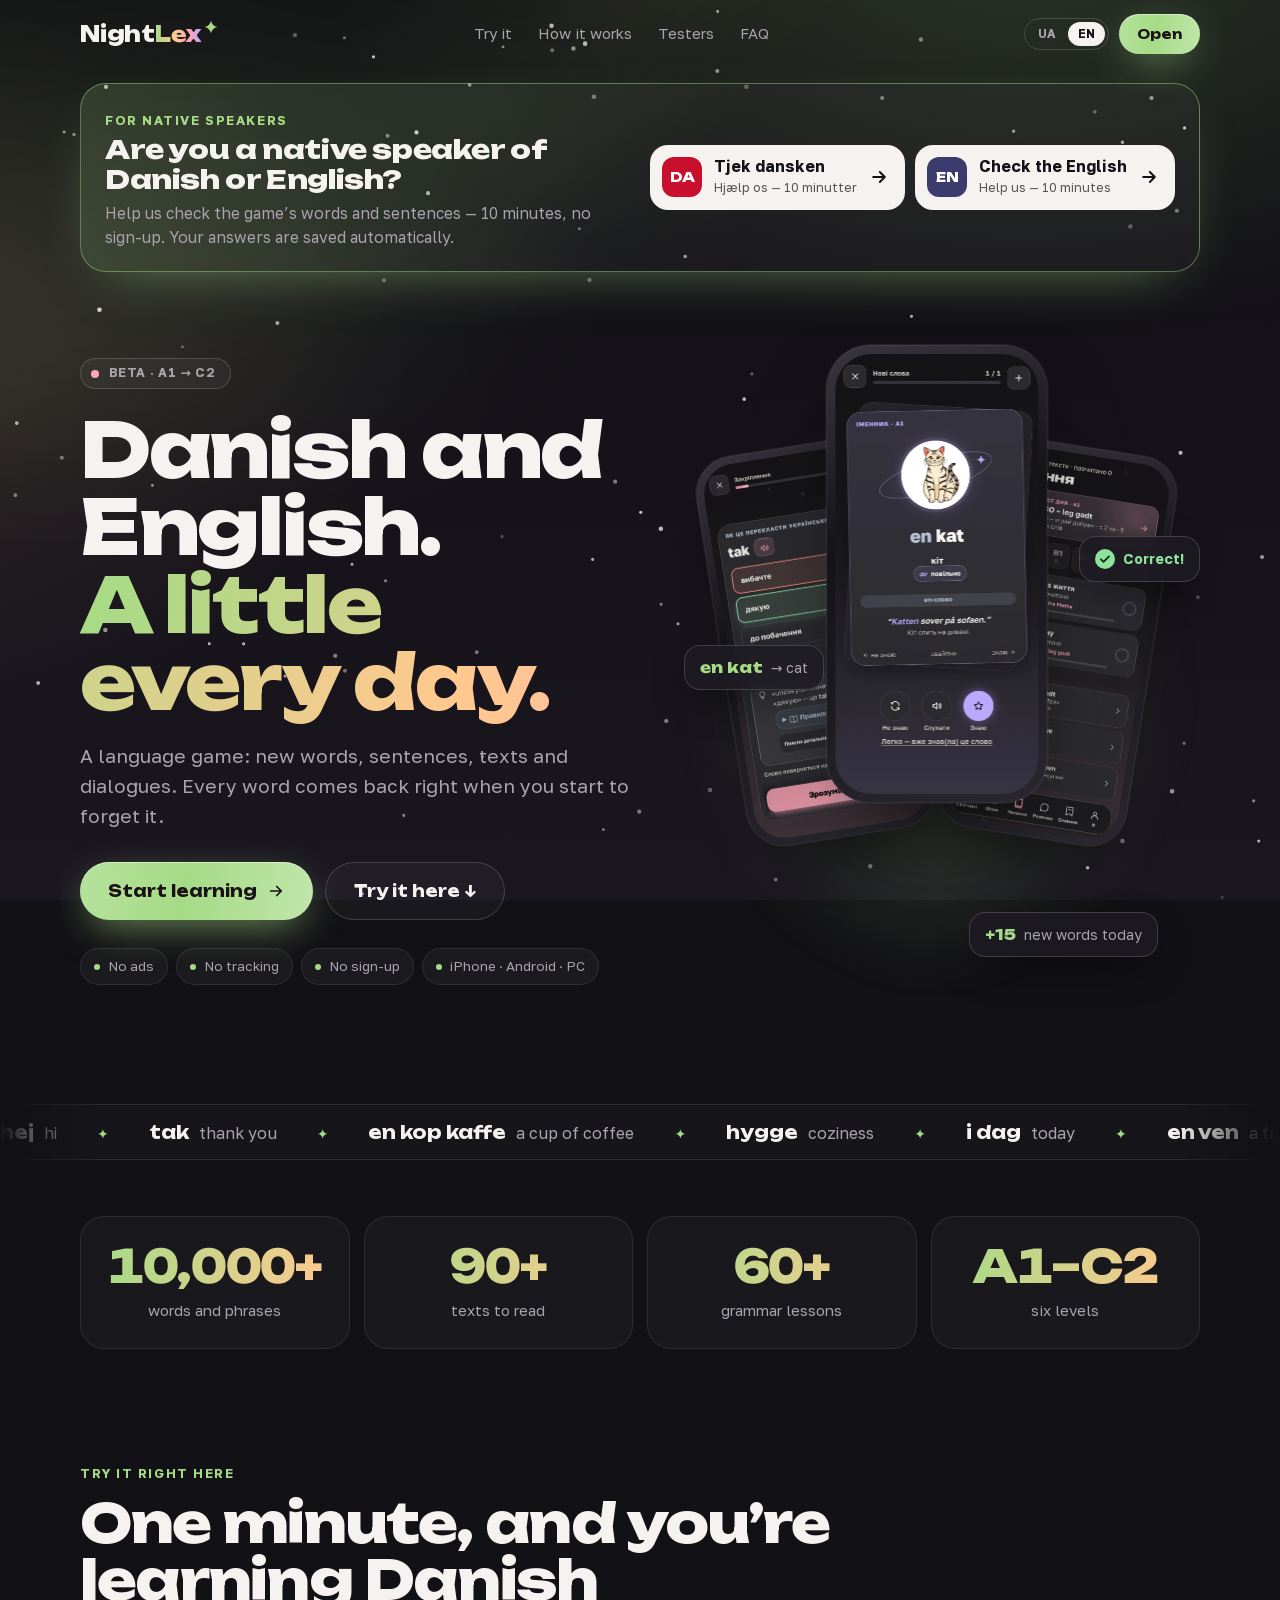
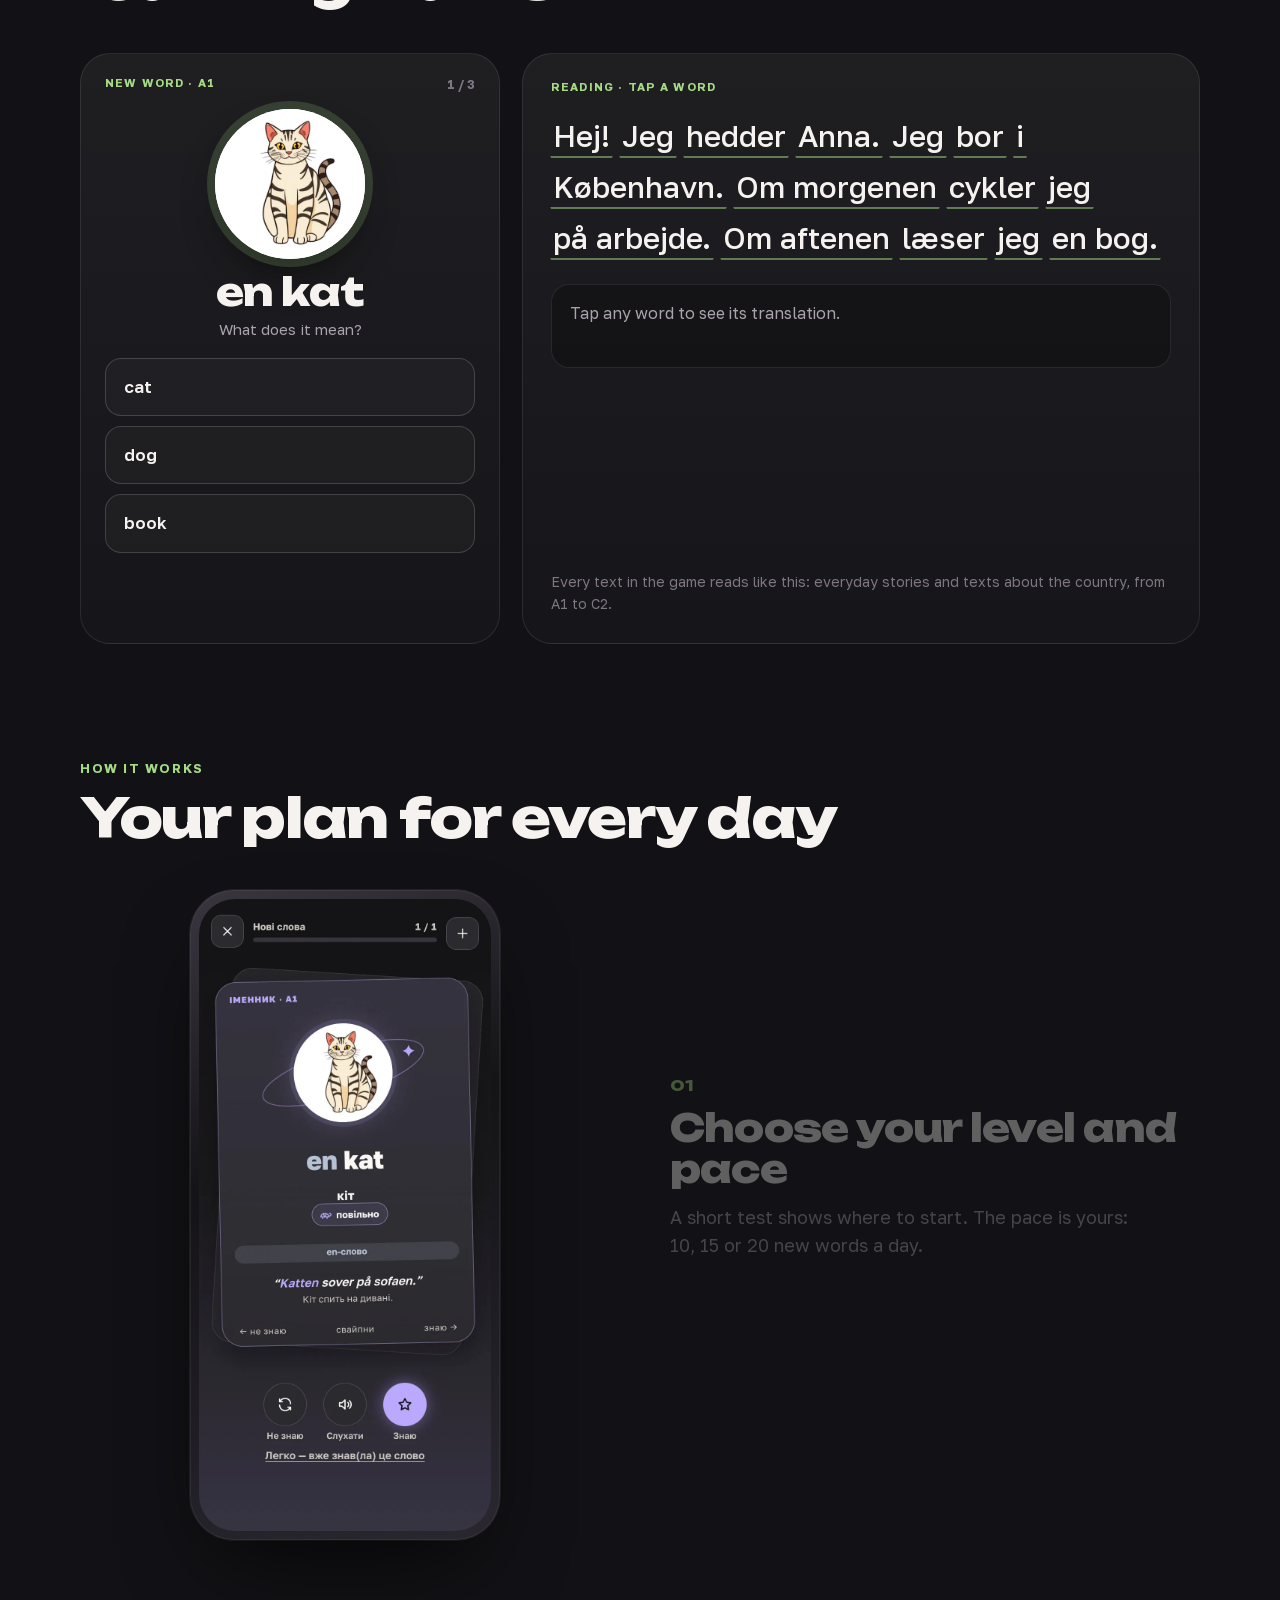
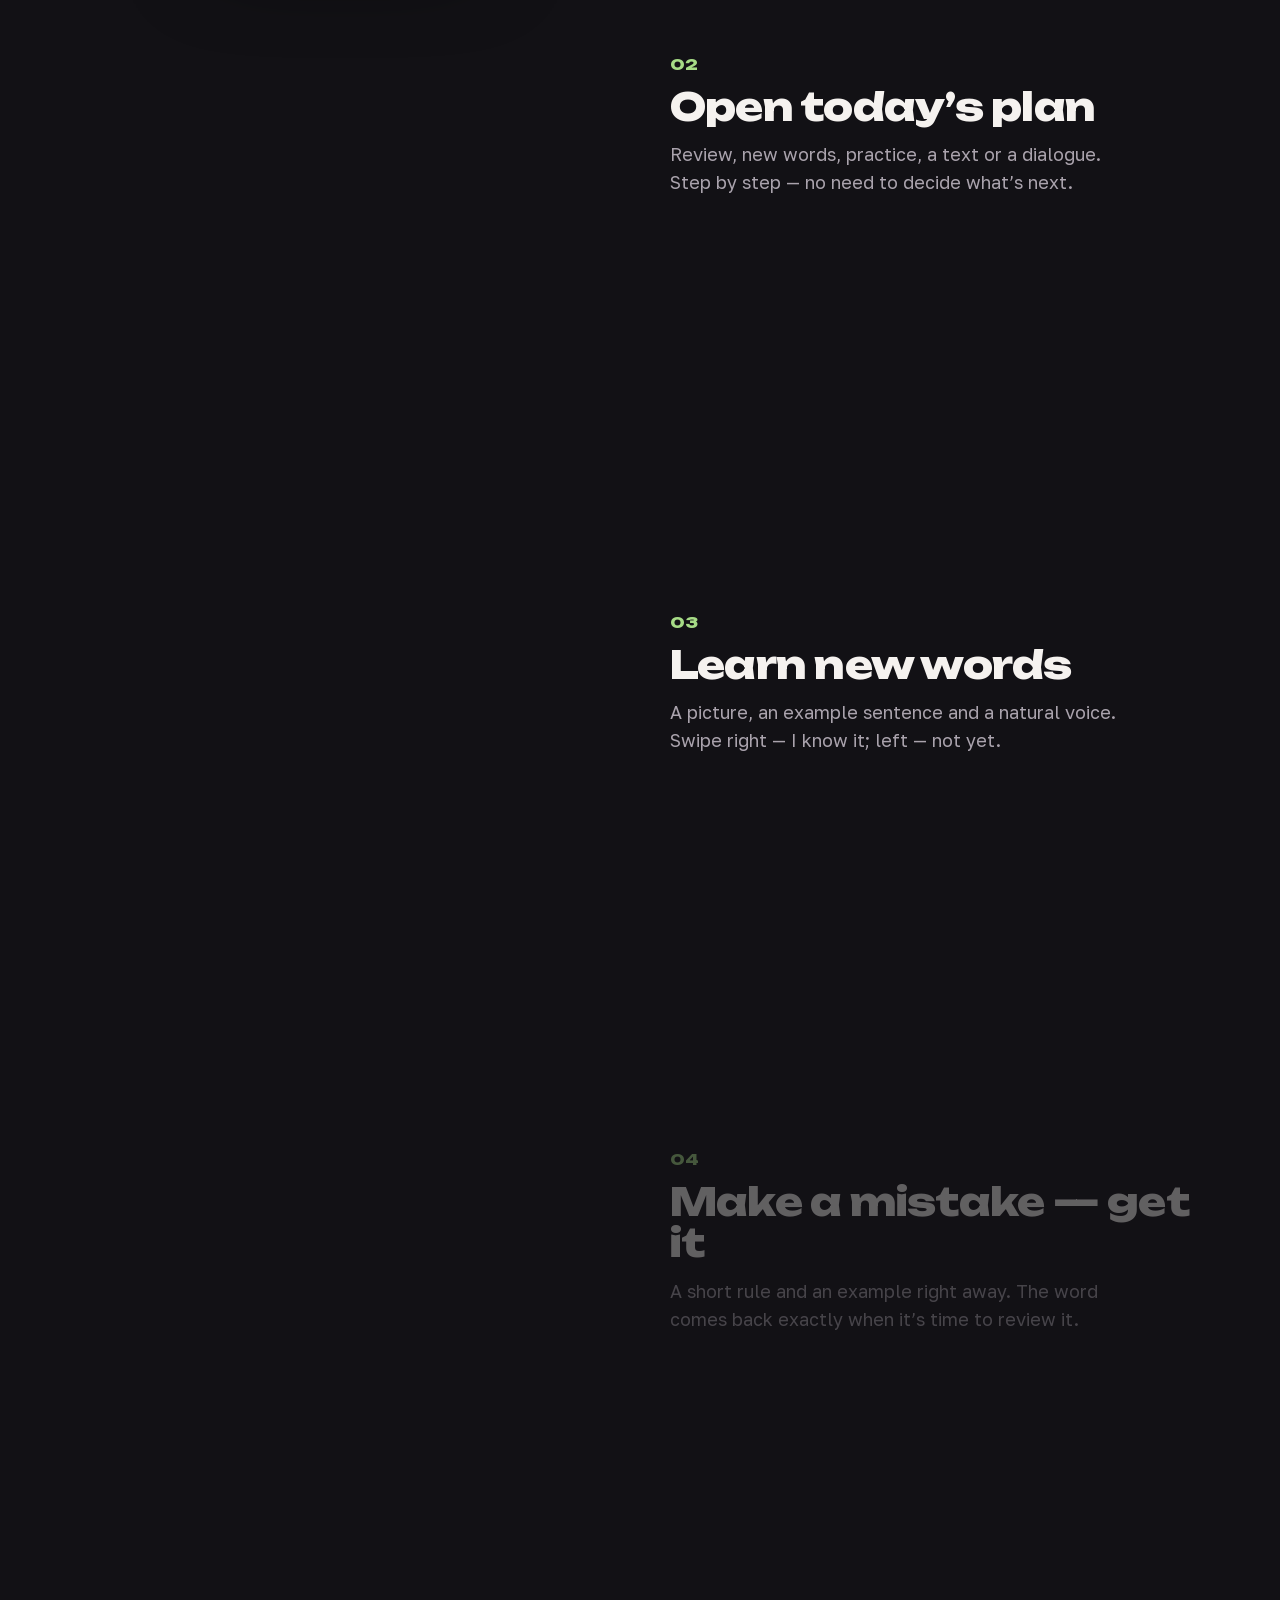
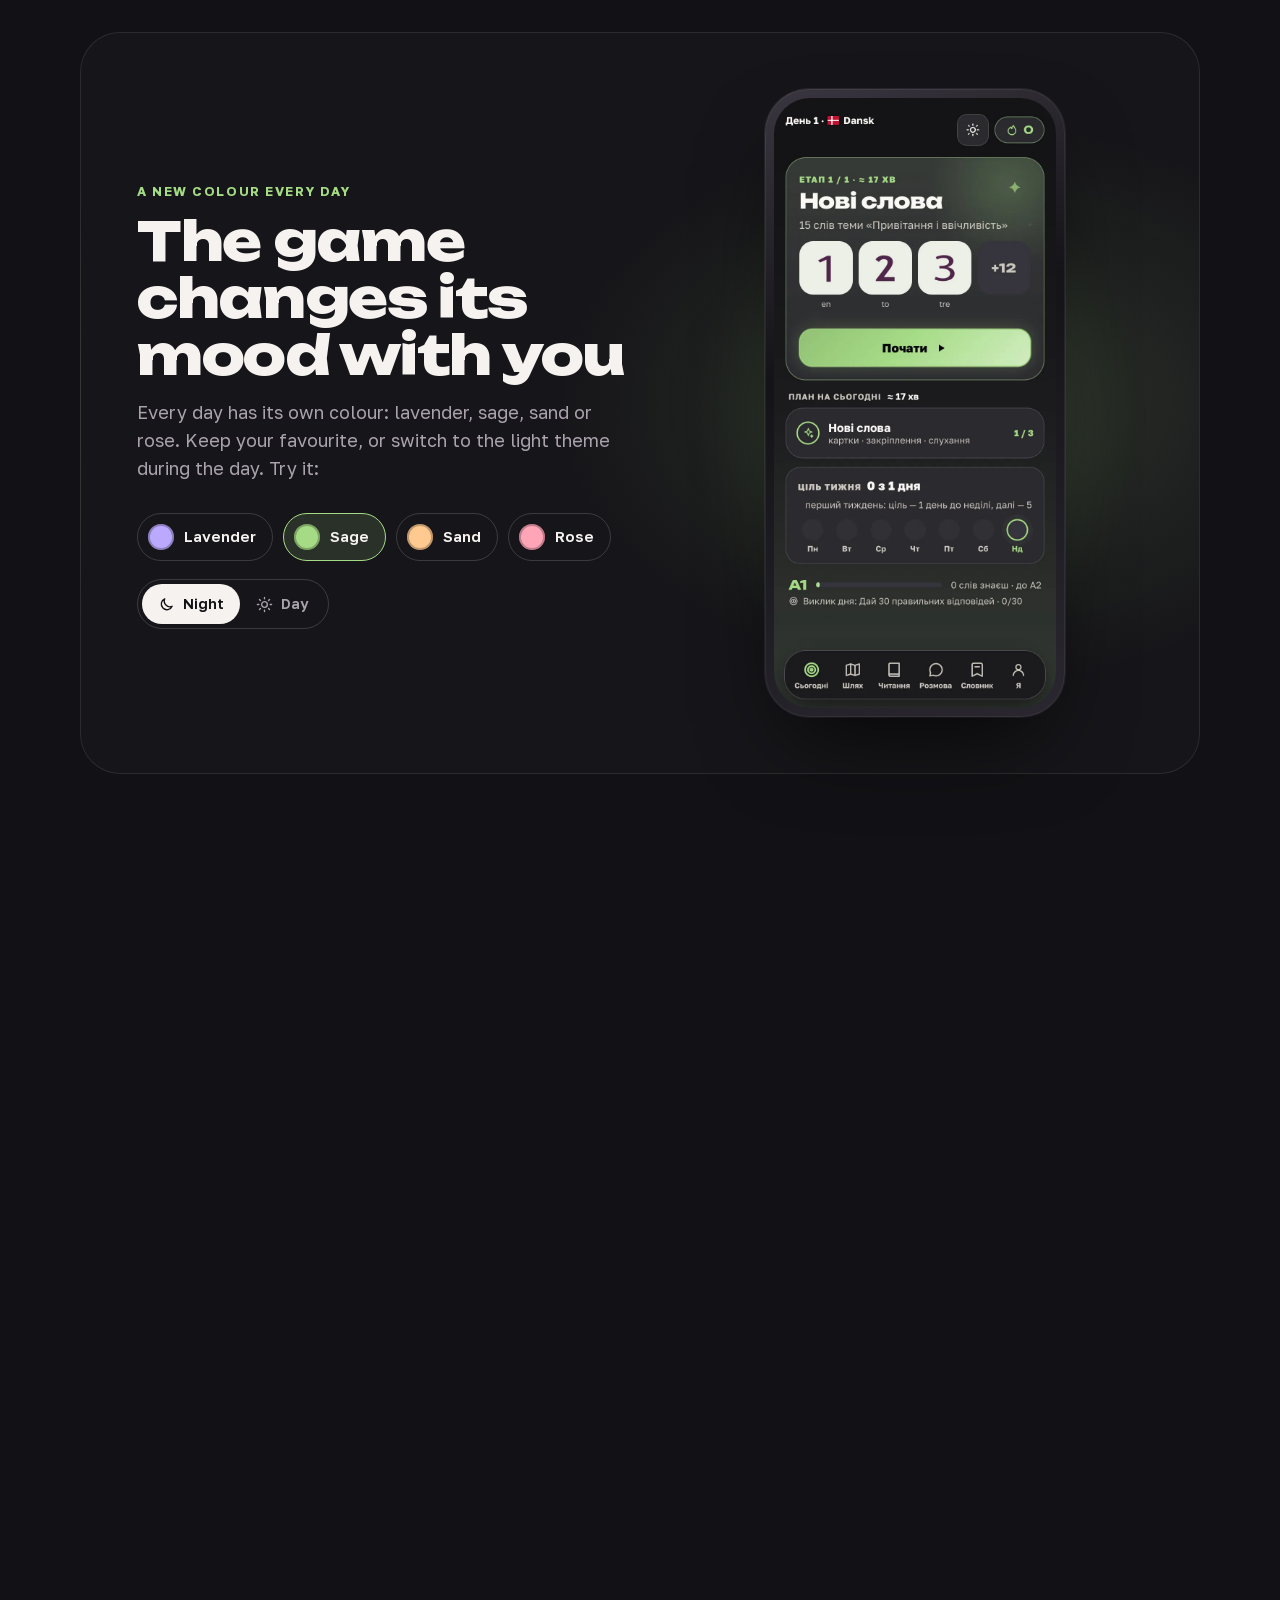
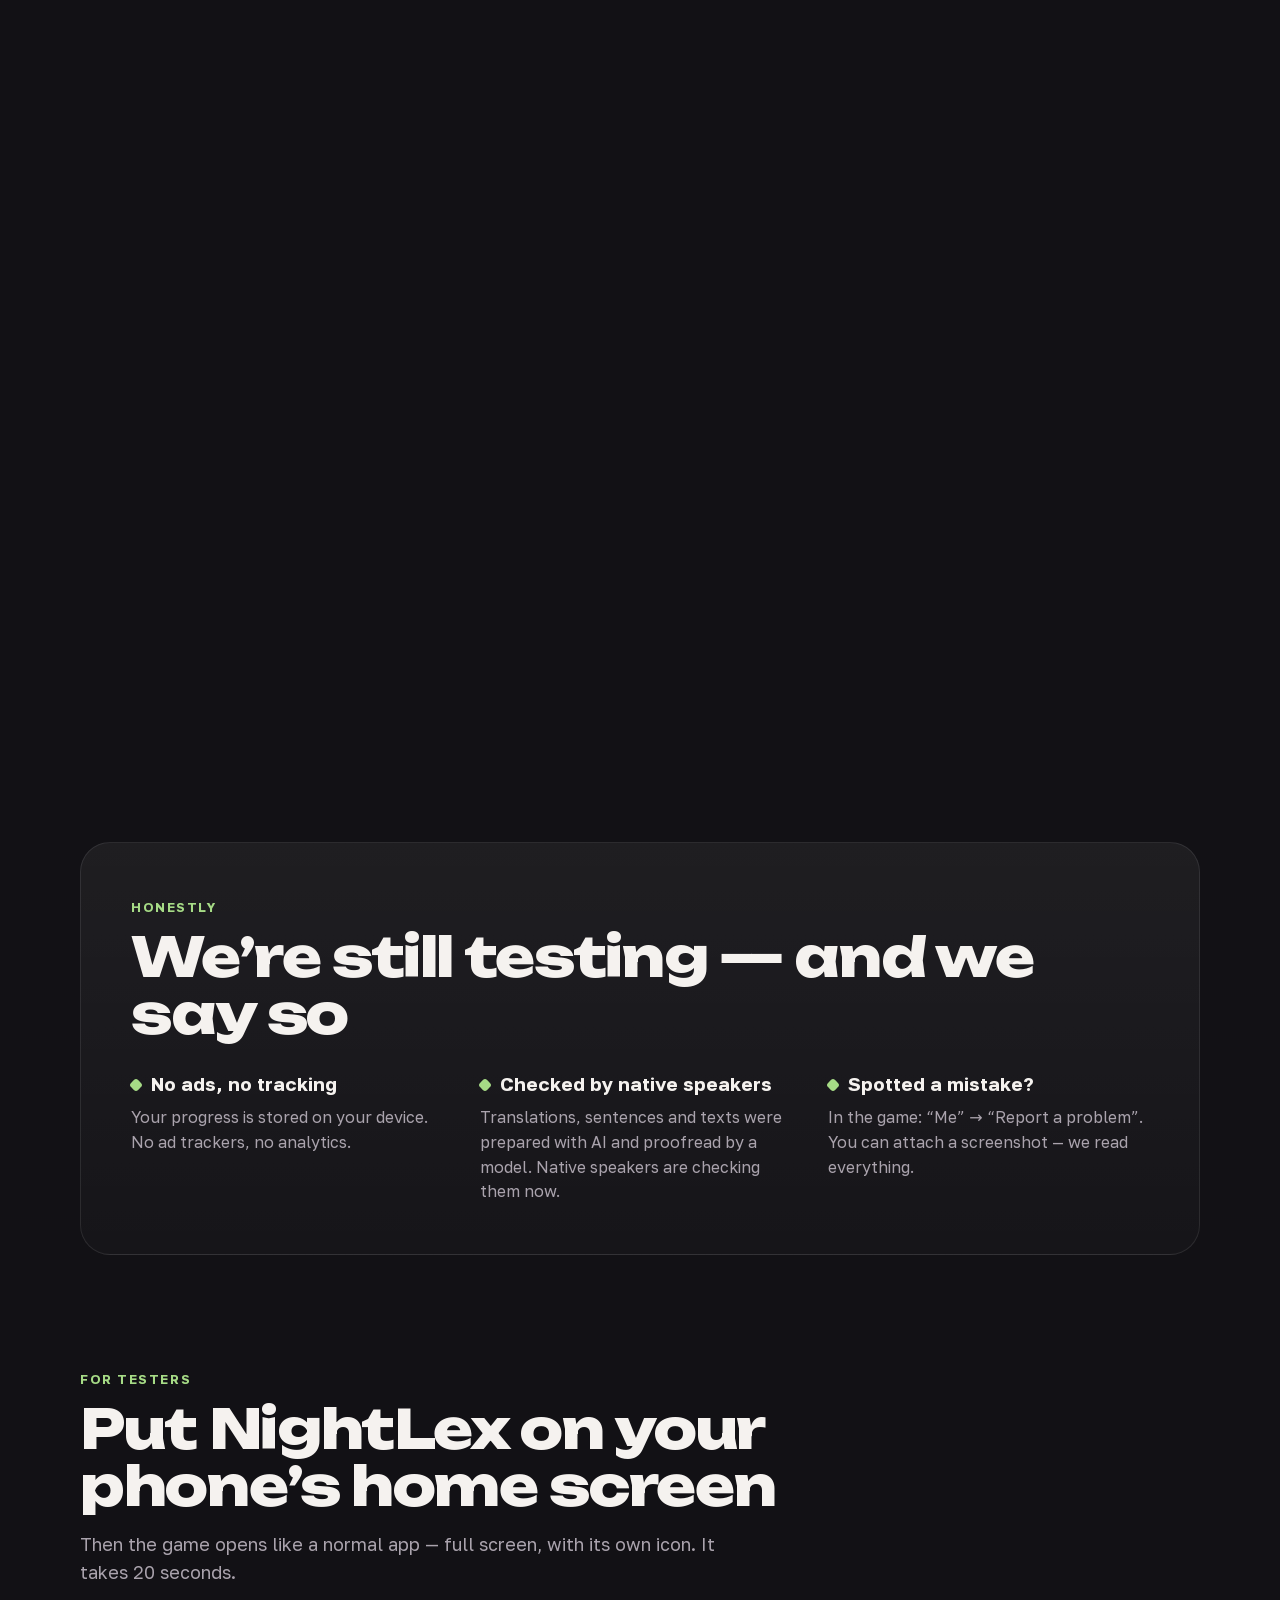
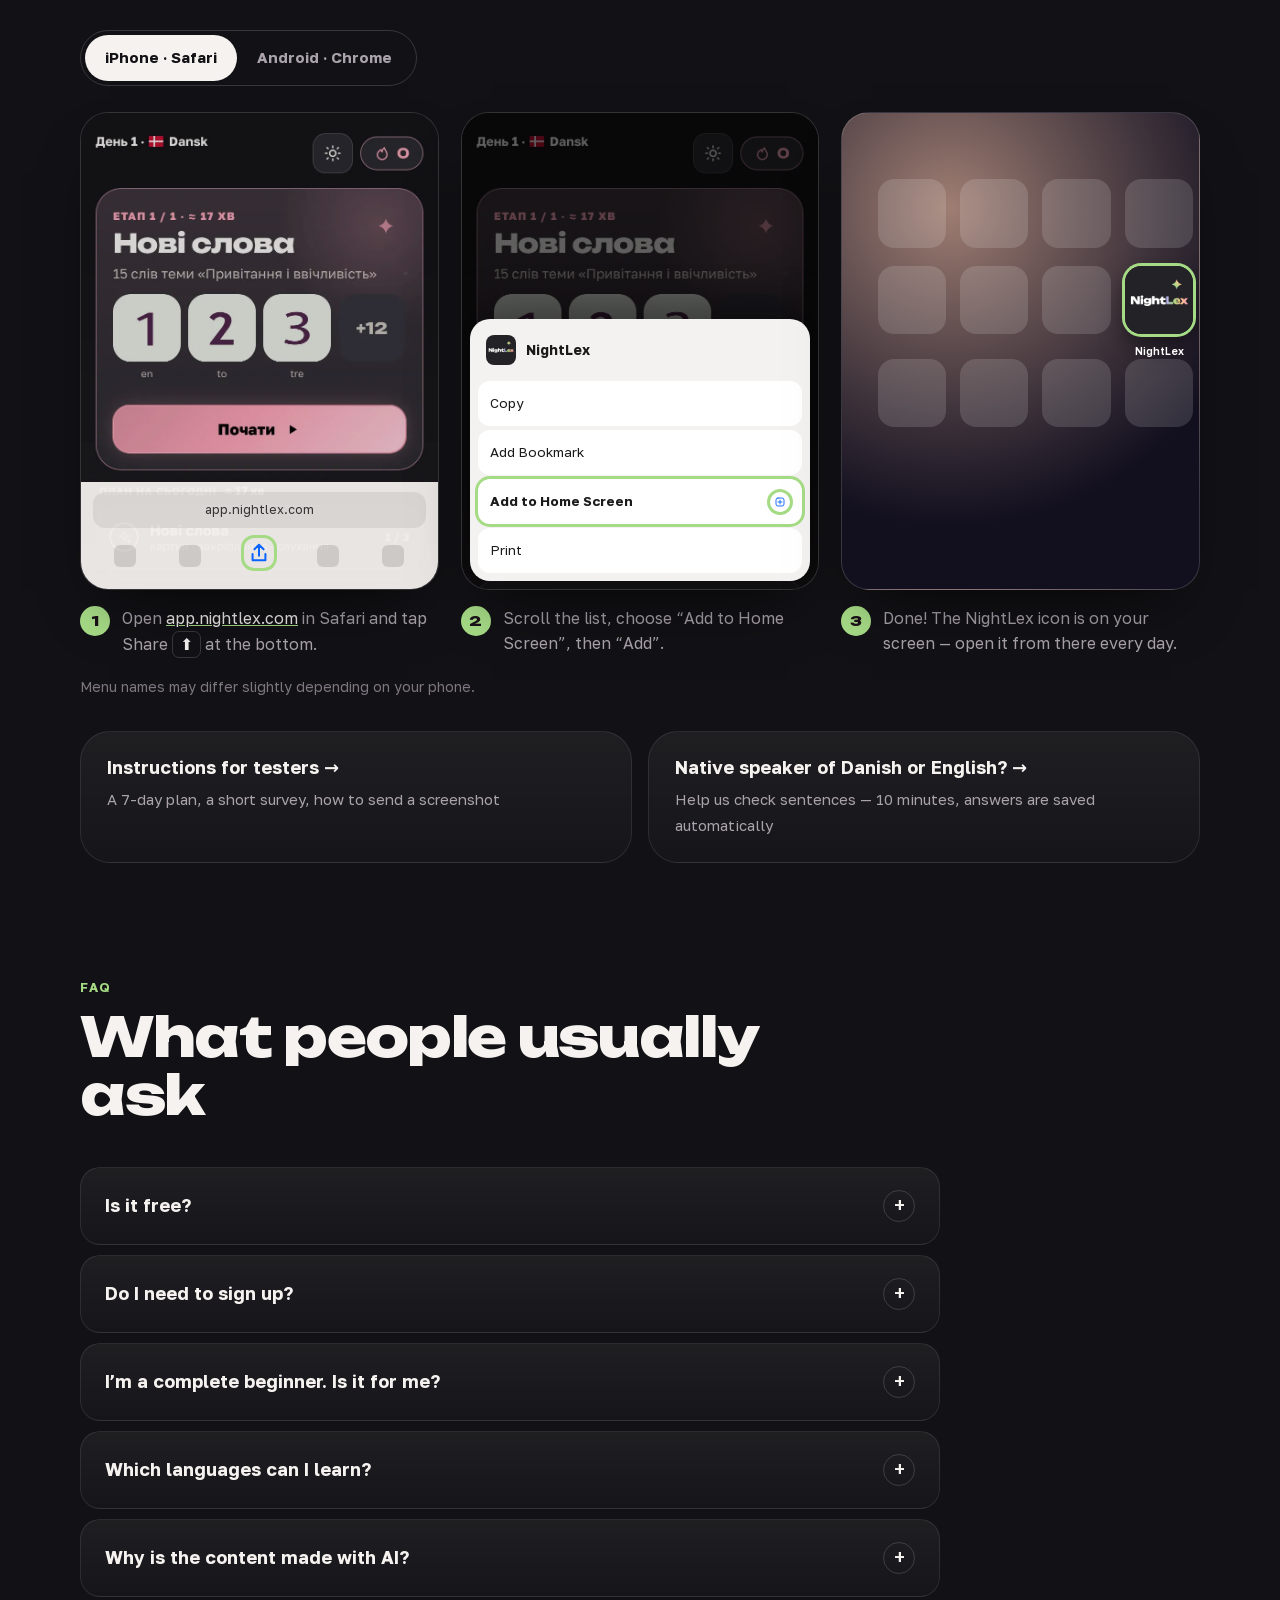
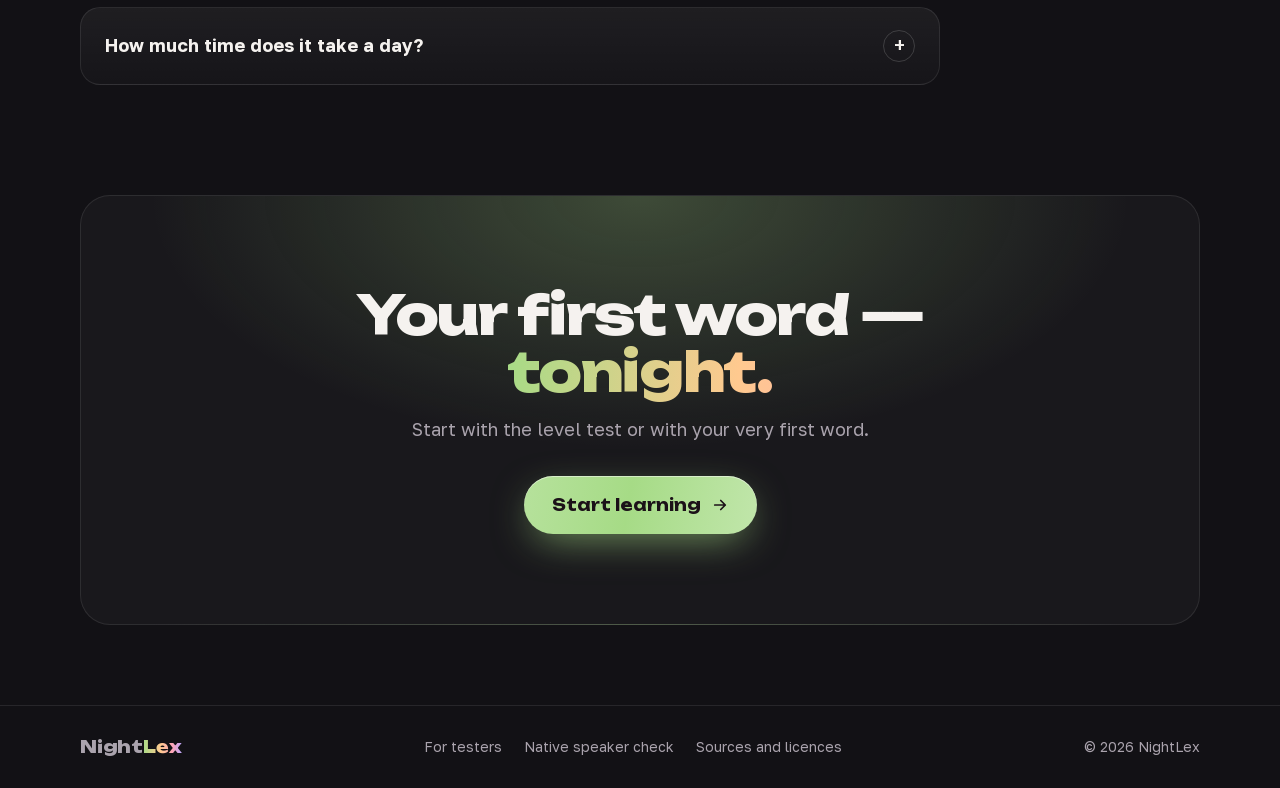
==== index.html @ 2cb2d903 "Лендінг Co-Authored-By: Claude Opus 5.5 <noreply@anthropic.com>" ====
<!doctype html>
<html lang="uk" data-accent="rose">
<head>
<meta charset="utf-8">
<meta name="viewport" content="width=device-width,initial-scale=1,viewport-fit=cover">
<meta http-equiv="Content-Security-Policy" content="default-src 'self'; img-src 'self' data:; style-src 'self' 'unsafe-inline'; font-src 'self'; script-src 'self'; connect-src 'none'; base-uri 'none'; form-action 'none'">
<title>NightLex — данська й англійська для українців</title>
<meta name="description" content="Гра для вивчення данської та англійської: нові слова, речення, читання й розмова — від A1 до C2, у своєму темпі. Без реклами й стеження.">
<meta name="theme-color" content="#121115">
<link rel="icon" href="icon-192.png">
<link rel="apple-touch-icon" href="icon-180.png">
<link rel="preload" href="fonts/unbounded-cyrillic.woff2" as="font" type="font/woff2" crossorigin>
<meta property="og:title" content="NightLex — данська й англійська для українців">
<meta property="og:description" content="Щодня потроху: слова, речення, тексти й діалоги. Від A1 до C2, у своєму темпі.">
<meta property="og:image" content="https://nightlex.com/img/card_pic.jpg">
<link rel="stylesheet" href="landing.css">
</head>
<body>
<div class="sky" aria-hidden="true"><svg id="stars" width="100%" height="100%"></svg><div class="aurora"></div></div>

<header class="nav" id="nav">
 <div class="wrap nav-in">
  <a class="logo" href="./" aria-label="NightLex"><span>Night</span><span class="lx">Lex</span><svg viewBox="-10 -10 20 20" aria-hidden="true"><path d="M0 -9Q1.62 -1.62 9 0Q1.62 1.62 0 9Q-1.62 1.62 -9 0Q-1.62 -1.62 0 -9Z"/></svg></a>
  <nav class="links" aria-label="Розділи"><a href="#try" data-t="n1">Спробувати</a><a href="#how" data-t="n2">Як це працює</a><a href="#testers" data-t="n3">Тестувальникам</a><a href="#faq" data-t="n4">Питання</a></nav>
  <div class="nav-r">
   <div class="lang" role="group" aria-label="Мова сторінки"><button data-set="uk" aria-pressed="true">UA</button><button data-set="en" aria-pressed="false">EN</button></div>
   <a class="btn sm main" href="https://app.nightlex.com/" data-t="open">Відкрити</a>
  </div>
 </div>
</header>

<main>
 <!-- НОСІЯМ МОВИ (22.11.2026, автор: «додай для носіїв блок зверху, щоб посилання одразу вело на перевірку слів») -->
 <section class="wrap natives-w">
  <div class="natives reveal">
   <div class="nt-txt">
    <span class="eyebrow" data-t="e_nat">Для носіїв мови</span>
    <h2 class="nt-h" data-t="h_nat">Ти носій данської чи англійської?</h2>
    <p data-t="p_nat">Допоможи перевірити слова й речення гри — 10 хвилин, без реєстрації. Відповіді зберігаються самі.</p>
   </div>
   <div class="nt-btns">
    <a class="nt-btn" href="https://app.nightlex.com/check.html?lang=da" lang="da"><b class="nt-code">DA</b><span><b>Tjek dansken</b><small>Hjælp os — 10 minutter</small></span><svg viewBox="0 0 24 24" aria-hidden="true"><path d="M5 12h14M13 6l6 6-6 6"/></svg></a>
    <a class="nt-btn en" href="https://app.nightlex.com/check.html?lang=en" lang="en"><b class="nt-code">EN</b><span><b>Check the English</b><small>Help us — 10 minutes</small></span><svg viewBox="0 0 24 24" aria-hidden="true"><path d="M5 12h14M13 6l6 6-6 6"/></svg></a>
   </div>
  </div>
 </section>

 <section class="hero wrap">
  <div class="hero-txt">
   <span class="kick reveal"><i></i><span data-t="kick">Тестова версія · A1 → C2</span></span>
   <h1 class="reveal" data-t="h1" data-html>Данська й англійська.<br><span class="grad">Щодня потроху.</span></h1>
   <p class="lead reveal" data-t="lead">Гра для українців: нові слова, речення, тексти й діалоги. Кожне слово повертається саме тоді, коли починаєш його забувати.</p>
   <div class="ctas reveal">
    <a class="btn main big" href="https://app.nightlex.com/"><span data-t="start">Почати вчити</span><svg viewBox="0 0 24 24" aria-hidden="true"><path d="M5 12h14M13 6l6 6-6 6"/></svg></a>
    <a class="btn ghost big" href="#try" data-t="tryit">Спробувати тут ↓</a>
   </div>
   <ul class="pills reveal" aria-label="Коротко">
    <li data-t="pl1">Без реклами</li><li data-t="pl2">Без стеження</li><li data-t="pl3">Без реєстрації</li><li data-t="pl4">iPhone · Android · ПК</li>
   </ul>
  </div>
  <div class="stage" id="stage" aria-hidden="true">
   <div class="glow"></div>
   <div class="ph ph-l"><img src="img/exercise.webp" alt="" width="390" height="844"></div>
   <div class="ph ph-r"><img src="img/read.webp" alt="" width="390" height="844"></div>
   <div class="ph ph-c"><img src="img/card_pic.webp" alt="" width="390" height="844"></div>
   <div class="chip c1"><b>en kat</b><span data-t="ch1">→ кіт</span></div>
   <div class="chip c2"><svg viewBox="0 0 24 24"><path d="M5 12.5l4.5 4.5L19 7.5"/></svg><span data-t="ch2">Правильно!</span></div>
   <div class="chip c3"><b>+15</b><span data-t="ch3">нових слів сьогодні</span></div>
  </div>
 </section>

 <div class="ticker" aria-hidden="true"><div class="tk-track" id="ticker"></div></div>

 <section class="wrap stats" aria-label="NightLex у цифрах">
  <div class="stat reveal"><b data-count="10000" data-suf="+">10 000+</b><span data-t="st1">слів і фраз</span></div>
  <div class="stat reveal"><b data-count="90" data-suf="+">90+</b><span data-t="st2">текстів для читання</span></div>
  <div class="stat reveal"><b data-count="60" data-suf="+">60+</b><span data-t="st3">уроків граматики</span></div>
  <div class="stat reveal"><b>A1–C2</b><span data-t="st4">шість рівнів</span></div>
 </section>

 <section class="wrap sec" id="try">
  <div class="sec-head reveal"><span class="eyebrow" data-t="e_try">Спробуй просто тут</span><h2 data-t="h_try">Одна хвилина — і ти вже вчиш данську</h2></div>
  <div class="try reveal">
   <div class="quiz" id="quiz">
    <div class="q-top"><span class="tag" data-t="q_tag">Нове слово · A1</span><span class="q-n" id="qN">1 / 3</span></div>
    <div class="q-pic"><img id="qPic" src="img/cat.webp" alt="" width="384" height="384"></div>
    <div class="q-word" id="qWord" lang="da">en kat</div>
    <p class="q-ask" data-t="q_ask">Що це означає?</p>
    <div class="q-opts" id="qOpts"></div>
    <div class="q-fb" id="qFb" aria-live="polite"></div>
   </div>
   <div class="reader">
    <span class="tag" data-t="r_tag">Читання · торкнись слова</span>
    <p class="rd-text" id="rdText" lang="da"></p>
    <div class="rd-tip" id="rdTip" aria-live="polite"><span data-t="r_hint">Натисни будь-яке слово — побачиш переклад.</span></div>
    <p class="rd-note" data-t="r_note">У грі так читаються всі тексти: історії з життя й тексти про країну, від A1 до C2.</p>
   </div>
  </div>
 </section>

 <section class="wrap sec" id="how">
  <div class="sec-head reveal"><span class="eyebrow" data-t="e_how">Як це працює</span><h2 data-t="h_how">Твій план на кожен день</h2></div>
  <div class="story">
   <div class="story-ph"><div class="ph sticky"><img id="storyShot" src="img/pace.webp" alt="" width="390" height="844"></div></div>
   <ol class="steps">
    <li class="step" data-shot="img/pace.webp"><span class="num">01</span><h3 data-t="s1">Обери рівень і темп</h3><p data-t="s1p">Короткий тест покаже, з чого почати. Темп — твій: 10, 15 або 20 нових слів на день.</p><img class="m-shot" src="img/pace.webp" alt="" loading="lazy" width="390" height="844"></li>
    <li class="step" data-shot="img/home.webp"><span class="num">02</span><h3 data-t="s2">Відкрий план дня</h3><p data-t="s2p">Повтор, нові слова, практика, текст або діалог. Крок за кроком — не треба думати, що робити далі.</p><img class="m-shot" src="img/home.webp" alt="" loading="lazy" width="390" height="844"></li>
    <li class="step" data-shot="img/card_pic.webp"><span class="num">03</span><h3 data-t="s3">Вчи нові слова</h3><p data-t="s3p">Картинка, приклад у реченні й живий голос. Свайп вправо — знаю, вліво — ще ні.</p><img class="m-shot" src="img/card_pic.webp" alt="" loading="lazy" width="390" height="844"></li>
    <li class="step" data-shot="img/exercise.webp"><span class="num">04</span><h3 data-t="s4">Помилився — зрозумів</h3><p data-t="s4p">Одразу коротке правило й приклад. Слово повернеться тоді, коли саме час його повторити.</p><img class="m-shot" src="img/exercise.webp" alt="" loading="lazy" width="390" height="844"></li>
   </ol>
  </div>
 </section>

 <section class="wrap sec" id="colors">
  <div class="colors reveal">
   <div class="col-txt">
    <span class="eyebrow" data-t="e_col">Щодня — новий колір</span>
    <h2 data-t="h_col">Гра змінює настрій разом із тобою</h2>
    <p class="sub" data-t="sub_col">Кожного дня — свій колір: лаванда, шавлія, пісок або троянда. Можна залишити улюблений, а вдень перемкнутися на світлу тему. Спробуй:</p>
    <div class="swatches" role="radiogroup" aria-label="Колір">
     <button class="sw" data-pal="lavender" role="radio" aria-checked="false"><i></i><span data-t="pal1">Лаванда</span></button>
     <button class="sw" data-pal="sage" role="radio" aria-checked="false"><i></i><span data-t="pal2">Шавлія</span></button>
     <button class="sw" data-pal="sand" role="radio" aria-checked="false"><i></i><span data-t="pal3">Пісок</span></button>
     <button class="sw" data-pal="rose" role="radio" aria-checked="true"><i></i><span data-t="pal4">Троянда</span></button>
    </div>
    <div class="daynight" role="group" aria-label="Тема"><button data-mode="dark" aria-pressed="true"><svg viewBox="0 0 24 24"><path d="M20 14.5A8 8 0 0 1 9.5 4a8 8 0 1 0 10.5 10.5z"/></svg><span data-t="m_dark">Ніч</span></button><button data-mode="light" aria-pressed="false"><svg viewBox="0 0 24 24"><circle cx="12" cy="12" r="4"/><path d="M12 2v2M12 20v2M4.9 4.9l1.4 1.4M17.7 17.7l1.4 1.4M2 12h2M20 12h2M4.9 19.1l1.4-1.4M17.7 6.3l1.4-1.4"/></svg><span data-t="m_light">День</span></button></div>
   </div>
   <div class="col-ph"><div class="glow"></div><div class="ph"><img id="palShot" src="img/pal_rose.webp" alt="" width="390" height="844"></div></div>
  </div>
 </section>

 <section class="wrap sec">
  <div class="sec-head reveal"><span class="eyebrow" data-t="e_feat">Що всередині</span><h2 data-t="h_feat">Усе, щоб заговорити</h2></div>
  <div class="bento">
   <div class="tile t-voice reveal"><div class="ic"><svg viewBox="0 0 24 24"><path d="M4 10v4M8 7v10M12 4v16M16 8v8M20 11v2"/></svg></div><h3 data-t="f1">Живі голоси</h3><p data-t="f1p">Данські слова, речення й тексти озвучені природними голосами. Можна сповільнити.</p><div class="wave" aria-hidden="true"><i></i><i></i><i></i><i></i><i></i><i></i><i></i><i></i><i></i><i></i><i></i><i></i><i></i><i></i><i></i><i></i><i></i><i></i></div></div>
   <div class="tile t-fsrs reveal"><div class="ic"><svg viewBox="0 0 24 24"><path d="M4 12a8 8 0 0 1 14-5.3M20 12a8 8 0 0 1-14 5.3"/><path d="M18 3v4h-4M6 21v-4h4"/></svg></div><h3 data-t="f2">Розумне повторення</h3><p data-t="f2p">Алгоритм FSRS рахує, коли повернути кожне слово, — щоб воно запам’ятовувалось надовго.</p><div class="curve" aria-hidden="true"><svg viewBox="0 0 300 70" preserveAspectRatio="none"><path class="cv" d="M0 6 C25 40 40 50 70 56 L70 10 C100 36 120 44 150 48 L150 8 C185 28 210 34 240 38 L240 6 C265 18 285 22 300 24"/><circle cx="70" cy="10" r="4"/><circle cx="150" cy="8" r="4"/><circle cx="240" cy="6" r="4"/></svg><small data-t="f2c">повтор — і пам’ять знову повна</small></div></div>
   <div class="tile t-read reveal"><div class="ic"><svg viewBox="0 0 24 24"><path d="M4 6h7a2 2 0 0 1 2 2v11a2 2 0 0 0-2-2H4zM20 6h-7v11h7z"/></svg></div><h3 data-t="f3">Справжні тексти</h3><p data-t="f3p">Історії з життя й тексти про країну за рівнями — з перекладом під пальцем.</p></div>
   <div class="tile t-dlg reveal"><div class="ic"><svg viewBox="0 0 24 24"><path d="M4 5h16v10H9l-5 4z"/></svg></div><h3 data-t="f4">Діалоги з життя</h3><p data-t="f4p">Магазин, лікар, комуна, робота. Відповідаєш сам — і дізнаєшся, чому саме так.</p></div>
   <div class="tile t-mist reveal"><div class="ic"><svg viewBox="0 0 24 24"><path d="M9 18h6M10 21h4M12 3a6 6 0 0 0-4 10.5c.6.6 1 1.4 1 2.5h6c0-1.1.4-1.9 1-2.5A6 6 0 0 0 12 3z"/></svg></div><h3 data-t="f5">Пояснення помилок</h3><p data-t="f5p">Коротке правило одразу після помилки. Слова з помилками — у «Мої помилки».</p></div>
   <div class="tile t-lv reveal"><div class="ic"><svg viewBox="0 0 24 24"><path d="M4 20V14M10 20V9M16 20V5M22 20H2"/></svg></div><h3 data-t="f6">Від A1 до C2</h3><p data-t="f6p">Тисячі слів за темами життя, граматика й тексти на кожен рівень.</p><div class="lvls" aria-hidden="true"><b>A1</b><b>A2</b><b>B1</b><b>B2</b><b>C1</b><b>C2</b></div></div>
  </div>
 </section>

 <section class="wrap sec" id="pace">
  <div class="pace-box reveal">
   <div>
    <span class="eyebrow" data-t="e_pace">Темп обираєш сам</span>
    <h2 data-t="h_pace">Скільки слів на день?</h2>
    <div class="seg" role="radiogroup" aria-label="Темп">
     <button data-n="10" role="radio" aria-checked="false"><svg viewBox="0 0 24 24"><path d="M5 19c0-8 5-14 15-15-1 10-7 15-15 15z"/><path d="M5 19c3-4 6-7 10-9"/></svg><span data-t="p1">Спокійно</span></button>
     <button data-n="15" role="radio" aria-checked="true"><svg viewBox="0 0 24 24"><path d="M13 3L5 13h6l-1 8 8-10h-6z"/></svg><span data-t="p2">Швидко</span></button>
     <button data-n="20" role="radio" aria-checked="false"><svg viewBox="0 0 24 24"><path d="M12 21a7 7 0 0 0 7-7c0-4-3-6.5-4-10-2 2-3 3.5-3 6-1-1-1.5-2-1.7-3.3C7.5 8.6 5 11 5 14a7 7 0 0 0 7 7z"/></svg><span data-t="p3">Інтенсивно</span></button>
    </div>
    <p class="sub small" data-t="pace_note">Змінити можна будь-коли в налаштуваннях гри.</p>
   </div>
   <div class="pace-out" aria-live="polite">
    <div class="po"><b id="pN">15</b><span data-t="po1">нових слів на день</span></div>
    <div class="po"><b id="pT">≈ 30</b><span data-t="po2">хвилин на день</span></div>
    <div class="po"><b id="pM">≈ 3</b><span data-t="po3">місяці на рівень A1</span></div>
   </div>
  </div>
 </section>

 <section class="wrap sec">
  <div class="honest reveal">
   <span class="eyebrow" data-t="e_hon">Чесно</span>
   <h2 data-t="h_hon">Ми ще тестуємо — і кажемо про це прямо</h2>
   <div class="hon-grid">
    <div><h3 data-t="h1c">Без реклами й стеження</h3><p data-t="h1cp">Прогрес зберігається на твоєму пристрої. Жодних рекламних трекерів і аналітики.</p></div>
    <div><h3 data-t="h2c">Перевірка носіями</h3><p data-t="h2cp">Переклади, речення й тексти підготовлено за допомогою ШІ і вичитано моделлю. Зараз їх перевіряють носії мови.</p></div>
    <div><h3 data-t="h3c">Помітив помилку?</h3><p data-t="h3cp">У грі: «Я» → «Повідомити про проблему». Можна додати знімок екрана — ми все читаємо.</p></div>
   </div>
  </div>
 </section>

 <section class="wrap sec" id="testers">
  <div class="sec-head reveal"><span class="eyebrow" data-t="e_tst">Тестувальникам</span><h2 data-t="h_tst">Постав NightLex на екран телефона</h2><p class="sub" data-t="sub_tst">Тоді гра відкривається як звичайний застосунок — на весь екран, з іконкою. Це займає 20 секунд.</p></div>
  <div class="os-tabs reveal" role="tablist">
   <button role="tab" id="tab-ios" aria-selected="true" aria-controls="pane-ios">iPhone · Safari</button>
   <button role="tab" id="tab-and" aria-selected="false" aria-controls="pane-and">Android · Chrome</button>
  </div>
  <div class="os-pane" id="pane-ios" role="tabpanel" aria-labelledby="tab-ios">
   <div class="inst">
    <figure><div class="mini">
      <div class="m-body m-app"><img src="img/home.webp" alt=""></div>
      <div class="m-tool"><span class="m-url">app.nightlex.com</span><div class="m-icons"><i></i><i></i><i class="hl"><svg viewBox="0 0 24 24"><path d="M12 3v12M7 8l5-5 5 5M5 13v7h14v-7"/></svg></i><i></i><i></i></div></div>
     </div><figcaption><b>1</b><span data-t="i1" data-html>Відкрий <u>app.nightlex.com</u> у Safari і натисни «Поділитися» <span class="kbd">⬆︎</span> внизу.</span></figcaption></figure>
    <figure><div class="mini">
      <div class="m-body m-app m-dim"><img src="img/home.webp" alt=""></div>
      <div class="m-sheet"><div class="ms-head"><img src="icon-180.png" alt=""><span>NightLex</span></div><div class="ms-row"><span data-t="ms1">Копіювати</span></div><div class="ms-row"><span data-t="ms2">Додати закладку</span></div><div class="ms-row hl"><span data-t="ms3">На екран «Додому»</span><svg viewBox="0 0 24 24"><rect x="4" y="4" width="16" height="16" rx="4"/><path d="M12 8v8M8 12h8"/></svg></div><div class="ms-row"><span data-t="ms4">Друкувати</span></div></div>
     </div><figcaption><b>2</b><span data-t="i2">Прогорни список, обери «На екран "Додому"», потім «Додати».</span></figcaption></figure>
    <figure><div class="mini m-home">
      <div class="hs"><i></i><i></i><i></i><i></i><i></i><i></i><i></i><i class="nx"><img src="icon-180.png" alt=""><span>NightLex</span></i><i></i><i></i><i></i><i></i></div>
     </div><figcaption><b>3</b><span data-t="i3">Готово! Іконка NightLex на екрані — відкривай звідти щодня.</span></figcaption></figure>
   </div>
  </div>
  <div class="os-pane" id="pane-and" role="tabpanel" aria-labelledby="tab-and" hidden>
   <div class="inst">
    <figure><div class="mini">
      <div class="m-chrome"><span class="m-url">app.nightlex.com</span><i class="hl dots"><svg viewBox="0 0 24 24"><circle cx="12" cy="5" r="1.8"/><circle cx="12" cy="12" r="1.8"/><circle cx="12" cy="19" r="1.8"/></svg></i></div>
      <div class="m-body m-app"><img src="img/home.webp" alt=""></div>
     </div><figcaption><b>1</b><span data-t="a1" data-html>Відкрий <u>app.nightlex.com</u> у Chrome і натисни меню <span class="kbd">⋮</span> угорі праворуч.</span></figcaption></figure>
    <figure><div class="mini">
      <div class="m-chrome"><span class="m-url">app.nightlex.com</span><i class="dots"><svg viewBox="0 0 24 24"><circle cx="12" cy="5" r="1.8"/><circle cx="12" cy="12" r="1.8"/><circle cx="12" cy="19" r="1.8"/></svg></i></div>
      <div class="m-body m-app m-dim"><img src="img/home.webp" alt=""></div>
      <div class="m-menu"><div class="ms-row"><span data-t="am1">Нова вкладка</span></div><div class="ms-row"><span data-t="am2">Історія</span></div><div class="ms-row hl"><span data-t="am3">Додати на головний екран</span></div><div class="ms-row"><span data-t="am4">Налаштування</span></div></div>
     </div><figcaption><b>2</b><span data-t="a2">Обери «Додати на головний екран» (або «Установити застосунок»), потім «Додати».</span></figcaption></figure>
    <figure><div class="mini m-home">
      <div class="hs"><i></i><i></i><i></i><i></i><i></i><i></i><i></i><i class="nx"><img src="icon-180.png" alt=""><span>NightLex</span></i><i></i><i></i><i></i><i></i></div>
     </div><figcaption><b>3</b><span data-t="a3">Готово! Відкривай NightLex з головного екрана.</span></figcaption></figure>
   </div>
  </div>
  <p class="note-c" data-t="inst_note">Назви пунктів можуть трохи відрізнятися залежно від версії телефона.</p>
  <div class="tst-links reveal">
   <a class="tl" href="https://app.nightlex.com/test.html"><b data-t="tl1">Інструкція для тестувальників →</b><span data-t="tl1p">План на 7 днів, анкета, як надіслати знімок екрана</span></a>
   <a class="tl" href="https://app.nightlex.com/check.html"><b data-t="tl2">Ти носій данської чи англійської? →</b><span data-t="tl2p">Допоможи перевірити речення — 10 хвилин, відповіді зберігаються самі</span></a>
  </div>
 </section>

 <section class="wrap sec" id="faq">
  <div class="sec-head reveal"><span class="eyebrow" data-t="e_faq">Питання</span><h2 data-t="h_faq">Що зазвичай питають</h2></div>
  <div class="faq reveal">
   <details><summary data-t="q1">Це безкоштовно?</summary><p data-t="a1x">Так, під час тестування все безкоштовно і без реклами.</p></details>
   <details><summary data-t="q2">Потрібна реєстрація?</summary><p data-t="a2x">Ні. Відкриваєш і вчишся — прогрес зберігається на твоєму пристрої.</p></details>
   <details><summary data-t="q3">Я зовсім новачок. Мені підійде?</summary><p data-t="a3x">Так. Обери «Я зовсім новачок» — і почнеш з першого слова. Якщо вже щось знаєш, тест рівня зарахує знайомі слова.</p></details>
   <details><summary data-t="q4">Які мови можна вчити?</summary><p data-t="a4x">Данську та американську англійську — з українським інтерфейсом. Данську також можна вчити з англійським інтерфейсом.</p></details>
   <details><summary data-t="q5">Чому тексти зроблено за допомогою ШІ?</summary><p data-t="a5x">Так ми змогли підготувати тисячі слів, речень і текстів для всіх рівнів. Усе вичитано моделлю, а зараз носії мови перевіряють рядок за рядком — помилки виправляємо.</p></details>
   <details><summary data-t="q6">Скільки часу треба на день?</summary><p data-t="a6x">Приблизно 30 хвилин у темпах «Спокійно» і «Швидко», близько години — в «Інтенсивно». Темп можна змінити будь-коли.</p></details>
  </div>
 </section>

 <section class="wrap">
  <div class="final reveal">
   <h2 data-t="h_final" data-html>Перше слово —<br><span class="grad">сьогодні ввечері.</span></h2>
   <p class="sub" data-t="sub_final">Почни з тесту рівня або з першого слова.</p>
   <a class="btn main big" href="https://app.nightlex.com/"><span data-t="start">Почати вчити</span><svg viewBox="0 0 24 24" aria-hidden="true"><path d="M5 12h14M13 6l6 6-6 6"/></svg></a>
  </div>
 </section>
</main>

<footer>
 <div class="wrap foot">
  <a class="logo sm" href="./" aria-label="NightLex"><span>Night</span><span class="lx">Lex</span></a>
  <nav><a href="https://app.nightlex.com/test.html" data-t="ft1">Для тестувальників</a><a href="https://app.nightlex.com/check.html" data-t="ft2">Перевірка носіями</a><a href="credits.html" data-t="ft3">Джерела й ліцензії</a></nav>
  <span class="copy">© 2026 NightLex</span>
 </div>
</footer>
<a class="m-cta btn main" id="mCta" href="https://app.nightlex.com/"><span data-t="start">Почати вчити</span><svg viewBox="0 0 24 24" aria-hidden="true"><path d="M5 12h14M13 6l6 6-6 6"/></svg></a>
<script src="landing.js"></script>
</body>
</html>
---- landing.css ----
@font-face{font-family:'Golos Text';font-weight:400 800;font-display:swap;src:url(fonts/golos-text-cyrillic.woff2) format('woff2');unicode-range:U+0301,U+0400-045F,U+0490-0491,U+04B0-04B1,U+2116}
@font-face{font-family:'Golos Text';font-weight:400 800;font-display:swap;src:url(fonts/golos-text-latin-ext.woff2) format('woff2');unicode-range:U+0100-02BA,U+02BD-02C5,U+02C7-02CC,U+02CE-02D7,U+02DD-02FF,U+0304,U+0308,U+0329,U+1D00-1DBF,U+1E00-1E9F,U+1EF2-1EFF,U+2020,U+20A0-20AB,U+20AD-20C4,U+2113,U+2C60-2C7F,U+A720-A7FF}
@font-face{font-family:'Golos Text';font-weight:400 800;font-display:swap;src:url(fonts/golos-text-latin.woff2) format('woff2');unicode-range:U+0000-00FF,U+0131,U+0152-0153,U+02BB-02BC,U+02C6,U+02DA,U+02DC,U+0304,U+0308,U+0329,U+2000-206F,U+20AC,U+2122,U+2191,U+2193,U+2212,U+2215,U+FEFF,U+FFFD}
@font-face{font-family:'Unbounded';font-weight:600 800;font-display:swap;src:url(fonts/unbounded-cyrillic.woff2) format('woff2');unicode-range:U+0301,U+0400-045F,U+0490-0491,U+04B0-04B1,U+2116}
@font-face{font-family:'Unbounded';font-weight:600 800;font-display:swap;src:url(fonts/unbounded-latin-ext.woff2) format('woff2');unicode-range:U+0100-02BA,U+02BD-02C5,U+02C7-02CC,U+02CE-02D7,U+02DD-02FF,U+0304,U+0308,U+0329,U+1D00-1DBF,U+1E00-1E9F,U+1EF2-1EFF,U+2020,U+20A0-20AB,U+20AD-20C4,U+2113,U+2C60-2C7F,U+A720-A7FF}
@font-face{font-family:'Unbounded';font-weight:600 800;font-display:swap;src:url(fonts/unbounded-latin.woff2) format('woff2');unicode-range:U+0000-00FF,U+0131,U+0152-0153,U+02BB-02BC,U+02C6,U+02DA,U+02DC,U+0304,U+0308,U+0329,U+2000-206F,U+20AC,U+2122,U+2191,U+2193,U+2212,U+2215,U+FEFF,U+FFFD}

/* кольори дня — ті самі, що в грі; акцент сторінки змінюється щодня (landing.js) і в блоці «Щодня — новий колір» */
:root{--bg:#121115;--bg2:#19171d;--s1:#211f26;--s2:#2a2730;--line:rgba(255,255,255,.09);--line2:rgba(255,255,255,.16);--tx:#f5f2ef;--mut:#aaa3ad;--mut2:#7e7782;
 --a:#FFA5B8;--a2:#BBA8FF;--a3:#A6DB86;--a4:#FFC98F;--ok:#8EE29B;--bad:#FF8B8B;
 --disp:'Unbounded',system-ui,sans-serif;--body:'Golos Text',system-ui,-apple-system,'Segoe UI',sans-serif;color-scheme:dark}
:root[data-accent="lavender"]{--a:#BBA8FF;--a2:#A6DB86;--a3:#FFC98F;--a4:#FFA5B8}
:root[data-accent="sage"]{--a:#A6DB86;--a2:#FFC98F;--a3:#FFA5B8;--a4:#BBA8FF}
:root[data-accent="sand"]{--a:#FFC98F;--a2:#FFA5B8;--a3:#BBA8FF;--a4:#A6DB86}
:root[data-accent="rose"]{--a:#FFA5B8;--a2:#BBA8FF;--a3:#A6DB86;--a4:#FFC98F}
*{box-sizing:border-box}
html{-webkit-text-size-adjust:100%;scroll-behavior:smooth;scroll-padding-top:84px}
body{margin:0;background:var(--bg);color:var(--tx);font:17px/1.55 var(--body);overflow-x:hidden;-webkit-font-smoothing:antialiased}
a{color:inherit}
img{max-width:100%}
.wrap{max-width:1160px;margin:0 auto;padding:0 20px}
svg{fill:none;stroke:currentColor;stroke-width:1.9;stroke-linecap:round;stroke-linejoin:round}
:focus-visible{outline:2px solid var(--a);outline-offset:3px;border-radius:8px}

/* НІЧНЕ НЕБО ПОЗАДУ */
.sky{position:fixed;inset:0;z-index:-1;overflow:hidden;background:radial-gradient(1200px 700px at 80% -10%,color-mix(in srgb,var(--a) 20%,transparent),transparent 60%),radial-gradient(900px 600px at -10% 40%,color-mix(in srgb,var(--a2) 12%,transparent),transparent 60%),linear-gradient(180deg,#0f0e12,#16131a 60%,#1b1720);transition:background .8s}
#stars circle{fill:#fff;animation:tw var(--d,4s) ease-in-out infinite;animation-delay:var(--dl,0s)}
@keyframes tw{0%,100%{opacity:var(--o,.6)}50%{opacity:.12}}
.aurora{position:absolute;left:-20%;right:-20%;top:-30%;height:80%;background:conic-gradient(from 200deg at 50% 50%,transparent,color-mix(in srgb,var(--a) 16%,transparent),transparent 30%,color-mix(in srgb,var(--a2) 12%,transparent),transparent 60%);filter:blur(60px);opacity:.6;animation:aur 22s ease-in-out infinite alternate}
@keyframes aur{to{transform:translateX(8%) rotate(8deg)}}

/* НАВІГАЦІЯ */
.nav{position:sticky;top:0;z-index:20;transition:background .3s,border-color .3s;border-bottom:1px solid transparent;padding-top:env(safe-area-inset-top)}
.nav.solid{background:rgba(18,17,21,.78);-webkit-backdrop-filter:saturate(1.4) blur(14px);backdrop-filter:saturate(1.4) blur(14px);border-color:var(--line)}
.nav-in{display:flex;align-items:center;justify-content:space-between;gap:16px;height:68px}
.logo{display:inline-flex;align-items:center;font:800 21px/1 var(--disp);text-decoration:none;letter-spacing:-.01em}
.logo.sm{font-size:17px}
.lx{background:linear-gradient(90deg,var(--a),var(--a2) 45%,var(--a3) 75%,var(--a4));-webkit-background-clip:text;background-clip:text;color:transparent}
.logo svg{width:14px;height:14px;margin:-14px 0 0 3px;fill:var(--a);stroke:none}
.links{display:flex;gap:26px;font-size:15px;color:var(--mut)}
.links a{text-decoration:none}.links a:hover{color:var(--tx)}
.nav-r{display:flex;align-items:center;gap:10px}
.lang{display:flex;gap:2px;padding:3px;border:1px solid var(--line2);border-radius:999px}
.lang button{all:unset;cursor:pointer;padding:6px 10px;border-radius:999px;font:700 12px/1 var(--body);color:var(--mut)}
.lang button[aria-pressed="true"]{background:var(--tx);color:var(--bg)}

/* КНОПКИ */
.btn{display:inline-flex;align-items:center;justify-content:center;gap:10px;border-radius:999px;font:700 15px/1 var(--disp);text-decoration:none;white-space:nowrap;transition:transform .2s,box-shadow .2s,background .3s}
.btn.sm{height:40px;padding:0 18px;font-size:13px}
.btn.big{height:58px;padding:0 28px;font-size:16px}
.btn.main{background:linear-gradient(100deg,color-mix(in srgb,var(--a) 82%,#fff),var(--a) 45%,color-mix(in srgb,var(--a) 70%,#fff));color:#1b1118;box-shadow:0 12px 40px -10px color-mix(in srgb,var(--a) 70%,transparent),inset 0 1px 0 rgba(255,255,255,.5)}
.btn.main:hover{transform:translateY(-2px);box-shadow:0 18px 50px -10px color-mix(in srgb,var(--a) 80%,transparent),inset 0 1px 0 rgba(255,255,255,.5)}
.btn.ghost{border:1.5px solid var(--line2);color:var(--tx);background:rgba(255,255,255,.03)}
.btn.ghost:hover{background:rgba(255,255,255,.07)}
.btn svg{width:18px;height:18px;stroke-width:2.3}

/* ПЕРШИЙ ЕКРАН */
.hero{overflow-x:clip;display:grid;grid-template-columns:1.05fr 1fr;gap:40px;align-items:center;min-height:calc(100svh - 68px);padding-top:24px;padding-bottom:56px}
.kick{display:inline-flex;align-items:center;gap:10px;padding:8px 14px 8px 10px;border-radius:999px;border:1px solid var(--line2);background:rgba(255,255,255,.04);font:700 12.5px/1 var(--body);letter-spacing:.06em;text-transform:uppercase;color:var(--mut)}
.kick i{width:8px;height:8px;border-radius:50%;background:var(--a3);box-shadow:0 0 0 0 color-mix(in srgb,var(--a3) 60%,transparent);animation:pulse 2.4s infinite}
@keyframes pulse{70%{box-shadow:0 0 0 9px transparent}100%{box-shadow:0 0 0 0 transparent}}
h1{font:800 clamp(38px,6.2vw,76px)/1.02 var(--disp);letter-spacing:-.03em;margin:22px 0 20px}
.grad{background:linear-gradient(95deg,var(--a),var(--a2) 35%,var(--a3) 65%,var(--a4),var(--a));background-size:250% 100%;-webkit-background-clip:text;background-clip:text;color:transparent;animation:shine 9s linear infinite}
@keyframes shine{to{background-position:-250% 0}}
.lead{font-size:clamp(17px,1.5vw,20px);color:var(--mut);max-width:31em;margin:0 0 32px}
.ctas{display:flex;flex-wrap:wrap;gap:12px}
.pills{list-style:none;display:flex;flex-wrap:wrap;gap:8px;padding:0;margin:28px 0 0}
.pills li{display:inline-flex;align-items:center;gap:8px;padding:7px 13px;border-radius:999px;background:rgba(255,255,255,.04);border:1px solid var(--line);font-size:13.5px;color:var(--mut)}
.pills li::before{content:"";width:6px;height:6px;border-radius:50%;background:var(--a)}

/* телефони */
.ph{position:relative;aspect-ratio:390/844;border-radius:44px;padding:9px;background:linear-gradient(160deg,#3a3640,#141317 40%,#2a2730);box-shadow:0 40px 90px -30px rgba(0,0,0,.8),0 0 0 1px rgba(255,255,255,.08),inset 0 0 0 1px rgba(255,255,255,.06)}
.ph img{display:block;width:100%;height:100%;object-fit:cover;border-radius:36px;background:#141317}
.stage{position:relative;height:min(680px,80vh);perspective:1400px}
.stage .glow,.col-ph .glow{position:absolute;inset:10% 5% 5%;background:radial-gradient(closest-side,color-mix(in srgb,var(--a) 45%,transparent),transparent);filter:blur(30px);opacity:.75;transition:background .8s}
.stage .ph{position:absolute;width:min(290px,42%);will-change:transform;transition:transform .9s cubic-bezier(.2,.7,.2,1)}
.ph-c{left:50%;top:2%;transform:translateX(-50%) translateY(var(--py,0px));z-index:3}
.ph-l{left:6%;top:12%;transform:rotate(-9deg) translateY(var(--py2,0px)) scale(.86);z-index:2;opacity:.9}
.ph-r{right:6%;top:12%;transform:rotate(9deg) translateY(var(--py2,0px)) scale(.86);z-index:2;opacity:.9}
.chip{position:absolute;z-index:4;display:flex;align-items:center;gap:8px;padding:11px 15px;border-radius:16px;background:rgba(30,28,35,.82);-webkit-backdrop-filter:blur(12px);backdrop-filter:blur(12px);border:1px solid var(--line2);box-shadow:0 14px 40px -12px rgba(0,0,0,.7);font-size:14px;white-space:nowrap;animation:float 6s ease-in-out infinite}
.chip b{font:800 15px/1 var(--disp);color:var(--a)}
.chip span{color:var(--mut)}
.chip svg{width:20px;height:20px;padding:3px;border-radius:50%;background:var(--ok);color:#10240f;stroke-width:3}
.c1{left:2%;top:46%}.c2{right:0;top:30%;animation-delay:-2s}.c2 span{color:var(--ok);font-weight:700}.c3{right:8%;bottom:8%;animation-delay:-4s}
@keyframes float{50%{transform:translateY(-10px)}}

/* БІГУЧИЙ РЯДОК */
.ticker{overflow:hidden;border-block:1px solid var(--line);background:rgba(255,255,255,.02);-webkit-mask:linear-gradient(90deg,transparent,#000 8%,#000 92%,transparent);mask:linear-gradient(90deg,transparent,#000 8%,#000 92%,transparent)}
.tk-track{display:flex;gap:40px;width:max-content;padding:18px 0;animation:tick 60s linear infinite}
.tk-track span{font:700 18px/1 var(--disp);white-space:nowrap;color:var(--tx)}
.tk-track span em{font:400 16px/1 var(--body);font-style:normal;color:var(--mut);margin-left:10px}
.tk-track span::after{content:"✦";margin-left:40px;color:var(--a);font-size:14px}
@keyframes tick{to{transform:translateX(-50%)}}

/* РОЗДІЛИ */
.sec{padding:110px 20px 0}
.sec-head{max-width:760px;margin-bottom:44px}
.eyebrow{display:inline-block;font:700 13px/1 var(--body);letter-spacing:.12em;text-transform:uppercase;color:var(--a);margin-bottom:14px}
h2{font:800 clamp(30px,4.4vw,54px)/1.06 var(--disp);letter-spacing:-.025em;margin:0 0 16px}
h3{font:700 19px/1.3 var(--body);margin:0 0 8px}
.sub{color:var(--mut);font-size:18px;max-width:36em;margin:0}
.sub.small{font-size:14.5px;margin-top:18px}
.tag{display:inline-block;font:700 11.5px/1 var(--body);letter-spacing:.1em;text-transform:uppercase;color:var(--a)}

/* СПРОБУЙ */
.try{display:grid;grid-template-columns:420px 1fr;gap:22px}
.quiz,.reader,.tile,.honest,.pace-box,.final,.tl,.faq details{background:linear-gradient(180deg,rgba(255,255,255,.055),rgba(255,255,255,.02));border:1px solid var(--line);border-radius:30px}
.quiz{padding:24px;text-align:center}
.q-top{display:flex;justify-content:space-between;align-items:center}
.q-n{font:700 13px/1 var(--body);color:var(--mut2)}
.q-pic{width:150px;height:150px;margin:18px auto 12px;border-radius:50%;overflow:hidden;background:#fff;box-shadow:0 0 0 8px color-mix(in srgb,var(--a) 18%,transparent),0 20px 40px -12px rgba(0,0,0,.6);transition:transform .4s}
.q-pic img{width:100%;height:100%;object-fit:cover}
.q-pic.pop{animation:pop .45s}
@keyframes pop{40%{transform:scale(1.08)}}
.q-word{font:800 38px/1.1 var(--disp);letter-spacing:-.02em}
.q-ask{margin:6px 0 16px;color:var(--mut);font-size:15px}
.q-opts{display:grid;gap:10px}
.q-opts button{all:unset;cursor:pointer;display:flex;justify-content:space-between;align-items:center;padding:15px 18px;border-radius:16px;border:1.5px solid var(--line2);background:rgba(255,255,255,.03);font-weight:600;font-size:17px;transition:border-color .2s,background .2s,transform .15s;text-align:left}
.q-opts button:hover{border-color:color-mix(in srgb,var(--a) 60%,transparent)}
.q-opts button:active{transform:scale(.98)}
.q-opts button.ok{border-color:var(--ok);background:color-mix(in srgb,var(--ok) 14%,transparent)}
.q-opts button.bad{border-color:var(--bad);background:color-mix(in srgb,var(--bad) 12%,transparent);animation:shake .35s}
.q-opts button.ok::after{content:"✓";color:var(--ok);font-weight:800}
.q-opts button.bad::after{content:"✕";color:var(--bad);font-weight:800}
@keyframes shake{25%{transform:translateX(-5px)}75%{transform:translateX(5px)}}
.q-fb{min-height:52px;margin-top:14px;font-size:15px;color:var(--mut);text-align:left}
.q-fb b{color:var(--tx)}
.q-fb .next{all:unset;cursor:pointer;display:block;margin-top:12px;text-align:center;padding:13px;border-radius:999px;background:var(--tx);color:var(--bg);font:700 14px/1 var(--disp)}
.q-done{padding:30px 0 10px}
.q-done b{display:block;font:800 52px/1 var(--disp);color:var(--a);margin-bottom:8px}
.reader{padding:28px;display:flex;flex-direction:column}
.rd-text{font:500 clamp(22px,2.4vw,30px)/1.7 var(--body);margin:18px 0 20px}
.rd-text button{all:unset;cursor:pointer;border-radius:8px;padding:0 3px;margin:0 -1px;transition:background .2s,color .2s;background-image:linear-gradient(color-mix(in srgb,var(--a) 50%,transparent),color-mix(in srgb,var(--a) 50%,transparent));background-size:100% 2px;background-position:0 92%;background-repeat:no-repeat}
.rd-text button:hover{color:var(--a)}
.rd-text button.on{background:color-mix(in srgb,var(--a) 22%,transparent);color:var(--tx)}
.rd-tip{min-height:84px;padding:16px 18px;border-radius:18px;background:rgba(0,0,0,.25);border:1px solid var(--line);color:var(--mut);font-size:16px}
.rd-tip b{display:block;font:800 22px/1.2 var(--disp);color:var(--tx);margin-bottom:4px}
.rd-tip.flash{animation:flash .4s}
@keyframes flash{from{border-color:var(--a)}}
.rd-note{margin:auto 0 0;padding-top:18px;font-size:14px;color:var(--mut2)}

/* ЯК ЦЕ ПРАЦЮЄ */
.story{display:grid;grid-template-columns:1fr 1fr;gap:60px;align-items:start}
.story-ph{position:sticky;top:110px;display:flex;justify-content:center}
.story-ph .ph{width:310px}
.story-ph img{transition:opacity .35s}
.story-ph img.fade{opacity:0}
.steps{list-style:none;margin:0;padding:0}
.step{min-height:62vh;display:flex;flex-direction:column;justify-content:center;padding:20px 0;opacity:.35;transition:opacity .4s}
.step.on{opacity:1}
.step .num{font:800 15px/1 var(--disp);color:var(--a);margin-bottom:14px}
.step h3{font:800 clamp(26px,3vw,38px)/1.1 var(--disp);letter-spacing:-.02em;margin-bottom:14px}
.step p{color:var(--mut);font-size:18px;margin:0;max-width:26em}
.m-shot{display:none}

/* КОЛЬОРИ */
.colors{display:grid;grid-template-columns:1.1fr 1fr;gap:50px;align-items:center;padding:56px;border-radius:40px;border:1px solid var(--line);background:radial-gradient(600px 400px at 80% 50%,color-mix(in srgb,var(--a) 14%,transparent),transparent 70%),rgba(255,255,255,.02);transition:background .6s}
.swatches{display:flex;flex-wrap:wrap;gap:10px;margin:30px 0 18px}
.sw{all:unset;cursor:pointer;display:inline-flex;align-items:center;gap:10px;padding:10px 16px 10px 10px;border-radius:999px;border:1.5px solid var(--line2);font-weight:600;font-size:15px;transition:border-color .2s,background .2s}
.sw i{width:26px;height:26px;border-radius:50%;box-shadow:inset 0 0 0 2px rgba(0,0,0,.25)}
.sw[data-pal="lavender"] i{background:#BBA8FF}.sw[data-pal="sage"] i{background:#A6DB86}.sw[data-pal="sand"] i{background:#FFC98F}.sw[data-pal="rose"] i{background:#FFA5B8}
.sw[aria-checked="true"]{border-color:var(--a);background:color-mix(in srgb,var(--a) 14%,transparent)}
.daynight{display:inline-flex;padding:4px;border-radius:999px;border:1px solid var(--line2)}
.daynight button{all:unset;cursor:pointer;display:inline-flex;align-items:center;gap:8px;padding:9px 16px;border-radius:999px;font-weight:600;font-size:14.5px;color:var(--mut)}
.daynight button svg{width:17px;height:17px}
.daynight button[aria-pressed="true"]{background:var(--tx);color:var(--bg)}
.col-ph{position:relative;display:flex;justify-content:center}
.col-ph .ph{width:300px}
.col-ph img{transition:opacity .3s}.col-ph img.fade{opacity:.2}

/* МОЖЛИВОСТІ */
.bento{display:grid;grid-template-columns:repeat(6,1fr);gap:16px}
.tile{padding:28px;position:relative;overflow:hidden;transition:transform .3s,border-color .3s}
.tile:hover{border-color:var(--line2);transform:translateY(-3px)}
.tile p{color:var(--mut);margin:0;font-size:16px}
.t-voice,.t-fsrs{grid-column:span 3}.t-read,.t-dlg,.t-mist{grid-column:span 2}.t-lv{grid-column:span 6}
.ic{width:48px;height:48px;border-radius:15px;display:flex;align-items:center;justify-content:center;margin-bottom:18px;background:color-mix(in srgb,var(--a) 15%,transparent);color:var(--a)}
.ic svg{width:24px;height:24px}
.t-fsrs .ic,.t-mist .ic{background:color-mix(in srgb,var(--a2) 15%,transparent);color:var(--a2)}
.t-read .ic,.t-lv .ic{background:color-mix(in srgb,var(--a3) 15%,transparent);color:var(--a3)}
.wave{display:flex;align-items:center;gap:5px;height:54px;margin-top:22px}
.wave i{flex:1;max-width:8px;border-radius:9px;background:linear-gradient(var(--a),var(--a2));height:20%;animation:wave 1.4s ease-in-out infinite}
.wave i:nth-child(3n){animation-delay:-.3s}.wave i:nth-child(3n+1){animation-delay:-.7s}.wave i:nth-child(4n){animation-delay:-1s}.wave i:nth-child(5n){animation-delay:-.5s}
@keyframes wave{50%{height:100%}}
.curve{margin-top:18px}
.curve svg{width:100%;height:70px;overflow:visible}
.curve .cv{stroke:var(--a2);stroke-width:2.5;stroke-dasharray:600;stroke-dashoffset:600;transition:stroke-dashoffset 2.2s ease}
.tile.in .cv{stroke-dashoffset:0}
.curve circle{fill:var(--a2);stroke:none}
.curve small{display:block;margin-top:6px;color:var(--mut2);font-size:13px}
.t-lv{display:grid;grid-template-columns:auto 1fr;gap:0 24px;align-items:center}
.t-lv .ic{grid-row:span 2;margin:0}
.t-lv h3,.t-lv p{grid-column:2}
.lvls{grid-column:1/-1;display:flex;gap:8px;margin-top:22px}
.lvls b{flex:1;text-align:center;padding:14px 0;border-radius:14px;font:800 16px/1 var(--disp);background:rgba(255,255,255,.04);border:1px solid var(--line);transition:background .4s,color .4s}
.t-lv.in .lvls b{animation:lv .6s both}
.t-lv.in .lvls b:nth-child(1){animation-delay:.1s;background:color-mix(in srgb,var(--a) 30%,transparent)}
.t-lv.in .lvls b:nth-child(2){animation-delay:.2s;background:color-mix(in srgb,var(--a) 24%,transparent)}
.t-lv.in .lvls b:nth-child(3){animation-delay:.3s;background:color-mix(in srgb,var(--a) 18%,transparent)}
.t-lv.in .lvls b:nth-child(4){animation-delay:.4s;background:color-mix(in srgb,var(--a) 13%,transparent)}
.t-lv.in .lvls b:nth-child(5){animation-delay:.5s;background:color-mix(in srgb,var(--a) 9%,transparent)}
.t-lv.in .lvls b:nth-child(6){animation-delay:.6s;background:color-mix(in srgb,var(--a) 6%,transparent)}
@keyframes lv{from{transform:translateY(14px);opacity:0}}

/* ТЕМП */
.pace-box{display:grid;grid-template-columns:1fr 1fr;gap:40px;align-items:center;padding:50px}
.seg{display:flex;flex-wrap:wrap;gap:8px;margin-top:26px}
.seg button{all:unset;cursor:pointer;display:inline-flex;align-items:center;gap:9px;padding:13px 18px;border-radius:999px;border:1.5px solid var(--line2);font-weight:700;font-size:15.5px;transition:all .25s}
.seg button svg{width:19px;height:19px;color:var(--a)}
.seg button[aria-checked="true"]{background:var(--a);border-color:var(--a);color:#1b1118}
.seg button[aria-checked="true"] svg{color:#1b1118}
.pace-out{display:grid;grid-template-columns:repeat(3,1fr);gap:12px}
.po{padding:24px 16px;border-radius:22px;background:rgba(0,0,0,.22);border:1px solid var(--line);text-align:center}
.po b{display:block;font:800 clamp(30px,3.6vw,46px)/1 var(--disp);letter-spacing:-.03em;color:var(--a);transition:transform .3s}
.po b.bump{animation:pop .4s}
.po span{display:block;margin-top:10px;font-size:13.5px;color:var(--mut);line-height:1.35}

/* ЧЕСНО */
.honest{padding:50px}
.hon-grid{display:grid;grid-template-columns:repeat(3,1fr);gap:28px;margin-top:30px}
.hon-grid h3{display:flex;align-items:center;gap:10px}
.hon-grid h3::before{content:"";width:10px;height:10px;border-radius:3px;background:var(--a);transform:rotate(45deg);flex:none}
.hon-grid p{color:var(--mut);margin:0;font-size:16px}

/* ТЕСТУВАЛЬНИКАМ */
.os-tabs{display:inline-flex;padding:4px;border-radius:999px;border:1px solid var(--line2);margin-bottom:26px}
.os-tabs button{all:unset;cursor:pointer;padding:11px 20px;border-radius:999px;font-weight:700;font-size:15px;color:var(--mut)}
.os-tabs button[aria-selected="true"]{background:var(--tx);color:var(--bg)}
.inst{display:grid;grid-template-columns:repeat(3,1fr);gap:22px}
.inst figure{margin:0}
.inst figcaption{display:flex;gap:12px;margin-top:16px;font-size:16px;color:var(--mut)}
.inst figcaption b{flex:none;width:30px;height:30px;border-radius:50%;display:flex;align-items:center;justify-content:center;background:var(--a);color:#1b1118;font:800 14px/1 var(--disp)}
.inst u{color:var(--tx);text-decoration-color:var(--a)}
.kbd{display:inline-block;padding:0 7px;border-radius:7px;border:1px solid var(--line2);color:var(--tx)}
.mini{position:relative;aspect-ratio:9/12;border-radius:28px;overflow:hidden;border:1px solid var(--line2);background:#0d0c10;box-shadow:0 30px 60px -30px rgba(0,0,0,.8)}
.m-body{position:absolute;inset:0}
.m-app img{width:100%;height:100%;object-fit:cover;object-position:top;opacity:.85}
.m-dim::after{content:"";position:absolute;inset:0;background:rgba(0,0,0,.55)}
.m-tool{position:absolute;left:0;right:0;bottom:0;padding:10px 12px 14px;background:rgba(245,242,239,.94);color:#222}
.m-url{display:block;margin:0 auto 10px;padding:8px 12px;border-radius:12px;background:rgba(0,0,0,.07);font-size:12.5px;text-align:center;color:#333}
.m-icons{display:flex;justify-content:space-around;align-items:center}
.m-icons i{width:22px;height:22px;border-radius:6px;background:rgba(0,0,0,.12)}
.m-icons i.hl{background:none;width:auto;height:auto}
.hl svg{width:30px;height:30px;padding:4px;border-radius:10px;color:#0a64ff;stroke-width:2.2;box-shadow:0 0 0 3px var(--a);animation:ring 1.6s ease-in-out infinite}
@keyframes ring{50%{box-shadow:0 0 0 7px color-mix(in srgb,var(--a) 30%,transparent)}}
.m-sheet{position:absolute;left:8px;right:8px;bottom:8px;border-radius:20px;background:#f4f2f0;color:#1a1a1a;padding:8px;box-shadow:0 -10px 40px rgba(0,0,0,.4)}
.ms-head{display:flex;align-items:center;gap:10px;padding:8px 8px 12px;font-weight:700;font-size:14px}
.ms-head img{width:30px;height:30px;border-radius:8px}
.ms-row{display:flex;justify-content:space-between;align-items:center;padding:12px 12px;border-radius:12px;background:#fff;margin-top:4px;font-size:13.5px}
.ms-row svg{width:20px;height:20px;stroke-width:1.8}
.ms-row.hl{box-shadow:0 0 0 3px var(--a);font-weight:700;animation:ring 1.6s ease-in-out infinite}
.m-chrome{position:absolute;top:0;left:0;right:0;z-index:2;display:flex;align-items:center;gap:8px;padding:12px;background:#f1f3f4;color:#333}
.m-chrome .m-url{flex:1;margin:0;text-align:left;background:#fff}
.m-chrome .dots svg{width:26px;height:26px;fill:#333;stroke:none;padding:3px;border-radius:8px}
.m-chrome .hl svg{box-shadow:0 0 0 3px var(--a);animation:ring 1.6s ease-in-out infinite;color:#333}
.m-chrome+.m-body{top:52px}
.m-menu{position:absolute;right:8px;top:48px;z-index:3;width:72%;border-radius:12px;background:#fff;color:#222;padding:6px;box-shadow:0 10px 30px rgba(0,0,0,.45)}
.m-menu .ms-row{background:none;margin:0}
.m-home{background:radial-gradient(circle at 30% 20%,color-mix(in srgb,var(--a2) 55%,#2b2350),#120f1e 70%)}
.hs{position:absolute;inset:14% 10% 20%;display:grid;grid-template-columns:repeat(4,1fr);gap:18px 14px;align-content:start}
.hs i{aspect-ratio:1;border-radius:24%;background:rgba(255,255,255,.14)}
.hs i.nx{position:relative;background:none;animation:land 1.2s cubic-bezier(.2,1.4,.4,1) both}
.hs i.nx img{width:100%;border-radius:24%;box-shadow:0 0 0 3px var(--a),0 10px 24px rgba(0,0,0,.5)}
.hs i.nx span{position:absolute;left:50%;top:104%;transform:translateX(-50%);font:600 10.5px/1.2 var(--body);color:#fff;white-space:nowrap}
.os-pane:not([hidden]) .hs i.nx{animation:land 1.1s cubic-bezier(.2,1.4,.4,1) both}
@keyframes land{0%{transform:scale(.2);opacity:0}100%{transform:none;opacity:1}}
.note-c{margin:18px 0 0;font-size:14px;color:var(--mut2)}
.tst-links{display:grid;grid-template-columns:1fr 1fr;gap:16px;margin-top:34px}
.tl{display:block;padding:24px 26px;text-decoration:none;transition:border-color .25s,transform .25s}
.tl:hover{border-color:color-mix(in srgb,var(--a) 60%,transparent);transform:translateY(-2px)}
.tl b{display:block;font:700 18px/1.3 var(--body);margin-bottom:6px}
.tl span{color:var(--mut);font-size:15px}

/* FAQ */
.faq{display:grid;gap:10px;max-width:860px}
.faq details{border-radius:20px;padding:0 24px}
.faq summary{cursor:pointer;list-style:none;display:flex;justify-content:space-between;align-items:center;gap:16px;padding:22px 0;font-weight:700;font-size:18px}
.faq summary::-webkit-details-marker{display:none}
.faq summary::after{content:"+";flex:none;width:30px;height:30px;border-radius:50%;display:flex;align-items:center;justify-content:center;border:1px solid var(--line2);font-weight:500;font-size:20px;transition:transform .3s,background .3s}
.faq details[open] summary::after{transform:rotate(45deg);background:var(--a);color:#1b1118;border-color:var(--a)}
.faq details p{margin:0 0 22px;color:var(--mut);font-size:16.5px;max-width:44em}

/* ФІНАЛ */
.final{margin:110px 0 80px;padding:90px 30px;text-align:center;position:relative;overflow:hidden;background:radial-gradient(700px 360px at 50% 0,color-mix(in srgb,var(--a) 26%,transparent),transparent 70%),rgba(255,255,255,.03)}
.final .sub{margin:0 auto 32px}
footer{border-top:1px solid var(--line);padding:30px 0 calc(30px + env(safe-area-inset-bottom));color:var(--mut);font-size:14px}
.foot{display:flex;flex-wrap:wrap;align-items:center;gap:14px 28px;justify-content:space-between}
.foot nav{display:flex;flex-wrap:wrap;gap:10px 22px}
.foot nav a{color:var(--mut);text-decoration:none}.foot nav a:hover{color:var(--tx)}

/* ПОЯВА ПРИ ПРОКРУТЦІ */
.js .reveal{opacity:0;transform:translateY(22px);transition:opacity .8s ease,transform .8s cubic-bezier(.2,.7,.2,1)}
.js .reveal.in{opacity:1;transform:none}

/* ПЛАНШЕТ І ТЕЛЕФОН */
@media (max-width:980px){
 .links{display:none}
 .hero{grid-template-columns:1fr;min-height:0;padding-top:20px;gap:10px}
 .stage{height:560px;max-width:520px;width:100%;margin:10px auto 0}
 .stage .ph{width:min(240px,48%)}
 .ph-l{left:0}.ph-r{right:0}
 .try{grid-template-columns:1fr}
 .story{grid-template-columns:1fr}
 .story-ph{display:none}
 .step{min-height:0;opacity:1;padding:0 0 46px}
 .m-shot{display:block;width:min(230px,62%);height:auto;aspect-ratio:390/844;object-fit:cover;margin:26px auto 0;border-radius:30px;border:6px solid #26232b;background:#141317;box-shadow:0 0 0 1px rgba(255,255,255,.08),0 30px 60px -24px rgba(0,0,0,.8),0 0 70px -10px color-mix(in srgb,var(--a) 45%,transparent)}
 .colors{grid-template-columns:1fr;padding:30px 22px}
 .col-ph .ph{width:min(270px,76%)}
 .bento{grid-template-columns:1fr}
 .t-voice,.t-fsrs,.t-read,.t-dlg,.t-mist,.t-lv{grid-column:auto}
 .pace-box{grid-template-columns:1fr;padding:30px 22px}
 .honest{padding:30px 22px}
 .hon-grid{grid-template-columns:1fr;gap:20px}
 .inst{grid-template-columns:1fr;max-width:340px;margin:0 auto}
 .tst-links{grid-template-columns:1fr}
 .sec{padding-top:80px}
}
@media (max-width:560px){
 body{font-size:16px}
 .nav-in{height:60px}
 .btn.sm{display:none}
 .ctas .btn{flex:1 1 100%}
 .stage{height:470px}
 .stage .ph{width:min(205px,54%);border-radius:34px;padding:7px}
 .stage .ph img{border-radius:28px}
 .ph-l{left:-4%;top:14%}.ph-r{right:-4%;top:14%}
 .chip{font-size:12.5px;padding:9px 12px}.c1{left:0;top:54%}.c2{right:0;top:28%}.c3{right:2%;bottom:4%}
 .pace-out{gap:8px}.po{padding:18px 8px}
 .lvls{gap:5px}.lvls b{font-size:13px;padding:12px 0}
 .final{padding:60px 20px;margin-top:80px}
 .faq details{padding:0 18px}.faq summary{font-size:16.5px}
}
@media (prefers-reduced-motion:reduce){
 *,*::before,*::after{animation:none!important;transition:none!important;scroll-behavior:auto!important}
 .js .reveal{opacity:1;transform:none}
}

/* НОСІЯМ МОВИ — блок угорі */
.natives-w{padding-top:14px}
.natives{display:grid;grid-template-columns:1fr auto;gap:24px;align-items:center;padding:22px 24px;border-radius:26px;border:1px solid color-mix(in srgb,var(--a) 45%,transparent);background:linear-gradient(100deg,color-mix(in srgb,var(--a) 16%,transparent),rgba(255,255,255,.03) 60%);box-shadow:0 20px 60px -30px color-mix(in srgb,var(--a) 60%,transparent)}
.natives .eyebrow{margin-bottom:8px}
.nt-h{font:800 clamp(20px,2.2vw,26px)/1.15 var(--disp);letter-spacing:-.015em;margin:0 0 6px}
.natives p{margin:0;color:var(--mut);font-size:15.5px;max-width:34em}
.nt-btns{display:flex;gap:10px;flex-wrap:wrap}
.nt-btn{display:flex;align-items:center;gap:12px;padding:12px 16px 12px 12px;border-radius:18px;background:var(--tx);color:var(--bg);text-decoration:none;transition:transform .2s,box-shadow .2s;min-width:220px}
.nt-btn:hover{transform:translateY(-2px);box-shadow:0 14px 30px -12px rgba(0,0,0,.6)}
.nt-btn .nt-code{flex:none;width:40px;height:40px;border-radius:12px;display:flex;align-items:center;justify-content:center;font:800 13px/1 var(--disp);background:#C8102E;color:#fff}
.nt-btn.en .nt-code{background:#3C3B6E}
.nt-btn span{display:flex;flex-direction:column;gap:2px;flex:1}
.nt-btn span b{font:700 16px/1.2 var(--body)}
.nt-btn small{font-size:12.5px;opacity:.7}
.nt-btn svg{width:20px;height:20px;stroke-width:2.3}
@media (max-width:980px){.natives{grid-template-columns:1fr}.nt-btn{flex:1 1 220px}}
@media (max-width:560px){.natives{padding:18px}.nt-btn{min-width:0;flex:1 1 100%}}

/* точні пропорції знімків (без обрізання й розтягування) */
.ph{aspect-ratio:auto}.ph img{height:auto;aspect-ratio:390/844}
/* ЦИФРИ */
.stats{display:grid;grid-template-columns:repeat(4,1fr);gap:14px;padding-top:56px}
.stat{padding:26px 20px;border-radius:24px;border:1px solid var(--line);background:rgba(255,255,255,.03);text-align:center}
.stat b{display:block;font:800 clamp(30px,3.6vw,46px)/1 var(--disp);letter-spacing:-.03em;background:linear-gradient(95deg,var(--a),var(--a2));-webkit-background-clip:text;background-clip:text;color:transparent;font-variant-numeric:tabular-nums}
.stat span{display:block;margin-top:10px;color:var(--mut);font-size:15px}
@media (max-width:760px){.stats{grid-template-columns:1fr 1fr;gap:10px;padding-top:40px}.stat{padding:20px 12px}}
/* кнопка внизу на телефоні — з'являється після першого екрана */
.m-cta{display:none}
@media (max-width:760px){.m-cta{display:inline-flex;position:fixed;left:16px;right:16px;bottom:calc(14px + env(safe-area-inset-bottom));z-index:30;height:56px;font-size:16px;transform:translateY(140%);transition:transform .35s cubic-bezier(.2,.7,.2,1)}.m-cta.show{transform:none}footer{padding-bottom:calc(96px + env(safe-area-inset-bottom))}}

.m-shot{border:0!important;box-shadow:0 0 0 6px #26232b,0 0 0 7px rgba(255,255,255,.08),0 30px 60px -24px rgba(0,0,0,.8),0 0 70px -10px color-mix(in srgb,var(--a) 45%,transparent)!important;object-fit:contain!important}
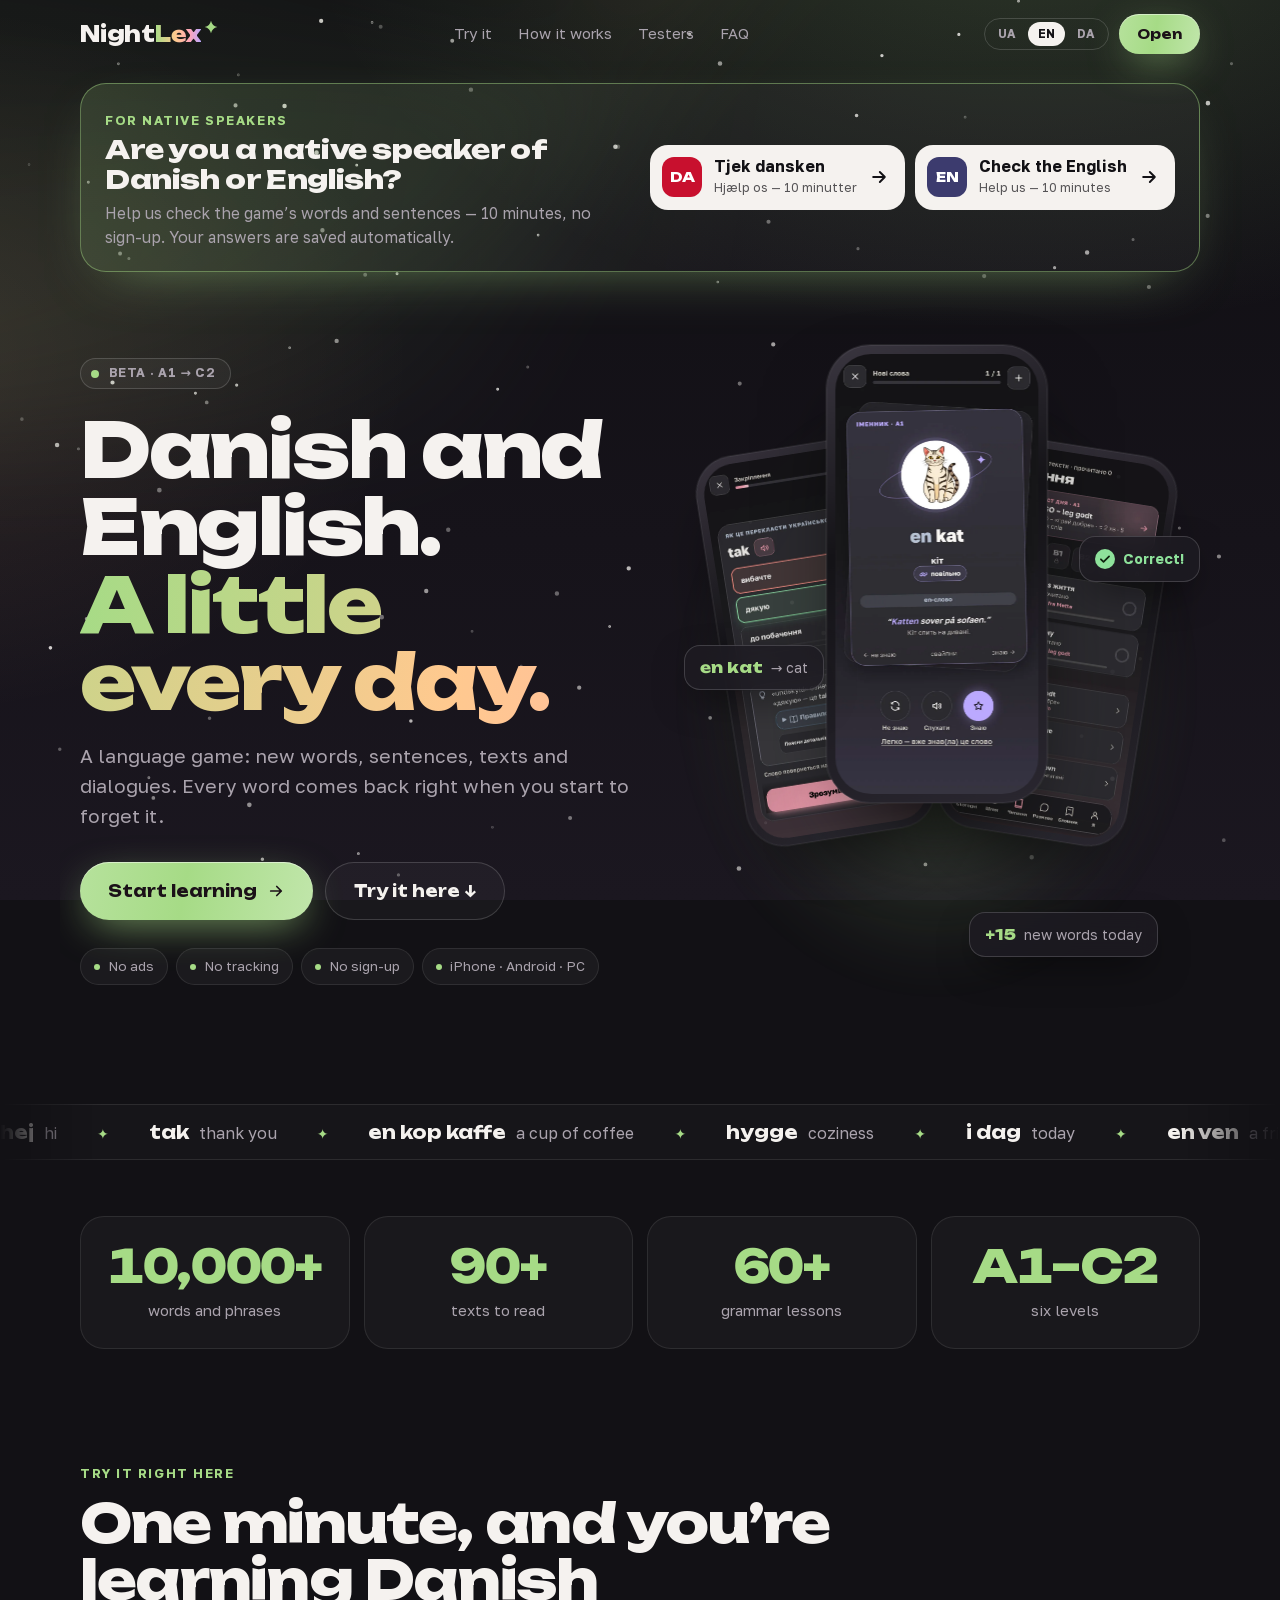
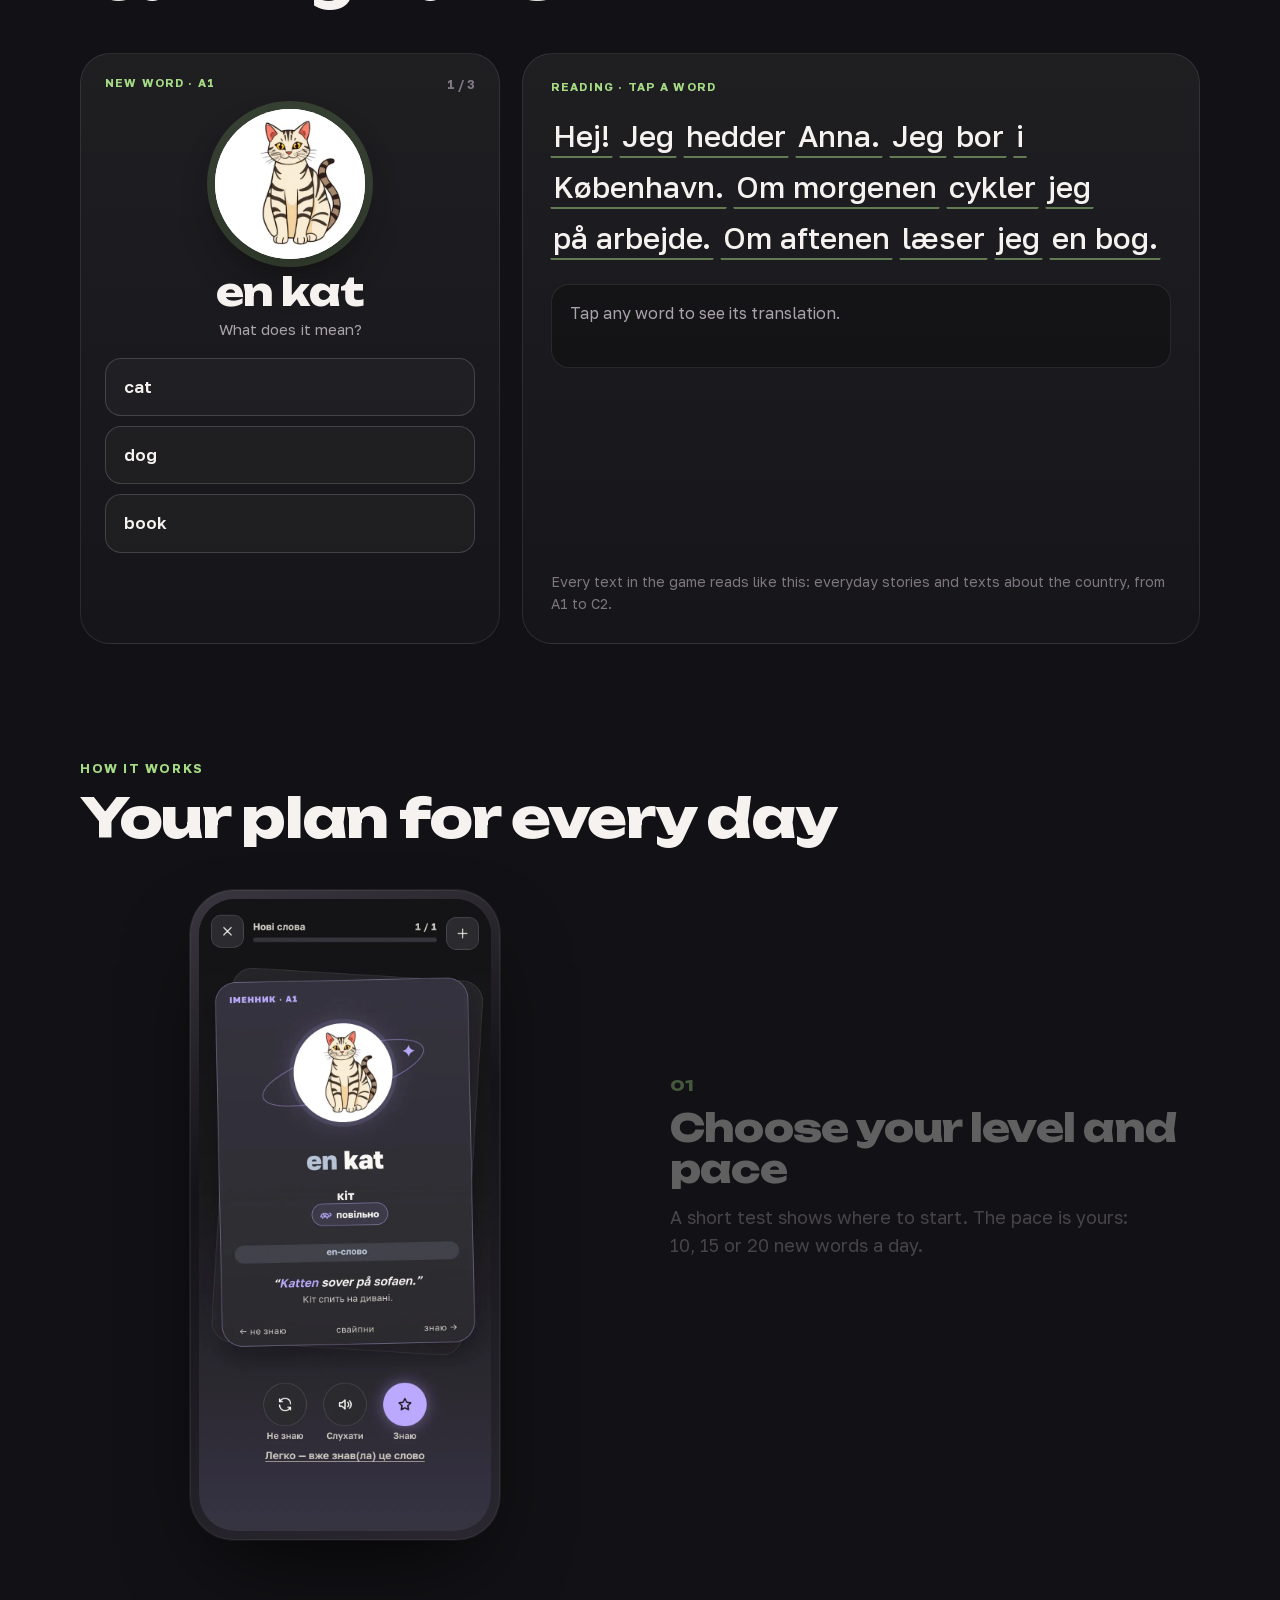
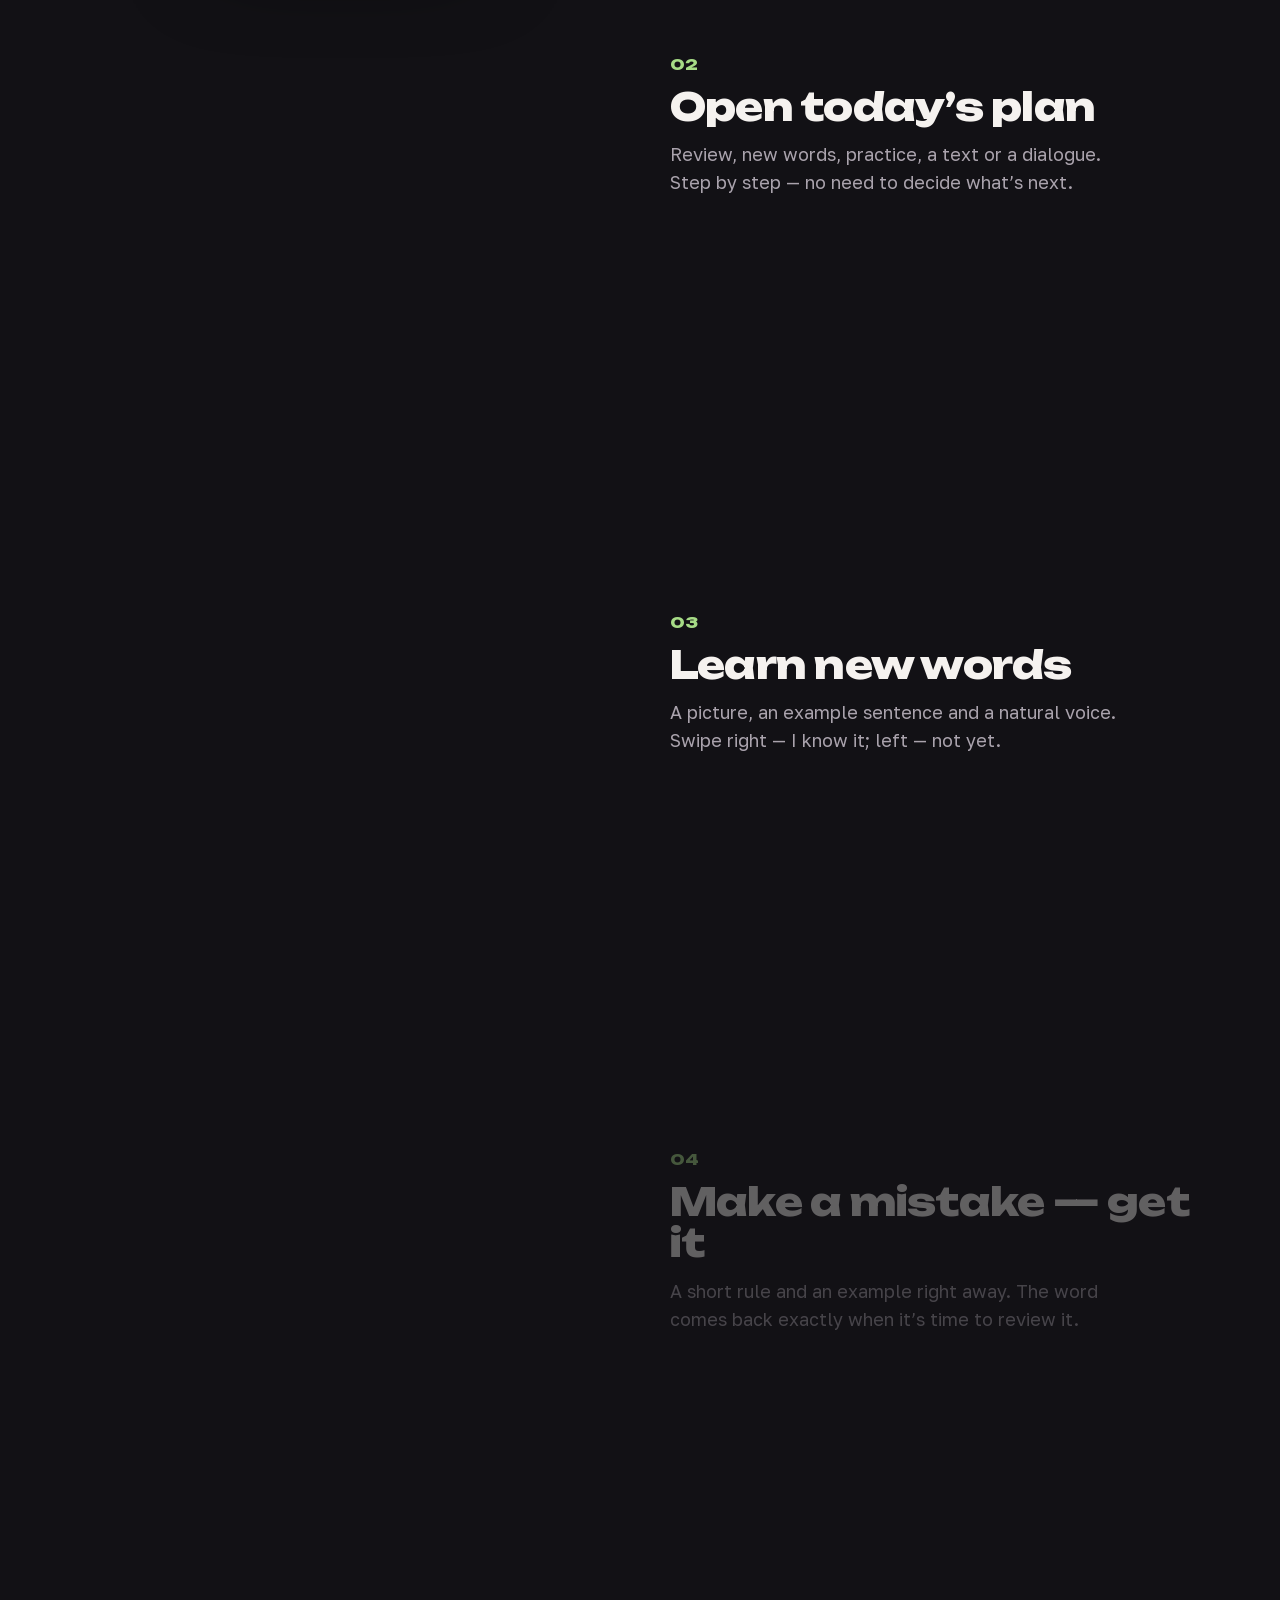
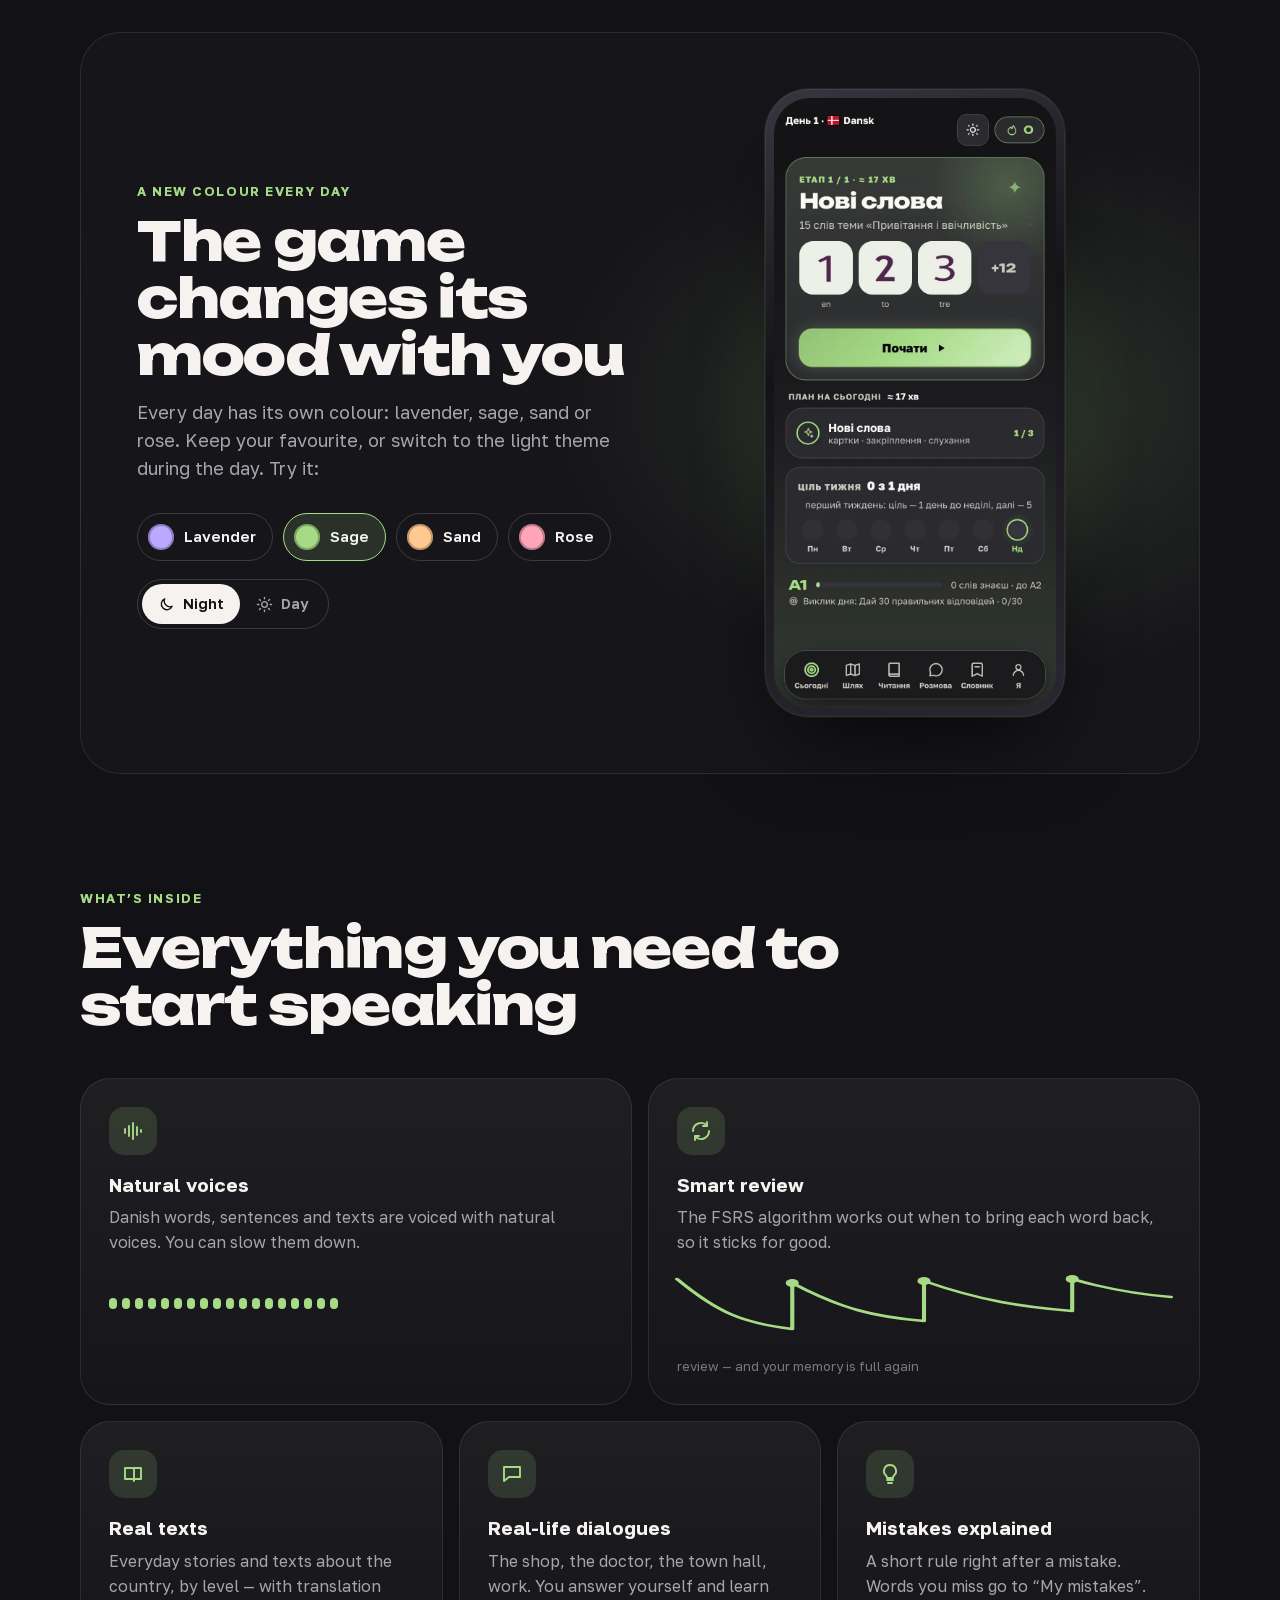
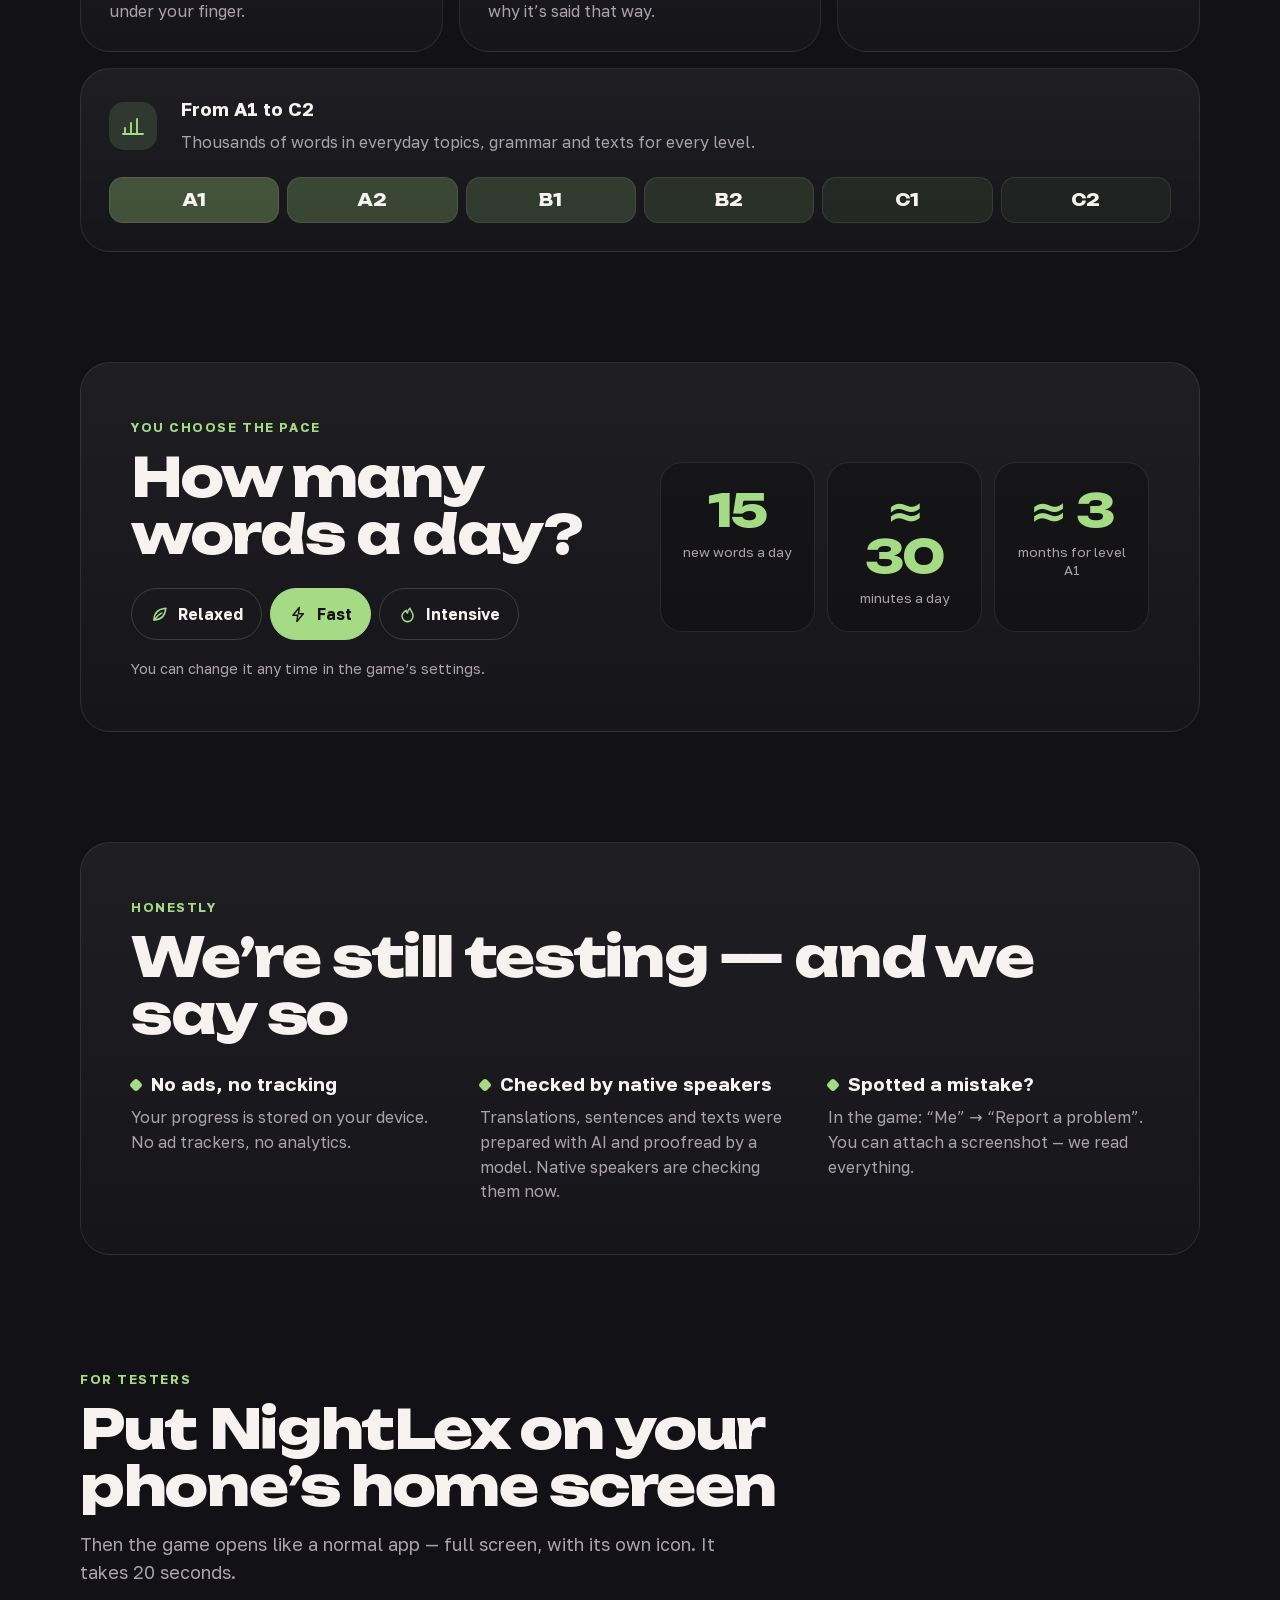
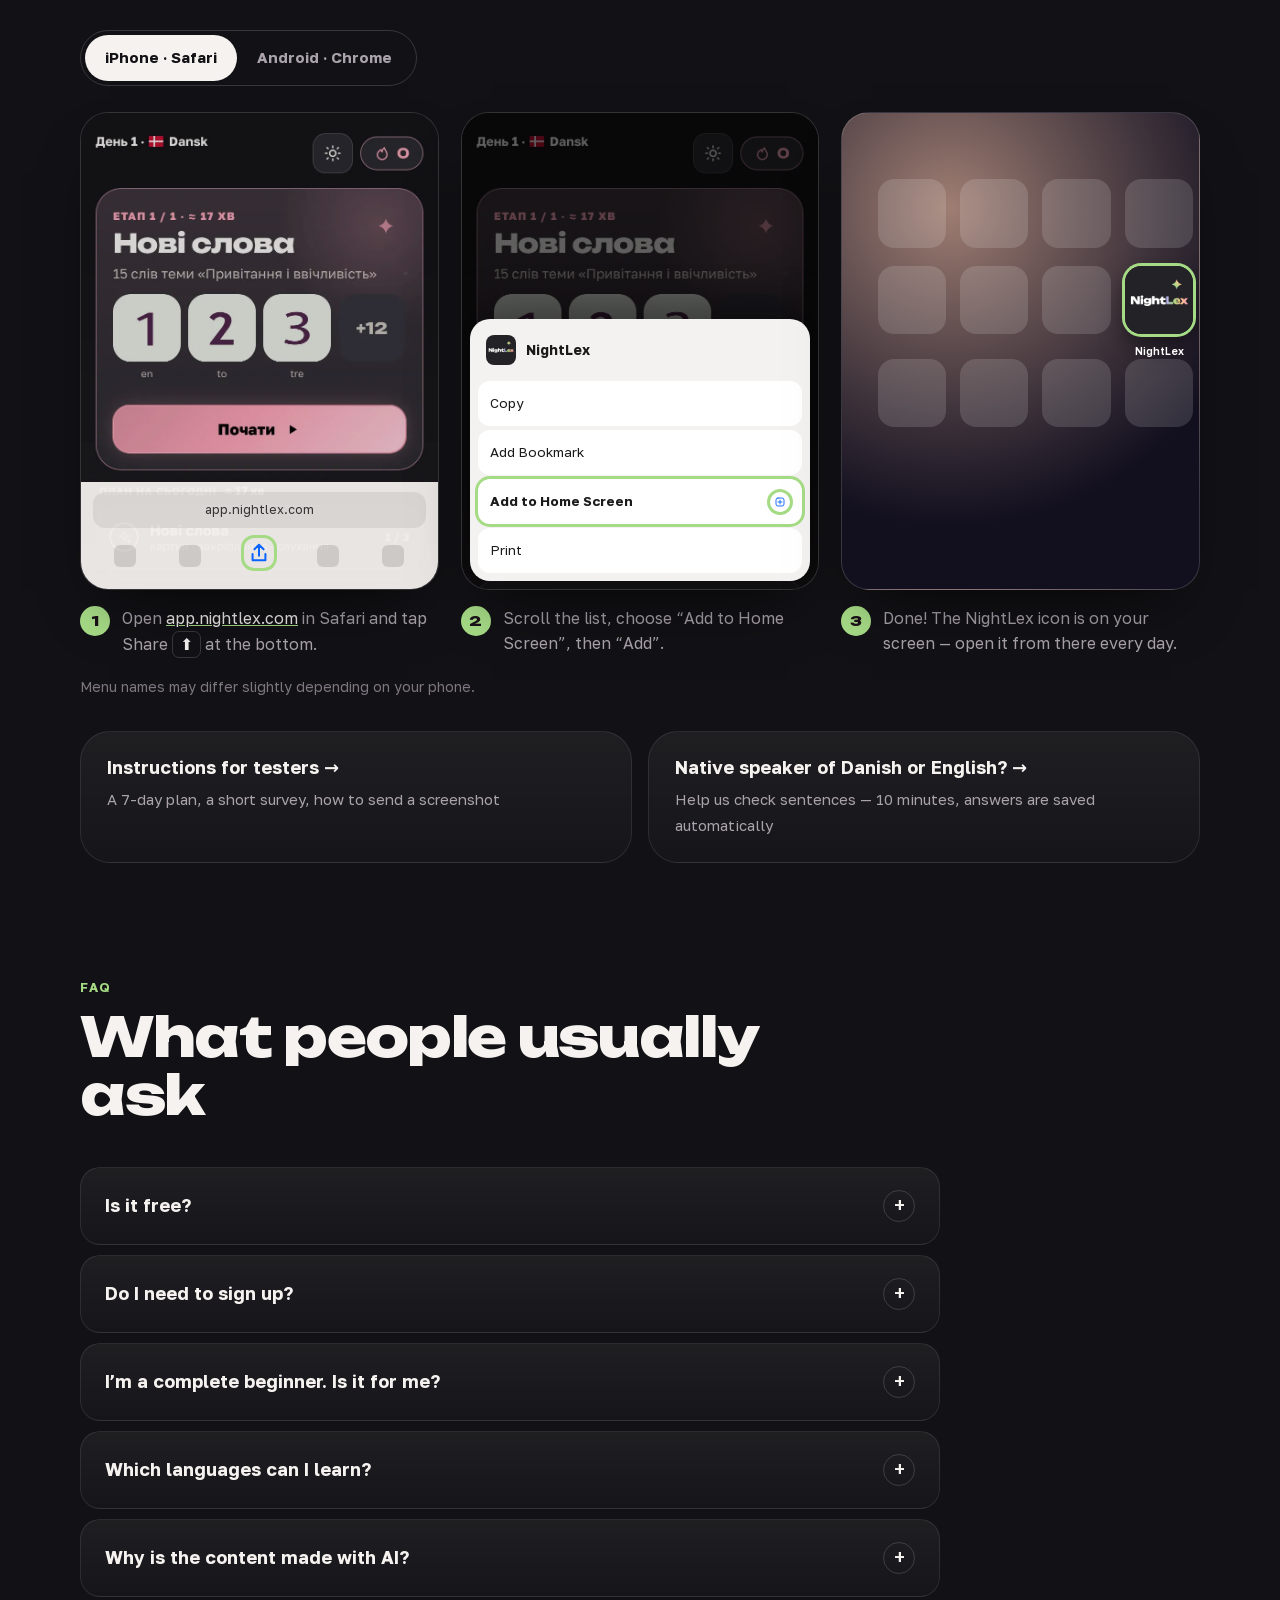
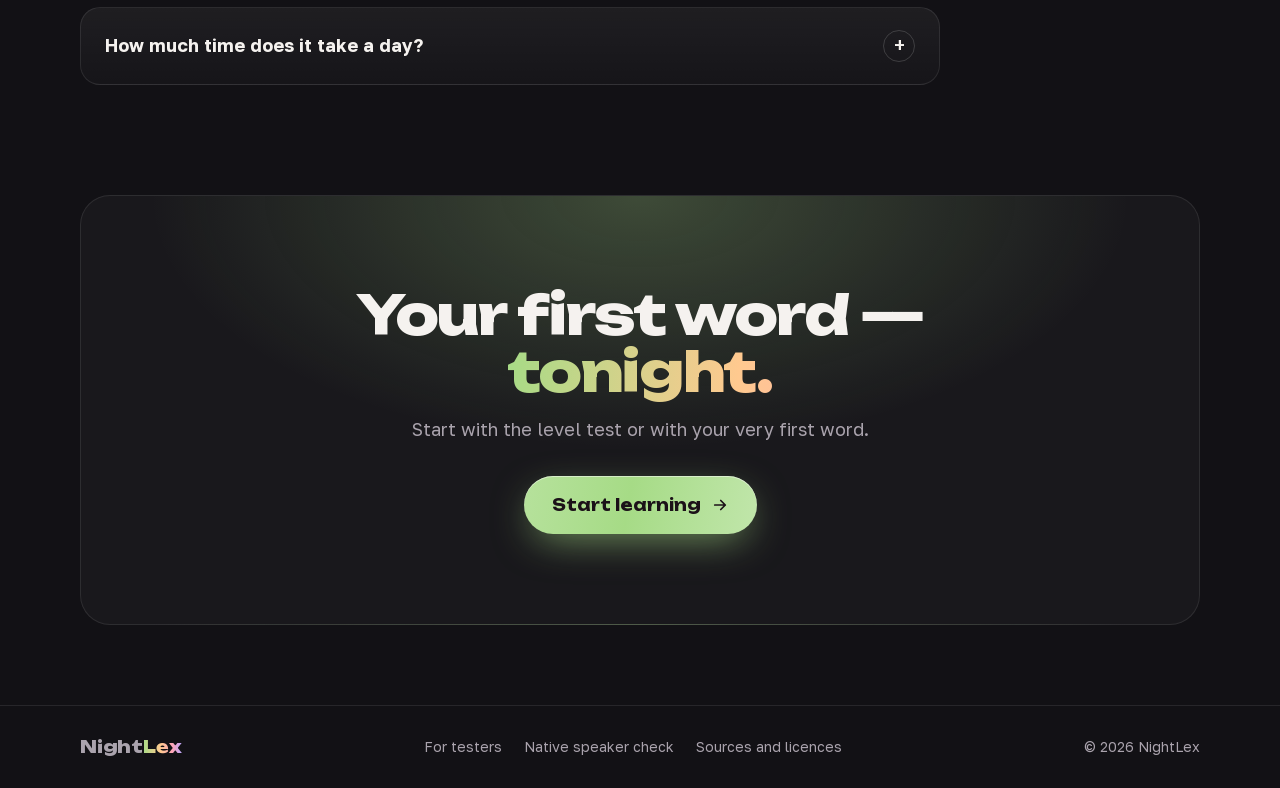
==== commit 19088f8c: "Лендінг Co-Authored-By: Claude Opus 5.5 <noreply@anthropic.com>" ====
--- a/index.html
+++ b/index.html
@@ -23,7 +23,7 @@
   <a class="logo" href="./" aria-label="NightLex"><span>Night</span><span class="lx">Lex</span><svg viewBox="-10 -10 20 20" aria-hidden="true"><path d="M0 -9Q1.62 -1.62 9 0Q1.62 1.62 0 9Q-1.62 1.62 -9 0Q-1.62 -1.62 0 -9Z"/></svg></a>
   <nav class="links" aria-label="Розділи"><a href="#try" data-t="n1">Спробувати</a><a href="#how" data-t="n2">Як це працює</a><a href="#testers" data-t="n3">Тестувальникам</a><a href="#faq" data-t="n4">Питання</a></nav>
   <div class="nav-r">
-   <div class="lang" role="group" aria-label="Мова сторінки"><button data-set="uk" aria-pressed="true">UA</button><button data-set="en" aria-pressed="false">EN</button></div>
+   <div class="lang" role="group" aria-label="Мова сторінки"><button data-set="uk" aria-pressed="true">UA</button><button data-set="en" aria-pressed="false">EN</button><button data-set="da" aria-pressed="false">DA</button></div>
    <a class="btn sm main" href="https://app.nightlex.com/" data-t="open">Відкрити</a>
   </div>
  </div>
--- a/landing.css
+++ b/landing.css
@@ -366,3 +366,10 @@
 @media (max-width:760px){.m-cta{display:inline-flex;position:fixed;left:16px;right:16px;bottom:calc(14px + env(safe-area-inset-bottom));z-index:30;height:56px;font-size:16px;transform:translateY(140%);transition:transform .35s cubic-bezier(.2,.7,.2,1)}.m-cta.show{transform:none}footer{padding-bottom:calc(96px + env(safe-area-inset-bottom))}}
 
 .m-shot{border:0!important;box-shadow:0 0 0 6px #26232b,0 0 0 7px rgba(255,255,255,.08),0 30px 60px -24px rgba(0,0,0,.8),0 0 70px -10px color-mix(in srgb,var(--a) 45%,transparent)!important;object-fit:contain!important}
+
+/* один колір — колір дня — для всіх значків і акцентів (22.11.2026, автор: «або залиш все одному кольорі») */
+.t-fsrs .ic,.t-mist .ic,.t-read .ic,.t-lv .ic{background:color-mix(in srgb,var(--a) 15%,transparent);color:var(--a)}
+.curve .cv{stroke:var(--a)}.curve circle{fill:var(--a)}
+.wave i{background:var(--a)}
+.stat b{background:none;-webkit-background-clip:initial;background-clip:initial;color:var(--a)}
+.kick i{background:var(--a);box-shadow:0 0 0 0 color-mix(in srgb,var(--a) 60%,transparent)}
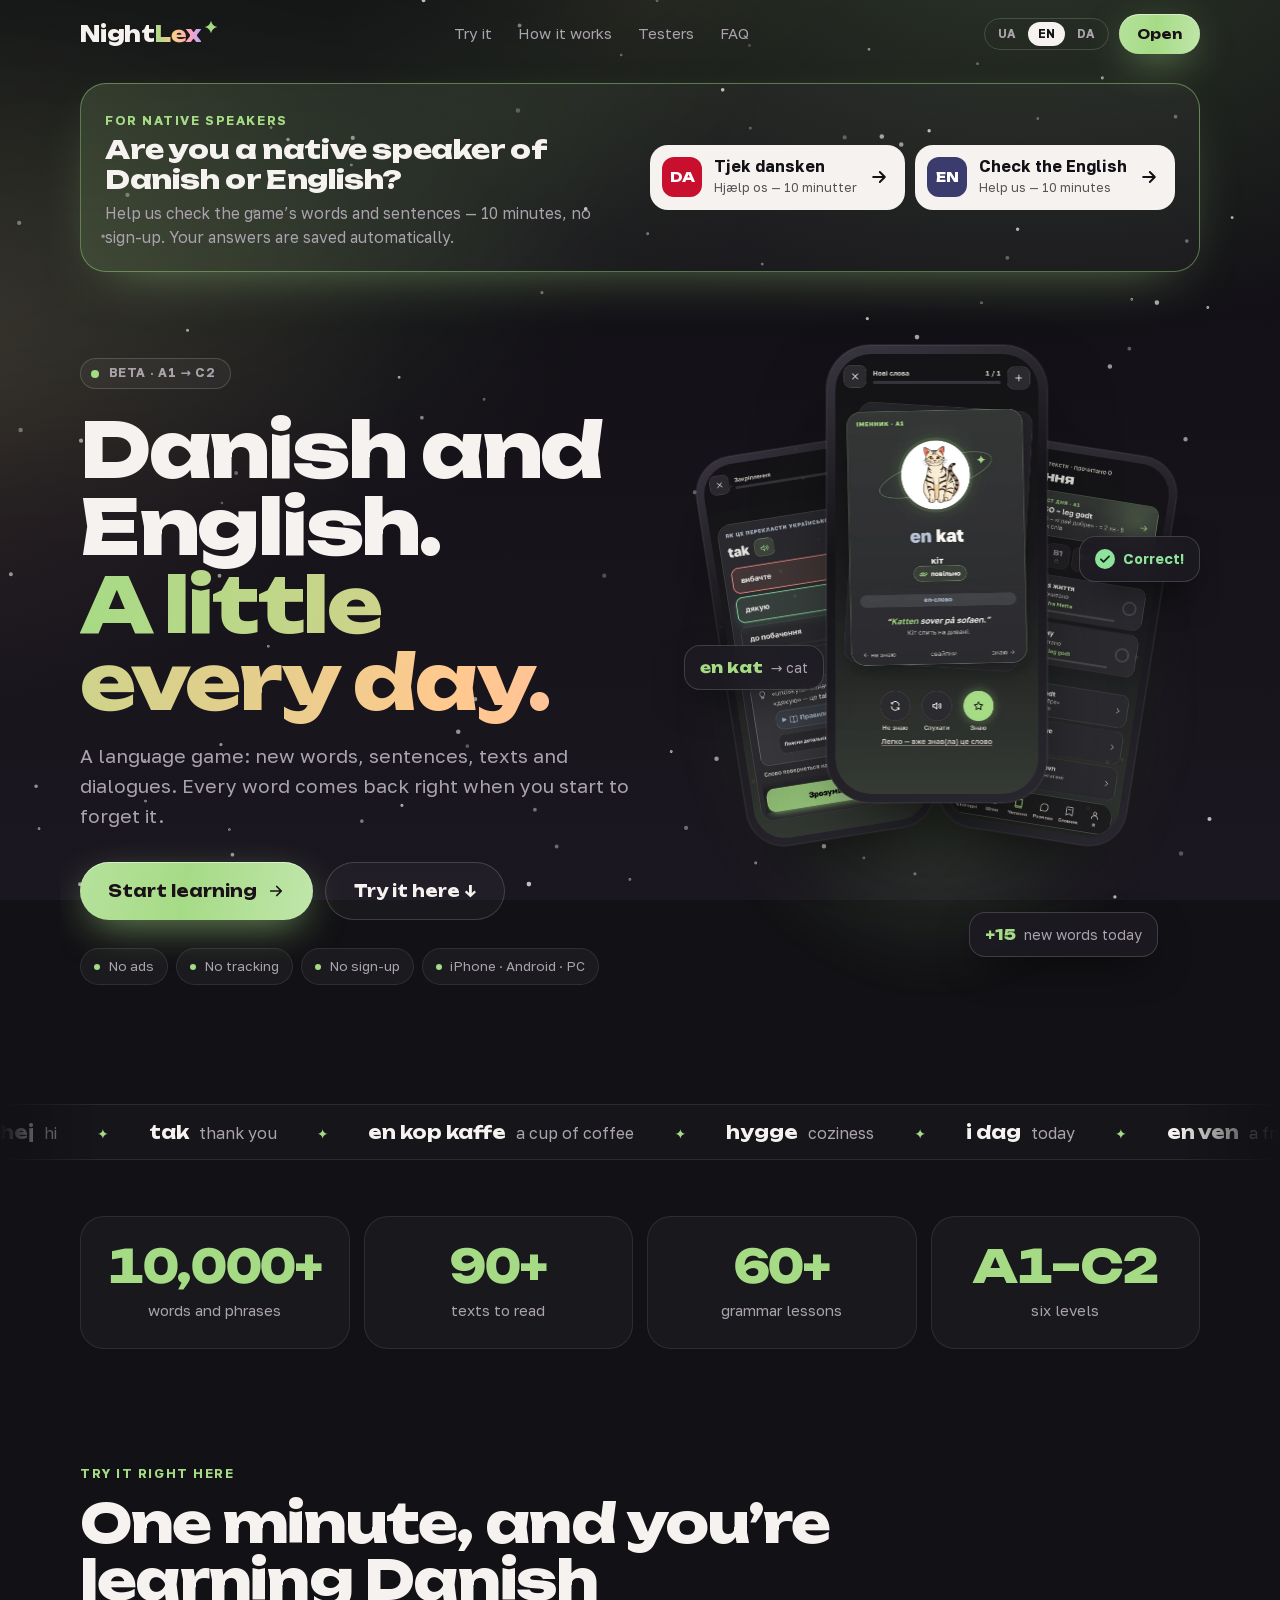
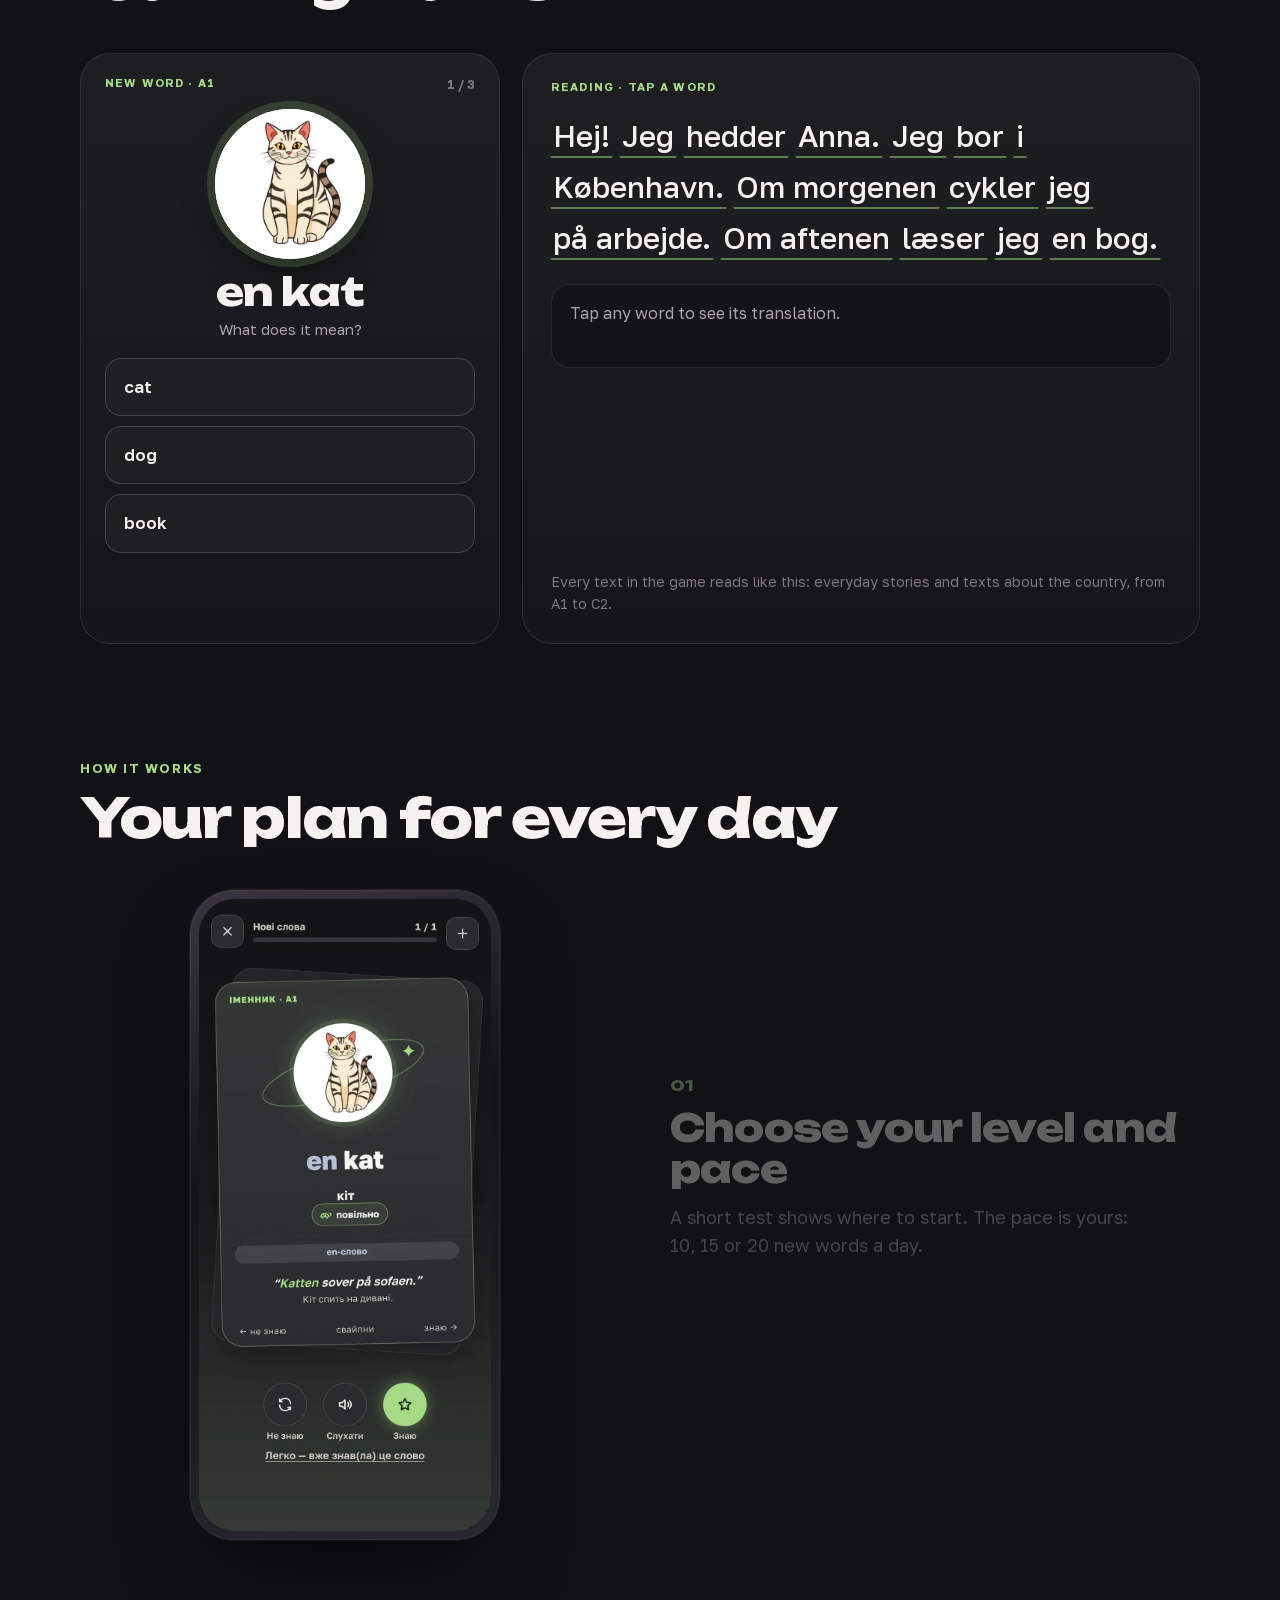
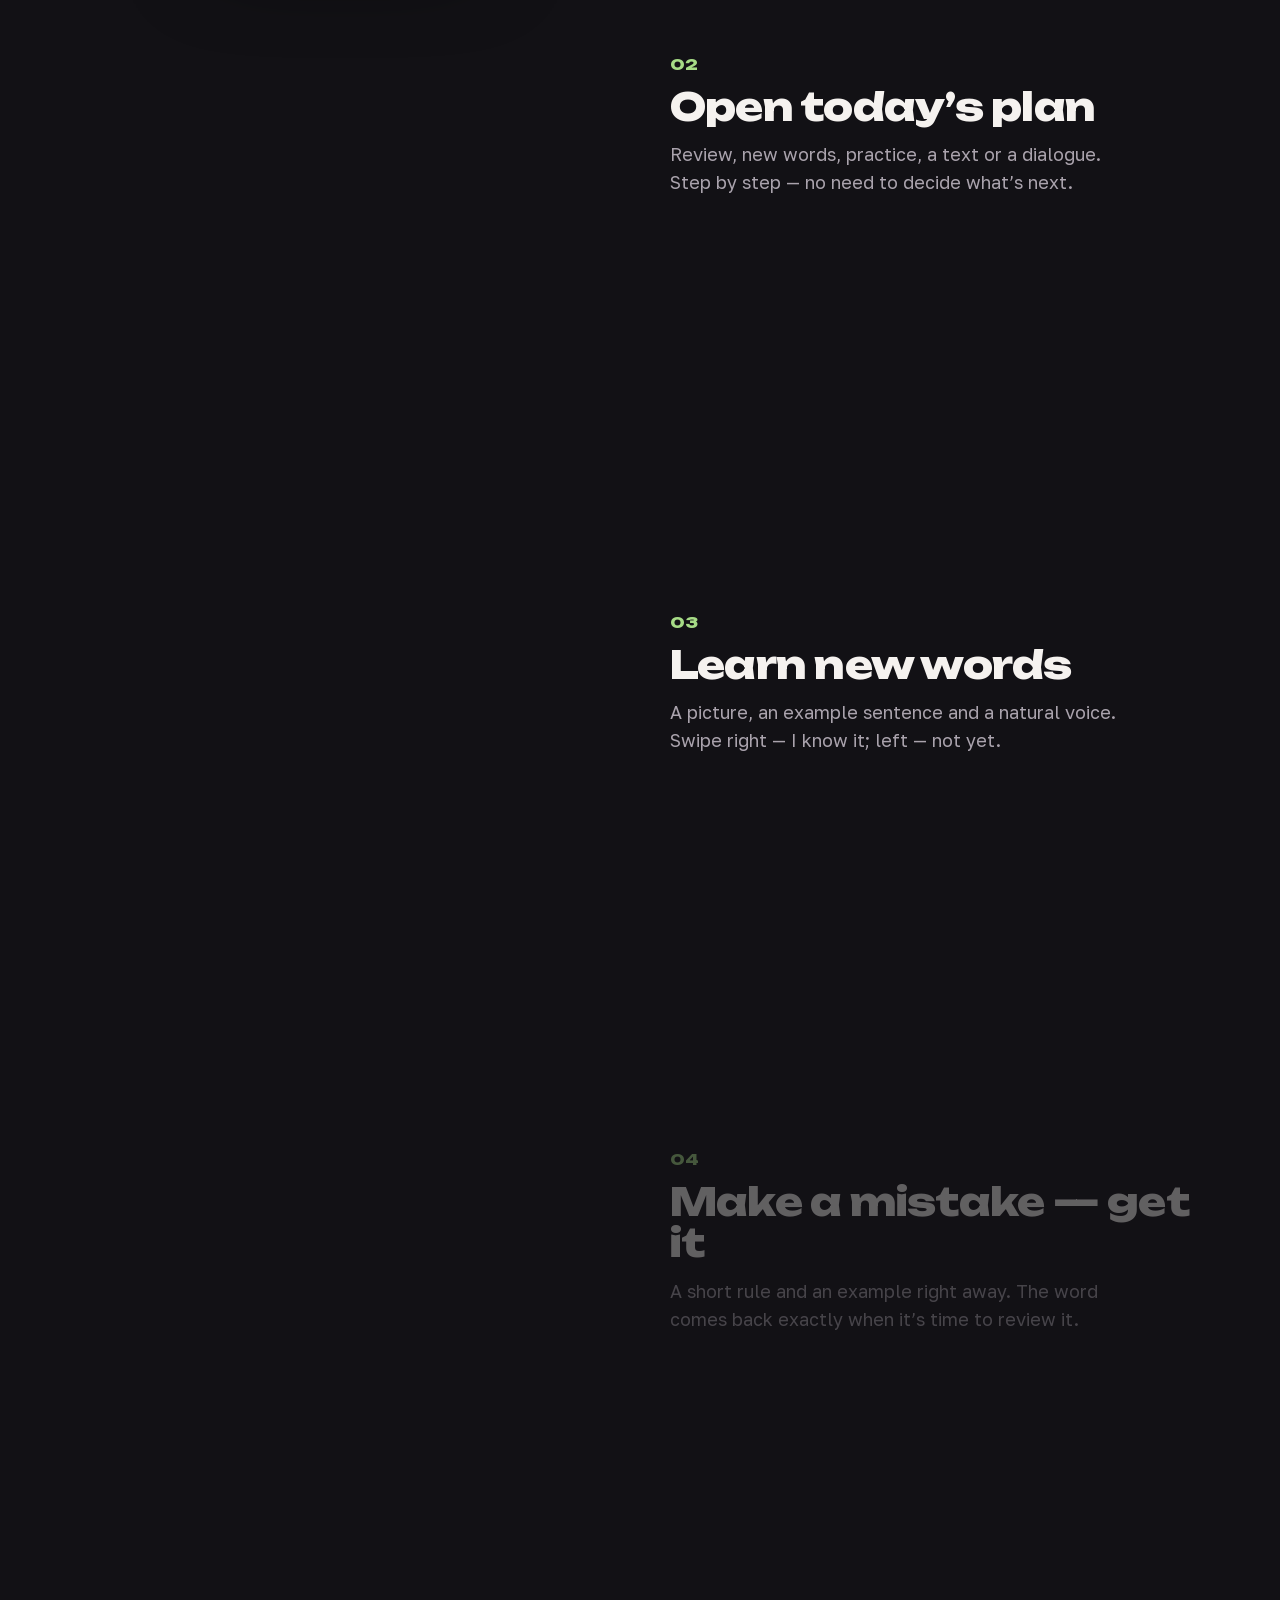
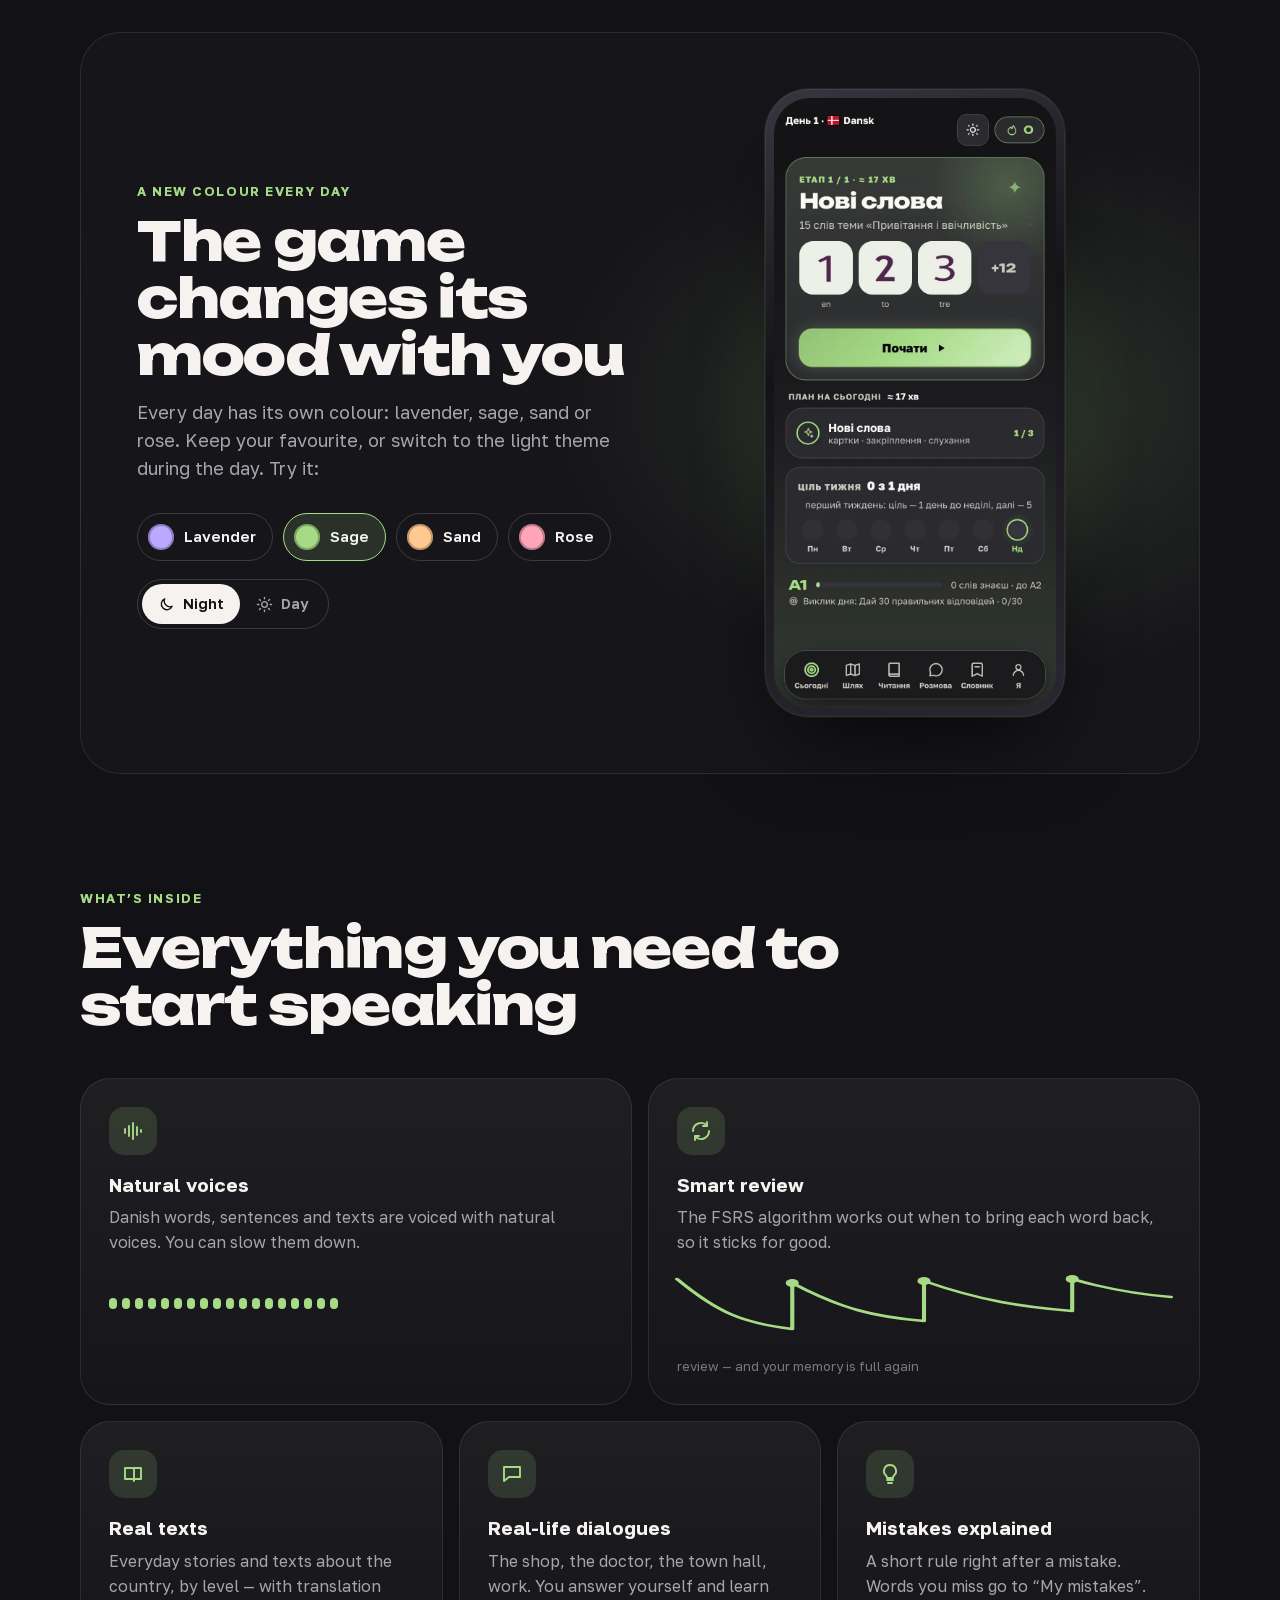
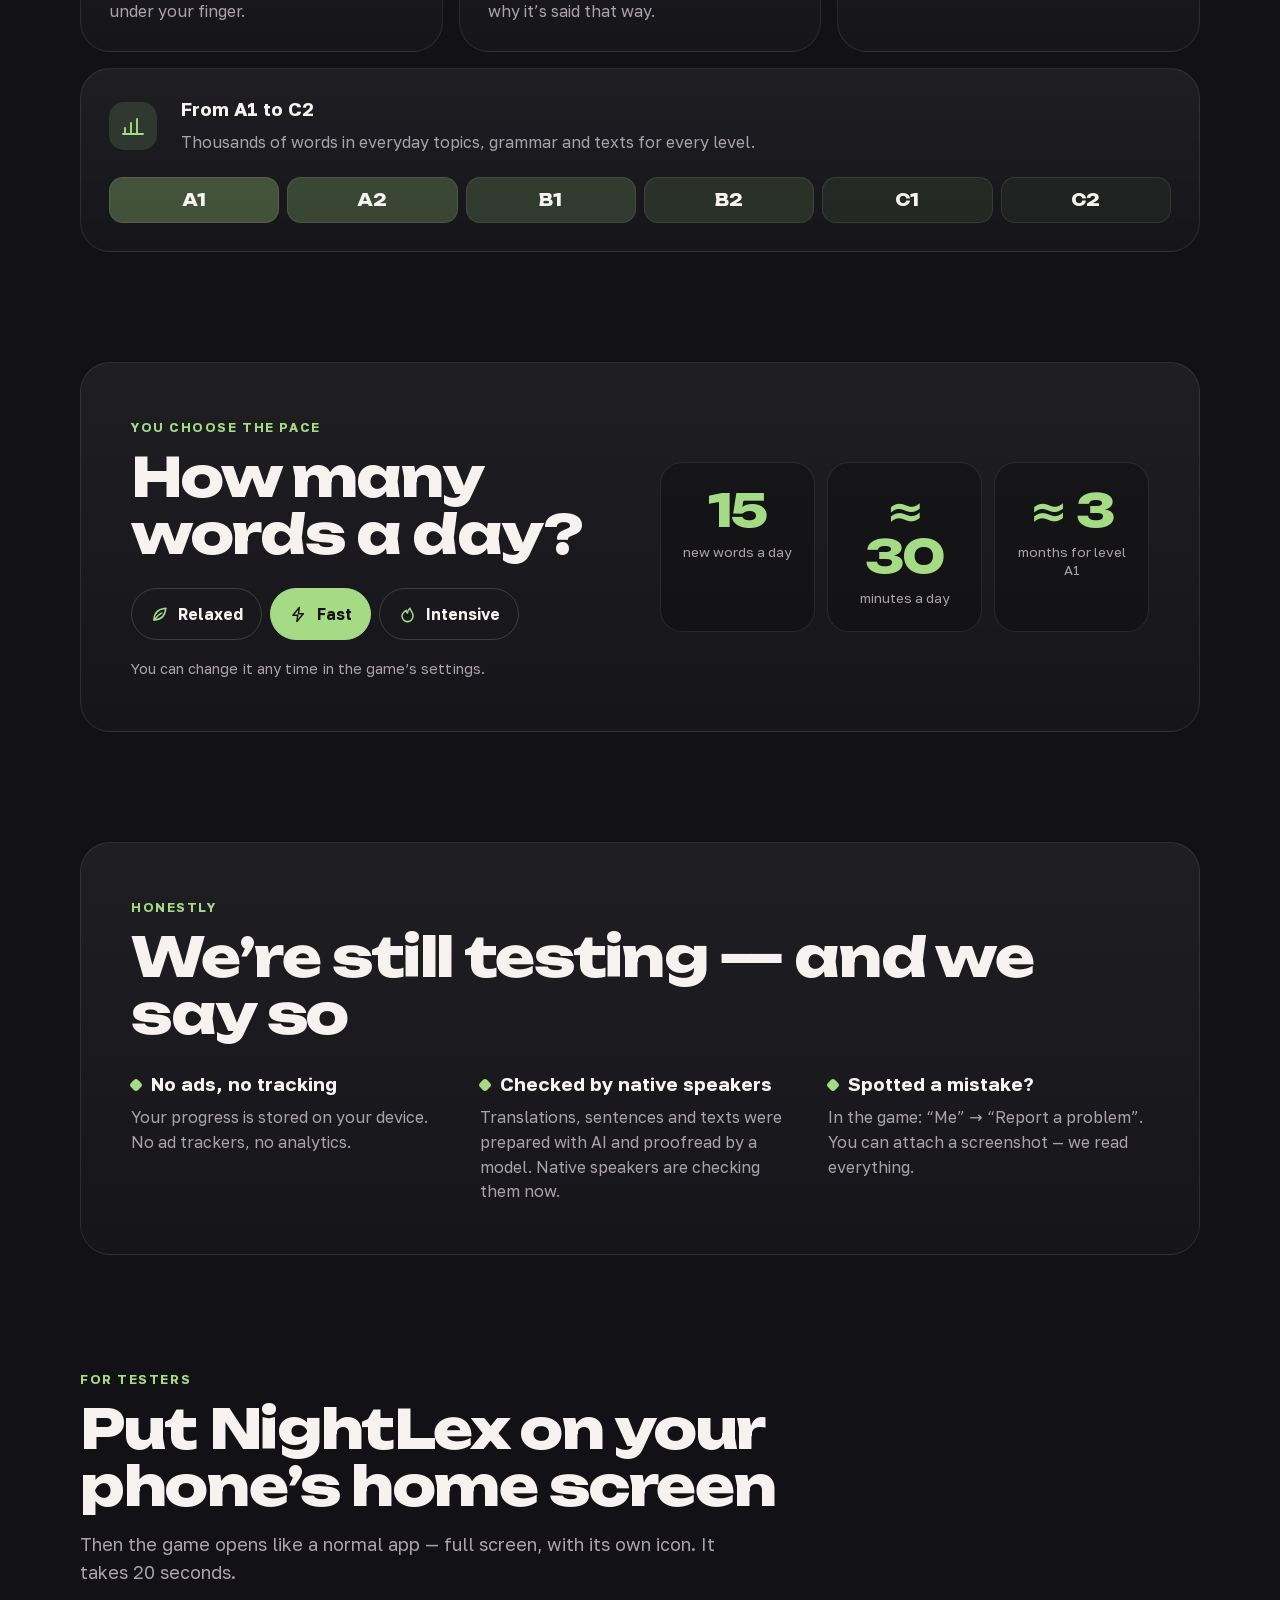
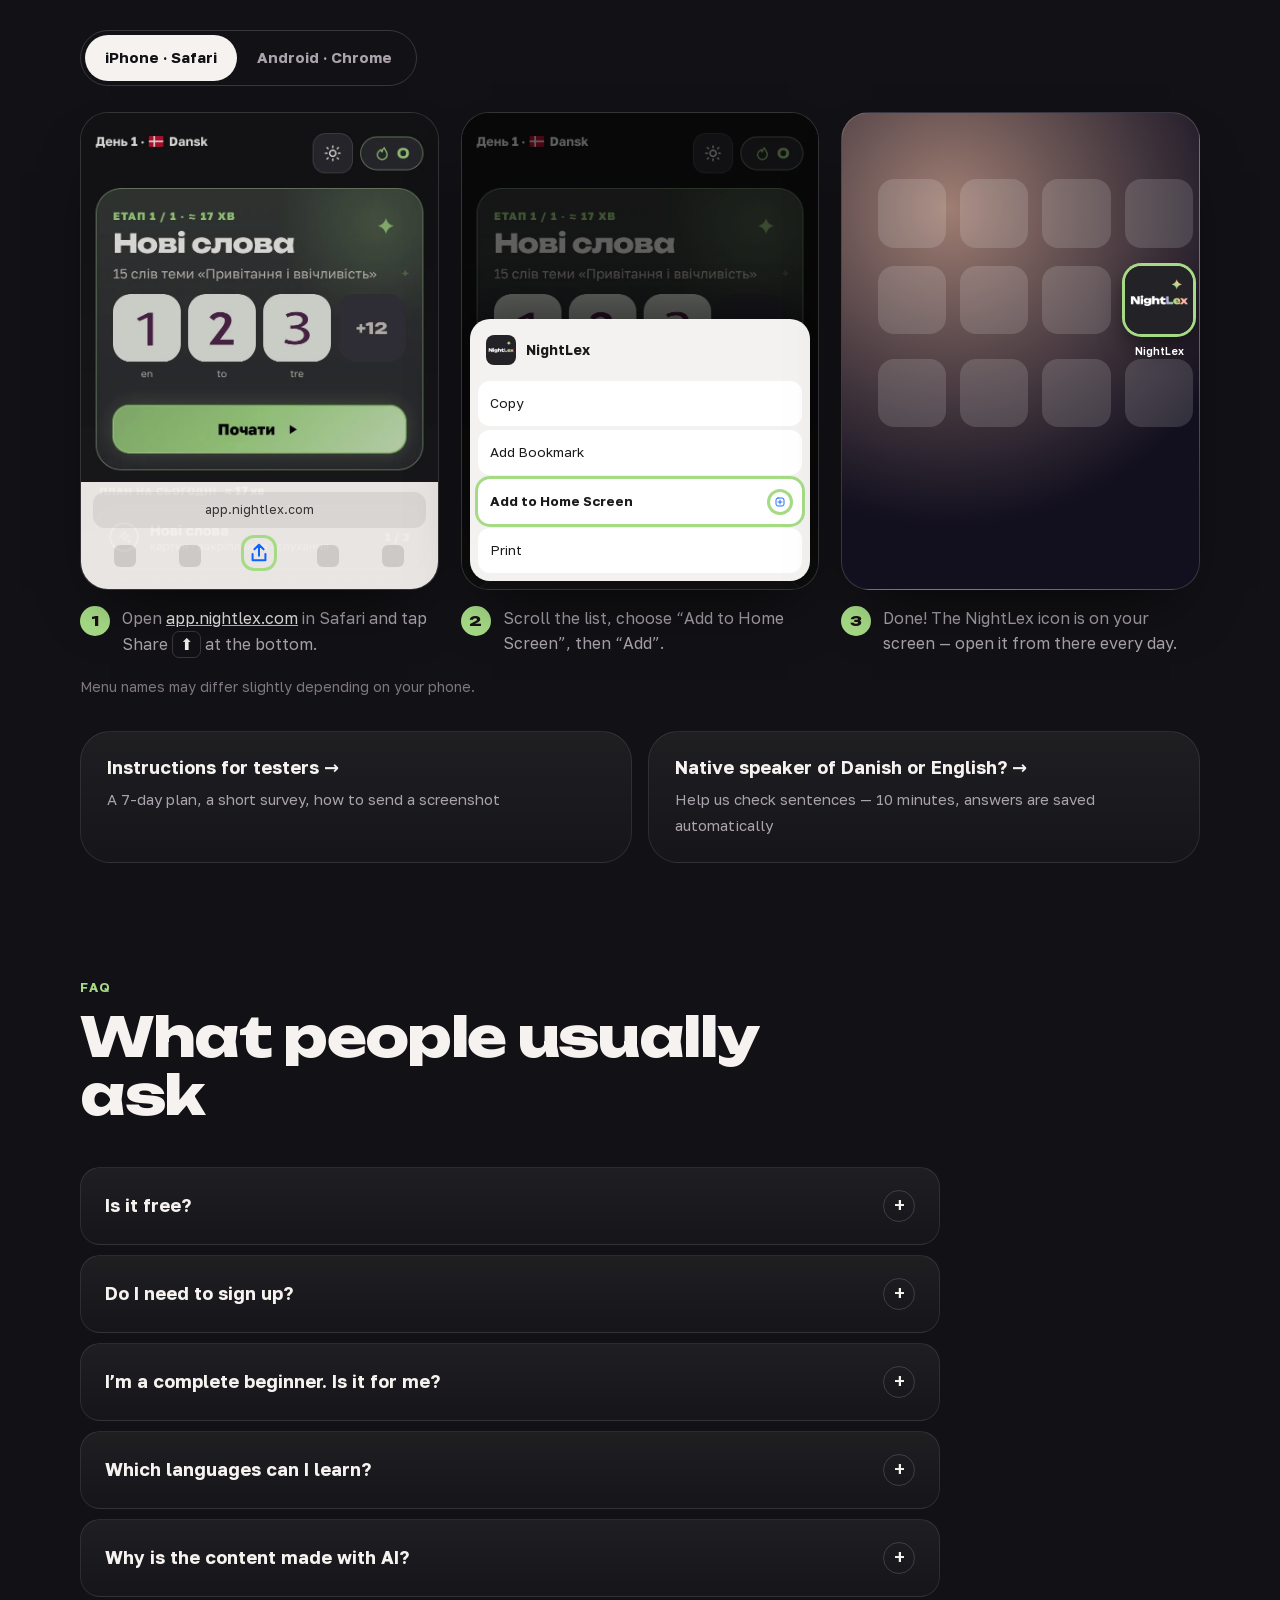
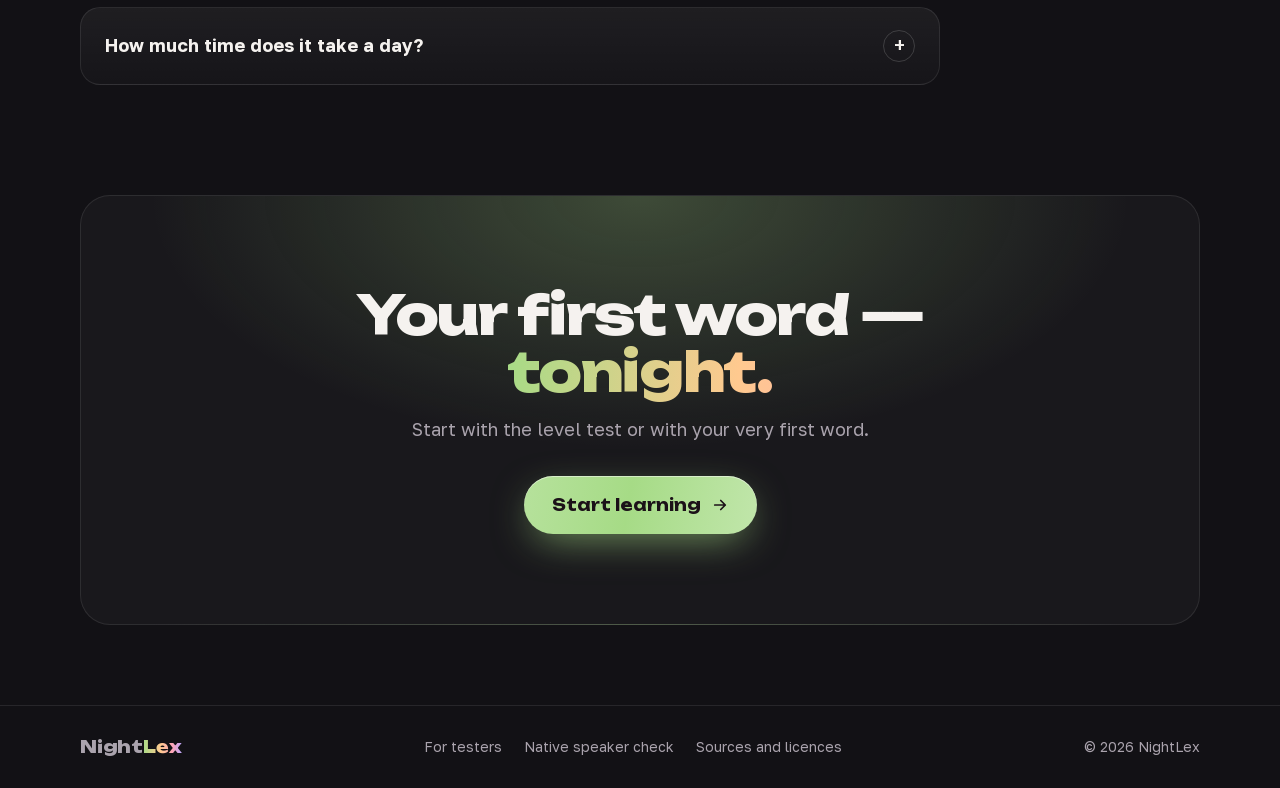
==== commit 4dcd22ab: "Лендінг Co-Authored-By: Claude Opus 5.5 <noreply@anthropic.com>" ====
--- a/index.html
+++ b/index.html
@@ -60,9 +60,9 @@
   </div>
   <div class="stage" id="stage" aria-hidden="true">
    <div class="glow"></div>
-   <div class="ph ph-l"><img src="img/exercise.webp" alt="" width="390" height="844"></div>
-   <div class="ph ph-r"><img src="img/read.webp" alt="" width="390" height="844"></div>
-   <div class="ph ph-c"><img src="img/card_pic.webp" alt="" width="390" height="844"></div>
+   <div class="ph ph-l"><img src="img/exercise_rose.webp" data-ps="exercise" alt="" width="390" height="844"></div>
+   <div class="ph ph-r"><img src="img/read_rose.webp" data-ps="read" alt="" width="390" height="844"></div>
+   <div class="ph ph-c"><img src="img/card_pic_rose.webp" data-ps="card_pic" alt="" width="390" height="844"></div>
    <div class="chip c1"><b>en kat</b><span data-t="ch1">→ кіт</span></div>
    <div class="chip c2"><svg viewBox="0 0 24 24"><path d="M5 12.5l4.5 4.5L19 7.5"/></svg><span data-t="ch2">Правильно!</span></div>
    <div class="chip c3"><b>+15</b><span data-t="ch3">нових слів сьогодні</span></div>
@@ -101,12 +101,12 @@
  <section class="wrap sec" id="how">
   <div class="sec-head reveal"><span class="eyebrow" data-t="e_how">Як це працює</span><h2 data-t="h_how">Твій план на кожен день</h2></div>
   <div class="story">
-   <div class="story-ph"><div class="ph sticky"><img id="storyShot" src="img/pace.webp" alt="" width="390" height="844"></div></div>
+   <div class="story-ph"><div class="ph sticky"><img id="storyShot" src="img/pace_rose.webp" alt="" width="390" height="844"></div></div>
    <ol class="steps">
-    <li class="step" data-shot="img/pace.webp"><span class="num">01</span><h3 data-t="s1">Обери рівень і темп</h3><p data-t="s1p">Короткий тест покаже, з чого почати. Темп — твій: 10, 15 або 20 нових слів на день.</p><img class="m-shot" src="img/pace.webp" alt="" loading="lazy" width="390" height="844"></li>
-    <li class="step" data-shot="img/home.webp"><span class="num">02</span><h3 data-t="s2">Відкрий план дня</h3><p data-t="s2p">Повтор, нові слова, практика, текст або діалог. Крок за кроком — не треба думати, що робити далі.</p><img class="m-shot" src="img/home.webp" alt="" loading="lazy" width="390" height="844"></li>
-    <li class="step" data-shot="img/card_pic.webp"><span class="num">03</span><h3 data-t="s3">Вчи нові слова</h3><p data-t="s3p">Картинка, приклад у реченні й живий голос. Свайп вправо — знаю, вліво — ще ні.</p><img class="m-shot" src="img/card_pic.webp" alt="" loading="lazy" width="390" height="844"></li>
-    <li class="step" data-shot="img/exercise.webp"><span class="num">04</span><h3 data-t="s4">Помилився — зрозумів</h3><p data-t="s4p">Одразу коротке правило й приклад. Слово повернеться тоді, коли саме час його повторити.</p><img class="m-shot" src="img/exercise.webp" alt="" loading="lazy" width="390" height="844"></li>
+    <li class="step" data-shot="pace"><span class="num">01</span><h3 data-t="s1">Обери рівень і темп</h3><p data-t="s1p">Короткий тест покаже, з чого почати. Темп — твій: 10, 15 або 20 нових слів на день.</p><img class="m-shot" src="img/pace_rose.webp" data-ps="pace" alt="" loading="lazy" width="390" height="844"></li>
+    <li class="step" data-shot="home"><span class="num">02</span><h3 data-t="s2">Відкрий план дня</h3><p data-t="s2p">Повтор, нові слова, практика, текст або діалог. Крок за кроком — не треба думати, що робити далі.</p><img class="m-shot" src="img/home_rose.webp" data-ps="home" alt="" loading="lazy" width="390" height="844"></li>
+    <li class="step" data-shot="card_pic"><span class="num">03</span><h3 data-t="s3">Вчи нові слова</h3><p data-t="s3p">Картинка, приклад у реченні й живий голос. Свайп вправо — знаю, вліво — ще ні.</p><img class="m-shot" src="img/card_pic_rose.webp" data-ps="card_pic" alt="" loading="lazy" width="390" height="844"></li>
+    <li class="step" data-shot="exercise"><span class="num">04</span><h3 data-t="s4">Помилився — зрозумів</h3><p data-t="s4p">Одразу коротке правило й приклад. Слово повернеться тоді, коли саме час його повторити.</p><img class="m-shot" src="img/exercise_rose.webp" data-ps="exercise" alt="" loading="lazy" width="390" height="844"></li>
    </ol>
   </div>
  </section>
@@ -182,11 +182,11 @@
   <div class="os-pane" id="pane-ios" role="tabpanel" aria-labelledby="tab-ios">
    <div class="inst">
     <figure><div class="mini">
-      <div class="m-body m-app"><img src="img/home.webp" alt=""></div>
+      <div class="m-body m-app"><img src="img/home_rose.webp" data-ps="home" alt=""></div>
       <div class="m-tool"><span class="m-url">app.nightlex.com</span><div class="m-icons"><i></i><i></i><i class="hl"><svg viewBox="0 0 24 24"><path d="M12 3v12M7 8l5-5 5 5M5 13v7h14v-7"/></svg></i><i></i><i></i></div></div>
      </div><figcaption><b>1</b><span data-t="i1" data-html>Відкрий <u>app.nightlex.com</u> у Safari і натисни «Поділитися» <span class="kbd">⬆︎</span> внизу.</span></figcaption></figure>
     <figure><div class="mini">
-      <div class="m-body m-app m-dim"><img src="img/home.webp" alt=""></div>
+      <div class="m-body m-app m-dim"><img src="img/home_rose.webp" data-ps="home" alt=""></div>
       <div class="m-sheet"><div class="ms-head"><img src="icon-180.png" alt=""><span>NightLex</span></div><div class="ms-row"><span data-t="ms1">Копіювати</span></div><div class="ms-row"><span data-t="ms2">Додати закладку</span></div><div class="ms-row hl"><span data-t="ms3">На екран «Додому»</span><svg viewBox="0 0 24 24"><rect x="4" y="4" width="16" height="16" rx="4"/><path d="M12 8v8M8 12h8"/></svg></div><div class="ms-row"><span data-t="ms4">Друкувати</span></div></div>
      </div><figcaption><b>2</b><span data-t="i2">Прогорни список, обери «На екран "Додому"», потім «Додати».</span></figcaption></figure>
     <figure><div class="mini m-home">
@@ -198,11 +198,11 @@
    <div class="inst">
     <figure><div class="mini">
       <div class="m-chrome"><span class="m-url">app.nightlex.com</span><i class="hl dots"><svg viewBox="0 0 24 24"><circle cx="12" cy="5" r="1.8"/><circle cx="12" cy="12" r="1.8"/><circle cx="12" cy="19" r="1.8"/></svg></i></div>
-      <div class="m-body m-app"><img src="img/home.webp" alt=""></div>
+      <div class="m-body m-app"><img src="img/home_rose.webp" data-ps="home" alt=""></div>
      </div><figcaption><b>1</b><span data-t="a1" data-html>Відкрий <u>app.nightlex.com</u> у Chrome і натисни меню <span class="kbd">⋮</span> угорі праворуч.</span></figcaption></figure>
     <figure><div class="mini">
       <div class="m-chrome"><span class="m-url">app.nightlex.com</span><i class="dots"><svg viewBox="0 0 24 24"><circle cx="12" cy="5" r="1.8"/><circle cx="12" cy="12" r="1.8"/><circle cx="12" cy="19" r="1.8"/></svg></i></div>
-      <div class="m-body m-app m-dim"><img src="img/home.webp" alt=""></div>
+      <div class="m-body m-app m-dim"><img src="img/home_rose.webp" data-ps="home" alt=""></div>
       <div class="m-menu"><div class="ms-row"><span data-t="am1">Нова вкладка</span></div><div class="ms-row"><span data-t="am2">Історія</span></div><div class="ms-row hl"><span data-t="am3">Додати на головний екран</span></div><div class="ms-row"><span data-t="am4">Налаштування</span></div></div>
      </div><figcaption><b>2</b><span data-t="a2">Обери «Додати на головний екран» (або «Установити застосунок»), потім «Додати».</span></figcaption></figure>
     <figure><div class="mini m-home">
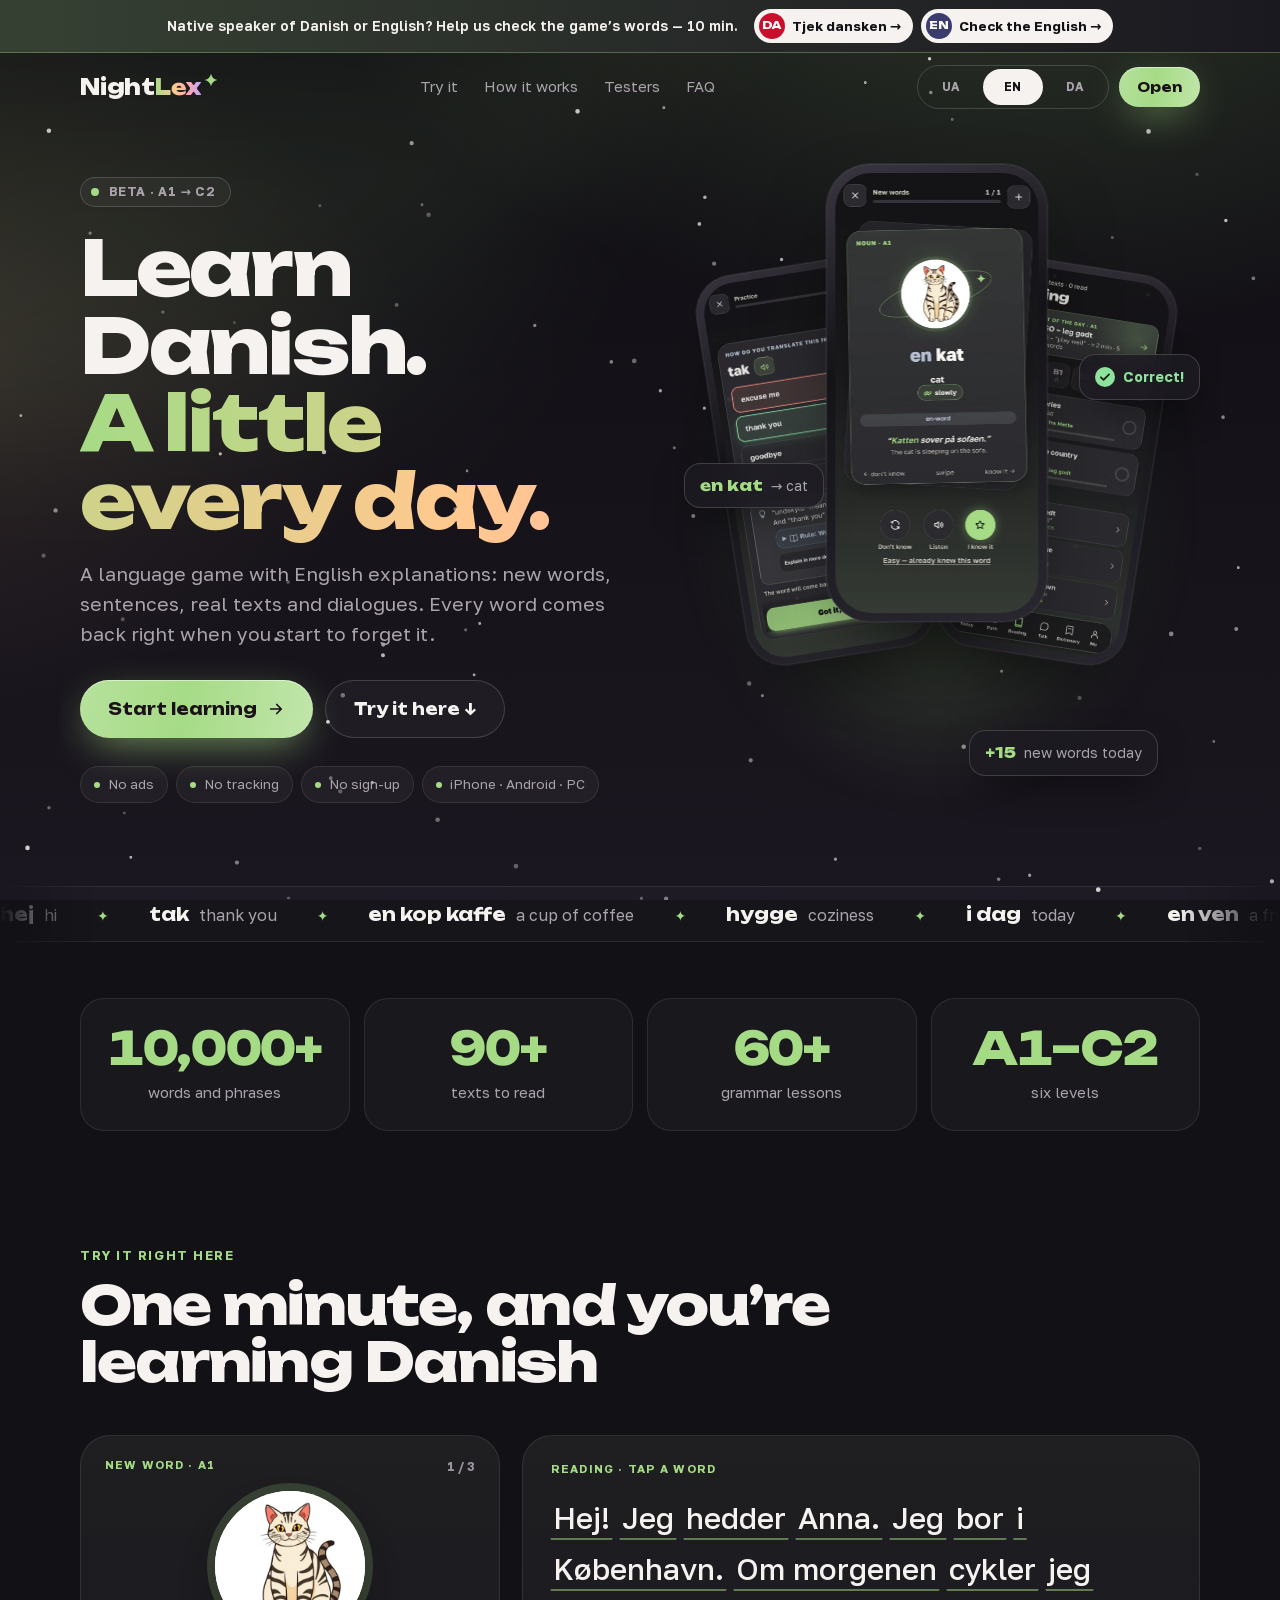
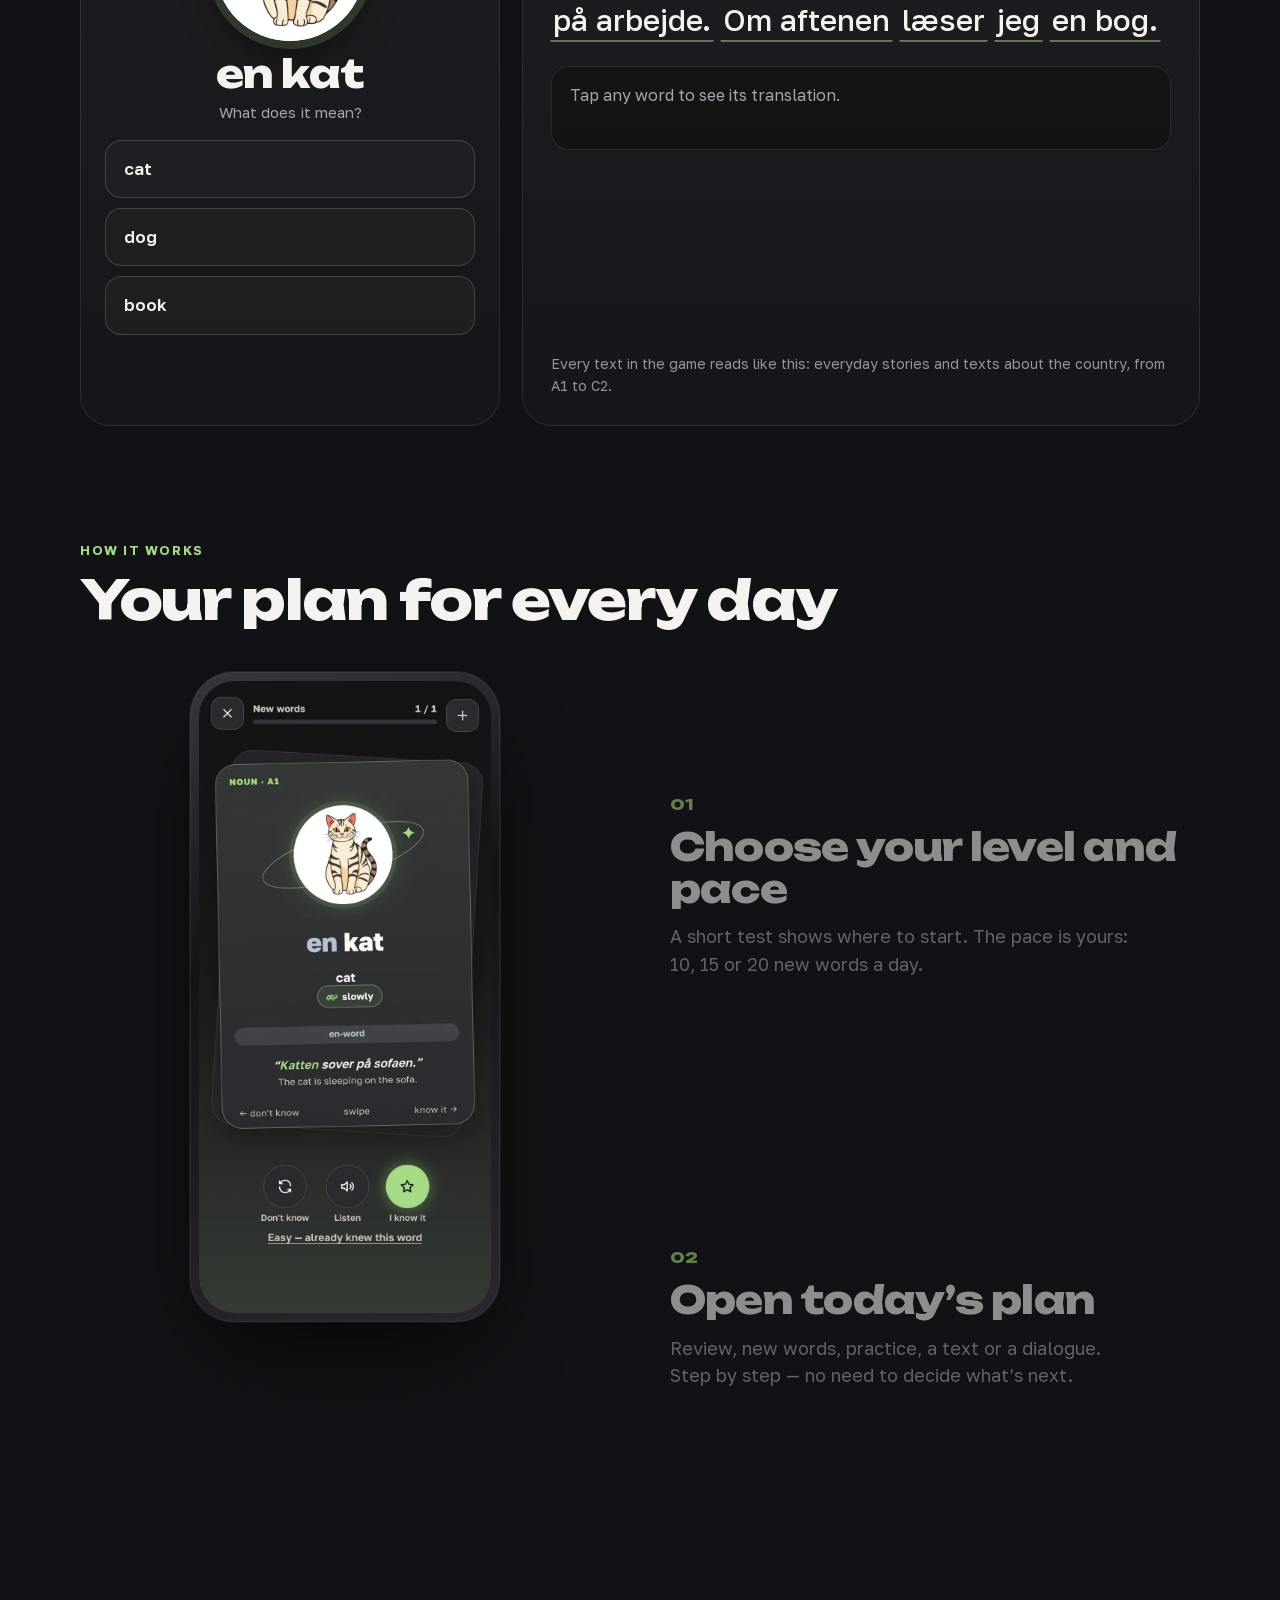
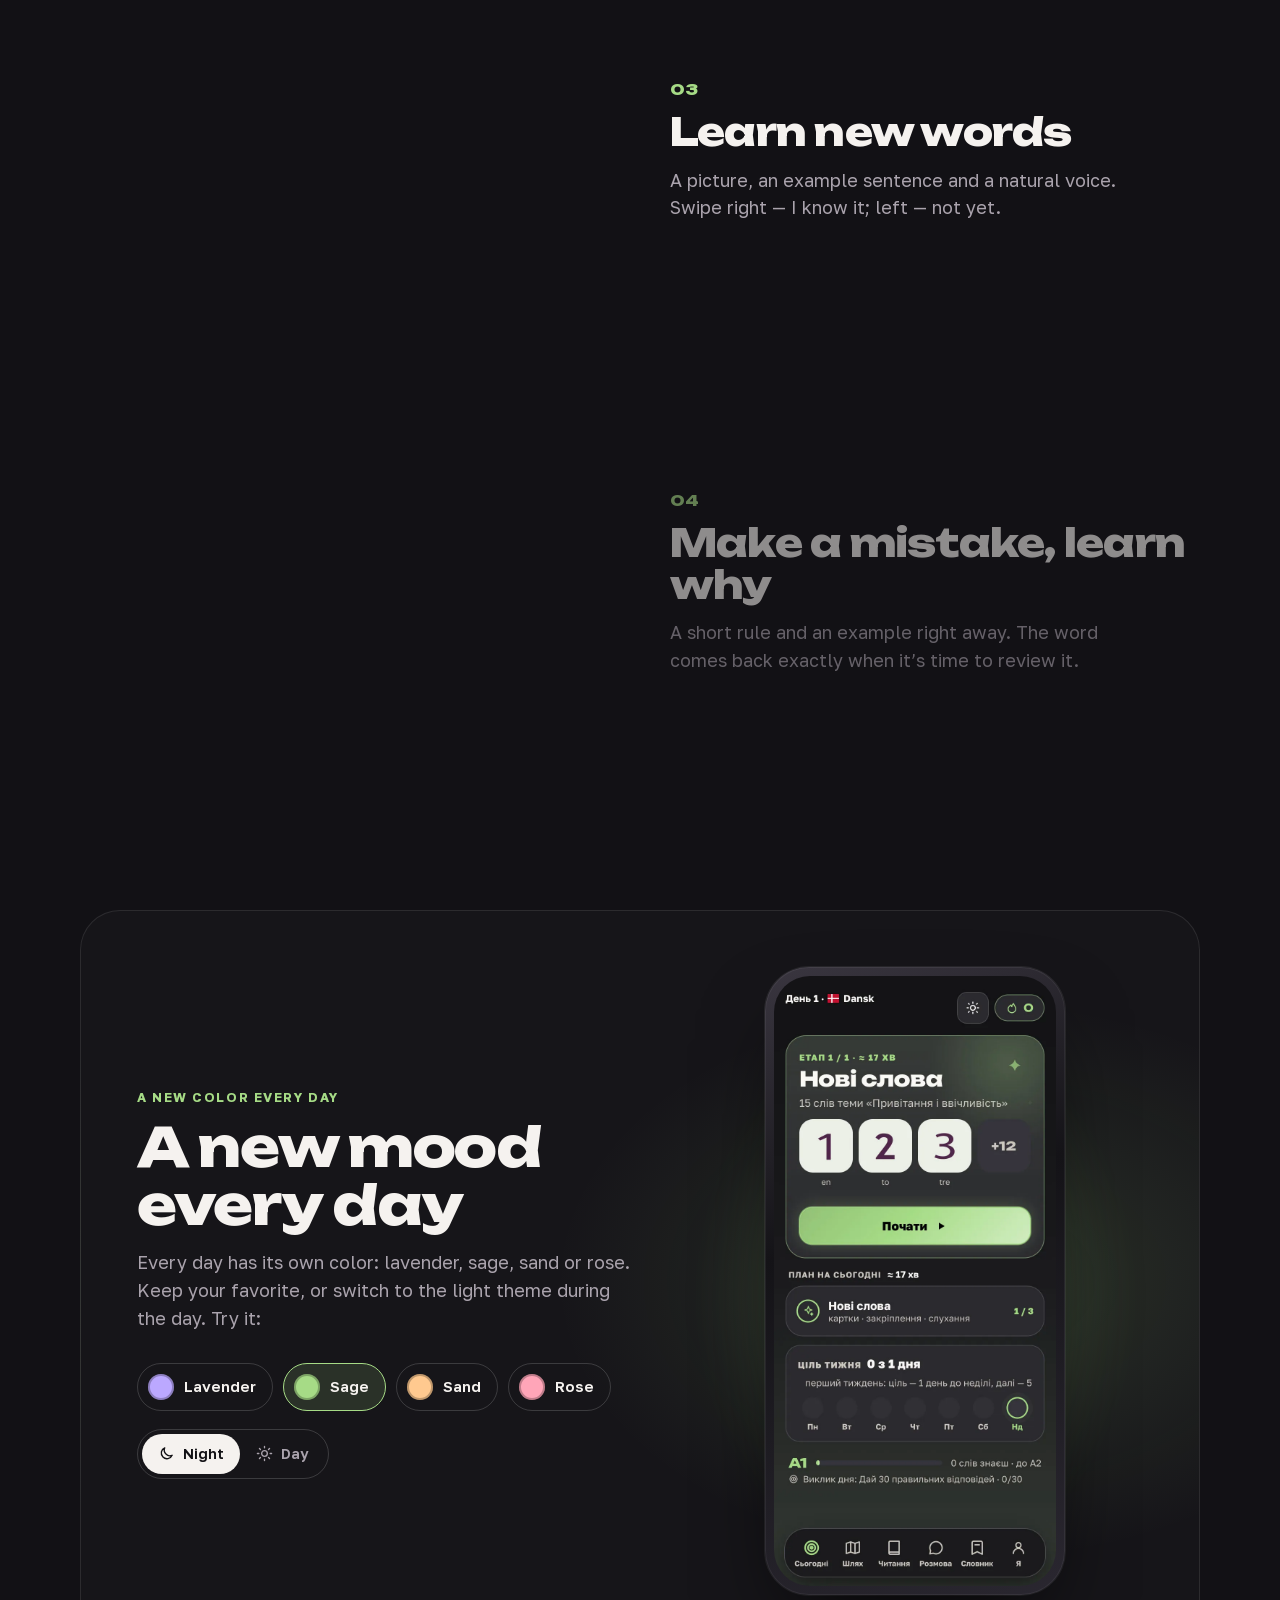
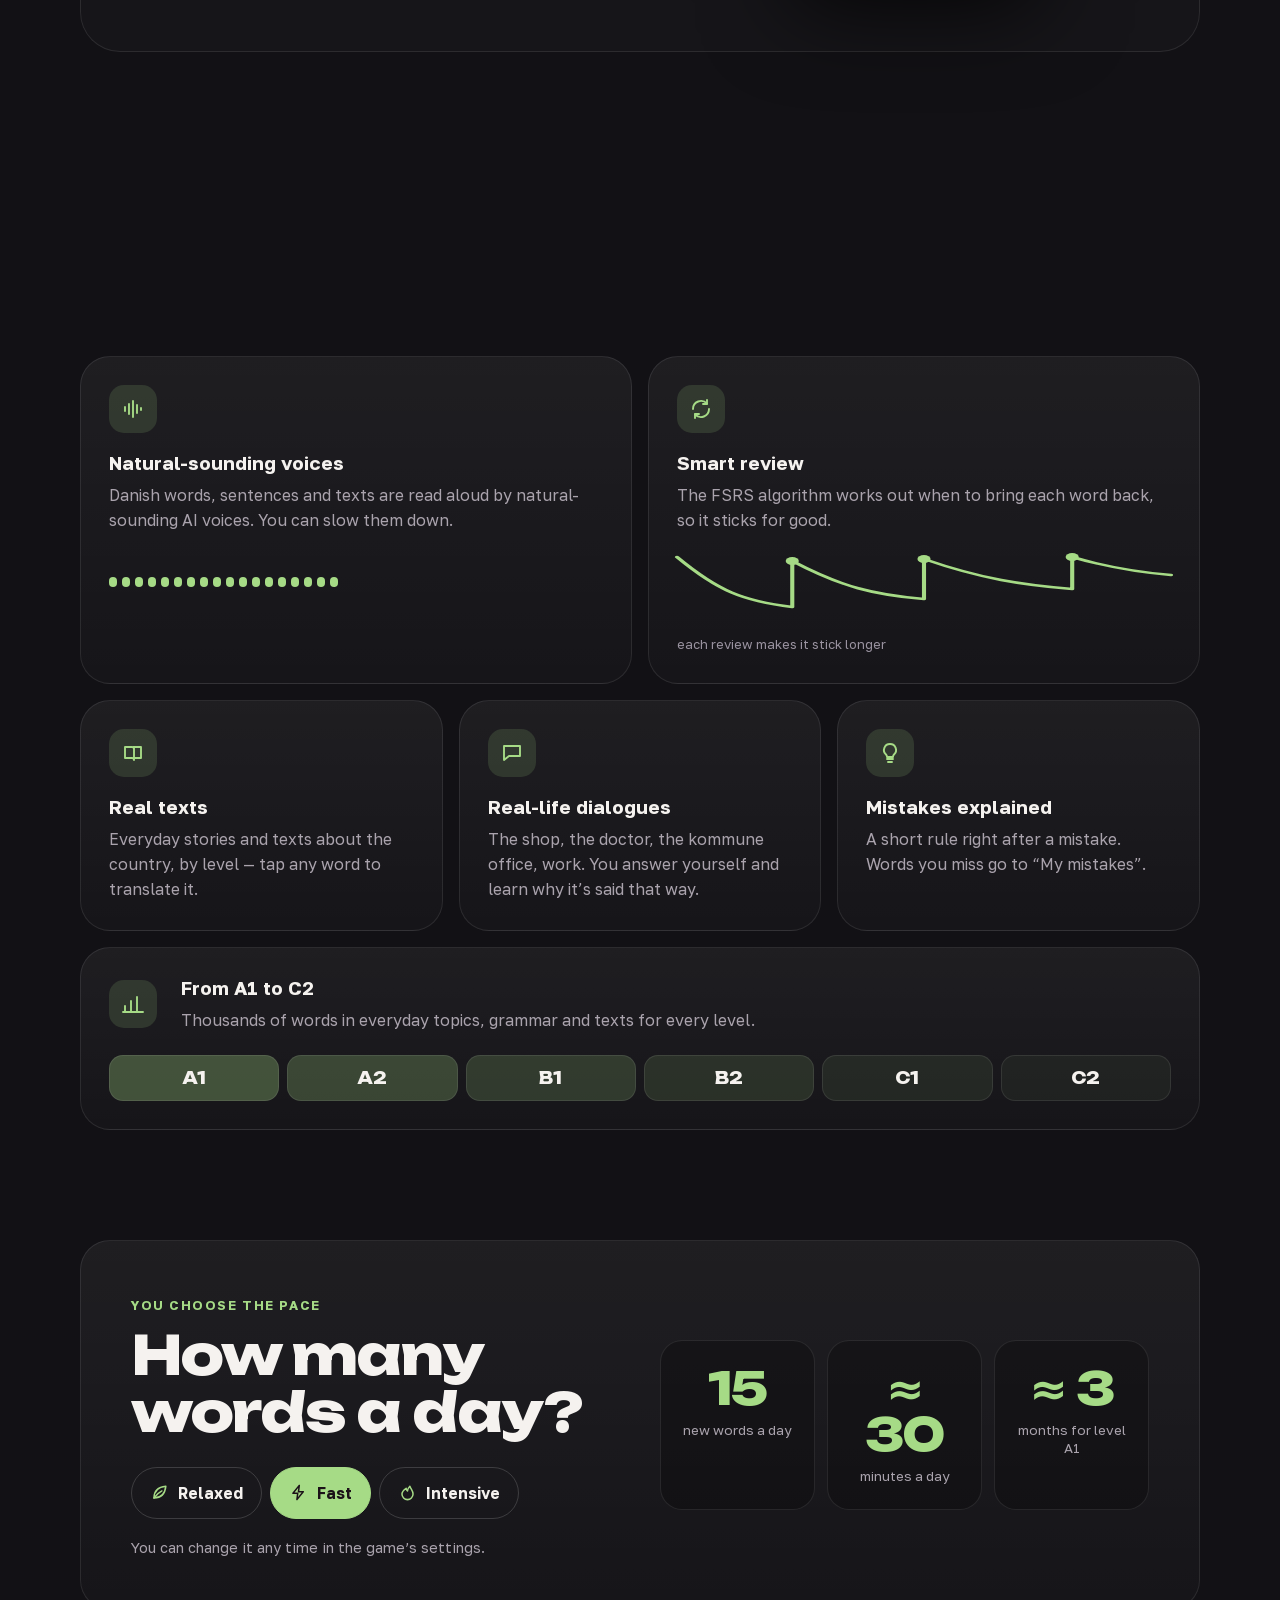
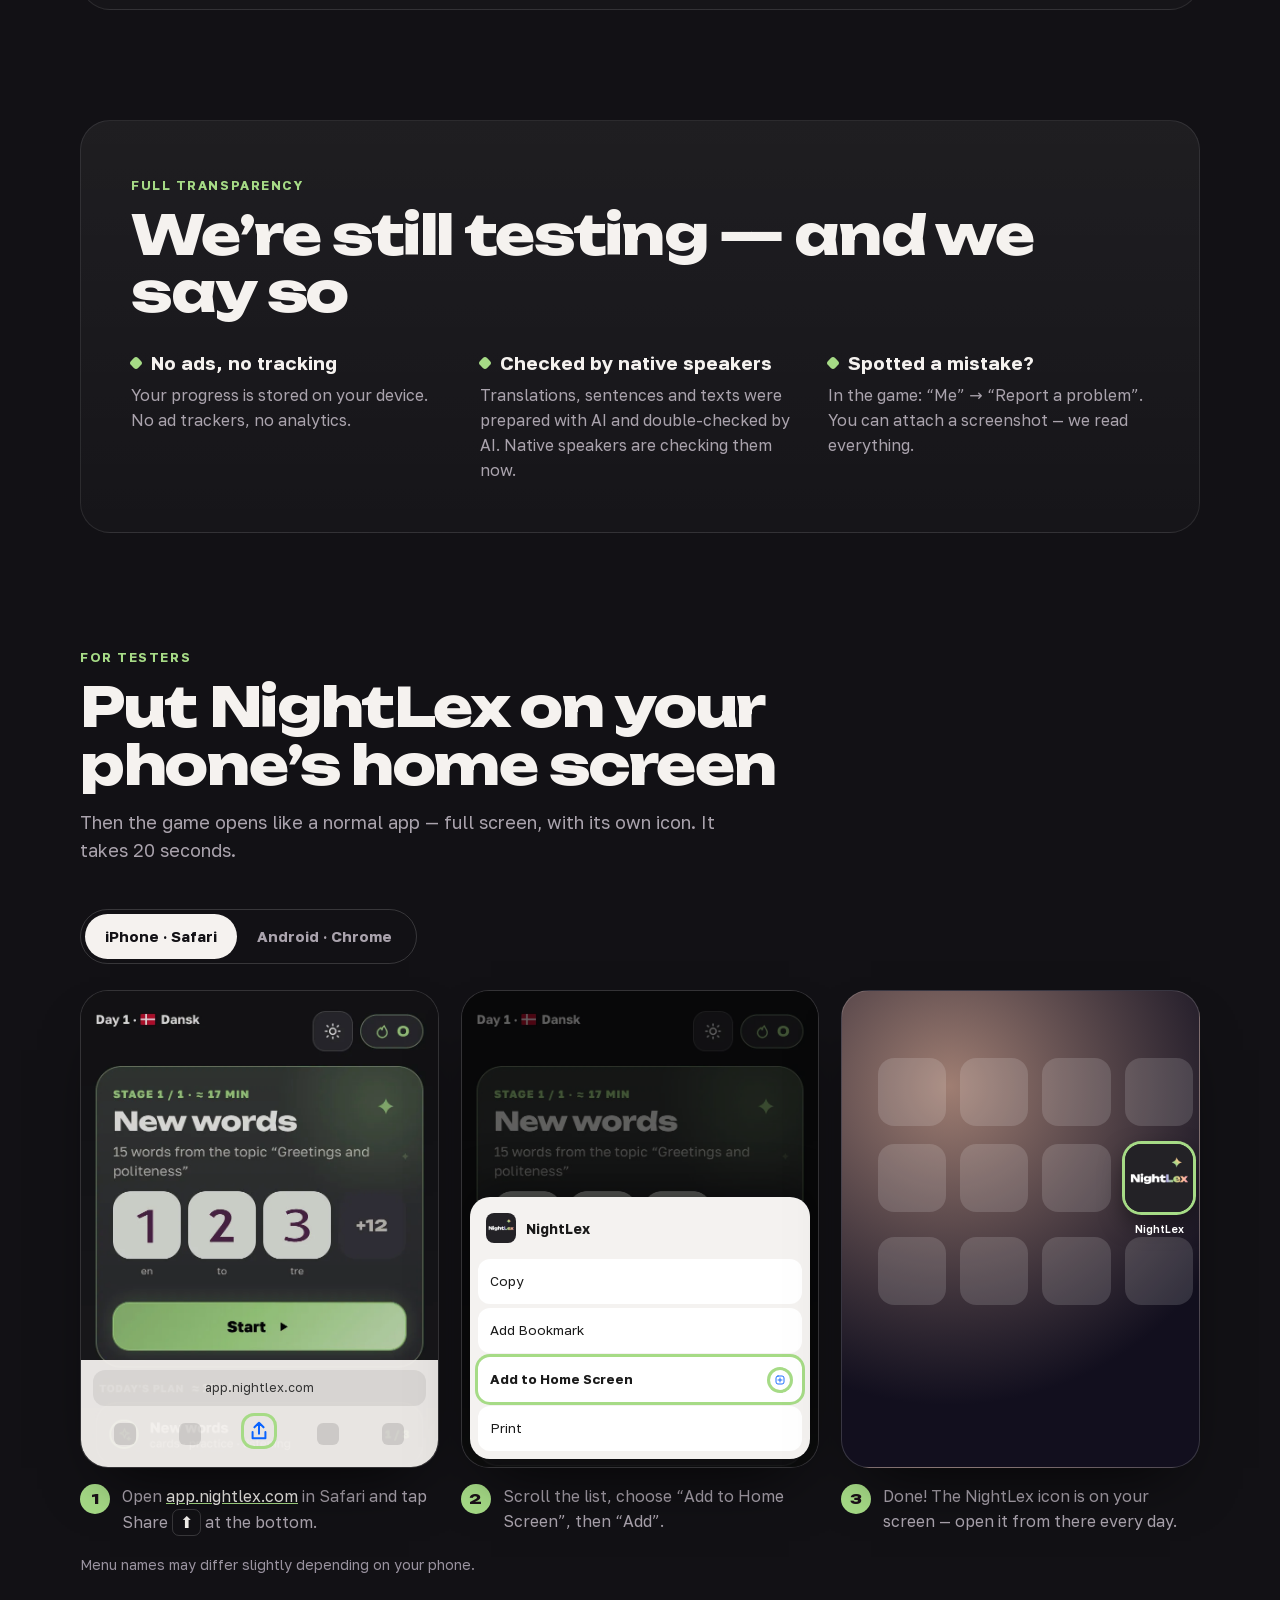
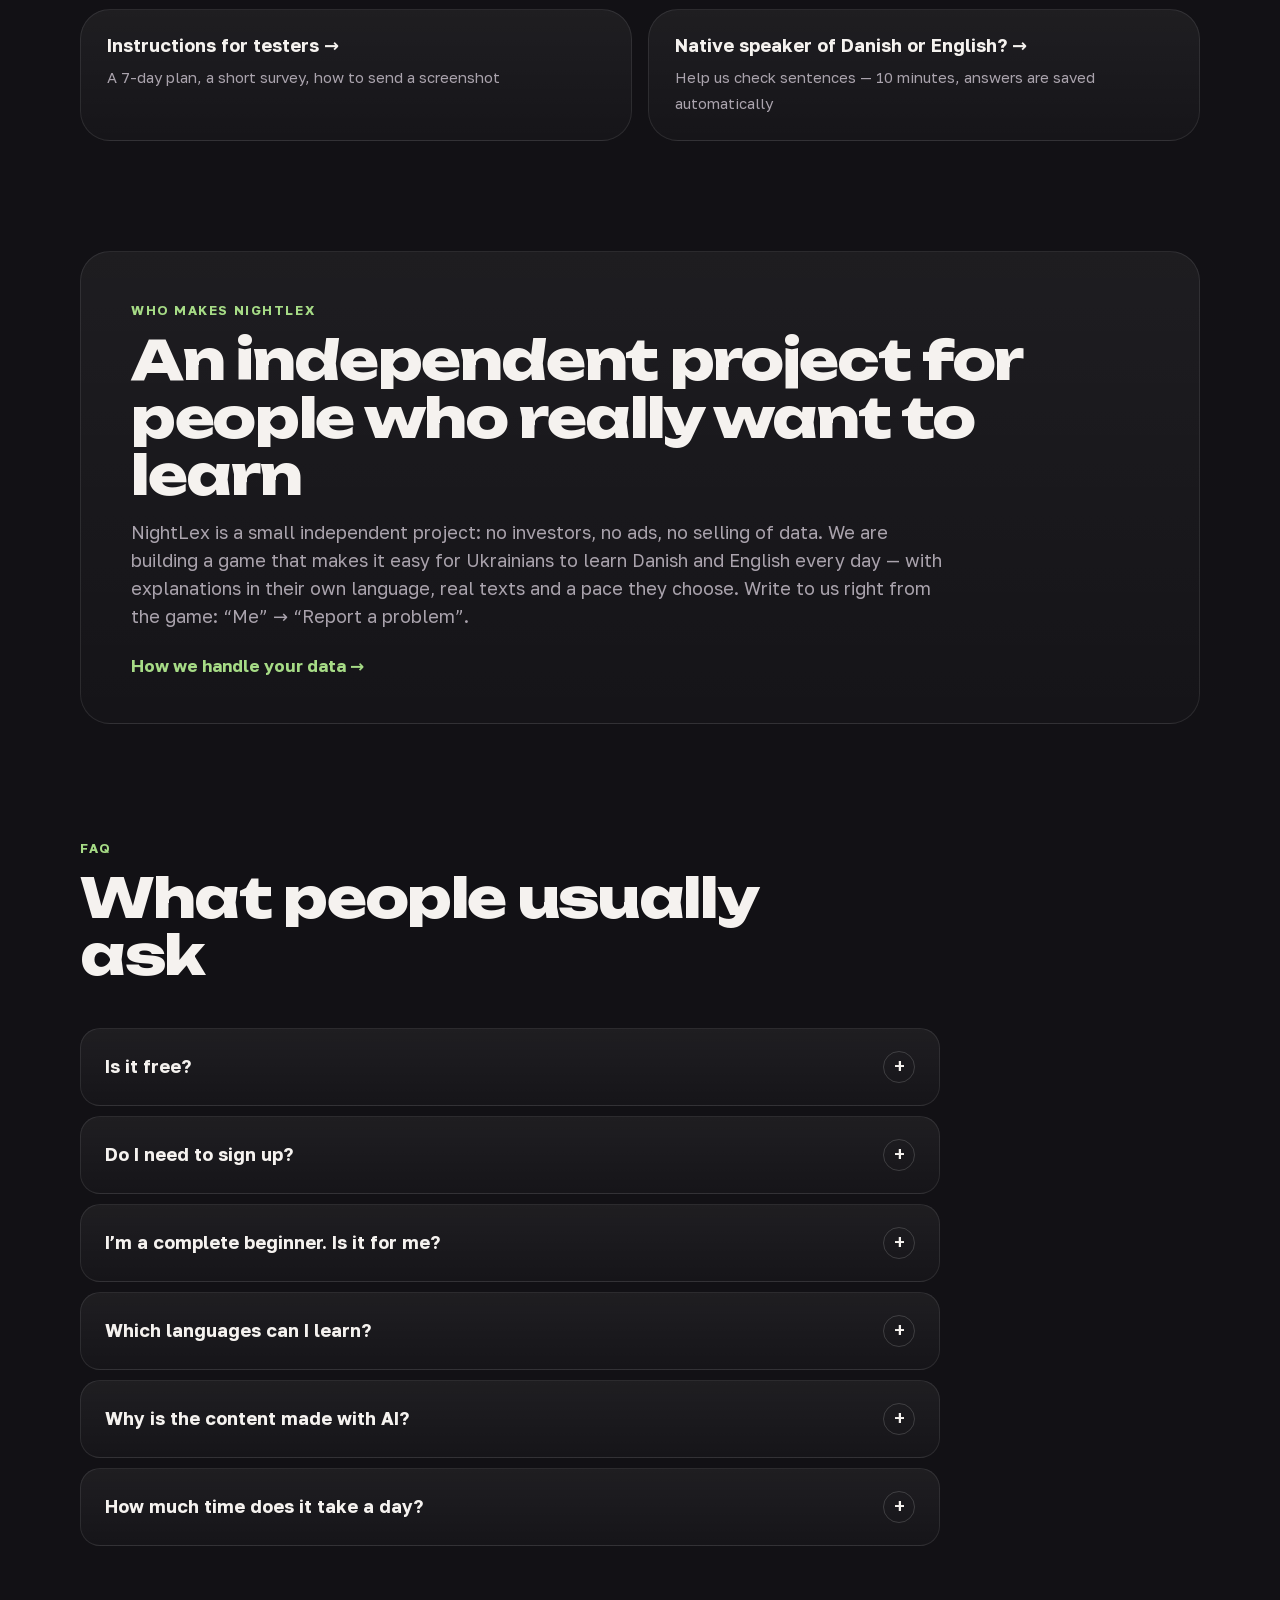
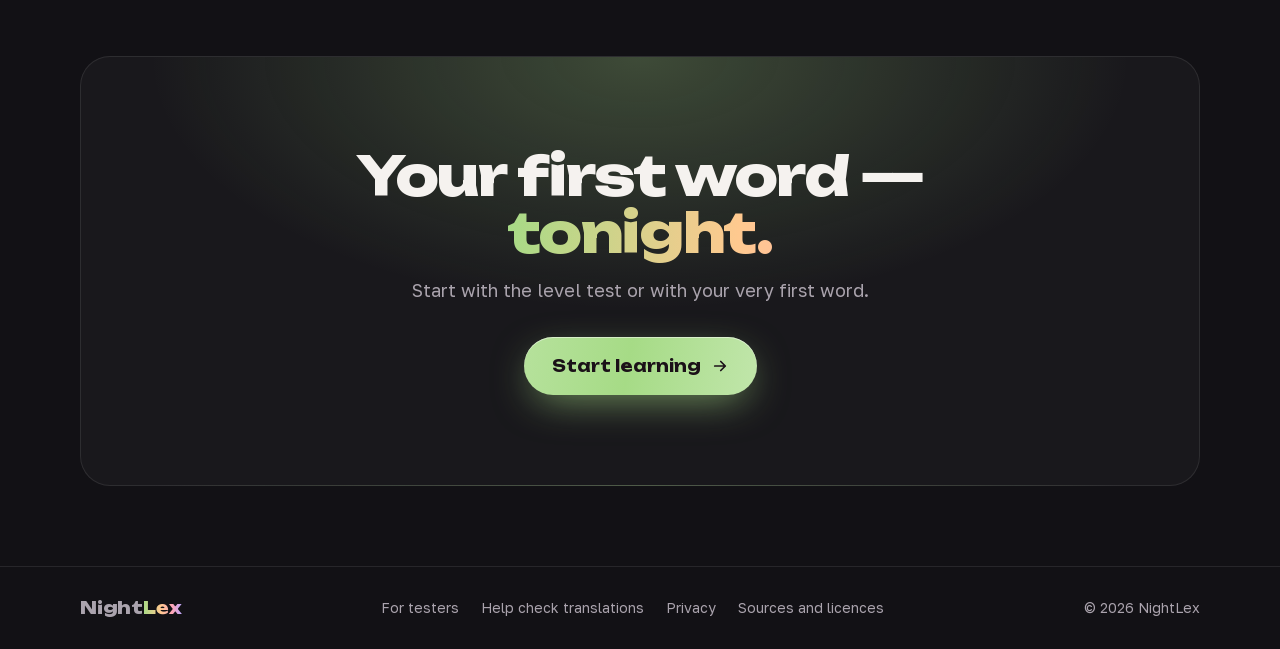
==== commit 7003345d: "Лендінг Co-Authored-By: Claude Opus 5.5 <noreply@anthropic.com>" ====
--- a/index.html
+++ b/index.html
@@ -10,13 +10,34 @@
 <link rel="icon" href="icon-192.png">
 <link rel="apple-touch-icon" href="icon-180.png">
 <link rel="preload" href="fonts/unbounded-cyrillic.woff2" as="font" type="font/woff2" crossorigin>
+<link rel="canonical" href="https://nightlex.com/">
+<link rel="alternate" hreflang="uk" href="https://nightlex.com/">
+<link rel="alternate" hreflang="en" href="https://nightlex.com/?lang=en">
+<link rel="alternate" hreflang="da" href="https://nightlex.com/?lang=da">
+<link rel="alternate" hreflang="x-default" href="https://nightlex.com/">
+<meta property="og:type" content="website">
+<meta property="og:url" content="https://nightlex.com/">
+<meta property="og:site_name" content="NightLex">
+<meta property="og:locale" content="uk_UA">
 <meta property="og:title" content="NightLex — данська й англійська для українців">
 <meta property="og:description" content="Щодня потроху: слова, речення, тексти й діалоги. Від A1 до C2, у своєму темпі.">
-<meta property="og:image" content="https://nightlex.com/img/card_pic.jpg">
+<meta property="og:image" content="https://nightlex.com/img/og.png">
+<meta property="og:image:width" content="1200">
+<meta property="og:image:height" content="630">
+<meta property="og:image:alt" content="NightLex — гра для вивчення данської та англійської">
+<meta name="twitter:card" content="summary_large_image">
+<script type="application/ld+json">[{"@context": "https://schema.org", "@type": "SoftwareApplication", "name": "NightLex", "url": "https://app.nightlex.com/", "applicationCategory": "EducationalApplication", "operatingSystem": "iOS, Android, Windows, macOS (браузер)", "inLanguage": ["uk", "en", "da"], "description": "Гра для вивчення данської та американської англійської від A1 до C2: нові слова, речення, тексти й діалоги, розумне повторення.", "offers": {"@type": "Offer", "price": "0", "priceCurrency": "EUR"}}, {"@context": "https://schema.org", "@type": "FAQPage", "mainEntity": [{"@type": "Question", "name": "Це безкоштовно?", "acceptedAnswer": {"@type": "Answer", "text": "Так, під час тестування все безкоштовно і без реклами."}}, {"@type": "Question", "name": "Потрібна реєстрація?", "acceptedAnswer": {"@type": "Answer", "text": "Ні. Відкриваєш і вчишся — прогрес зберігається на твоєму пристрої."}}, {"@type": "Question", "name": "Я зовсім новачок. Мені підійде?", "acceptedAnswer": {"@type": "Answer", "text": "Так. Обери «Я зовсім новачок» — і почнеш з першого слова. Якщо вже щось знаєш, тест рівня зарахує знайомі слова."}}, {"@type": "Question", "name": "Які мови можна вчити?", "acceptedAnswer": {"@type": "Answer", "text": "Данську та американську англійську — з українським інтерфейсом. Данську також можна вчити з англійським інтерфейсом."}}, {"@type": "Question", "name": "Чому тексти зроблено за допомогою ШІ?", "acceptedAnswer": {"@type": "Answer", "text": "Так ми змогли підготувати тисячі слів, речень і текстів для всіх рівнів. Усе перевірено ще раз ШІ, а зараз носії мови перевіряють рядок за рядком — помилки виправляємо."}}, {"@type": "Question", "name": "Скільки часу треба на день?", "acceptedAnswer": {"@type": "Answer", "text": "Приблизно 20 хвилин у темпі «Спокійно», 30 — у «Швидко» і близько години — в «Інтенсивно». Темп можна змінити будь-коли."}}]}]</script>
 <link rel="stylesheet" href="landing.css">
 </head>
 <body>
 <div class="sky" aria-hidden="true"><svg id="stars" width="100%" height="100%"></svg><div class="aurora"></div></div>
+
+<div class="nstrip" role="region" aria-label="Для носіїв мови">
+ <div class="wrap ns-in">
+  <span class="ns-t" data-t="ns_t">Носій данської чи англійської? Допоможи перевірити слова гри — 10 хв.</span>
+  <span class="ns-bs"><a class="ns-b" href="https://app.nightlex.com/check.html?lang=da" lang="da"><b>DA</b>Tjek dansken →</a><a class="ns-b en" href="https://app.nightlex.com/check.html?lang=en" lang="en"><b>EN</b>Check the English →</a></span>
+ </div>
+</div>
 
 <header class="nav" id="nav">
  <div class="wrap nav-in">
@@ -30,31 +51,16 @@
 </header>
 
 <main>
- <!-- НОСІЯМ МОВИ (22.11.2026, автор: «додай для носіїв блок зверху, щоб посилання одразу вело на перевірку слів») -->
- <section class="wrap natives-w">
-  <div class="natives reveal">
-   <div class="nt-txt">
-    <span class="eyebrow" data-t="e_nat">Для носіїв мови</span>
-    <h2 class="nt-h" data-t="h_nat">Ти носій данської чи англійської?</h2>
-    <p data-t="p_nat">Допоможи перевірити слова й речення гри — 10 хвилин, без реєстрації. Відповіді зберігаються самі.</p>
-   </div>
-   <div class="nt-btns">
-    <a class="nt-btn" href="https://app.nightlex.com/check.html?lang=da" lang="da"><b class="nt-code">DA</b><span><b>Tjek dansken</b><small>Hjælp os — 10 minutter</small></span><svg viewBox="0 0 24 24" aria-hidden="true"><path d="M5 12h14M13 6l6 6-6 6"/></svg></a>
-    <a class="nt-btn en" href="https://app.nightlex.com/check.html?lang=en" lang="en"><b class="nt-code">EN</b><span><b>Check the English</b><small>Help us — 10 minutes</small></span><svg viewBox="0 0 24 24" aria-hidden="true"><path d="M5 12h14M13 6l6 6-6 6"/></svg></a>
-   </div>
-  </div>
- </section>
-
  <section class="hero wrap">
   <div class="hero-txt">
-   <span class="kick reveal"><i></i><span data-t="kick">Тестова версія · A1 → C2</span></span>
-   <h1 class="reveal" data-t="h1" data-html>Данська й англійська.<br><span class="grad">Щодня потроху.</span></h1>
-   <p class="lead reveal" data-t="lead">Гра для українців: нові слова, речення, тексти й діалоги. Кожне слово повертається саме тоді, коли починаєш його забувати.</p>
-   <div class="ctas reveal">
+   <span class="kick"><i></i><span data-t="kick">Тестова версія · A1 → C2</span></span>
+   <h1 data-t="h1" data-html>Данська й англійська.<br><span class="grad">Щодня потроху.</span></h1>
+   <p class="lead" data-t="lead">Гра для українців: нові слова, речення, тексти й діалоги. Кожне слово повертається саме тоді, коли починаєш його забувати.</p>
+   <div class="ctas">
     <a class="btn main big" href="https://app.nightlex.com/"><span data-t="start">Почати вчити</span><svg viewBox="0 0 24 24" aria-hidden="true"><path d="M5 12h14M13 6l6 6-6 6"/></svg></a>
     <a class="btn ghost big" href="#try" data-t="tryit">Спробувати тут ↓</a>
    </div>
-   <ul class="pills reveal" aria-label="Коротко">
+   <ul class="pills" aria-label="Коротко">
     <li data-t="pl1">Без реклами</li><li data-t="pl2">Без стеження</li><li data-t="pl3">Без реєстрації</li><li data-t="pl4">iPhone · Android · ПК</li>
    </ul>
   </div>
@@ -103,12 +109,13 @@
   <div class="story">
    <div class="story-ph"><div class="ph sticky"><img id="storyShot" src="img/pace_rose.webp" alt="" width="390" height="844"></div></div>
    <ol class="steps">
-    <li class="step" data-shot="pace"><span class="num">01</span><h3 data-t="s1">Обери рівень і темп</h3><p data-t="s1p">Короткий тест покаже, з чого почати. Темп — твій: 10, 15 або 20 нових слів на день.</p><img class="m-shot" src="img/pace_rose.webp" data-ps="pace" alt="" loading="lazy" width="390" height="844"></li>
-    <li class="step" data-shot="home"><span class="num">02</span><h3 data-t="s2">Відкрий план дня</h3><p data-t="s2p">Повтор, нові слова, практика, текст або діалог. Крок за кроком — не треба думати, що робити далі.</p><img class="m-shot" src="img/home_rose.webp" data-ps="home" alt="" loading="lazy" width="390" height="844"></li>
-    <li class="step" data-shot="card_pic"><span class="num">03</span><h3 data-t="s3">Вчи нові слова</h3><p data-t="s3p">Картинка, приклад у реченні й живий голос. Свайп вправо — знаю, вліво — ще ні.</p><img class="m-shot" src="img/card_pic_rose.webp" data-ps="card_pic" alt="" loading="lazy" width="390" height="844"></li>
-    <li class="step" data-shot="exercise"><span class="num">04</span><h3 data-t="s4">Помилився — зрозумів</h3><p data-t="s4p">Одразу коротке правило й приклад. Слово повернеться тоді, коли саме час його повторити.</p><img class="m-shot" src="img/exercise_rose.webp" data-ps="exercise" alt="" loading="lazy" width="390" height="844"></li>
+    <li class="step" data-shot="pace"><span class="num">01</span><h3 data-t="s1">Обери рівень і темп</h3><p data-t="s1p">Короткий тест покаже, з чого почати. Темп — твій: 10, 15 або 20 нових слів на день.</p></li>
+    <li class="step" data-shot="home"><span class="num">02</span><h3 data-t="s2">Відкрий план дня</h3><p data-t="s2p">Повтор, нові слова, практика, текст або діалог. Крок за кроком — не треба думати, що робити далі.</p></li>
+    <li class="step" data-shot="card_pic"><span class="num">03</span><h3 data-t="s3">Вчи нові слова</h3><p data-t="s3p">Картинка, приклад у реченні й живий голос. Свайп вправо — знаю, вліво — ще ні.</p></li>
+    <li class="step" data-shot="exercise"><span class="num">04</span><h3 data-t="s4">Помилився — зрозумів</h3><p data-t="s4p">Одразу коротке правило й приклад. Слово повернеться тоді, коли саме час його повторити.</p></li>
    </ol>
   </div>
+  <div class="m-strip" aria-hidden="true"><img src="img/pace_rose.webp" data-ps="pace" alt="" loading="lazy" width="390" height="844"><img src="img/home_rose.webp" data-ps="home" alt="" loading="lazy" width="390" height="844"><img src="img/card_pic_rose.webp" data-ps="card_pic" alt="" loading="lazy" width="390" height="844"><img src="img/exercise_rose.webp" data-ps="exercise" alt="" loading="lazy" width="390" height="844"></div>
  </section>
 
  <section class="wrap sec" id="colors">
@@ -132,7 +139,7 @@
  <section class="wrap sec">
   <div class="sec-head reveal"><span class="eyebrow" data-t="e_feat">Що всередині</span><h2 data-t="h_feat">Усе, щоб заговорити</h2></div>
   <div class="bento">
-   <div class="tile t-voice reveal"><div class="ic"><svg viewBox="0 0 24 24"><path d="M4 10v4M8 7v10M12 4v16M16 8v8M20 11v2"/></svg></div><h3 data-t="f1">Живі голоси</h3><p data-t="f1p">Данські слова, речення й тексти озвучені природними голосами. Можна сповільнити.</p><div class="wave" aria-hidden="true"><i></i><i></i><i></i><i></i><i></i><i></i><i></i><i></i><i></i><i></i><i></i><i></i><i></i><i></i><i></i><i></i><i></i><i></i></div></div>
+   <div class="tile t-voice reveal"><div class="ic"><svg viewBox="0 0 24 24"><path d="M4 10v4M8 7v10M12 4v16M16 8v8M20 11v2"/></svg></div><h3 data-t="f1">Природні голоси</h3><p data-t="f1p">Данські слова, речення й тексти озвучені природними голосами ШІ (англійська — скоро). Можна сповільнити.</p><div class="wave" aria-hidden="true"><i></i><i></i><i></i><i></i><i></i><i></i><i></i><i></i><i></i><i></i><i></i><i></i><i></i><i></i><i></i><i></i><i></i><i></i></div></div>
    <div class="tile t-fsrs reveal"><div class="ic"><svg viewBox="0 0 24 24"><path d="M4 12a8 8 0 0 1 14-5.3M20 12a8 8 0 0 1-14 5.3"/><path d="M18 3v4h-4M6 21v-4h4"/></svg></div><h3 data-t="f2">Розумне повторення</h3><p data-t="f2p">Алгоритм FSRS рахує, коли повернути кожне слово, — щоб воно запам’ятовувалось надовго.</p><div class="curve" aria-hidden="true"><svg viewBox="0 0 300 70" preserveAspectRatio="none"><path class="cv" d="M0 6 C25 40 40 50 70 56 L70 10 C100 36 120 44 150 48 L150 8 C185 28 210 34 240 38 L240 6 C265 18 285 22 300 24"/><circle cx="70" cy="10" r="4"/><circle cx="150" cy="8" r="4"/><circle cx="240" cy="6" r="4"/></svg><small data-t="f2c">повтор — і пам’ять знову повна</small></div></div>
    <div class="tile t-read reveal"><div class="ic"><svg viewBox="0 0 24 24"><path d="M4 6h7a2 2 0 0 1 2 2v11a2 2 0 0 0-2-2H4zM20 6h-7v11h7z"/></svg></div><h3 data-t="f3">Справжні тексти</h3><p data-t="f3p">Історії з життя й тексти про країну за рівнями — з перекладом під пальцем.</p></div>
    <div class="tile t-dlg reveal"><div class="ic"><svg viewBox="0 0 24 24"><path d="M4 5h16v10H9l-5 4z"/></svg></div><h3 data-t="f4">Діалоги з життя</h3><p data-t="f4p">Магазин, лікар, комуна, робота. Відповідаєш сам — і дізнаєшся, чому саме так.</p></div>
@@ -167,7 +174,7 @@
    <h2 data-t="h_hon">Ми ще тестуємо — і кажемо про це прямо</h2>
    <div class="hon-grid">
     <div><h3 data-t="h1c">Без реклами й стеження</h3><p data-t="h1cp">Прогрес зберігається на твоєму пристрої. Жодних рекламних трекерів і аналітики.</p></div>
-    <div><h3 data-t="h2c">Перевірка носіями</h3><p data-t="h2cp">Переклади, речення й тексти підготовлено за допомогою ШІ і вичитано моделлю. Зараз їх перевіряють носії мови.</p></div>
+    <div><h3 data-t="h2c">Перевірка носіями</h3><p data-t="h2cp">Переклади, речення й тексти підготовлено за допомогою ШІ й перевірено ще раз ШІ. Зараз їх перевіряють носії мови.</p></div>
     <div><h3 data-t="h3c">Помітив помилку?</h3><p data-t="h3cp">У грі: «Я» → «Повідомити про проблему». Можна додати знімок екрана — ми все читаємо.</p></div>
    </div>
   </div>
@@ -217,6 +224,15 @@
   </div>
  </section>
 
+ <section class="wrap sec" id="about">
+  <div class="about reveal">
+   <span class="eyebrow" data-t="e_ab">Хто робить NightLex</span>
+   <h2 data-t="h_ab">Незалежний проєкт для тих, хто вчить мову по-справжньому</h2>
+   <p class="sub" data-t="p_ab">NightLex — невеликий незалежний проєкт: без інвесторів, реклами й продажу даних. Ми робимо гру, у якій українцям зручно вчити данську та англійську щодня — з поясненнями рідною мовою, справжніми текстами й темпом, який обираєш сам. Пиши нам прямо з гри: «Я» → «Повідомити про проблему».</p>
+   <a class="ab-link" href="privacy.html" data-t="ab_priv">Як ми поводимося з даними →</a>
+  </div>
+ </section>
+
  <section class="wrap sec" id="faq">
   <div class="sec-head reveal"><span class="eyebrow" data-t="e_faq">Питання</span><h2 data-t="h_faq">Що зазвичай питають</h2></div>
   <div class="faq reveal">
@@ -224,8 +240,8 @@
    <details><summary data-t="q2">Потрібна реєстрація?</summary><p data-t="a2x">Ні. Відкриваєш і вчишся — прогрес зберігається на твоєму пристрої.</p></details>
    <details><summary data-t="q3">Я зовсім новачок. Мені підійде?</summary><p data-t="a3x">Так. Обери «Я зовсім новачок» — і почнеш з першого слова. Якщо вже щось знаєш, тест рівня зарахує знайомі слова.</p></details>
    <details><summary data-t="q4">Які мови можна вчити?</summary><p data-t="a4x">Данську та американську англійську — з українським інтерфейсом. Данську також можна вчити з англійським інтерфейсом.</p></details>
-   <details><summary data-t="q5">Чому тексти зроблено за допомогою ШІ?</summary><p data-t="a5x">Так ми змогли підготувати тисячі слів, речень і текстів для всіх рівнів. Усе вичитано моделлю, а зараз носії мови перевіряють рядок за рядком — помилки виправляємо.</p></details>
-   <details><summary data-t="q6">Скільки часу треба на день?</summary><p data-t="a6x">Приблизно 30 хвилин у темпах «Спокійно» і «Швидко», близько години — в «Інтенсивно». Темп можна змінити будь-коли.</p></details>
+   <details><summary data-t="q5">Чому тексти зроблено за допомогою ШІ?</summary><p data-t="a5x">Так ми змогли підготувати тисячі слів, речень і текстів для всіх рівнів. Усе перевірено ще раз ШІ, а зараз носії мови перевіряють рядок за рядком — помилки виправляємо.</p></details>
+   <details><summary data-t="q6">Скільки часу треба на день?</summary><p data-t="a6x">Приблизно 20 хвилин у темпі «Спокійно», 30 — у «Швидко» і близько години — в «Інтенсивно». Темп можна змінити будь-коли.</p></details>
   </div>
  </section>
 
@@ -241,7 +257,7 @@
 <footer>
  <div class="wrap foot">
   <a class="logo sm" href="./" aria-label="NightLex"><span>Night</span><span class="lx">Lex</span></a>
-  <nav><a href="https://app.nightlex.com/test.html" data-t="ft1">Для тестувальників</a><a href="https://app.nightlex.com/check.html" data-t="ft2">Перевірка носіями</a><a href="credits.html" data-t="ft3">Джерела й ліцензії</a></nav>
+  <nav><a href="https://app.nightlex.com/test.html" data-t="ft1">Для тестувальників</a><a href="https://app.nightlex.com/check.html" data-t="ft2">Перевірка носіями</a><a href="privacy.html" data-t="ft4">Приватність</a><a href="credits.html" data-t="ft3">Джерела й ліцензії</a></nav>
   <span class="copy">© 2026 NightLex</span>
  </div>
 </footer>
--- a/landing.css
+++ b/landing.css
@@ -373,3 +373,46 @@
 .wave i{background:var(--a)}
 .stat b{background:none;-webkit-background-clip:initial;background-clip:initial;color:var(--a)}
 .kick i{background:var(--a);box-shadow:0 0 0 0 color-mix(in srgb,var(--a) 60%,transparent)}
+
+/* ===== 22.11.2026 «до 10»: смужка для носіїв, перший екран, доступність, коротше ===== */
+.nstrip{position:relative;z-index:21;background:linear-gradient(90deg,color-mix(in srgb,var(--a) 22%,#17151b),#1b1920);border-bottom:1px solid color-mix(in srgb,var(--a) 35%,transparent);font-size:14px;padding-top:env(safe-area-inset-top)}
+.ns-in{display:flex;align-items:center;justify-content:center;gap:10px 16px;flex-wrap:wrap;padding-top:9px;padding-bottom:9px}
+.ns-t{color:var(--tx);font-weight:600}
+.ns-bs{display:flex;gap:8px;flex-wrap:wrap}
+.ns-b{display:inline-flex;align-items:center;gap:7px;min-height:34px;padding:4px 12px 4px 5px;border-radius:999px;background:var(--tx);color:var(--bg);font-weight:700;font-size:13.5px;text-decoration:none}
+.ns-b b{display:inline-flex;align-items:center;justify-content:center;width:26px;height:26px;border-radius:999px;background:#C8102E;color:#fff;font:800 10.5px/1 var(--disp)}
+.ns-b.en b{background:#3C3B6E}
+.nav{padding-top:0}
+.nav.solid{background:rgba(18,17,21,.94)}
+/* перший екран: кнопка й значки видно одразу */
+.hero{min-height:0;padding-top:28px}
+.lang button{min-height:36px;min-width:40px;display:inline-flex;align-items:center;justify-content:center;padding:0 10px}
+:root{--mut2:#9a93a0}
+.rd-note,.curve small,.note-c{color:var(--mut2)}
+.step{opacity:.55}
+@media (min-width:981px){.step{min-height:48vh}.hero{min-height:calc(88svh - 110px)}}
+/* «Як це працює» на телефоні: замість 4 великих телефонів — один ряд знімків */
+.m-strip{display:none}
+@media (max-width:980px){
+ .m-strip{display:flex;gap:12px;overflow-x:auto;scroll-snap-type:x mandatory;padding:8px 20px 20px;margin:0 -20px;scrollbar-width:none}
+ .m-strip::-webkit-scrollbar{display:none}
+ .m-strip img{flex:0 0 auto;width:158px;height:auto;aspect-ratio:390/844;border-radius:22px;scroll-snap-align:center;box-shadow:0 0 0 5px #26232b,0 0 0 6px rgba(255,255,255,.08),0 20px 40px -20px rgba(0,0,0,.8)}
+ .step{padding:0 0 26px}
+ .inst{grid-template-columns:none;grid-auto-flow:column;grid-auto-columns:min(76%,300px);overflow-x:auto;scroll-snap-type:x mandatory;max-width:none;padding-bottom:10px;scrollbar-width:none}
+ .inst::-webkit-scrollbar{display:none}
+ .inst figure{scroll-snap-align:start}
+}
+@media (max-width:560px){
+ .btn.sm{display:inline-flex;height:36px;padding:0 14px;font-size:12px}
+ .nav-r{gap:6px}.lang button{min-width:34px;padding:0 7px}
+ .stage{margin-top:26px}
+ .ns-t{font-size:13px;text-align:center}
+}
+/* «Хто робить NightLex» */
+.about{padding:44px 50px;border-radius:30px;border:1px solid var(--line);background:linear-gradient(180deg,rgba(255,255,255,.05),rgba(255,255,255,.015))}
+.about .sub{max-width:46em}
+.ab-link{display:inline-block;margin-top:22px;color:var(--a);font-weight:700;text-decoration:none}
+.ab-link:hover{text-decoration:underline}
+@media (max-width:980px){.about{padding:28px 22px}}
+@media (max-width:560px){.logo{font-size:18px}.logo svg{width:11px;height:11px;margin-top:-12px}.nav-in{gap:8px}.lang{padding:2px}.lang button{min-width:30px;min-height:34px;padding:0 6px;font-size:11.5px}.btn.sm{padding:0 11px;height:34px}}
+@media (max-width:380px){.btn.sm{display:none}}
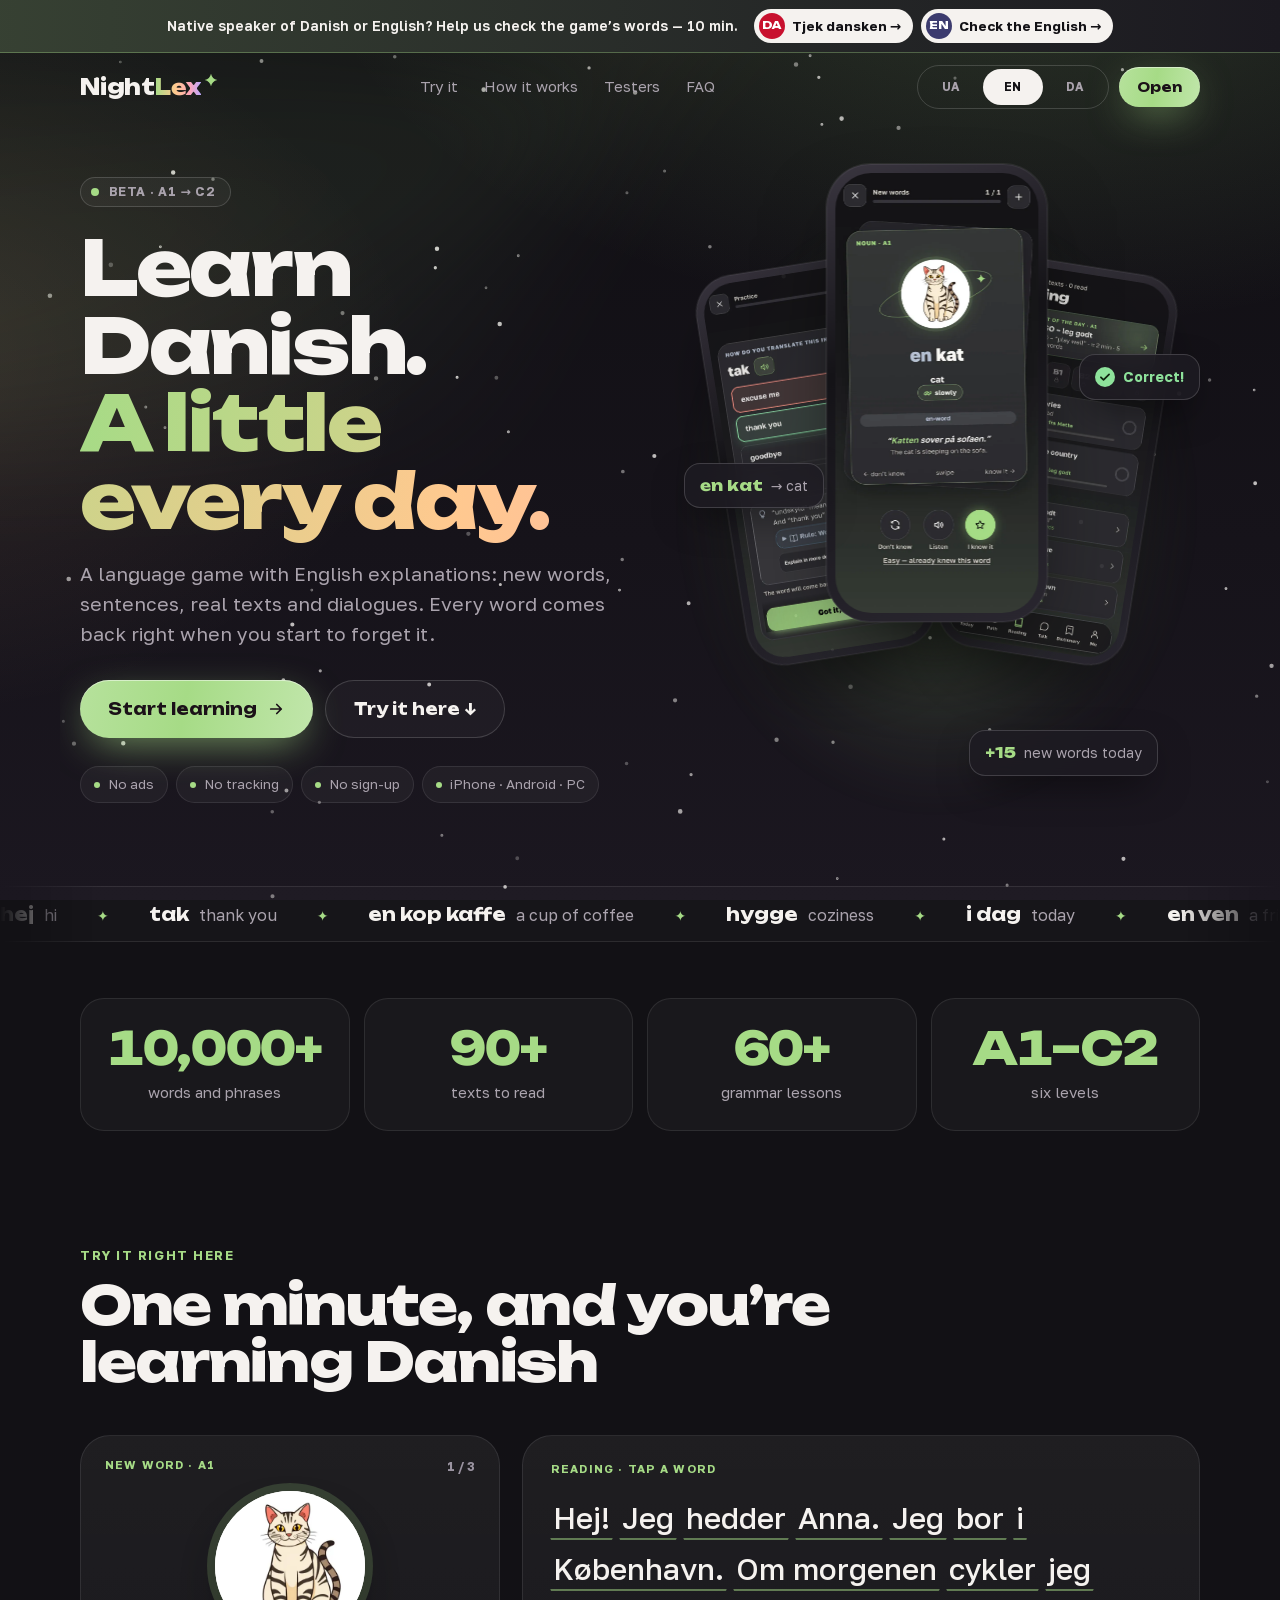
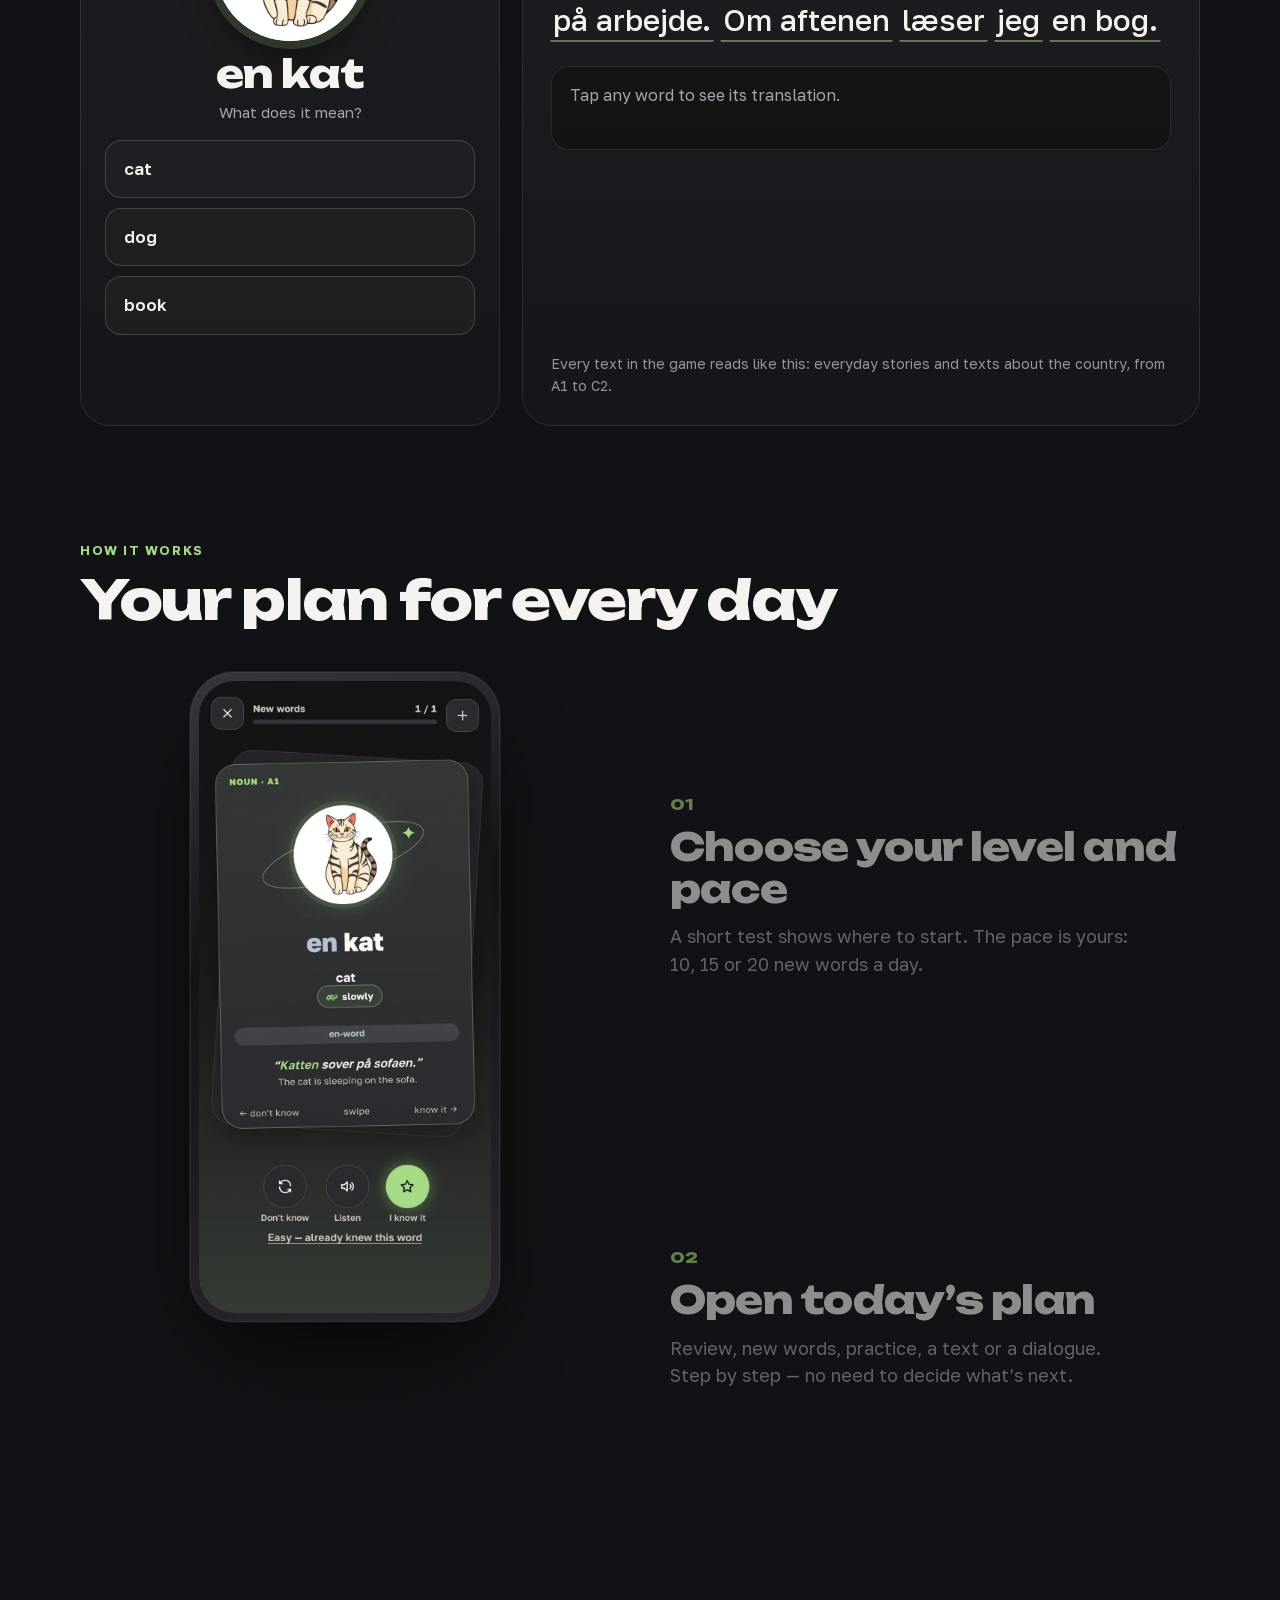
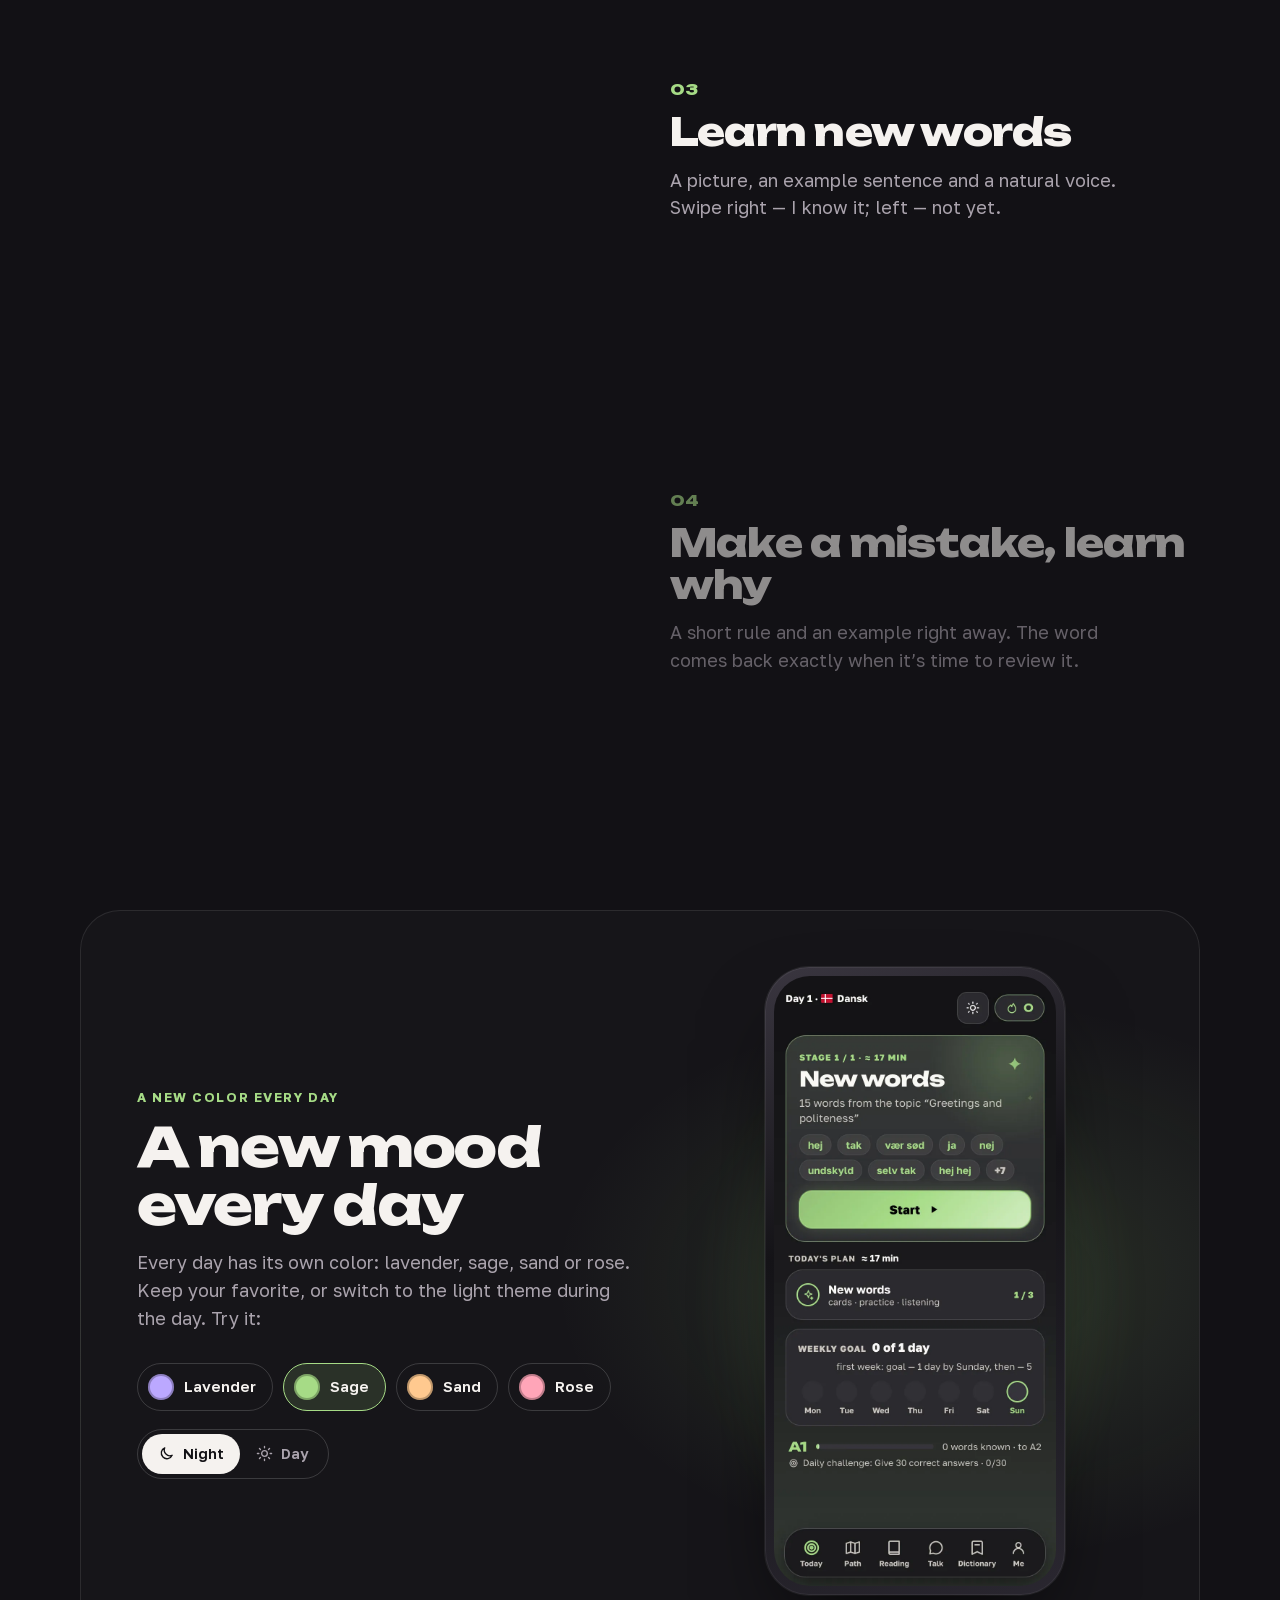
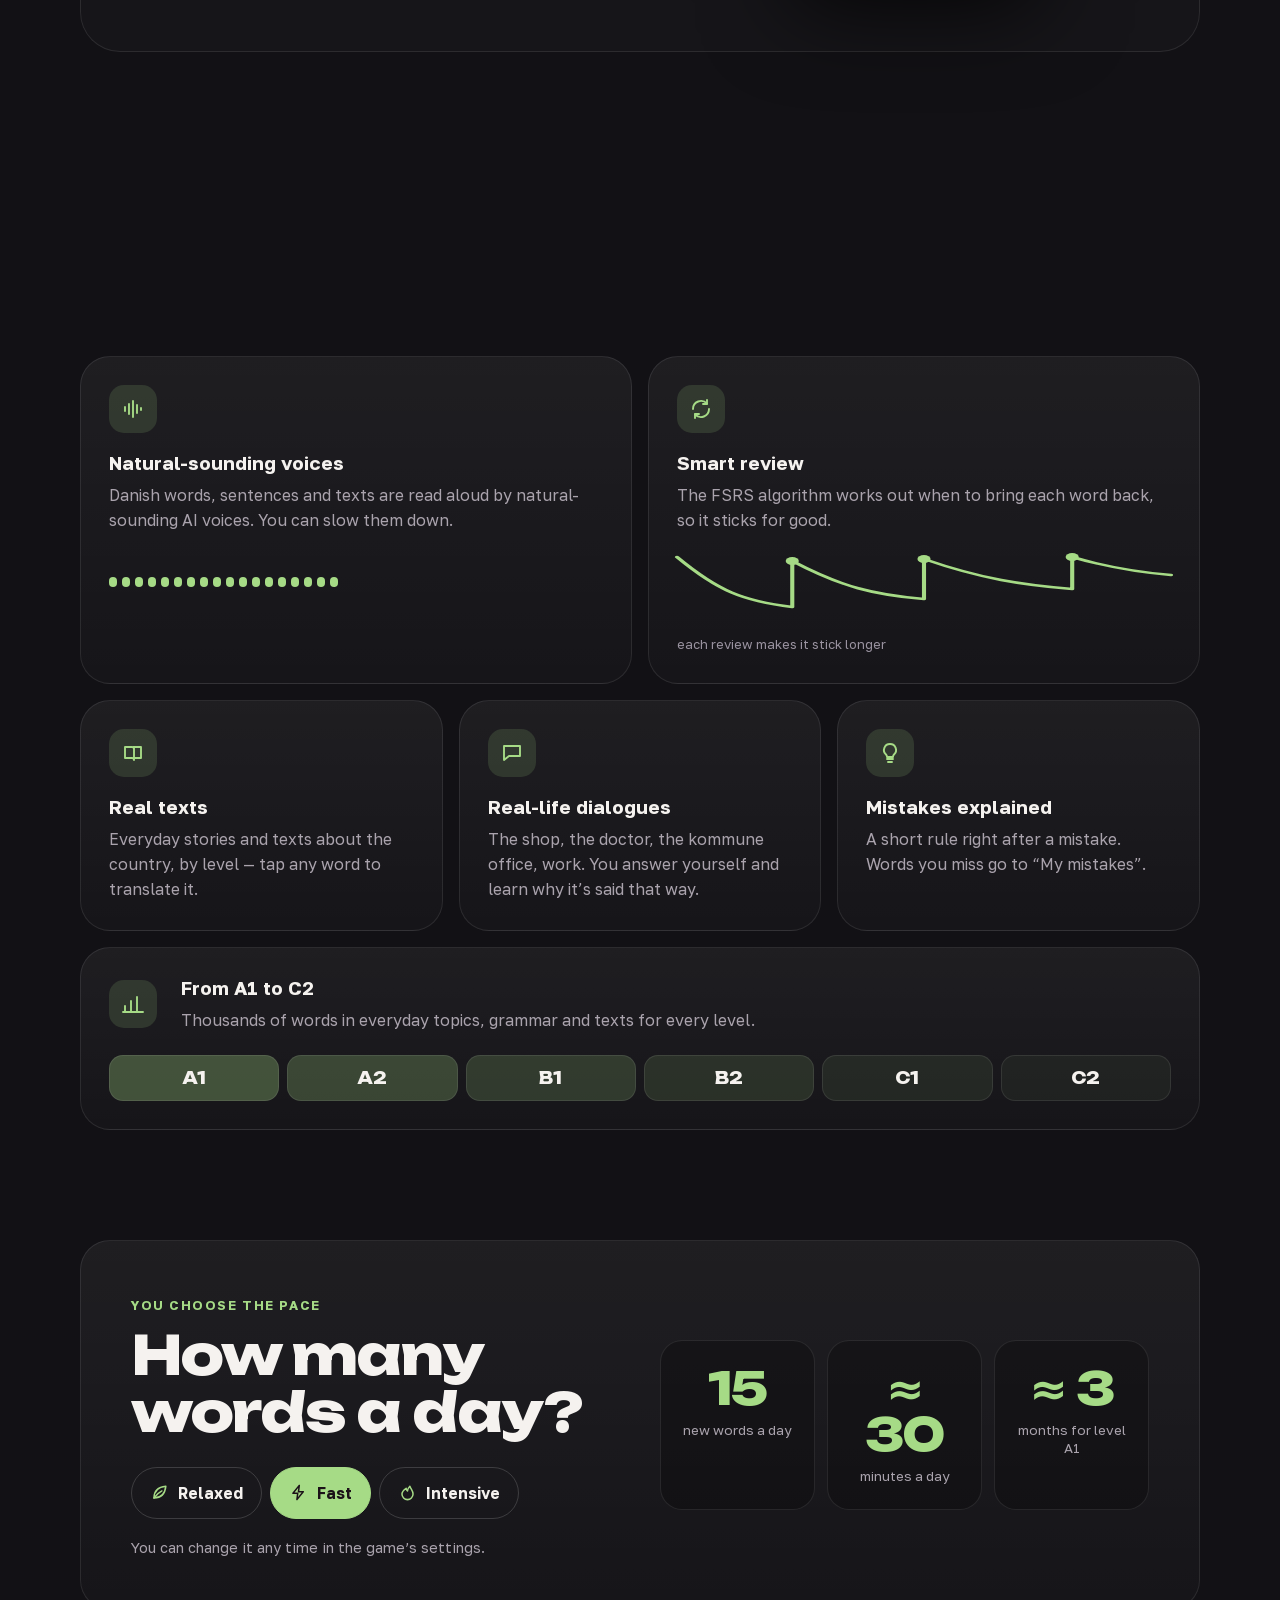
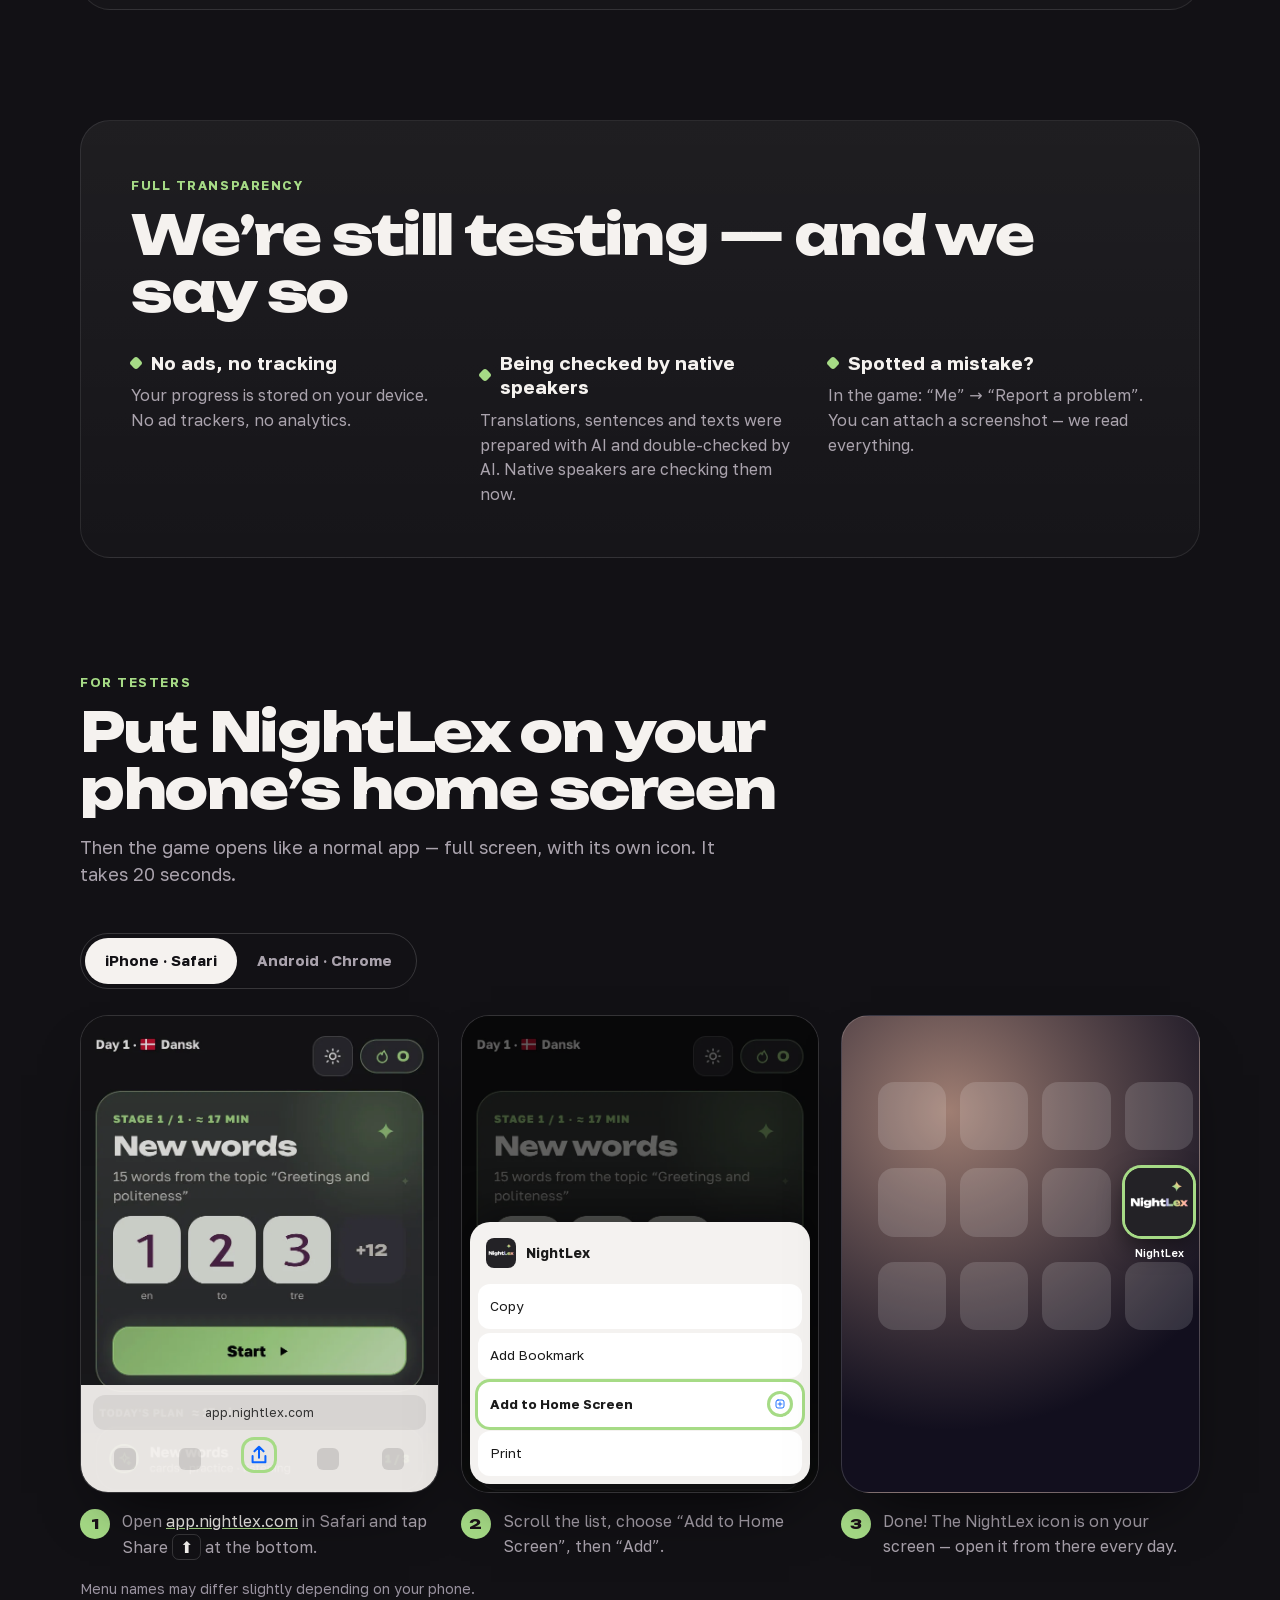
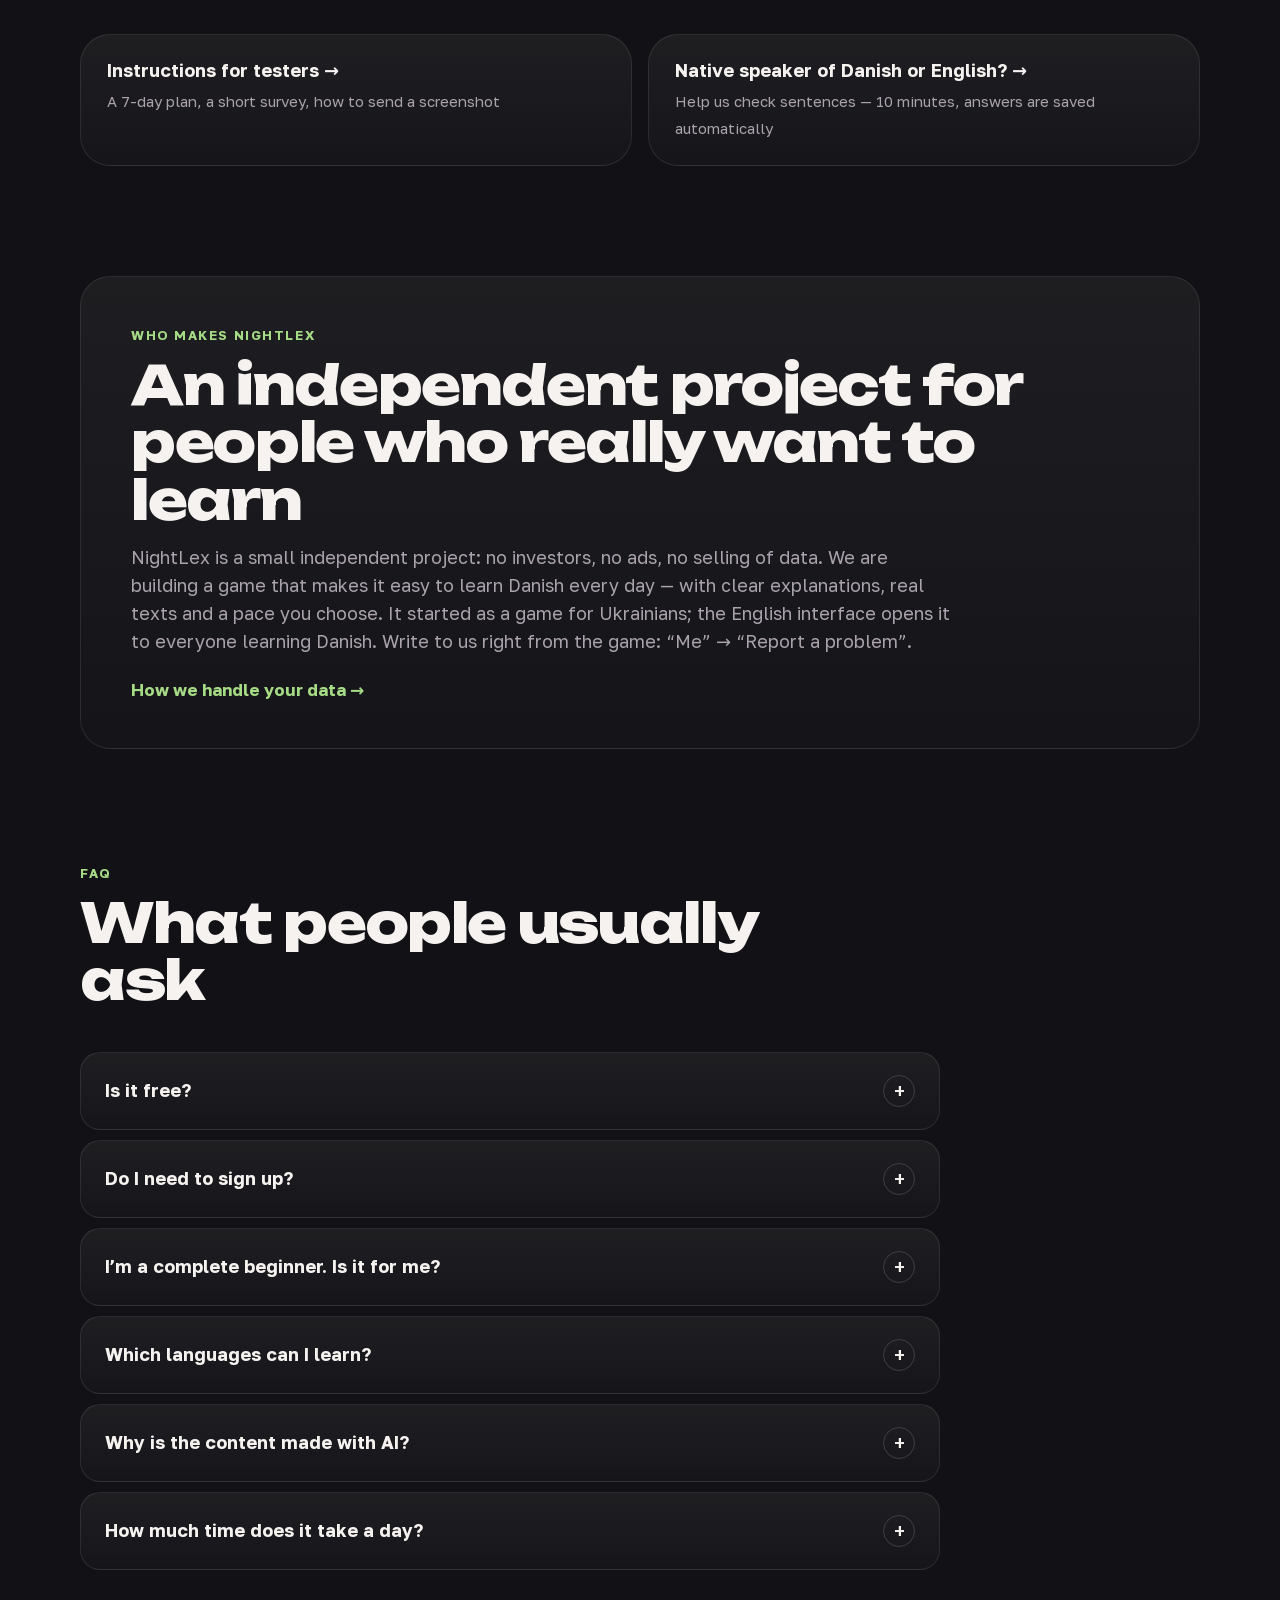
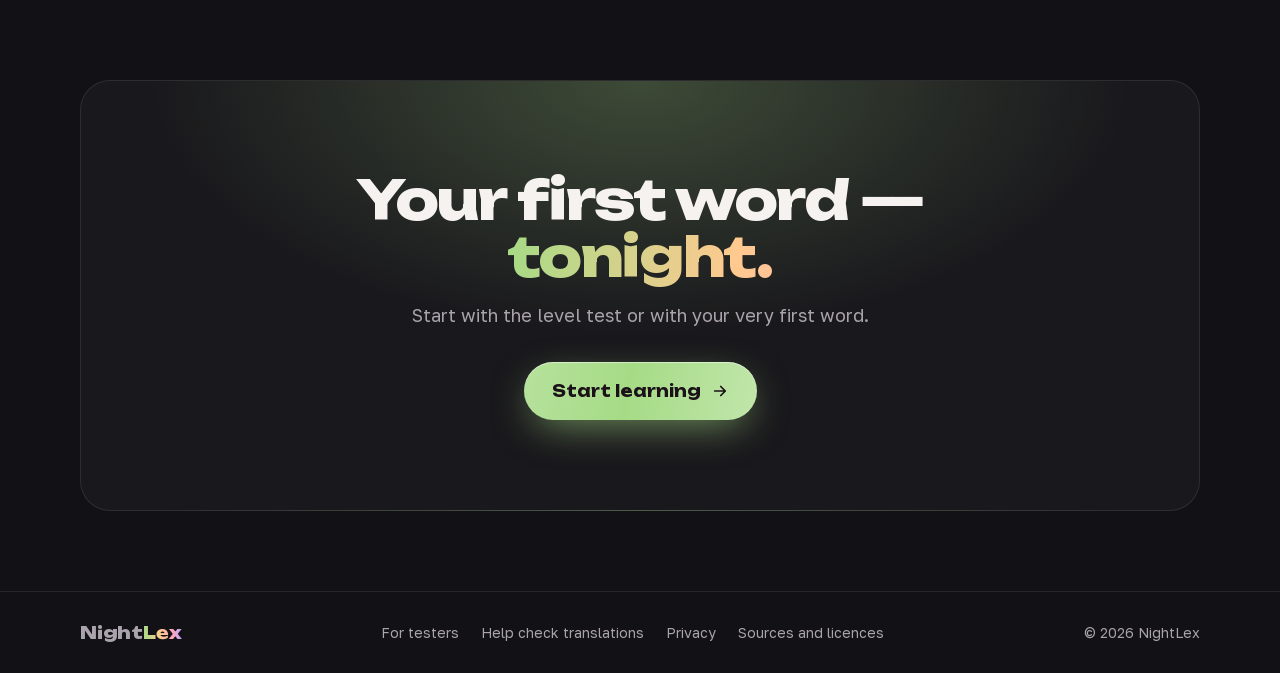
==== commit 297da27a: "Лендінг Co-Authored-By: Claude Opus 5.5 <noreply@anthropic.com>" ====
--- a/index.html
+++ b/index.html
@@ -7,13 +7,13 @@
 <title>NightLex — данська й англійська для українців</title>
 <meta name="description" content="Гра для вивчення данської та англійської: нові слова, речення, читання й розмова — від A1 до C2, у своєму темпі. Без реклами й стеження.">
 <meta name="theme-color" content="#121115">
-<link rel="icon" href="icon-192.png">
-<link rel="apple-touch-icon" href="icon-180.png">
-<link rel="preload" href="fonts/unbounded-cyrillic.woff2" as="font" type="font/woff2" crossorigin>
+<link rel="icon" href="/icon-192.png">
+<link rel="apple-touch-icon" href="/icon-180.png">
+<link rel="preload" href="/fonts/unbounded-cyrillic.woff2" as="font" type="font/woff2" crossorigin>
 <link rel="canonical" href="https://nightlex.com/">
 <link rel="alternate" hreflang="uk" href="https://nightlex.com/">
-<link rel="alternate" hreflang="en" href="https://nightlex.com/?lang=en">
-<link rel="alternate" hreflang="da" href="https://nightlex.com/?lang=da">
+<link rel="alternate" hreflang="en" href="https://nightlex.com/en/">
+<link rel="alternate" hreflang="da" href="https://nightlex.com/da/">
 <link rel="alternate" hreflang="x-default" href="https://nightlex.com/">
 <meta property="og:type" content="website">
 <meta property="og:url" content="https://nightlex.com/">
@@ -27,7 +27,7 @@
 <meta property="og:image:alt" content="NightLex — гра для вивчення данської та англійської">
 <meta name="twitter:card" content="summary_large_image">
 <script type="application/ld+json">[{"@context": "https://schema.org", "@type": "SoftwareApplication", "name": "NightLex", "url": "https://app.nightlex.com/", "applicationCategory": "EducationalApplication", "operatingSystem": "iOS, Android, Windows, macOS (браузер)", "inLanguage": ["uk", "en", "da"], "description": "Гра для вивчення данської та американської англійської від A1 до C2: нові слова, речення, тексти й діалоги, розумне повторення.", "offers": {"@type": "Offer", "price": "0", "priceCurrency": "EUR"}}, {"@context": "https://schema.org", "@type": "FAQPage", "mainEntity": [{"@type": "Question", "name": "Це безкоштовно?", "acceptedAnswer": {"@type": "Answer", "text": "Так, під час тестування все безкоштовно і без реклами."}}, {"@type": "Question", "name": "Потрібна реєстрація?", "acceptedAnswer": {"@type": "Answer", "text": "Ні. Відкриваєш і вчишся — прогрес зберігається на твоєму пристрої."}}, {"@type": "Question", "name": "Я зовсім новачок. Мені підійде?", "acceptedAnswer": {"@type": "Answer", "text": "Так. Обери «Я зовсім новачок» — і почнеш з першого слова. Якщо вже щось знаєш, тест рівня зарахує знайомі слова."}}, {"@type": "Question", "name": "Які мови можна вчити?", "acceptedAnswer": {"@type": "Answer", "text": "Данську та американську англійську — з українським інтерфейсом. Данську також можна вчити з англійським інтерфейсом."}}, {"@type": "Question", "name": "Чому тексти зроблено за допомогою ШІ?", "acceptedAnswer": {"@type": "Answer", "text": "Так ми змогли підготувати тисячі слів, речень і текстів для всіх рівнів. Усе перевірено ще раз ШІ, а зараз носії мови перевіряють рядок за рядком — помилки виправляємо."}}, {"@type": "Question", "name": "Скільки часу треба на день?", "acceptedAnswer": {"@type": "Answer", "text": "Приблизно 20 хвилин у темпі «Спокійно», 30 — у «Швидко» і близько години — в «Інтенсивно». Темп можна змінити будь-коли."}}]}]</script>
-<link rel="stylesheet" href="landing.css">
+<link rel="stylesheet" href="/landing.css">
 </head>
 <body>
 <div class="sky" aria-hidden="true"><svg id="stars" width="100%" height="100%"></svg><div class="aurora"></div></div>
@@ -41,7 +41,7 @@
 
 <header class="nav" id="nav">
  <div class="wrap nav-in">
-  <a class="logo" href="./" aria-label="NightLex"><span>Night</span><span class="lx">Lex</span><svg viewBox="-10 -10 20 20" aria-hidden="true"><path d="M0 -9Q1.62 -1.62 9 0Q1.62 1.62 0 9Q-1.62 1.62 -9 0Q-1.62 -1.62 0 -9Z"/></svg></a>
+  <a class="logo" href="/" aria-label="NightLex"><span>Night</span><span class="lx">Lex</span><svg viewBox="-10 -10 20 20" aria-hidden="true"><path d="M0 -9Q1.62 -1.62 9 0Q1.62 1.62 0 9Q-1.62 1.62 -9 0Q-1.62 -1.62 0 -9Z"/></svg></a>
   <nav class="links" aria-label="Розділи"><a href="#try" data-t="n1">Спробувати</a><a href="#how" data-t="n2">Як це працює</a><a href="#testers" data-t="n3">Тестувальникам</a><a href="#faq" data-t="n4">Питання</a></nav>
   <div class="nav-r">
    <div class="lang" role="group" aria-label="Мова сторінки"><button data-set="uk" aria-pressed="true">UA</button><button data-set="en" aria-pressed="false">EN</button><button data-set="da" aria-pressed="false">DA</button></div>
@@ -66,9 +66,9 @@
   </div>
   <div class="stage" id="stage" aria-hidden="true">
    <div class="glow"></div>
-   <div class="ph ph-l"><img src="img/exercise_rose.webp" data-ps="exercise" alt="" width="390" height="844"></div>
-   <div class="ph ph-r"><img src="img/read_rose.webp" data-ps="read" alt="" width="390" height="844"></div>
-   <div class="ph ph-c"><img src="img/card_pic_rose.webp" data-ps="card_pic" alt="" width="390" height="844"></div>
+   <div class="ph ph-l"><img src="/img/exercise_rose.webp" data-ps="exercise" alt="" width="390" height="844"></div>
+   <div class="ph ph-r"><img src="/img/read_rose.webp" data-ps="read" alt="" width="390" height="844"></div>
+   <div class="ph ph-c"><img src="/img/card_pic_rose.webp" data-ps="card_pic" alt="" width="390" height="844"></div>
    <div class="chip c1"><b>en kat</b><span data-t="ch1">→ кіт</span></div>
    <div class="chip c2"><svg viewBox="0 0 24 24"><path d="M5 12.5l4.5 4.5L19 7.5"/></svg><span data-t="ch2">Правильно!</span></div>
    <div class="chip c3"><b>+15</b><span data-t="ch3">нових слів сьогодні</span></div>
@@ -89,7 +89,7 @@
   <div class="try reveal">
    <div class="quiz" id="quiz">
     <div class="q-top"><span class="tag" data-t="q_tag">Нове слово · A1</span><span class="q-n" id="qN">1 / 3</span></div>
-    <div class="q-pic"><img id="qPic" src="img/cat.webp" alt="" width="384" height="384"></div>
+    <div class="q-pic"><img id="qPic" src="/img/cat.webp" alt="" width="384" height="384"></div>
     <div class="q-word" id="qWord" lang="da">en kat</div>
     <p class="q-ask" data-t="q_ask">Що це означає?</p>
     <div class="q-opts" id="qOpts"></div>
@@ -107,7 +107,7 @@
  <section class="wrap sec" id="how">
   <div class="sec-head reveal"><span class="eyebrow" data-t="e_how">Як це працює</span><h2 data-t="h_how">Твій план на кожен день</h2></div>
   <div class="story">
-   <div class="story-ph"><div class="ph sticky"><img id="storyShot" src="img/pace_rose.webp" alt="" width="390" height="844"></div></div>
+   <div class="story-ph"><div class="ph sticky"><img id="storyShot" src="/img/pace_rose.webp" alt="" width="390" height="844"></div></div>
    <ol class="steps">
     <li class="step" data-shot="pace"><span class="num">01</span><h3 data-t="s1">Обери рівень і темп</h3><p data-t="s1p">Короткий тест покаже, з чого почати. Темп — твій: 10, 15 або 20 нових слів на день.</p></li>
     <li class="step" data-shot="home"><span class="num">02</span><h3 data-t="s2">Відкрий план дня</h3><p data-t="s2p">Повтор, нові слова, практика, текст або діалог. Крок за кроком — не треба думати, що робити далі.</p></li>
@@ -115,7 +115,7 @@
     <li class="step" data-shot="exercise"><span class="num">04</span><h3 data-t="s4">Помилився — зрозумів</h3><p data-t="s4p">Одразу коротке правило й приклад. Слово повернеться тоді, коли саме час його повторити.</p></li>
    </ol>
   </div>
-  <div class="m-strip" aria-hidden="true"><img src="img/pace_rose.webp" data-ps="pace" alt="" loading="lazy" width="390" height="844"><img src="img/home_rose.webp" data-ps="home" alt="" loading="lazy" width="390" height="844"><img src="img/card_pic_rose.webp" data-ps="card_pic" alt="" loading="lazy" width="390" height="844"><img src="img/exercise_rose.webp" data-ps="exercise" alt="" loading="lazy" width="390" height="844"></div>
+  <div class="m-strip" aria-hidden="true"><img src="/img/pace_rose.webp" data-ps="pace" alt="" loading="lazy" width="390" height="844"><img src="/img/home_rose.webp" data-ps="home" alt="" loading="lazy" width="390" height="844"><img src="/img/card_pic_rose.webp" data-ps="card_pic" alt="" loading="lazy" width="390" height="844"><img src="/img/exercise_rose.webp" data-ps="exercise" alt="" loading="lazy" width="390" height="844"></div>
  </section>
 
  <section class="wrap sec" id="colors">
@@ -132,7 +132,7 @@
     </div>
     <div class="daynight" role="group" aria-label="Тема"><button data-mode="dark" aria-pressed="true"><svg viewBox="0 0 24 24"><path d="M20 14.5A8 8 0 0 1 9.5 4a8 8 0 1 0 10.5 10.5z"/></svg><span data-t="m_dark">Ніч</span></button><button data-mode="light" aria-pressed="false"><svg viewBox="0 0 24 24"><circle cx="12" cy="12" r="4"/><path d="M12 2v2M12 20v2M4.9 4.9l1.4 1.4M17.7 17.7l1.4 1.4M2 12h2M20 12h2M4.9 19.1l1.4-1.4M17.7 6.3l1.4-1.4"/></svg><span data-t="m_light">День</span></button></div>
    </div>
-   <div class="col-ph"><div class="glow"></div><div class="ph"><img id="palShot" src="img/pal_rose.webp" alt="" width="390" height="844"></div></div>
+   <div class="col-ph"><div class="glow"></div><div class="ph"><img id="palShot" src="/img/pal_rose.webp" alt="" width="390" height="844"></div></div>
   </div>
  </section>
 
@@ -174,7 +174,7 @@
    <h2 data-t="h_hon">Ми ще тестуємо — і кажемо про це прямо</h2>
    <div class="hon-grid">
     <div><h3 data-t="h1c">Без реклами й стеження</h3><p data-t="h1cp">Прогрес зберігається на твоєму пристрої. Жодних рекламних трекерів і аналітики.</p></div>
-    <div><h3 data-t="h2c">Перевірка носіями</h3><p data-t="h2cp">Переклади, речення й тексти підготовлено за допомогою ШІ й перевірено ще раз ШІ. Зараз їх перевіряють носії мови.</p></div>
+    <div><h3 data-t="h2c">Зараз перевіряють носії</h3><p data-t="h2cp">Переклади, речення й тексти підготовлено за допомогою ШІ й перевірено ще раз ШІ. Зараз їх перевіряють носії мови.</p></div>
     <div><h3 data-t="h3c">Помітив помилку?</h3><p data-t="h3cp">У грі: «Я» → «Повідомити про проблему». Можна додати знімок екрана — ми все читаємо.</p></div>
    </div>
   </div>
@@ -189,15 +189,15 @@
   <div class="os-pane" id="pane-ios" role="tabpanel" aria-labelledby="tab-ios">
    <div class="inst">
     <figure><div class="mini">
-      <div class="m-body m-app"><img src="img/home_rose.webp" data-ps="home" alt=""></div>
+      <div class="m-body m-app"><img src="/img/home_rose.webp" data-ps="home" alt=""></div>
       <div class="m-tool"><span class="m-url">app.nightlex.com</span><div class="m-icons"><i></i><i></i><i class="hl"><svg viewBox="0 0 24 24"><path d="M12 3v12M7 8l5-5 5 5M5 13v7h14v-7"/></svg></i><i></i><i></i></div></div>
      </div><figcaption><b>1</b><span data-t="i1" data-html>Відкрий <u>app.nightlex.com</u> у Safari і натисни «Поділитися» <span class="kbd">⬆︎</span> внизу.</span></figcaption></figure>
     <figure><div class="mini">
-      <div class="m-body m-app m-dim"><img src="img/home_rose.webp" data-ps="home" alt=""></div>
-      <div class="m-sheet"><div class="ms-head"><img src="icon-180.png" alt=""><span>NightLex</span></div><div class="ms-row"><span data-t="ms1">Копіювати</span></div><div class="ms-row"><span data-t="ms2">Додати закладку</span></div><div class="ms-row hl"><span data-t="ms3">На екран «Додому»</span><svg viewBox="0 0 24 24"><rect x="4" y="4" width="16" height="16" rx="4"/><path d="M12 8v8M8 12h8"/></svg></div><div class="ms-row"><span data-t="ms4">Друкувати</span></div></div>
+      <div class="m-body m-app m-dim"><img src="/img/home_rose.webp" data-ps="home" alt=""></div>
+      <div class="m-sheet"><div class="ms-head"><img src="/icon-180.png" alt=""><span>NightLex</span></div><div class="ms-row"><span data-t="ms1">Копіювати</span></div><div class="ms-row"><span data-t="ms2">Додати закладку</span></div><div class="ms-row hl"><span data-t="ms3">На екран «Додому»</span><svg viewBox="0 0 24 24"><rect x="4" y="4" width="16" height="16" rx="4"/><path d="M12 8v8M8 12h8"/></svg></div><div class="ms-row"><span data-t="ms4">Друкувати</span></div></div>
      </div><figcaption><b>2</b><span data-t="i2">Прогорни список, обери «На екран "Додому"», потім «Додати».</span></figcaption></figure>
     <figure><div class="mini m-home">
-      <div class="hs"><i></i><i></i><i></i><i></i><i></i><i></i><i></i><i class="nx"><img src="icon-180.png" alt=""><span>NightLex</span></i><i></i><i></i><i></i><i></i></div>
+      <div class="hs"><i></i><i></i><i></i><i></i><i></i><i></i><i></i><i class="nx"><img src="/icon-180.png" alt=""><span>NightLex</span></i><i></i><i></i><i></i><i></i></div>
      </div><figcaption><b>3</b><span data-t="i3">Готово! Іконка NightLex на екрані — відкривай звідти щодня.</span></figcaption></figure>
    </div>
   </div>
@@ -205,15 +205,15 @@
    <div class="inst">
     <figure><div class="mini">
       <div class="m-chrome"><span class="m-url">app.nightlex.com</span><i class="hl dots"><svg viewBox="0 0 24 24"><circle cx="12" cy="5" r="1.8"/><circle cx="12" cy="12" r="1.8"/><circle cx="12" cy="19" r="1.8"/></svg></i></div>
-      <div class="m-body m-app"><img src="img/home_rose.webp" data-ps="home" alt=""></div>
+      <div class="m-body m-app"><img src="/img/home_rose.webp" data-ps="home" alt=""></div>
      </div><figcaption><b>1</b><span data-t="a1" data-html>Відкрий <u>app.nightlex.com</u> у Chrome і натисни меню <span class="kbd">⋮</span> угорі праворуч.</span></figcaption></figure>
     <figure><div class="mini">
       <div class="m-chrome"><span class="m-url">app.nightlex.com</span><i class="dots"><svg viewBox="0 0 24 24"><circle cx="12" cy="5" r="1.8"/><circle cx="12" cy="12" r="1.8"/><circle cx="12" cy="19" r="1.8"/></svg></i></div>
-      <div class="m-body m-app m-dim"><img src="img/home_rose.webp" data-ps="home" alt=""></div>
+      <div class="m-body m-app m-dim"><img src="/img/home_rose.webp" data-ps="home" alt=""></div>
       <div class="m-menu"><div class="ms-row"><span data-t="am1">Нова вкладка</span></div><div class="ms-row"><span data-t="am2">Історія</span></div><div class="ms-row hl"><span data-t="am3">Додати на головний екран</span></div><div class="ms-row"><span data-t="am4">Налаштування</span></div></div>
      </div><figcaption><b>2</b><span data-t="a2">Обери «Додати на головний екран» (або «Установити застосунок»), потім «Додати».</span></figcaption></figure>
     <figure><div class="mini m-home">
-      <div class="hs"><i></i><i></i><i></i><i></i><i></i><i></i><i></i><i class="nx"><img src="icon-180.png" alt=""><span>NightLex</span></i><i></i><i></i><i></i><i></i></div>
+      <div class="hs"><i></i><i></i><i></i><i></i><i></i><i></i><i></i><i class="nx"><img src="/icon-180.png" alt=""><span>NightLex</span></i><i></i><i></i><i></i><i></i></div>
      </div><figcaption><b>3</b><span data-t="a3">Готово! Відкривай NightLex з головного екрана.</span></figcaption></figure>
    </div>
   </div>
@@ -229,7 +229,7 @@
    <span class="eyebrow" data-t="e_ab">Хто робить NightLex</span>
    <h2 data-t="h_ab">Незалежний проєкт для тих, хто вчить мову по-справжньому</h2>
    <p class="sub" data-t="p_ab">NightLex — невеликий незалежний проєкт: без інвесторів, реклами й продажу даних. Ми робимо гру, у якій українцям зручно вчити данську та англійську щодня — з поясненнями рідною мовою, справжніми текстами й темпом, який обираєш сам. Пиши нам прямо з гри: «Я» → «Повідомити про проблему».</p>
-   <a class="ab-link" href="privacy.html" data-t="ab_priv">Як ми поводимося з даними →</a>
+   <a class="ab-link" href="/privacy.html" data-t="ab_priv">Як ми поводимося з даними →</a>
   </div>
  </section>
 
@@ -256,12 +256,12 @@
 
 <footer>
  <div class="wrap foot">
-  <a class="logo sm" href="./" aria-label="NightLex"><span>Night</span><span class="lx">Lex</span></a>
-  <nav><a href="https://app.nightlex.com/test.html" data-t="ft1">Для тестувальників</a><a href="https://app.nightlex.com/check.html" data-t="ft2">Перевірка носіями</a><a href="privacy.html" data-t="ft4">Приватність</a><a href="credits.html" data-t="ft3">Джерела й ліцензії</a></nav>
+  <a class="logo sm" href="/" aria-label="NightLex"><span>Night</span><span class="lx">Lex</span></a>
+  <nav><a href="https://app.nightlex.com/test.html" data-t="ft1">Для тестувальників</a><a href="https://app.nightlex.com/check.html" data-t="ft2">Перевірка носіями</a><a href="/privacy.html" data-t="ft4">Приватність</a><a href="/credits.html" data-t="ft3">Джерела й ліцензії</a></nav>
   <span class="copy">© 2026 NightLex</span>
  </div>
 </footer>
 <a class="m-cta btn main" id="mCta" href="https://app.nightlex.com/"><span data-t="start">Почати вчити</span><svg viewBox="0 0 24 24" aria-hidden="true"><path d="M5 12h14M13 6l6 6-6 6"/></svg></a>
-<script src="landing.js"></script>
+<script src="/landing.js"></script>
 </body>
 </html>
--- a/landing.css
+++ b/landing.css
@@ -416,3 +416,6 @@
 @media (max-width:980px){.about{padding:28px 22px}}
 @media (max-width:560px){.logo{font-size:18px}.logo svg{width:11px;height:11px;margin-top:-12px}.nav-in{gap:8px}.lang{padding:2px}.lang button{min-width:30px;min-height:34px;padding:0 6px;font-size:11.5px}.btn.sm{padding:0 11px;height:34px}}
 @media (max-width:380px){.btn.sm{display:none}}
+
+/* телефон: кроки «Як це працює» не бліді; підписи 01–04 під знімками */
+@media (max-width:980px){.step{opacity:1}.m-strip{counter-reset:sh}.m-strip img{position:relative}}
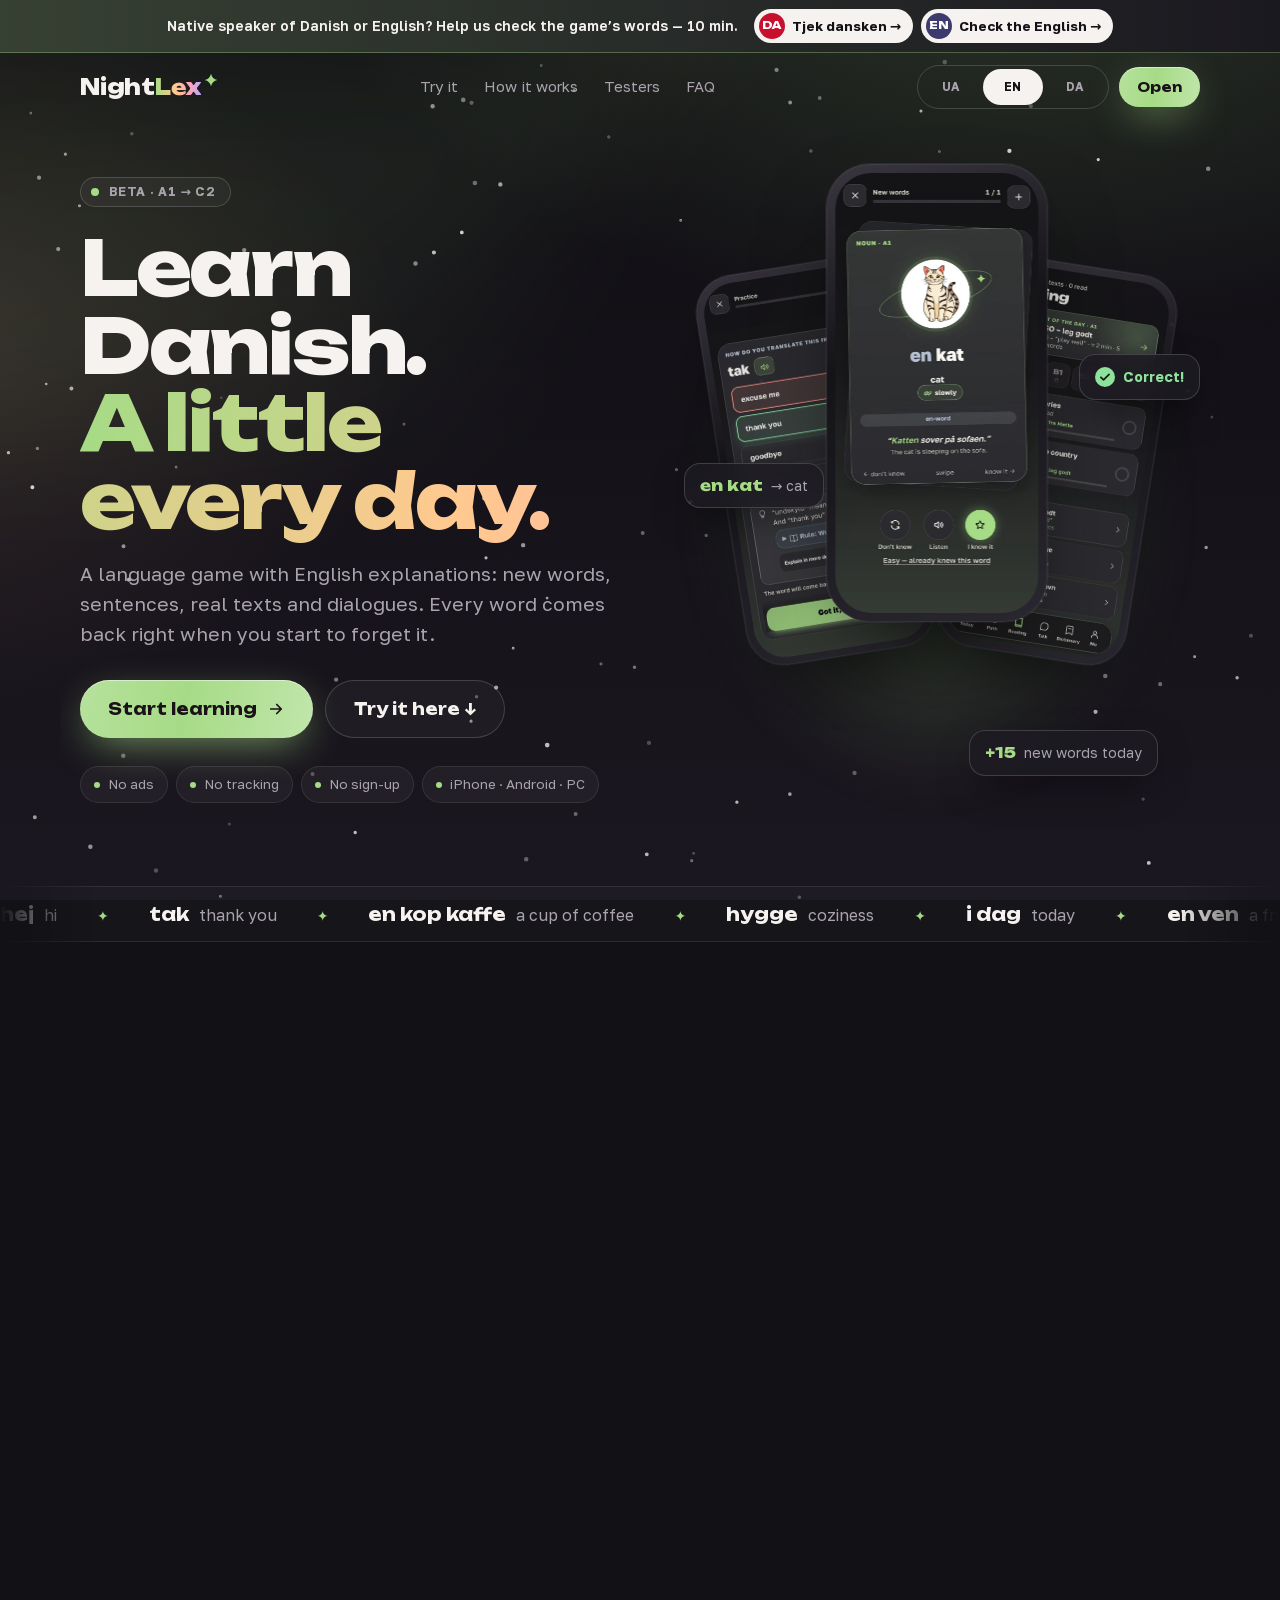
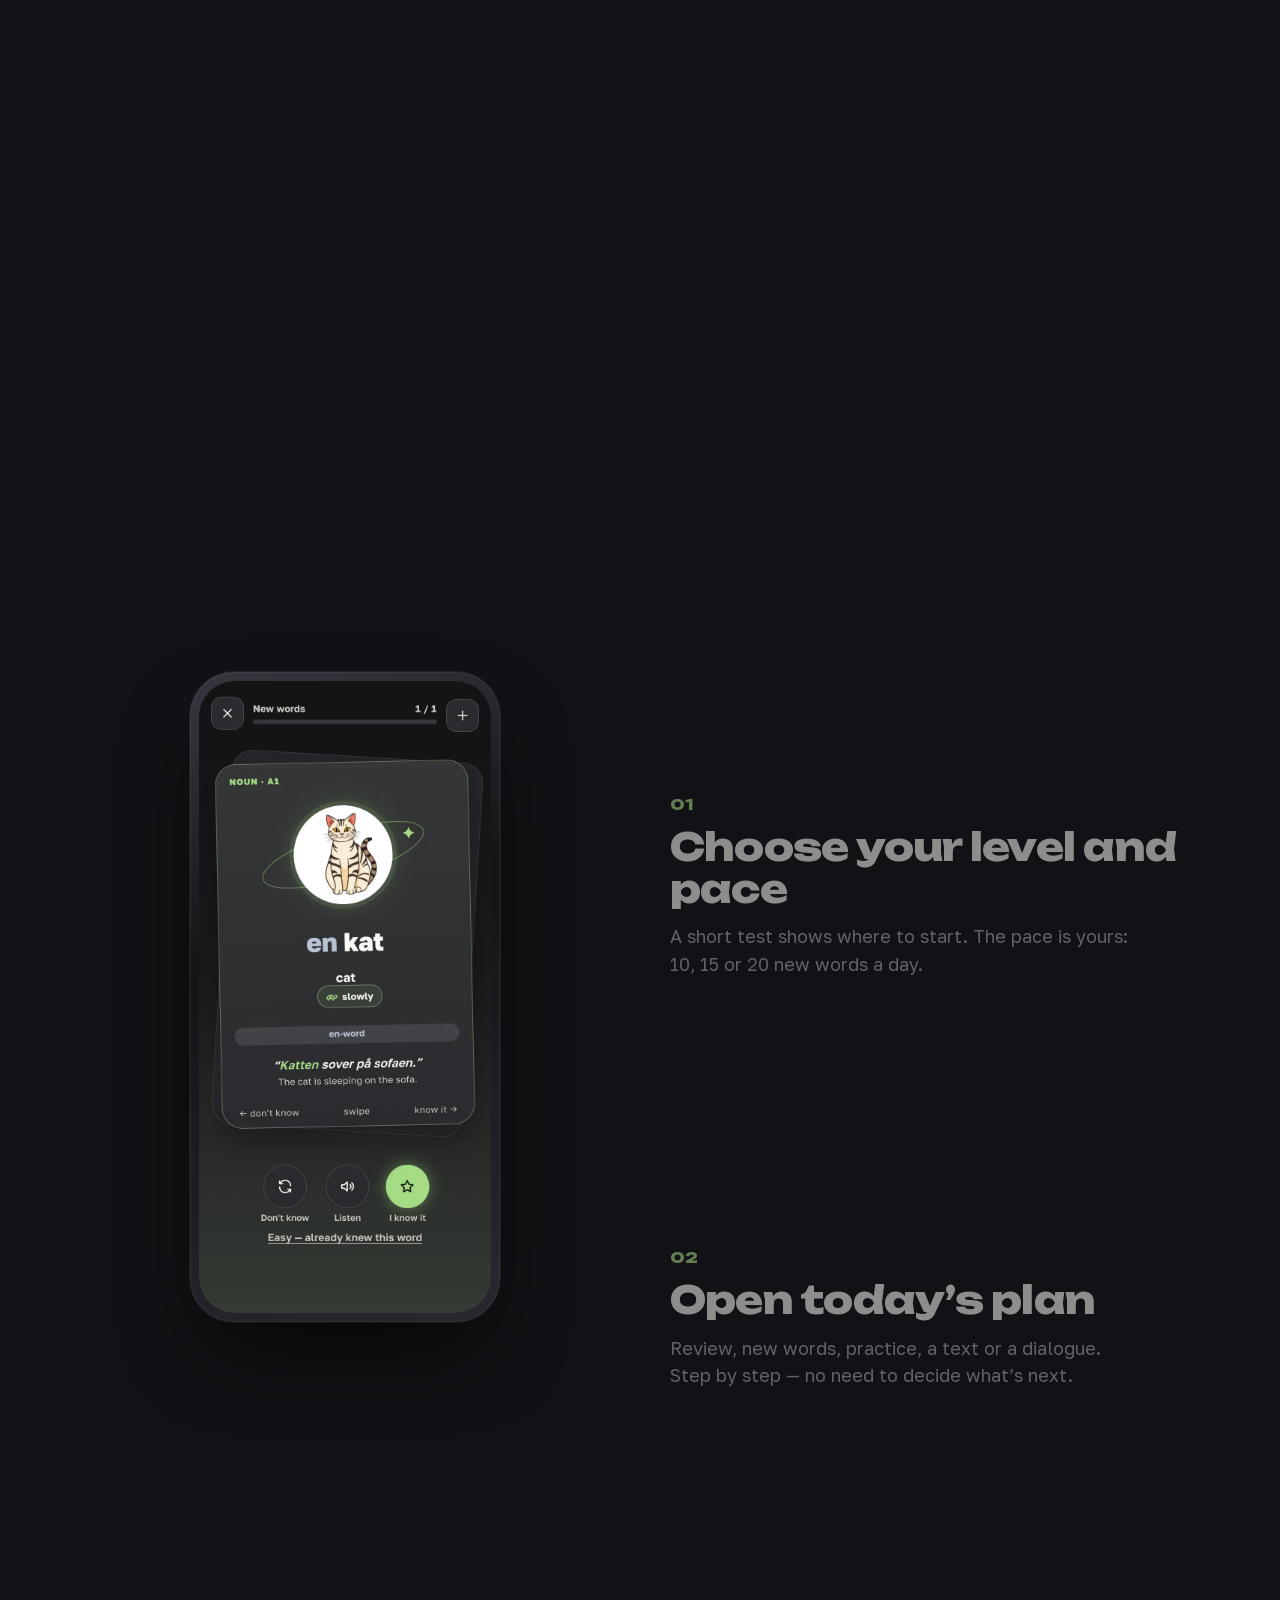
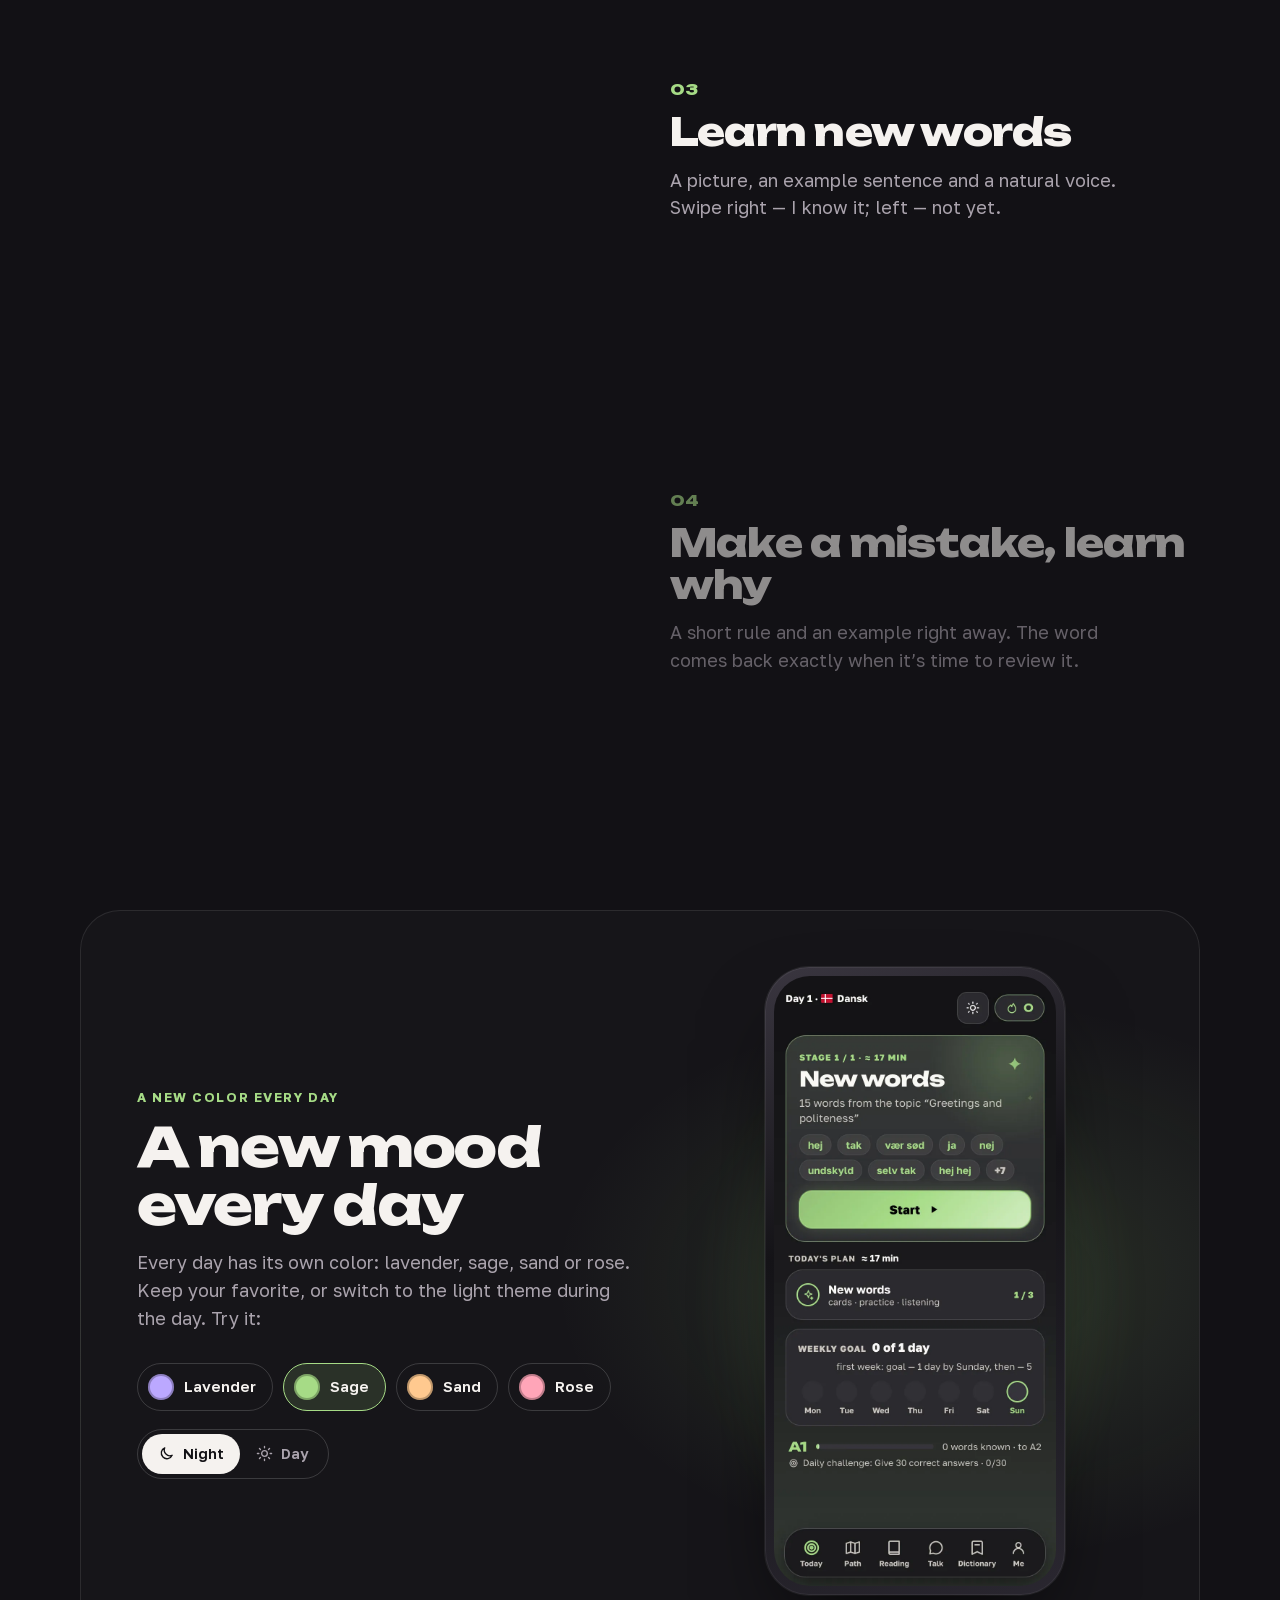
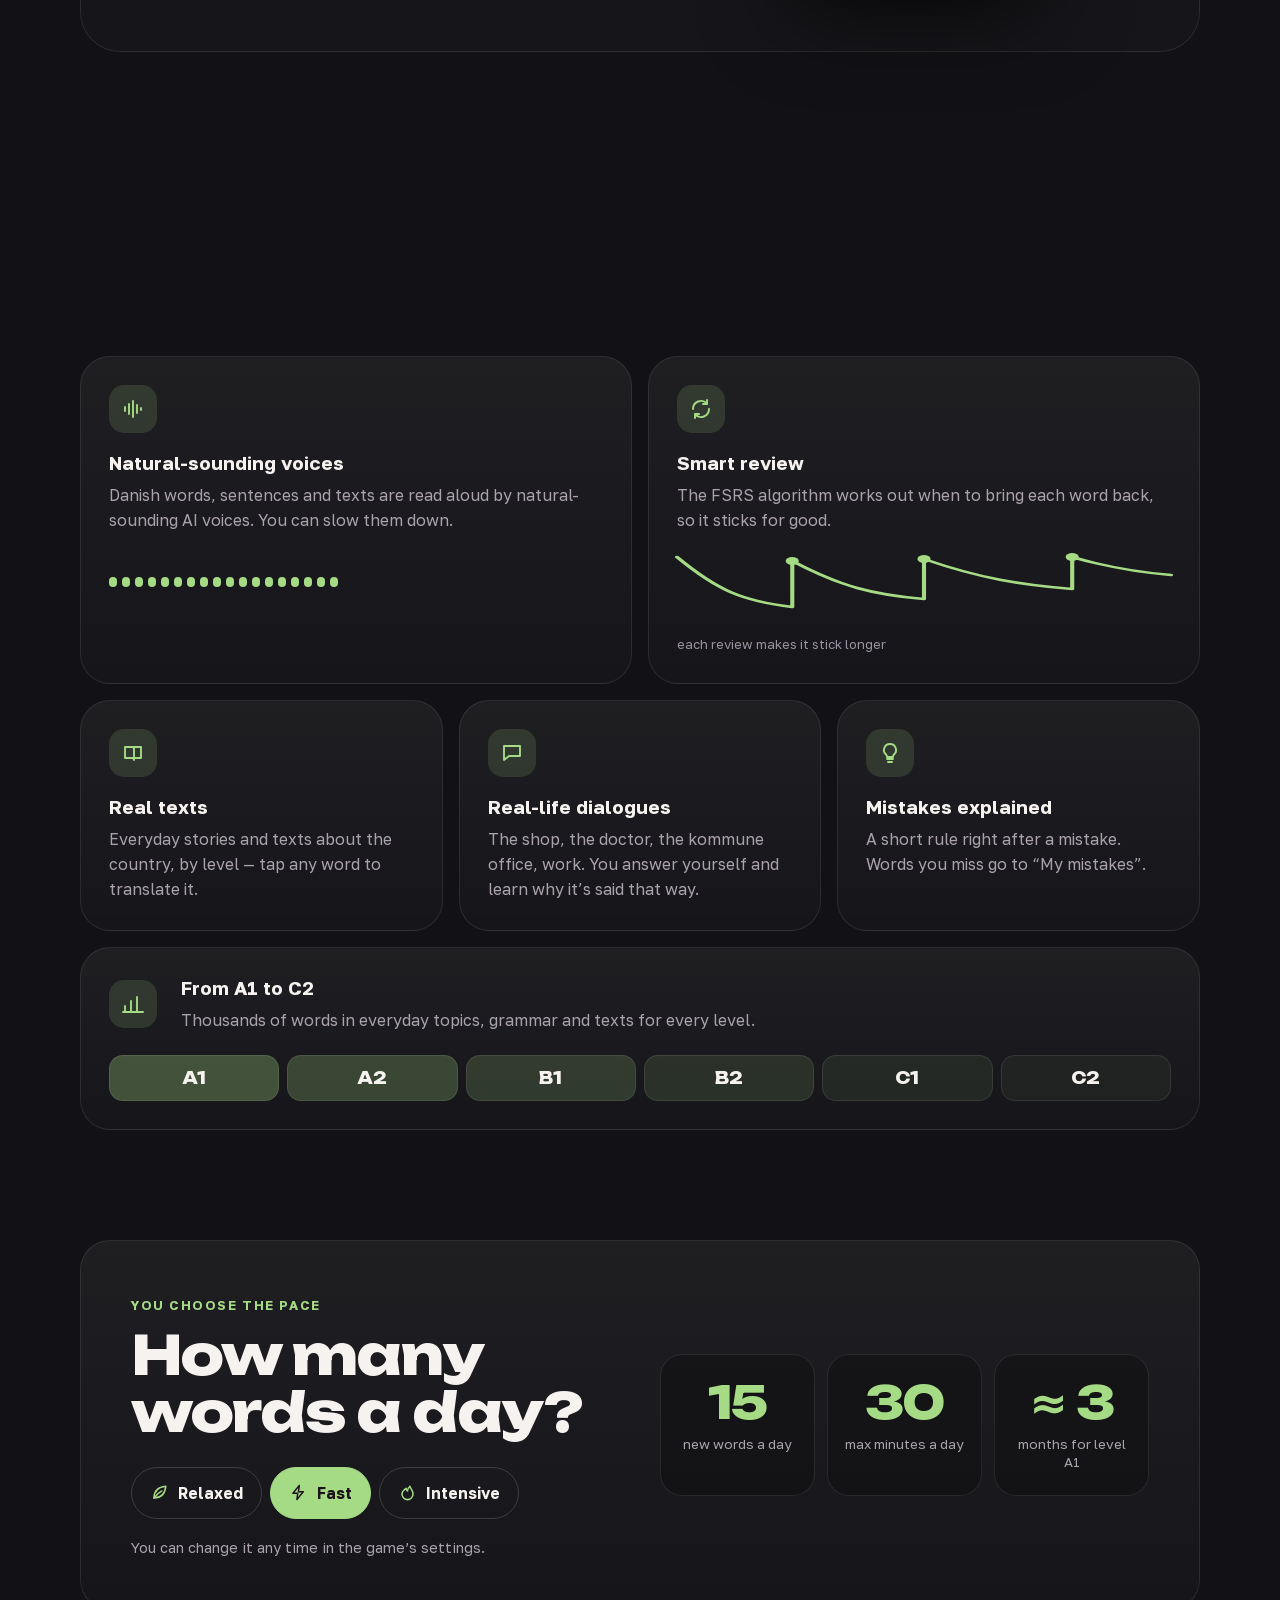
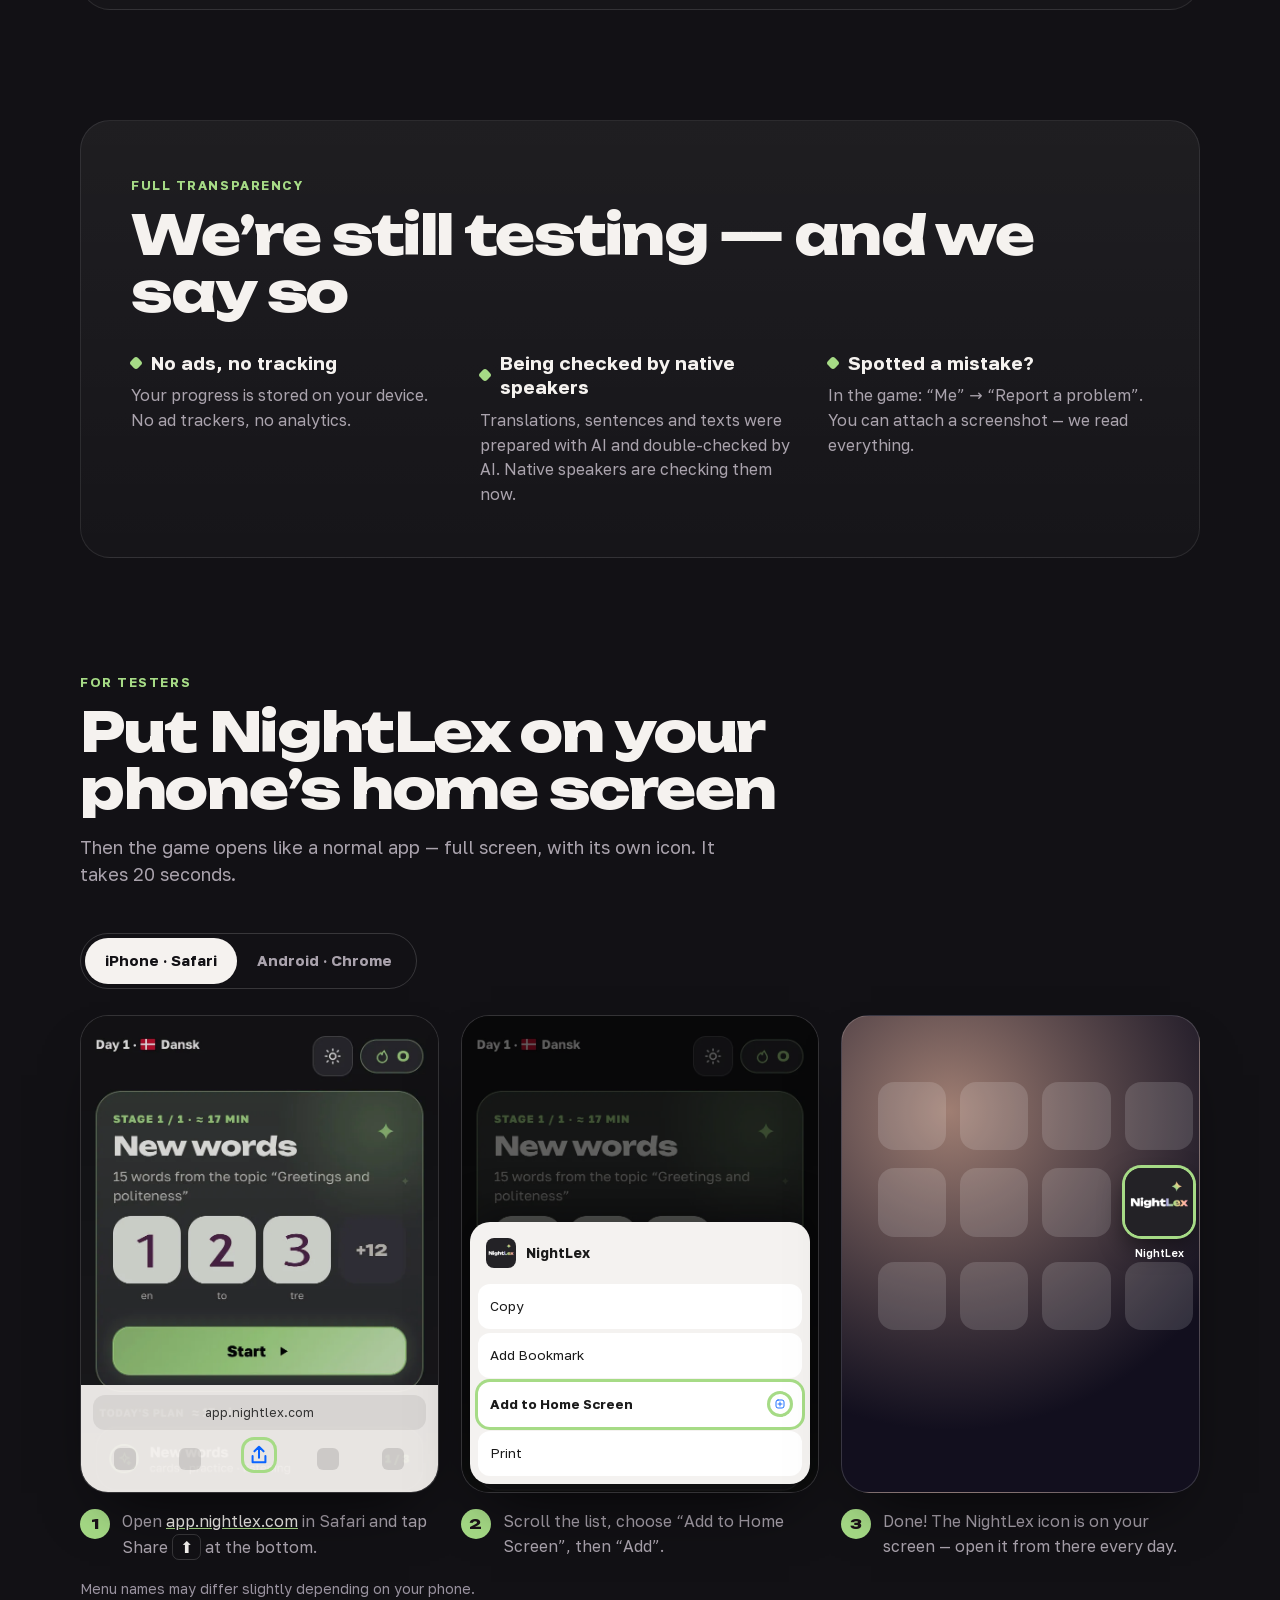
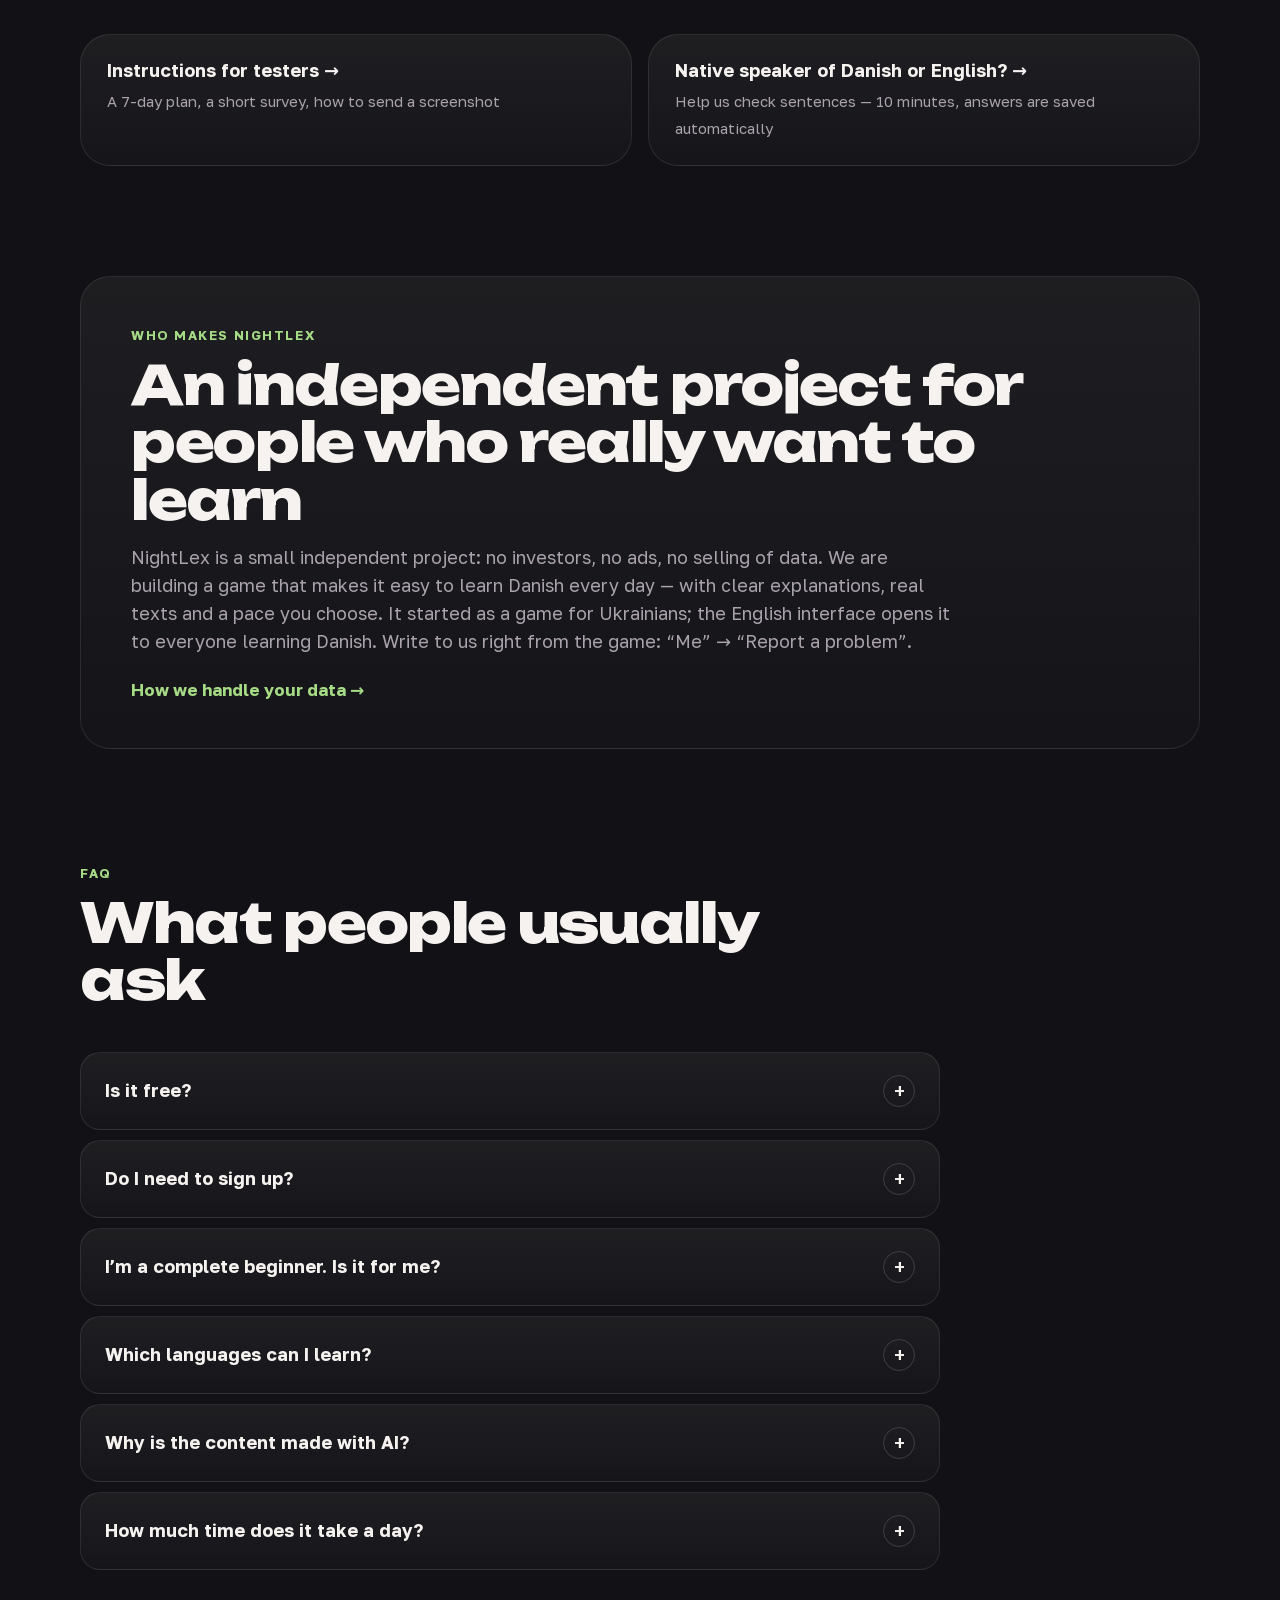
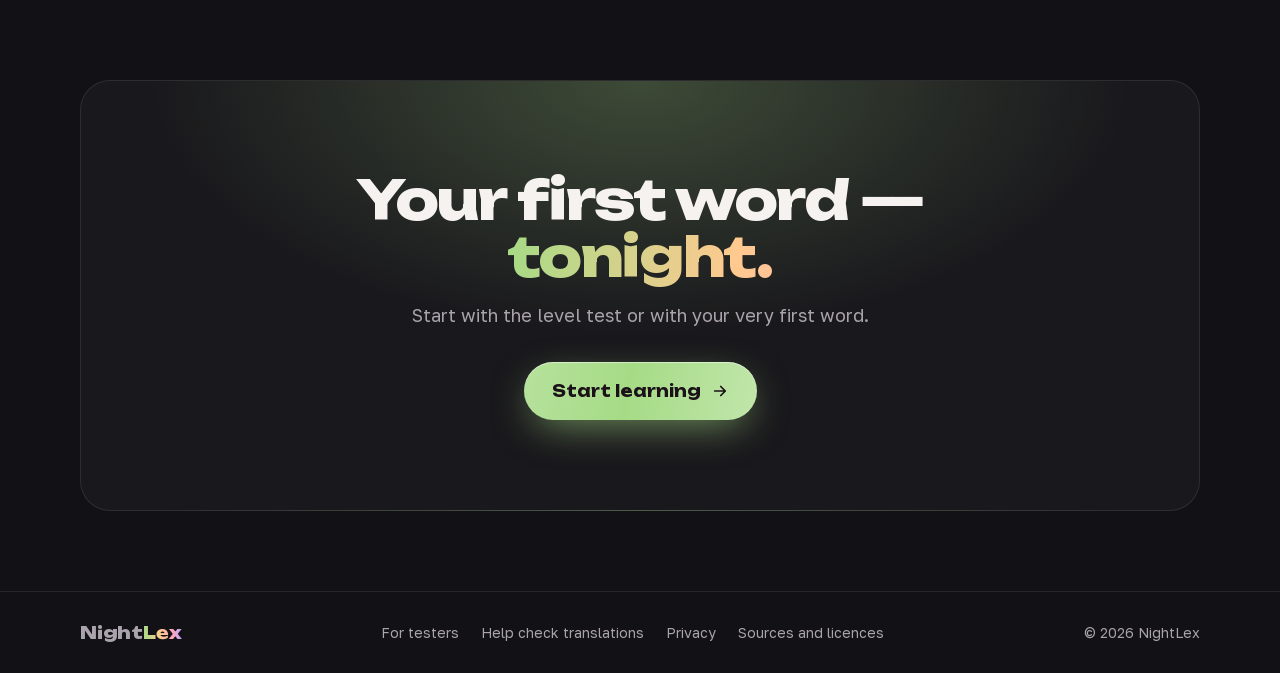
==== commit 05e25d1c: "Лендінг Co-Authored-By: Claude Opus 5.5 <noreply@anthropic.com>" ====
--- a/index.html
+++ b/index.html
@@ -162,7 +162,7 @@
    </div>
    <div class="pace-out" aria-live="polite">
     <div class="po"><b id="pN">15</b><span data-t="po1">нових слів на день</span></div>
-    <div class="po"><b id="pT">≈ 30</b><span data-t="po2">хвилин на день</span></div>
+    <div class="po"><b id="pT">30</b><span data-t="po2">хвилин на день, не більше</span></div>
     <div class="po"><b id="pM">≈ 3</b><span data-t="po3">місяці на рівень A1</span></div>
    </div>
   </div>
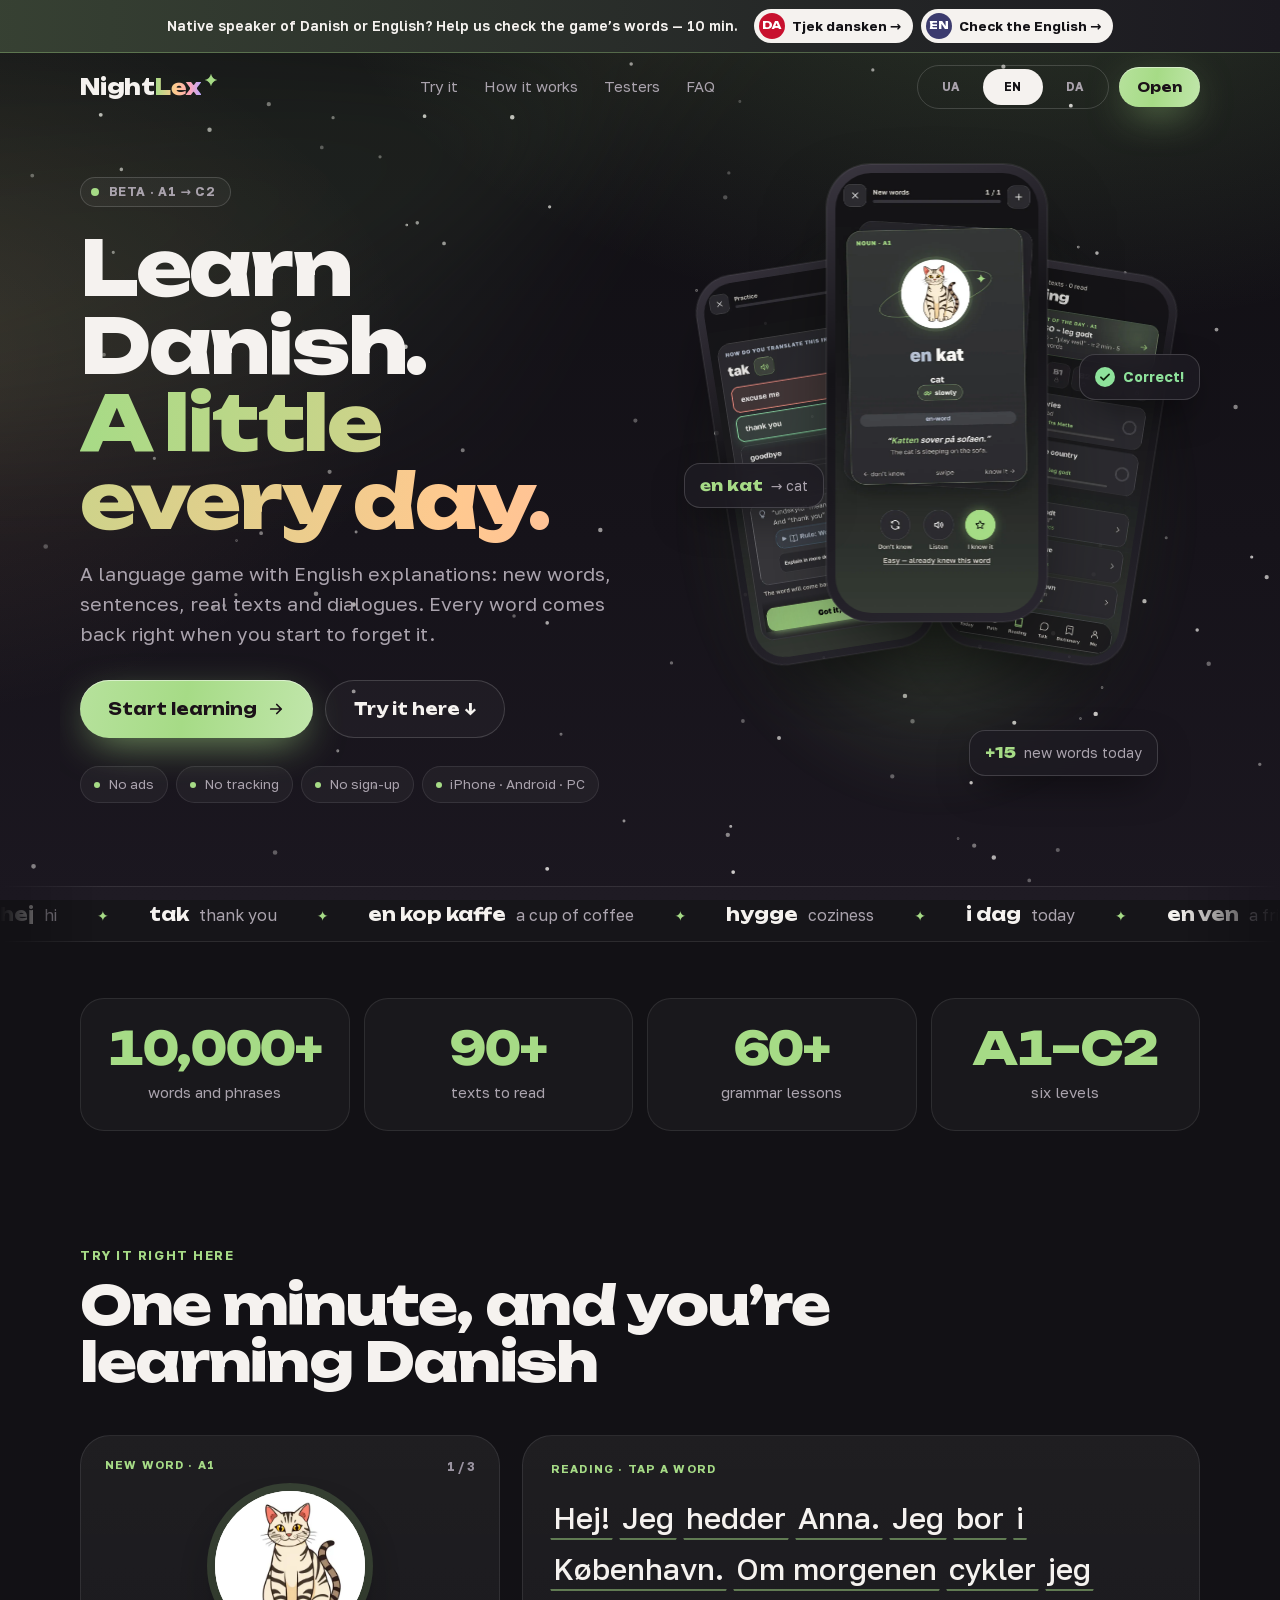
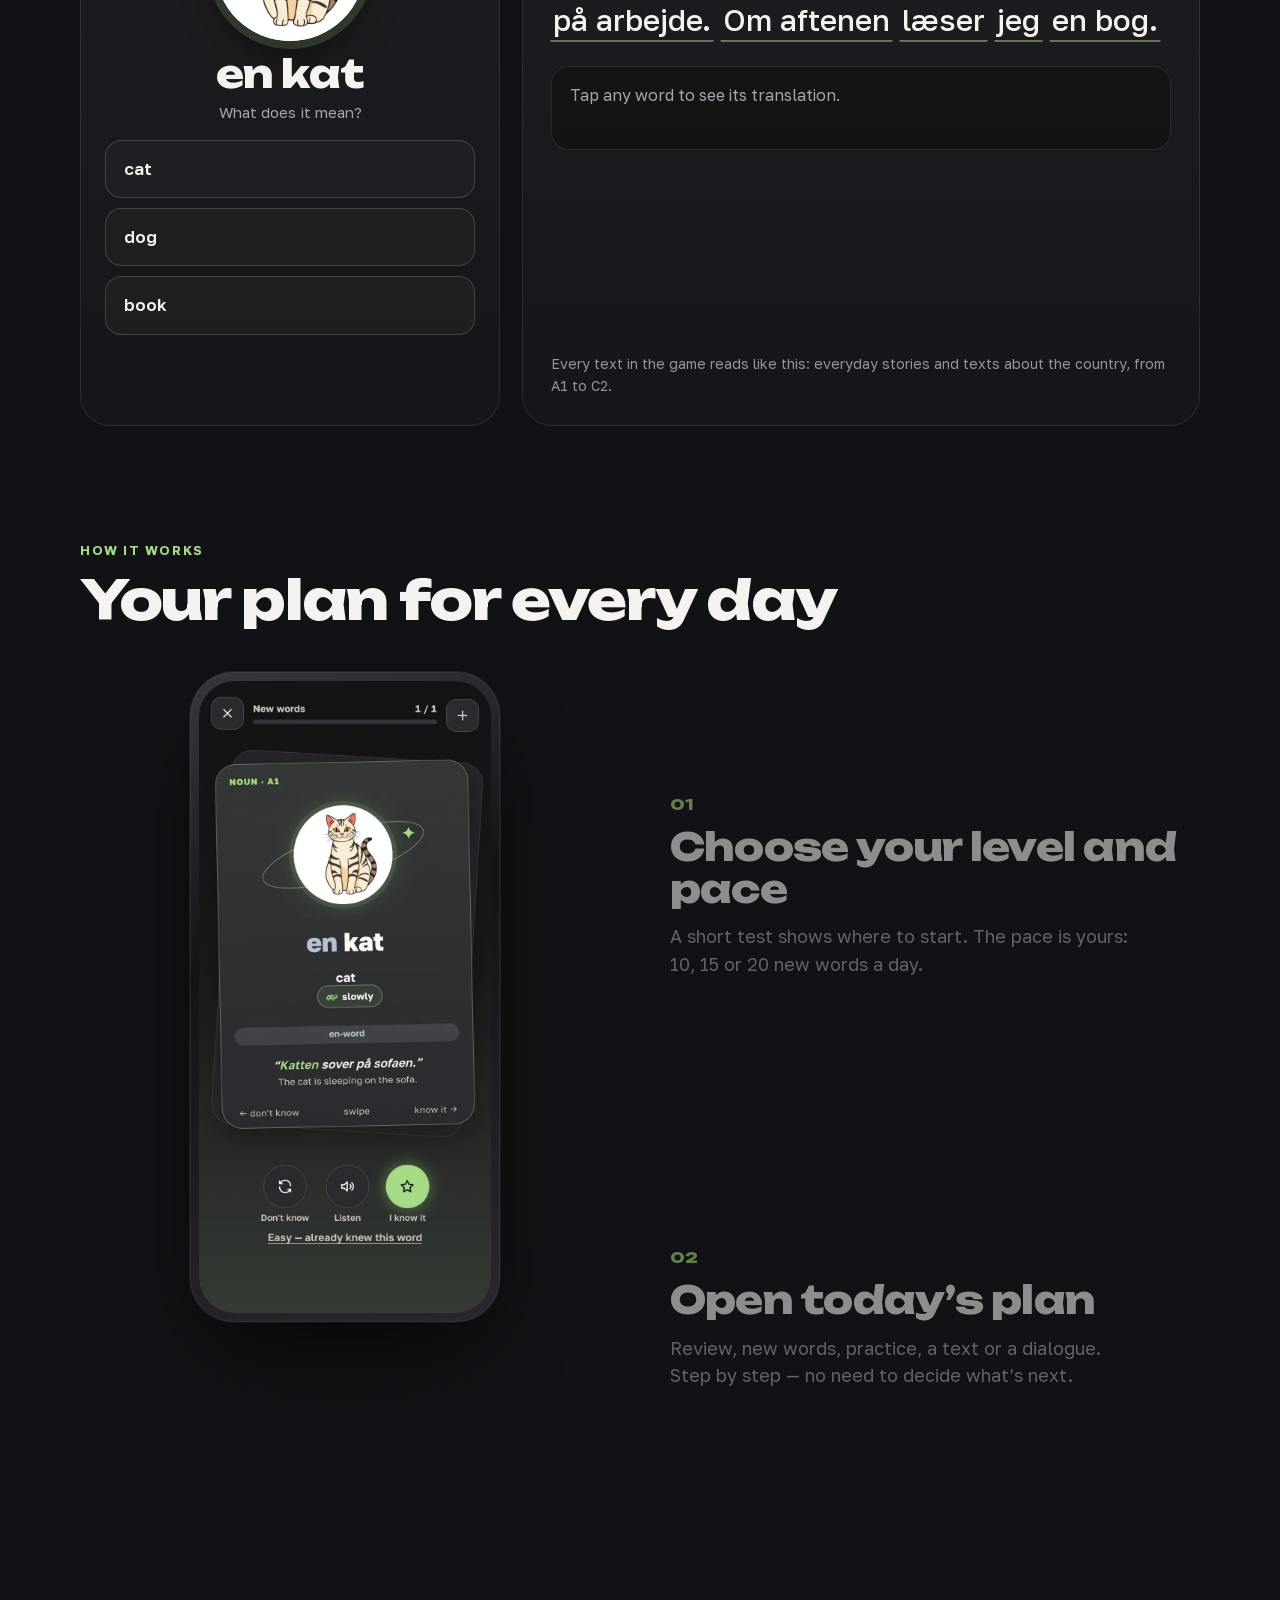
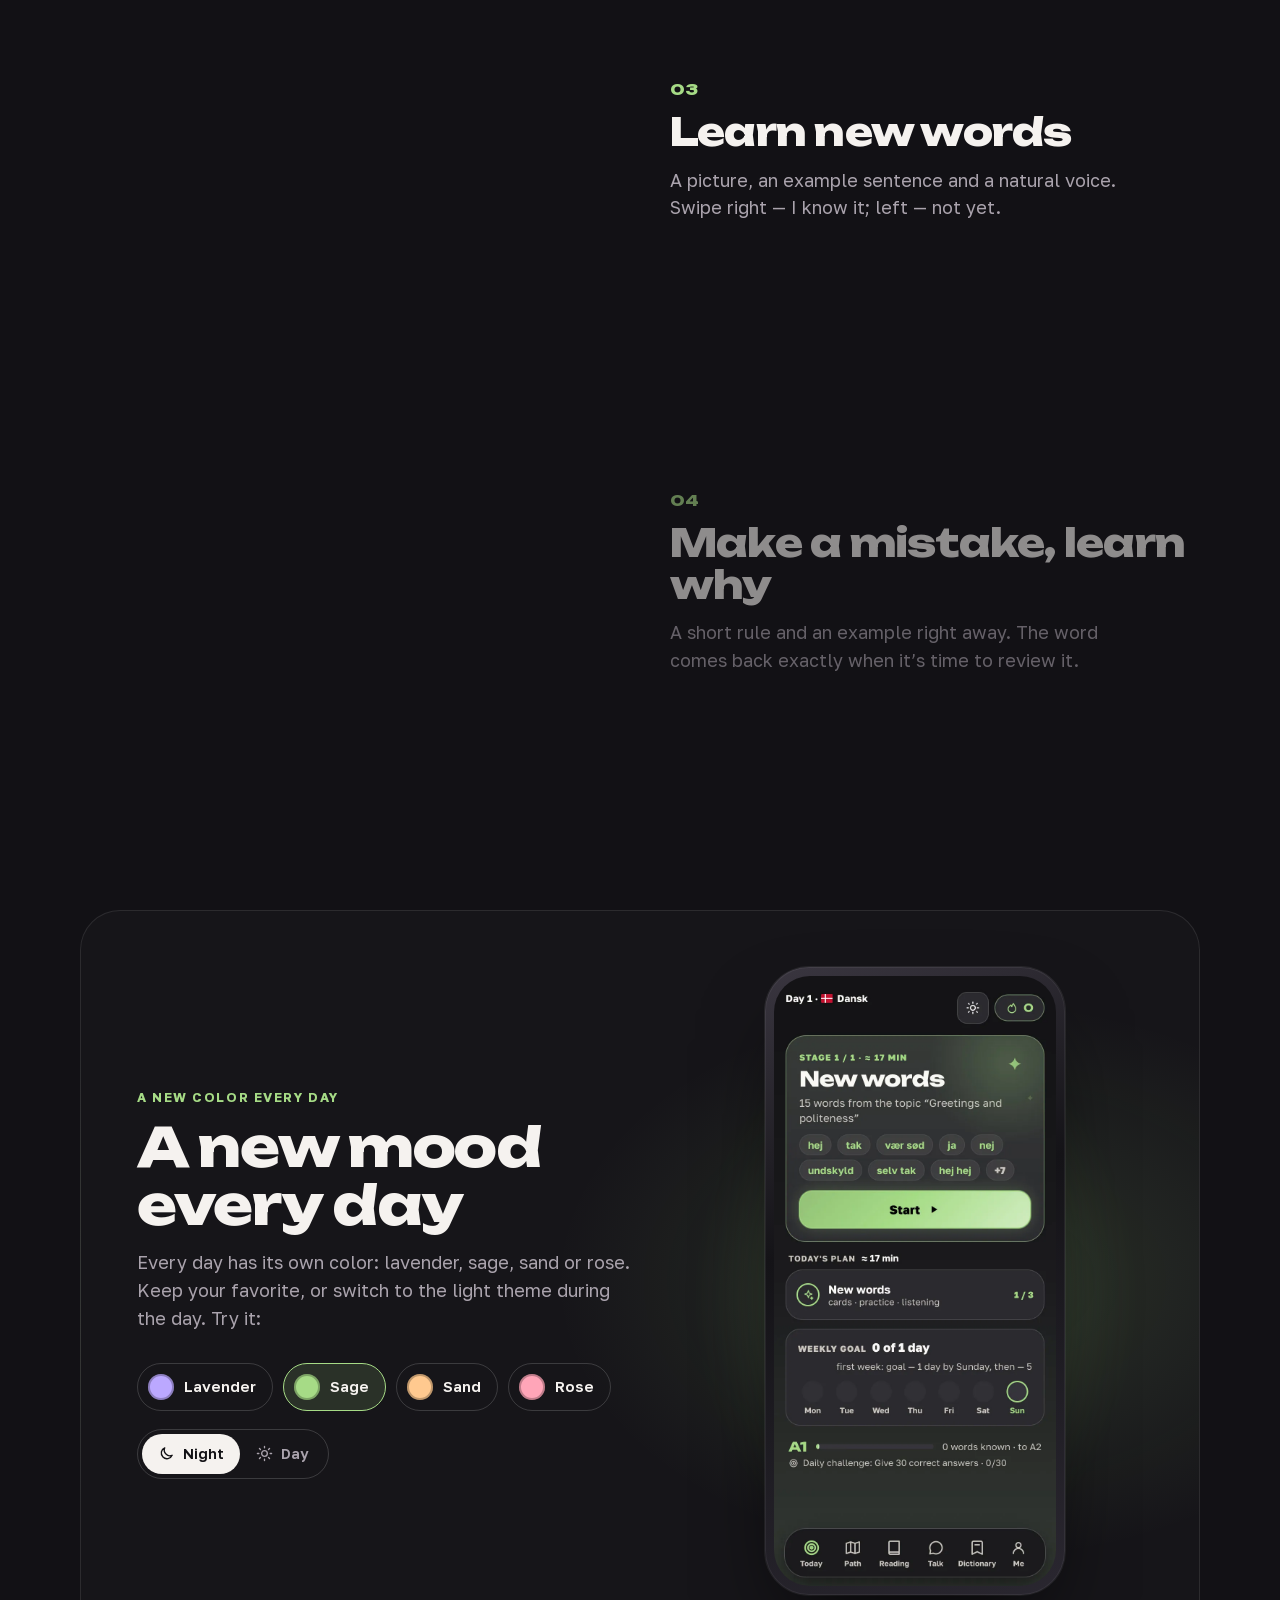
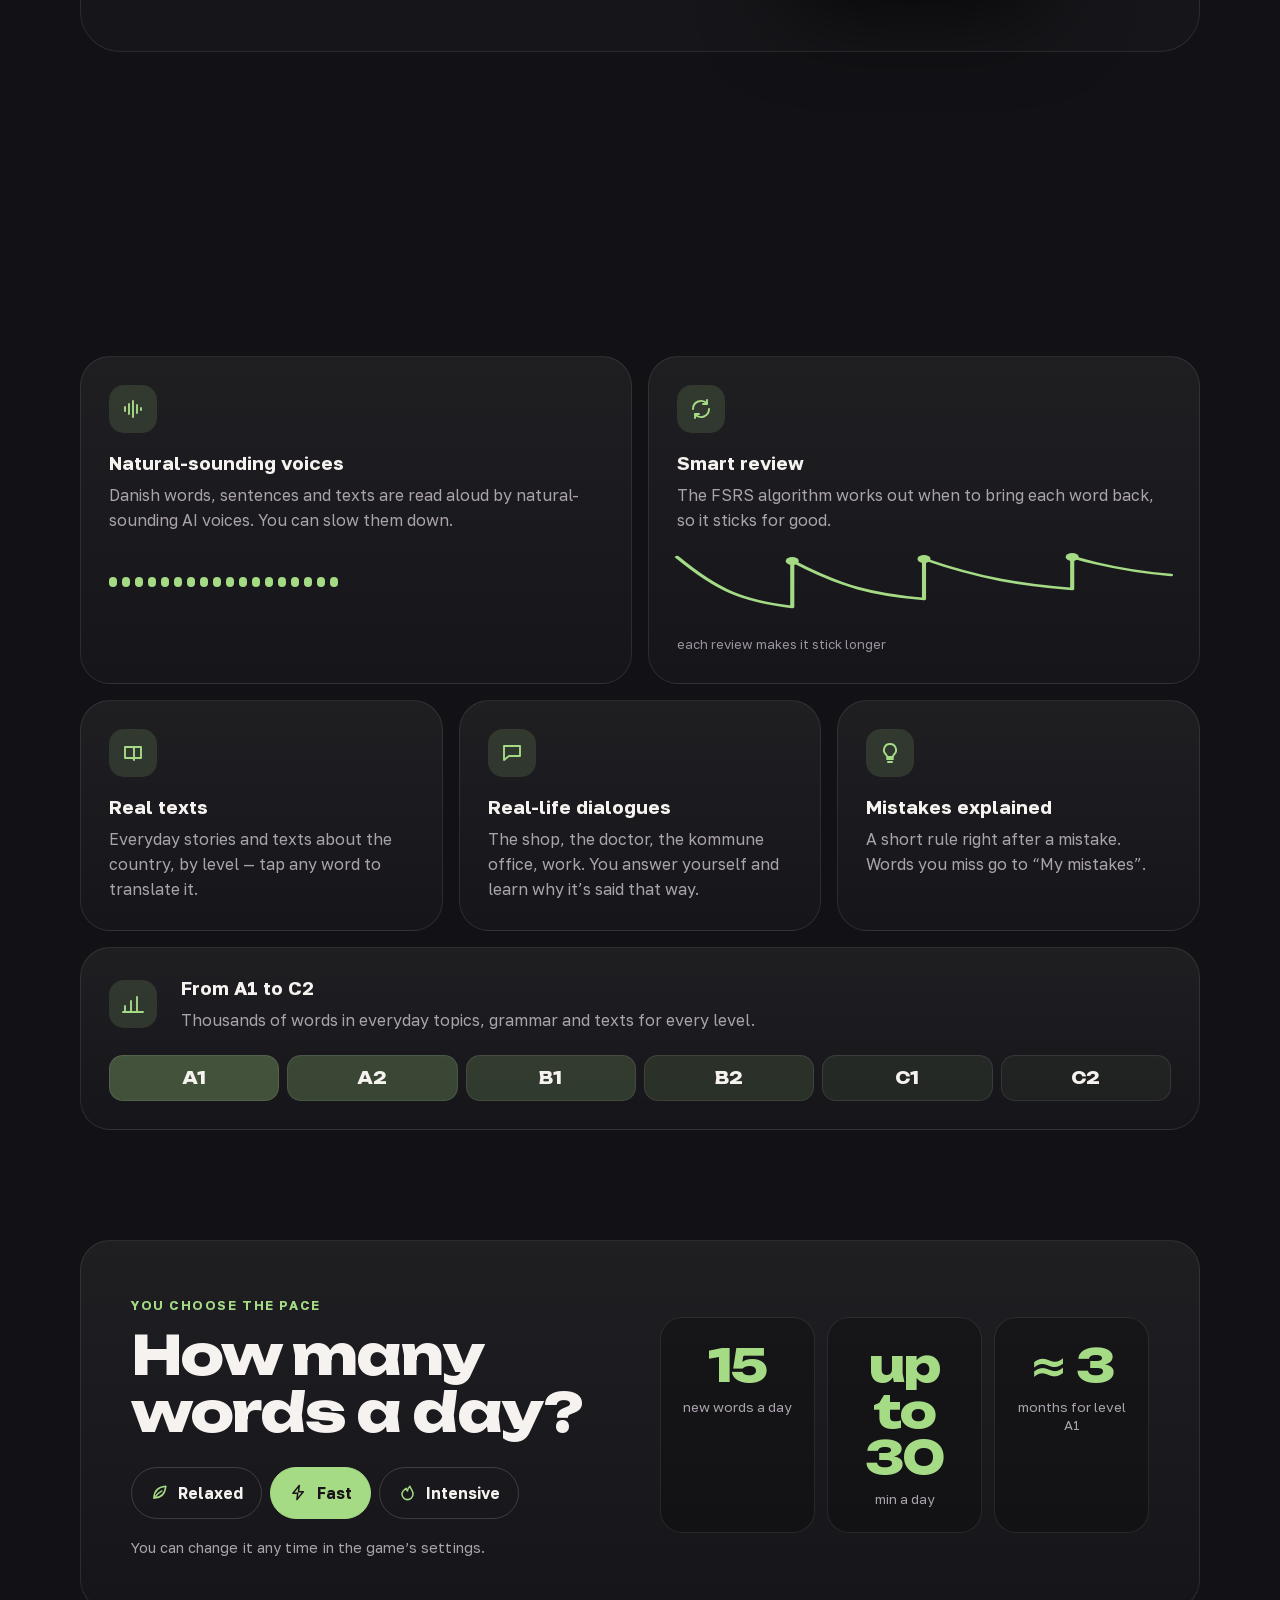
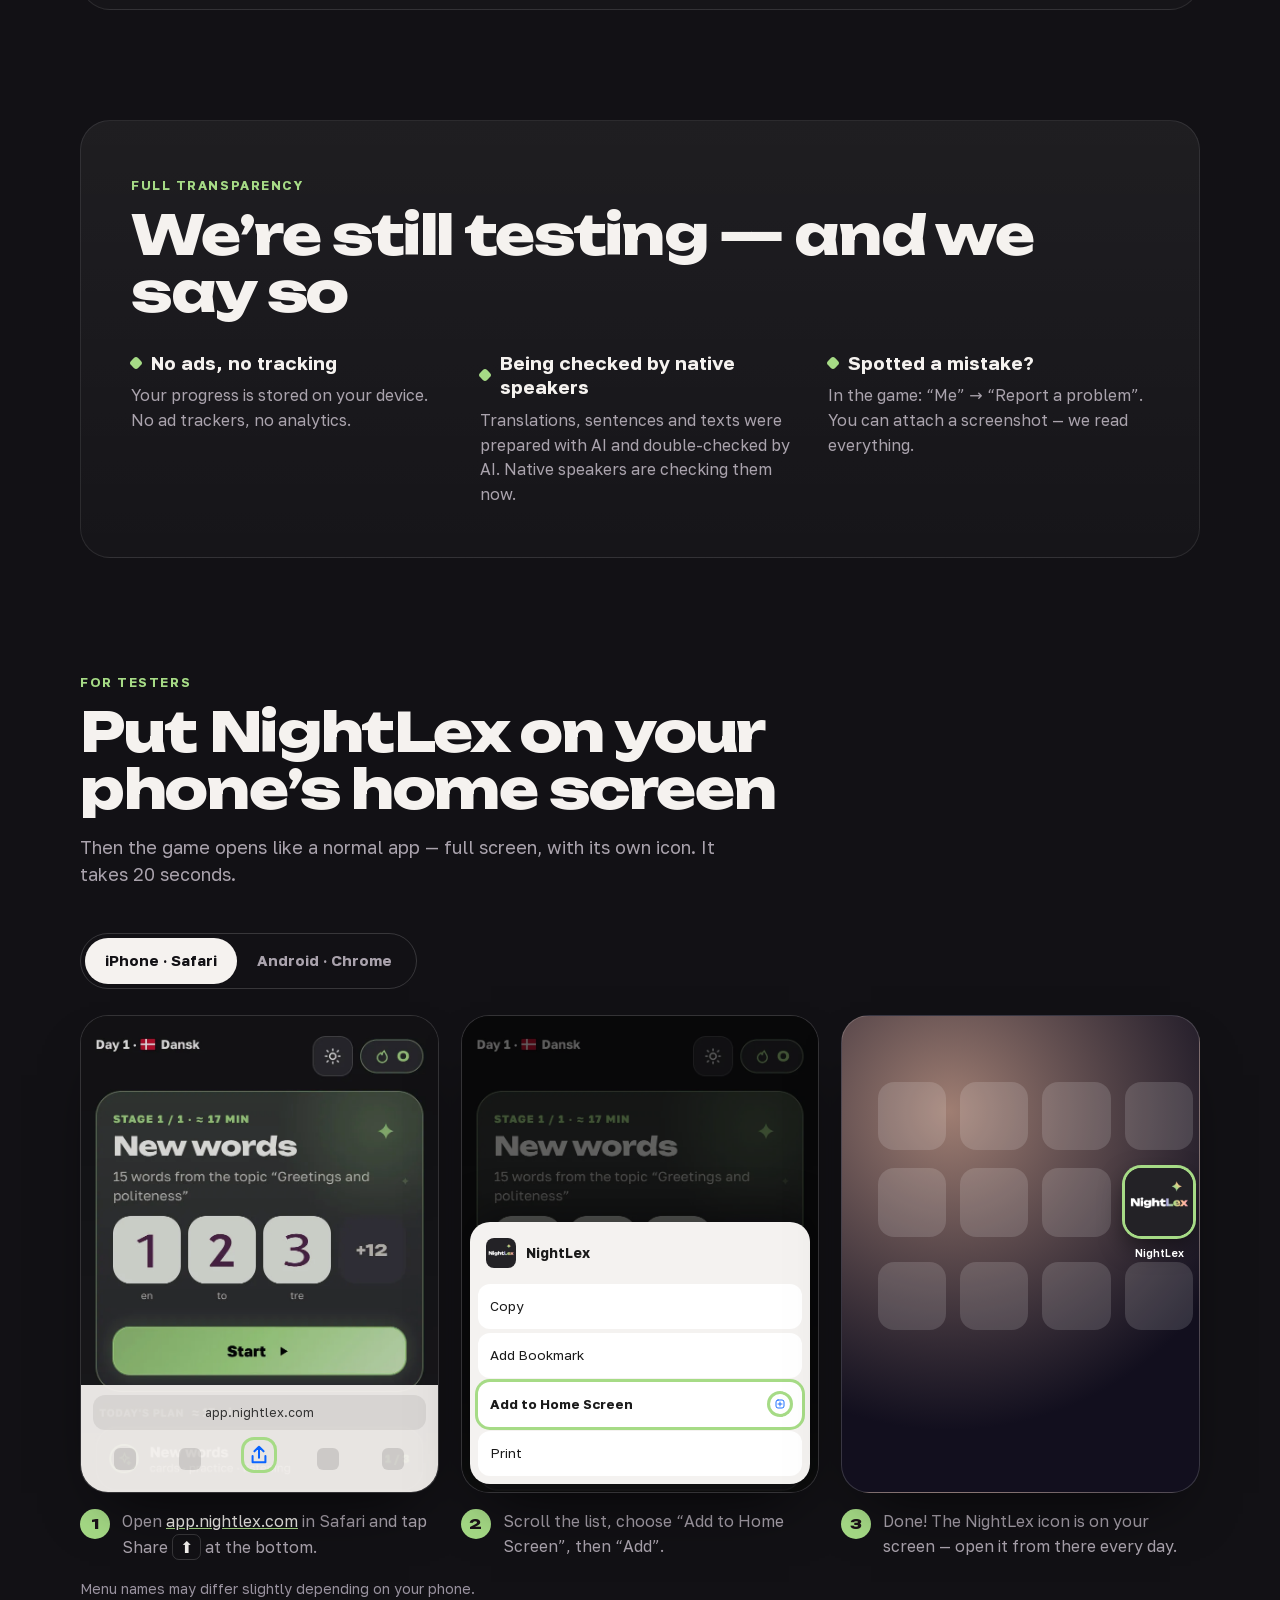
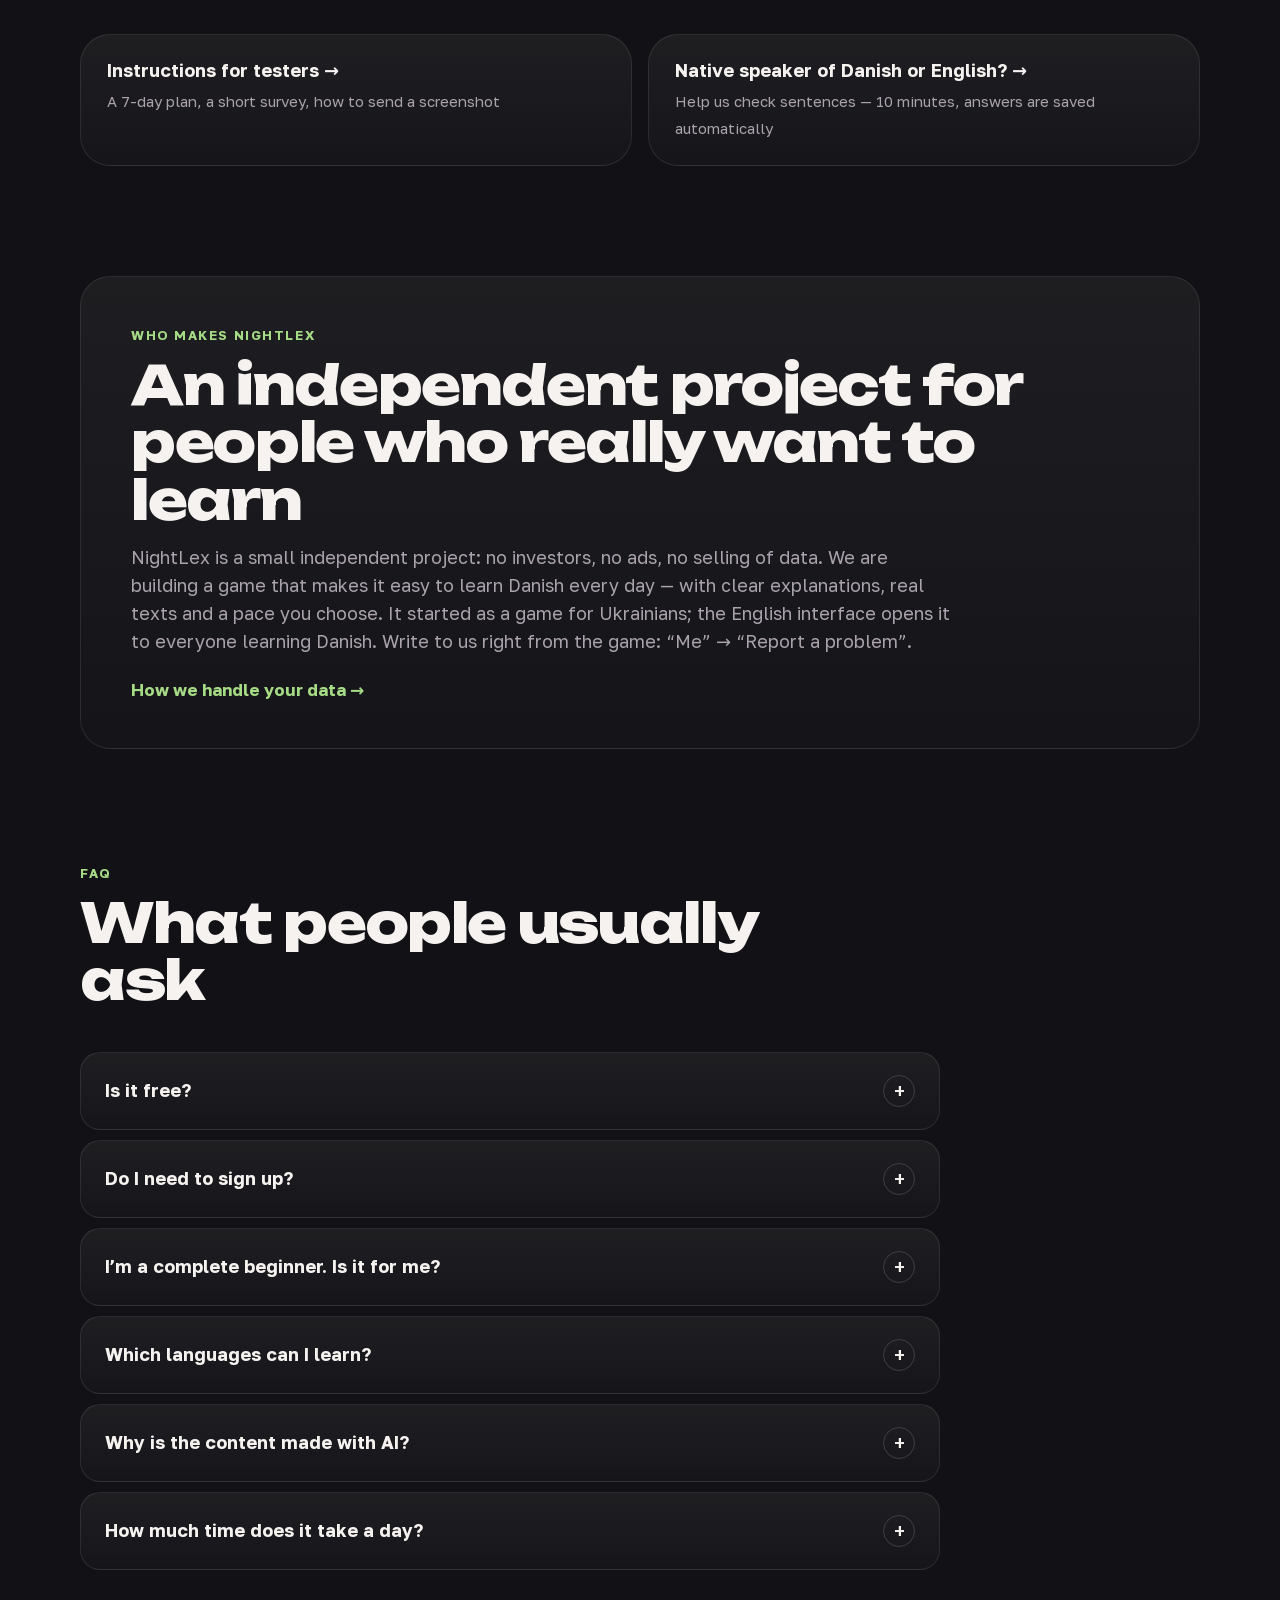
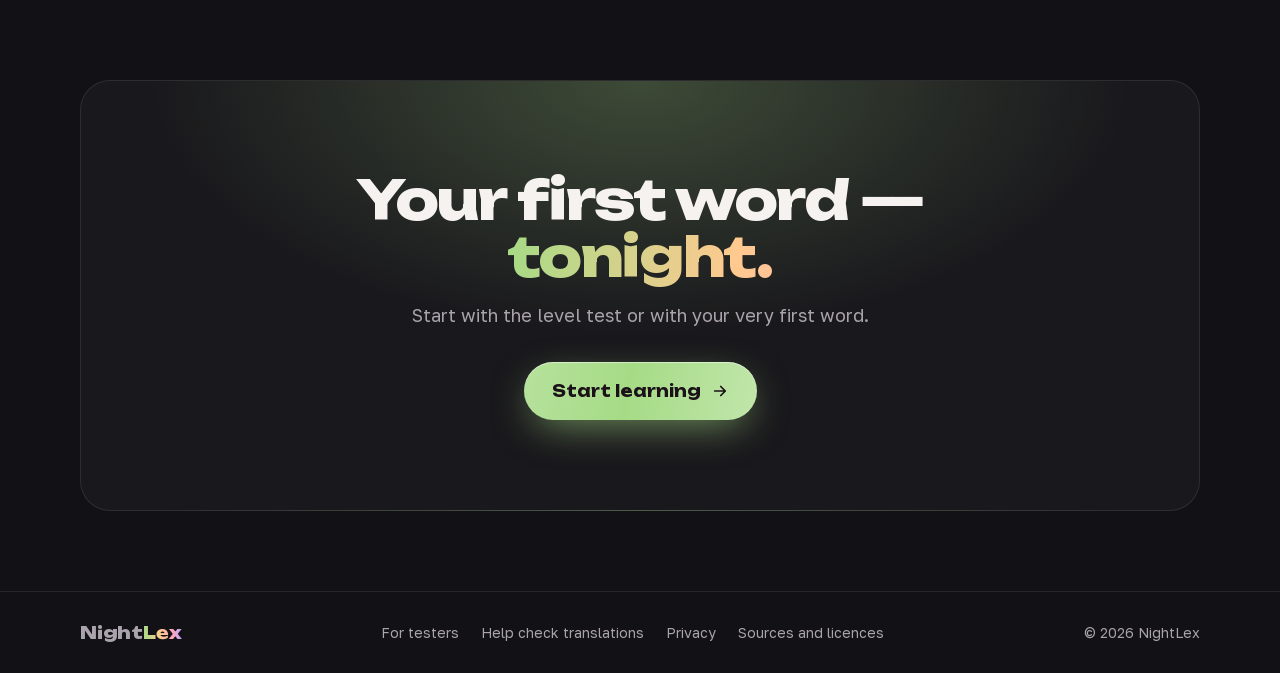
==== commit d0d4a467: "Лендінг Co-Authored-By: Claude Opus 5.5 <noreply@anthropic.com>" ====
--- a/index.html
+++ b/index.html
@@ -21,12 +21,12 @@
 <meta property="og:locale" content="uk_UA">
 <meta property="og:title" content="NightLex — данська й англійська для українців">
 <meta property="og:description" content="Щодня потроху: слова, речення, тексти й діалоги. Від A1 до C2, у своєму темпі.">
-<meta property="og:image" content="https://nightlex.com/img/og.png">
+<meta property="og:image" content="https://nightlex.com/img/og.jpg">
 <meta property="og:image:width" content="1200">
 <meta property="og:image:height" content="630">
 <meta property="og:image:alt" content="NightLex — гра для вивчення данської та англійської">
 <meta name="twitter:card" content="summary_large_image">
-<script type="application/ld+json">[{"@context": "https://schema.org", "@type": "SoftwareApplication", "name": "NightLex", "url": "https://app.nightlex.com/", "applicationCategory": "EducationalApplication", "operatingSystem": "iOS, Android, Windows, macOS (браузер)", "inLanguage": ["uk", "en", "da"], "description": "Гра для вивчення данської та американської англійської від A1 до C2: нові слова, речення, тексти й діалоги, розумне повторення.", "offers": {"@type": "Offer", "price": "0", "priceCurrency": "EUR"}}, {"@context": "https://schema.org", "@type": "FAQPage", "mainEntity": [{"@type": "Question", "name": "Це безкоштовно?", "acceptedAnswer": {"@type": "Answer", "text": "Так, під час тестування все безкоштовно і без реклами."}}, {"@type": "Question", "name": "Потрібна реєстрація?", "acceptedAnswer": {"@type": "Answer", "text": "Ні. Відкриваєш і вчишся — прогрес зберігається на твоєму пристрої."}}, {"@type": "Question", "name": "Я зовсім новачок. Мені підійде?", "acceptedAnswer": {"@type": "Answer", "text": "Так. Обери «Я зовсім новачок» — і почнеш з першого слова. Якщо вже щось знаєш, тест рівня зарахує знайомі слова."}}, {"@type": "Question", "name": "Які мови можна вчити?", "acceptedAnswer": {"@type": "Answer", "text": "Данську та американську англійську — з українським інтерфейсом. Данську також можна вчити з англійським інтерфейсом."}}, {"@type": "Question", "name": "Чому тексти зроблено за допомогою ШІ?", "acceptedAnswer": {"@type": "Answer", "text": "Так ми змогли підготувати тисячі слів, речень і текстів для всіх рівнів. Усе перевірено ще раз ШІ, а зараз носії мови перевіряють рядок за рядком — помилки виправляємо."}}, {"@type": "Question", "name": "Скільки часу треба на день?", "acceptedAnswer": {"@type": "Answer", "text": "Приблизно 20 хвилин у темпі «Спокійно», 30 — у «Швидко» і близько години — в «Інтенсивно». Темп можна змінити будь-коли."}}]}]</script>
+<script type="application/ld+json">[{"@context": "https://schema.org", "@type": "SoftwareApplication", "name": "NightLex", "url": "https://app.nightlex.com/", "applicationCategory": "EducationalApplication", "operatingSystem": "iOS, Android, Windows, macOS (браузер)", "inLanguage": ["uk", "en", "da"], "description": "Гра для вивчення данської та американської англійської від A1 до C2: нові слова, речення, тексти й діалоги, розумне повторення.", "offers": {"@type": "Offer", "price": "0", "priceCurrency": "EUR"}}, {"@context": "https://schema.org", "@type": "FAQPage", "mainEntity": [{"@type": "Question", "name": "Це безкоштовно?", "acceptedAnswer": {"@type": "Answer", "text": "Так, під час тестування все безкоштовно і без реклами."}}, {"@type": "Question", "name": "Потрібна реєстрація?", "acceptedAnswer": {"@type": "Answer", "text": "Ні. Відкриваєш і вчишся — прогрес зберігається на твоєму пристрої."}}, {"@type": "Question", "name": "Я зовсім новачок. Мені підійде?", "acceptedAnswer": {"@type": "Answer", "text": "Так. Обери «Я зовсім новачок» — і почнеш з першого слова. Якщо вже щось знаєш, тест рівня зарахує знайомі слова."}}, {"@type": "Question", "name": "Які мови можна вчити?", "acceptedAnswer": {"@type": "Answer", "text": "Данську та американську англійську — з українським інтерфейсом. Данську також можна вчити з англійським інтерфейсом."}}, {"@type": "Question", "name": "Чому тексти зроблено за допомогою ШІ?", "acceptedAnswer": {"@type": "Answer", "text": "Так ми змогли підготувати тисячі слів, речень і текстів для всіх рівнів. Усе перевірено ще раз ШІ, а зараз носії мови перевіряють рядок за рядком — помилки виправляємо."}}, {"@type": "Question", "name": "Скільки часу треба на день?", "acceptedAnswer": {"@type": "Answer", "text": "До 20 хвилин у темпі «Спокійно», до 30 — у «Швидко» і до години — в «Інтенсивно». Темп можна змінити будь-коли."}}]}]</script>
 <link rel="stylesheet" href="/landing.css">
 </head>
 <body>
@@ -162,7 +162,7 @@
    </div>
    <div class="pace-out" aria-live="polite">
     <div class="po"><b id="pN">15</b><span data-t="po1">нових слів на день</span></div>
-    <div class="po"><b id="pT">30</b><span data-t="po2">хвилин на день, не більше</span></div>
+    <div class="po"><b id="pT">до 30</b><span data-t="po2">хв на день</span></div>
     <div class="po"><b id="pM">≈ 3</b><span data-t="po3">місяці на рівень A1</span></div>
    </div>
   </div>
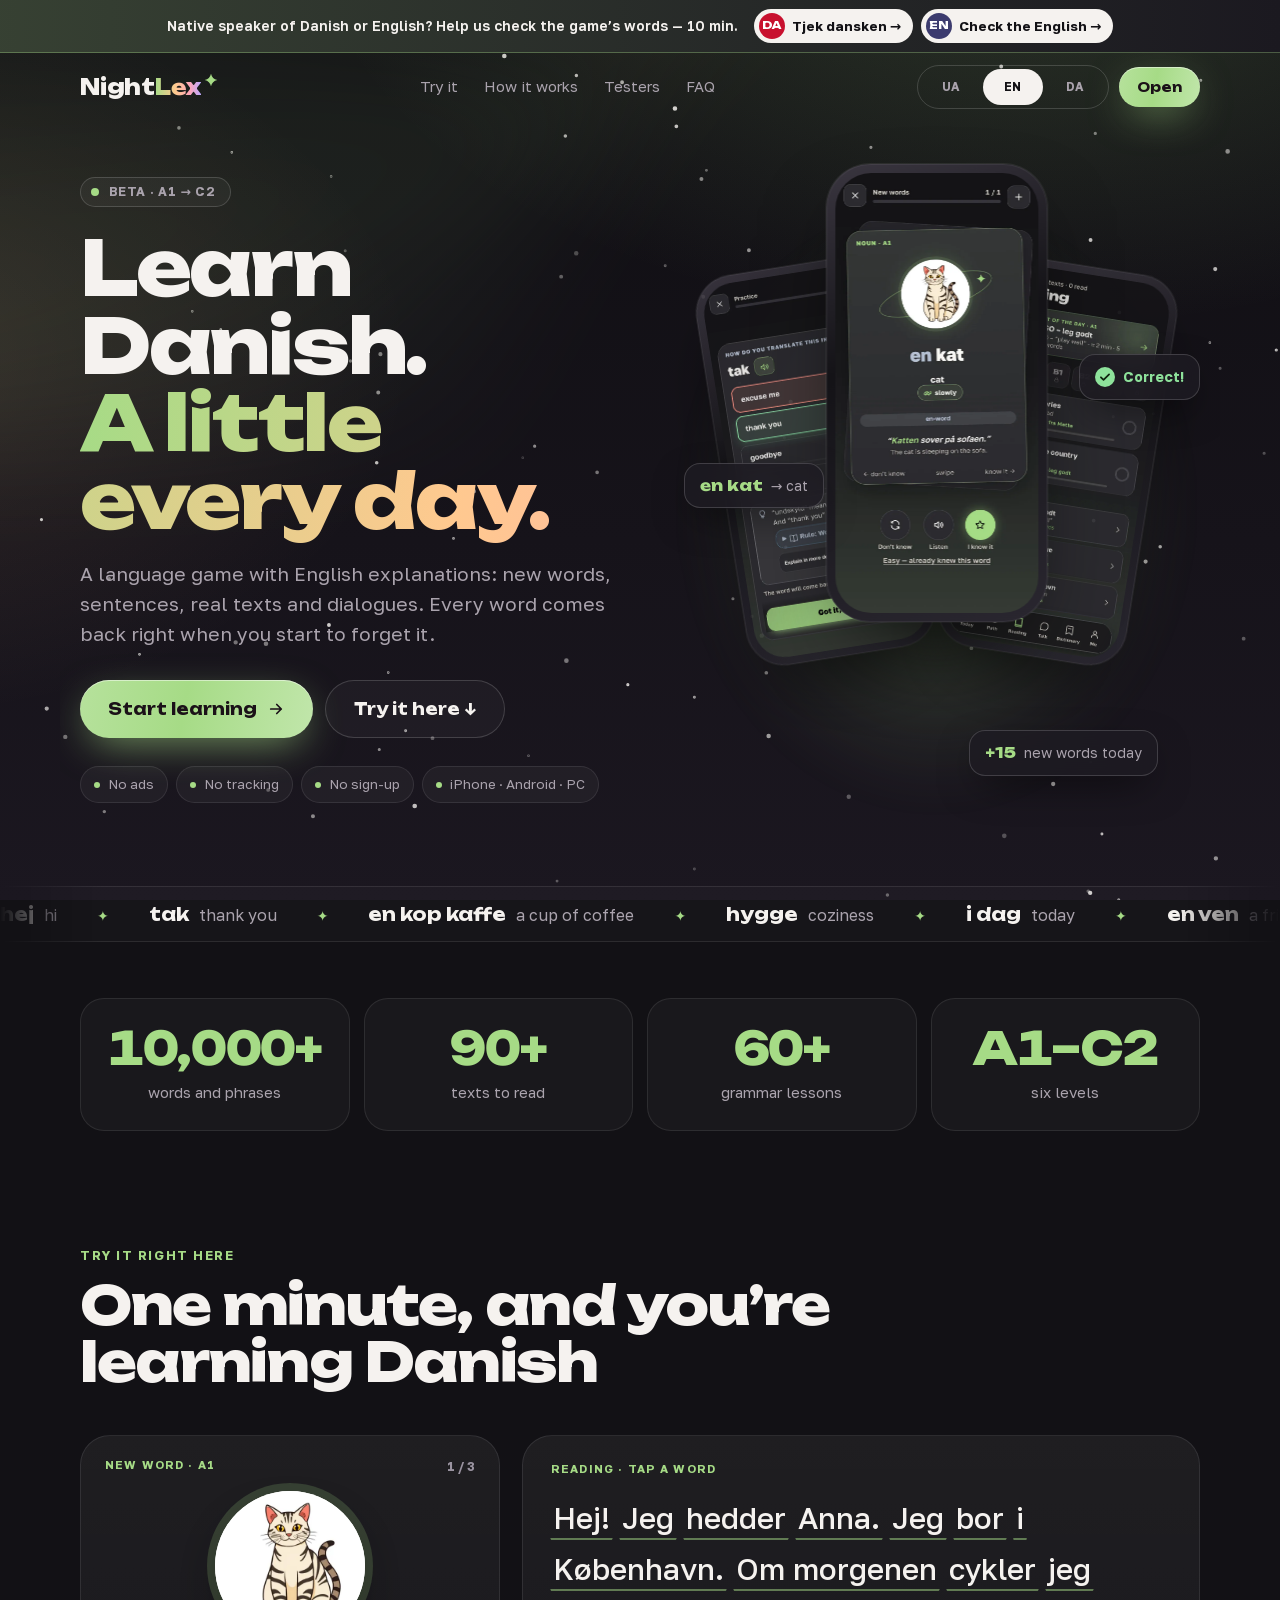
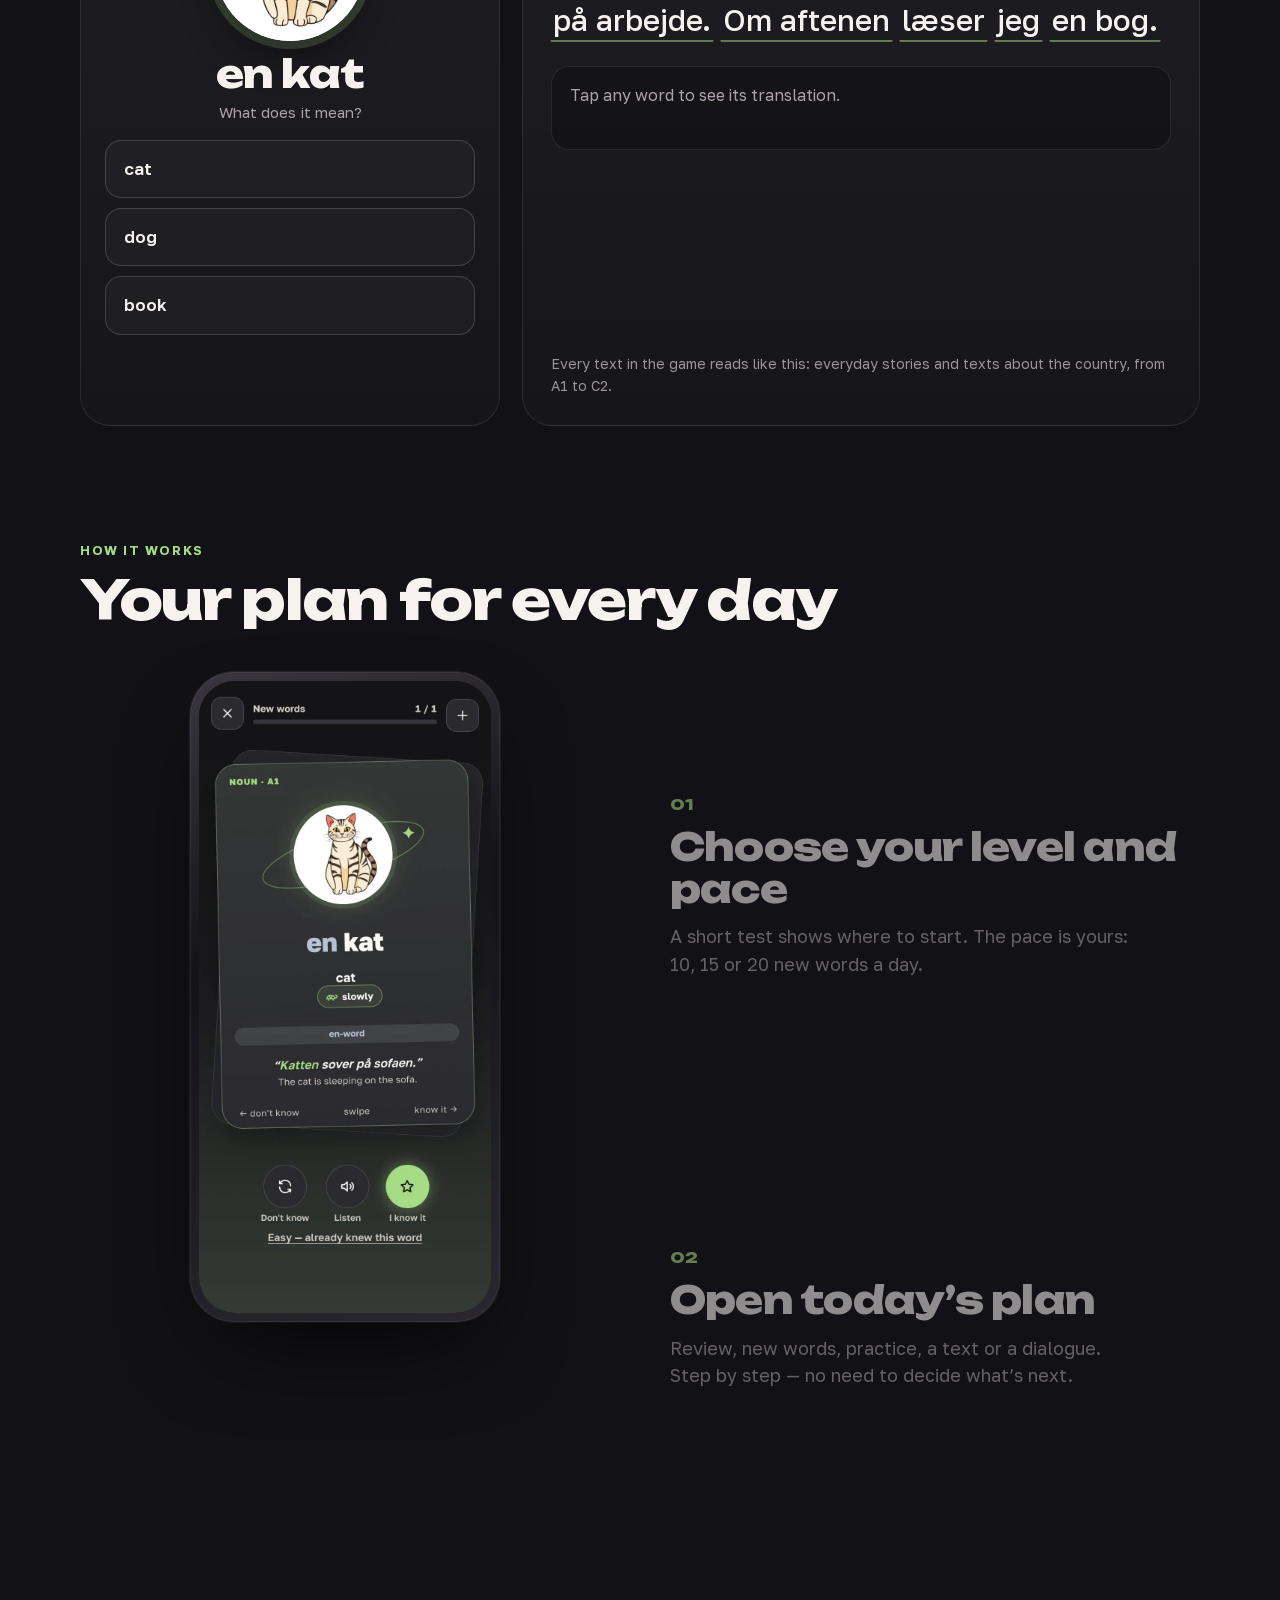
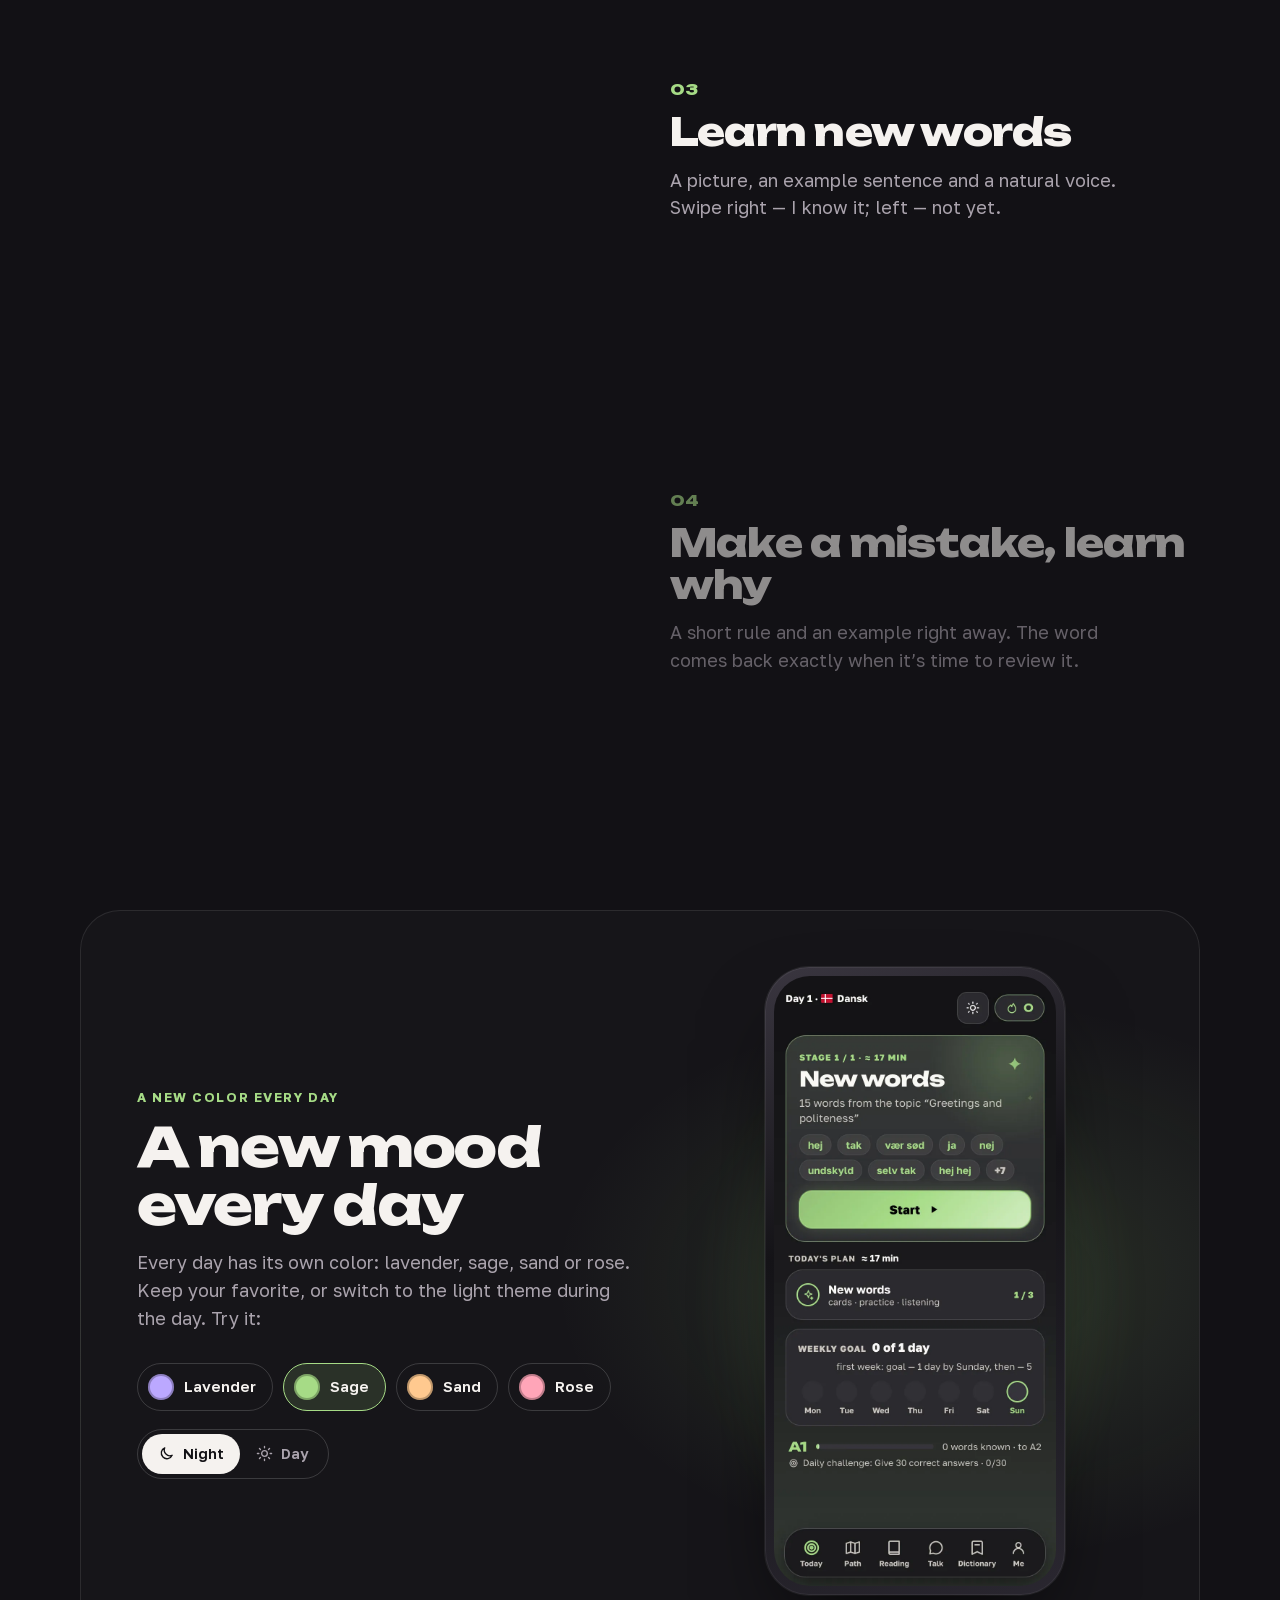
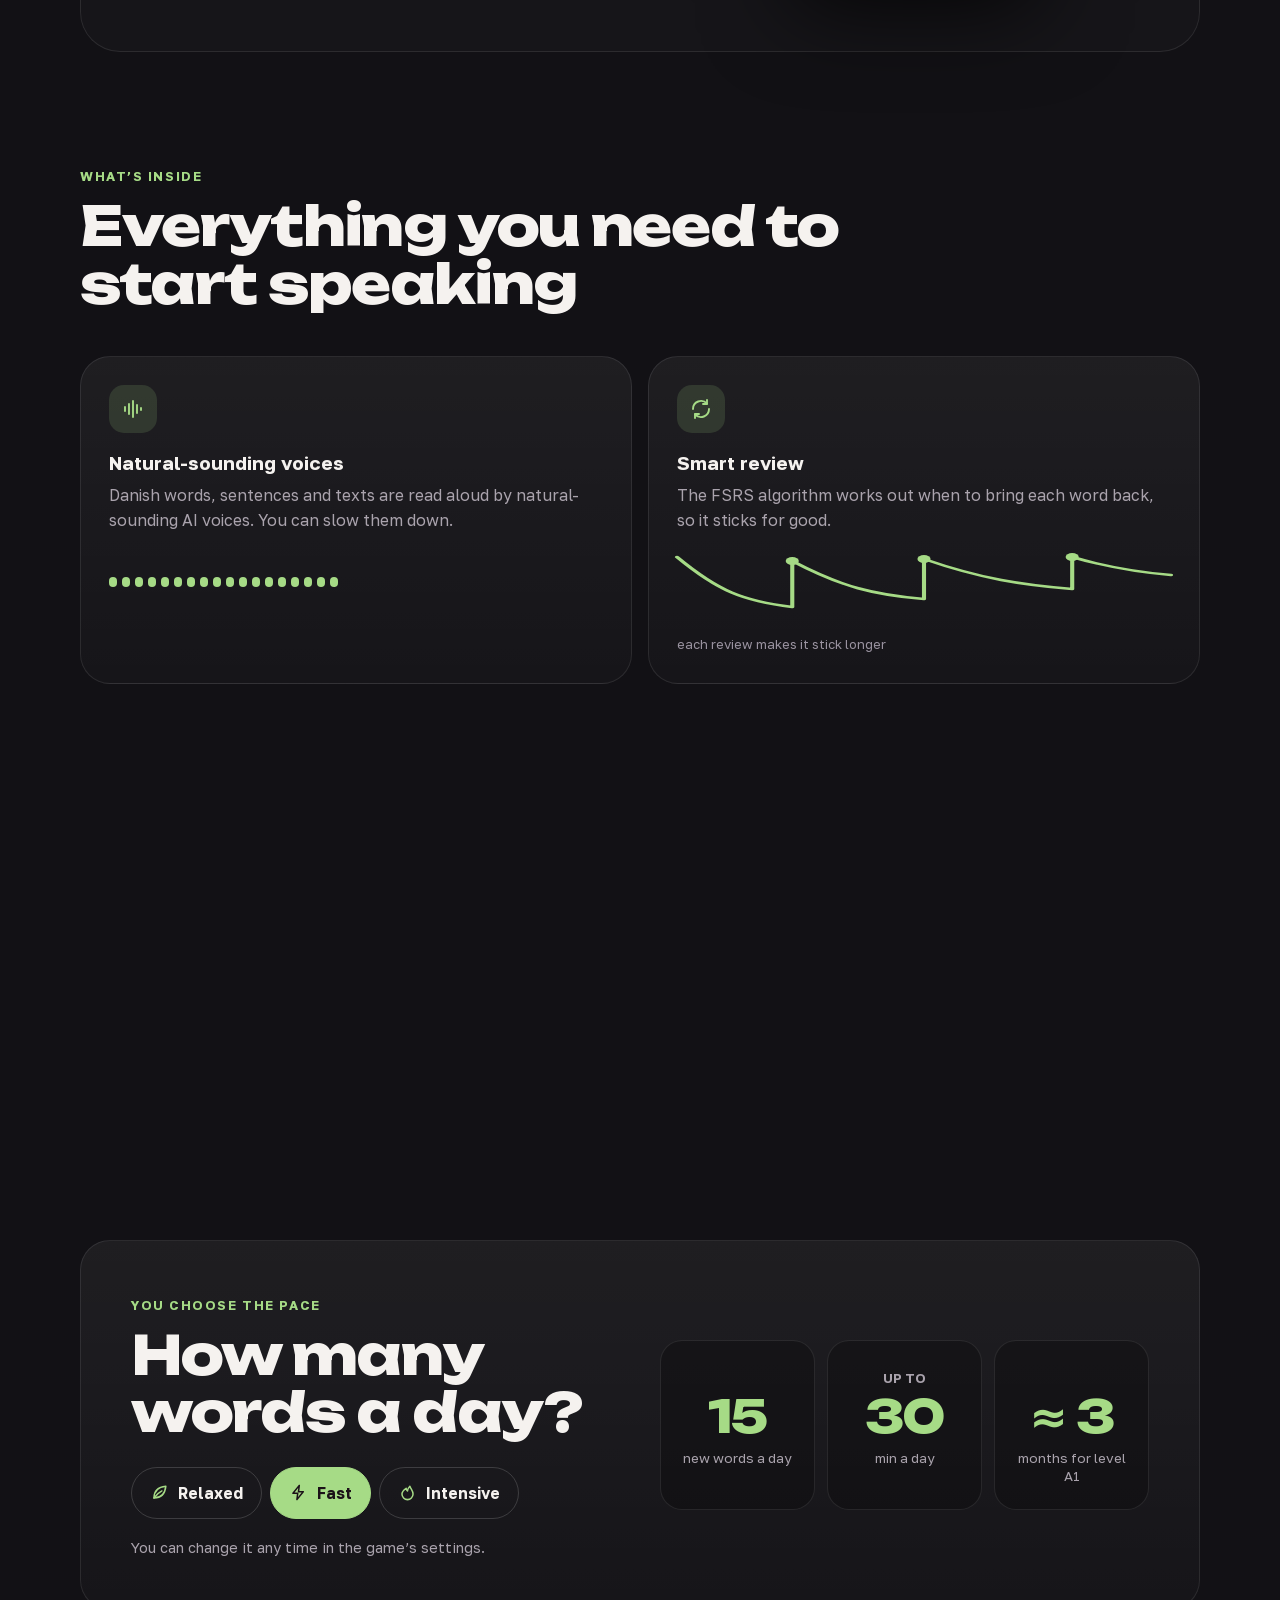
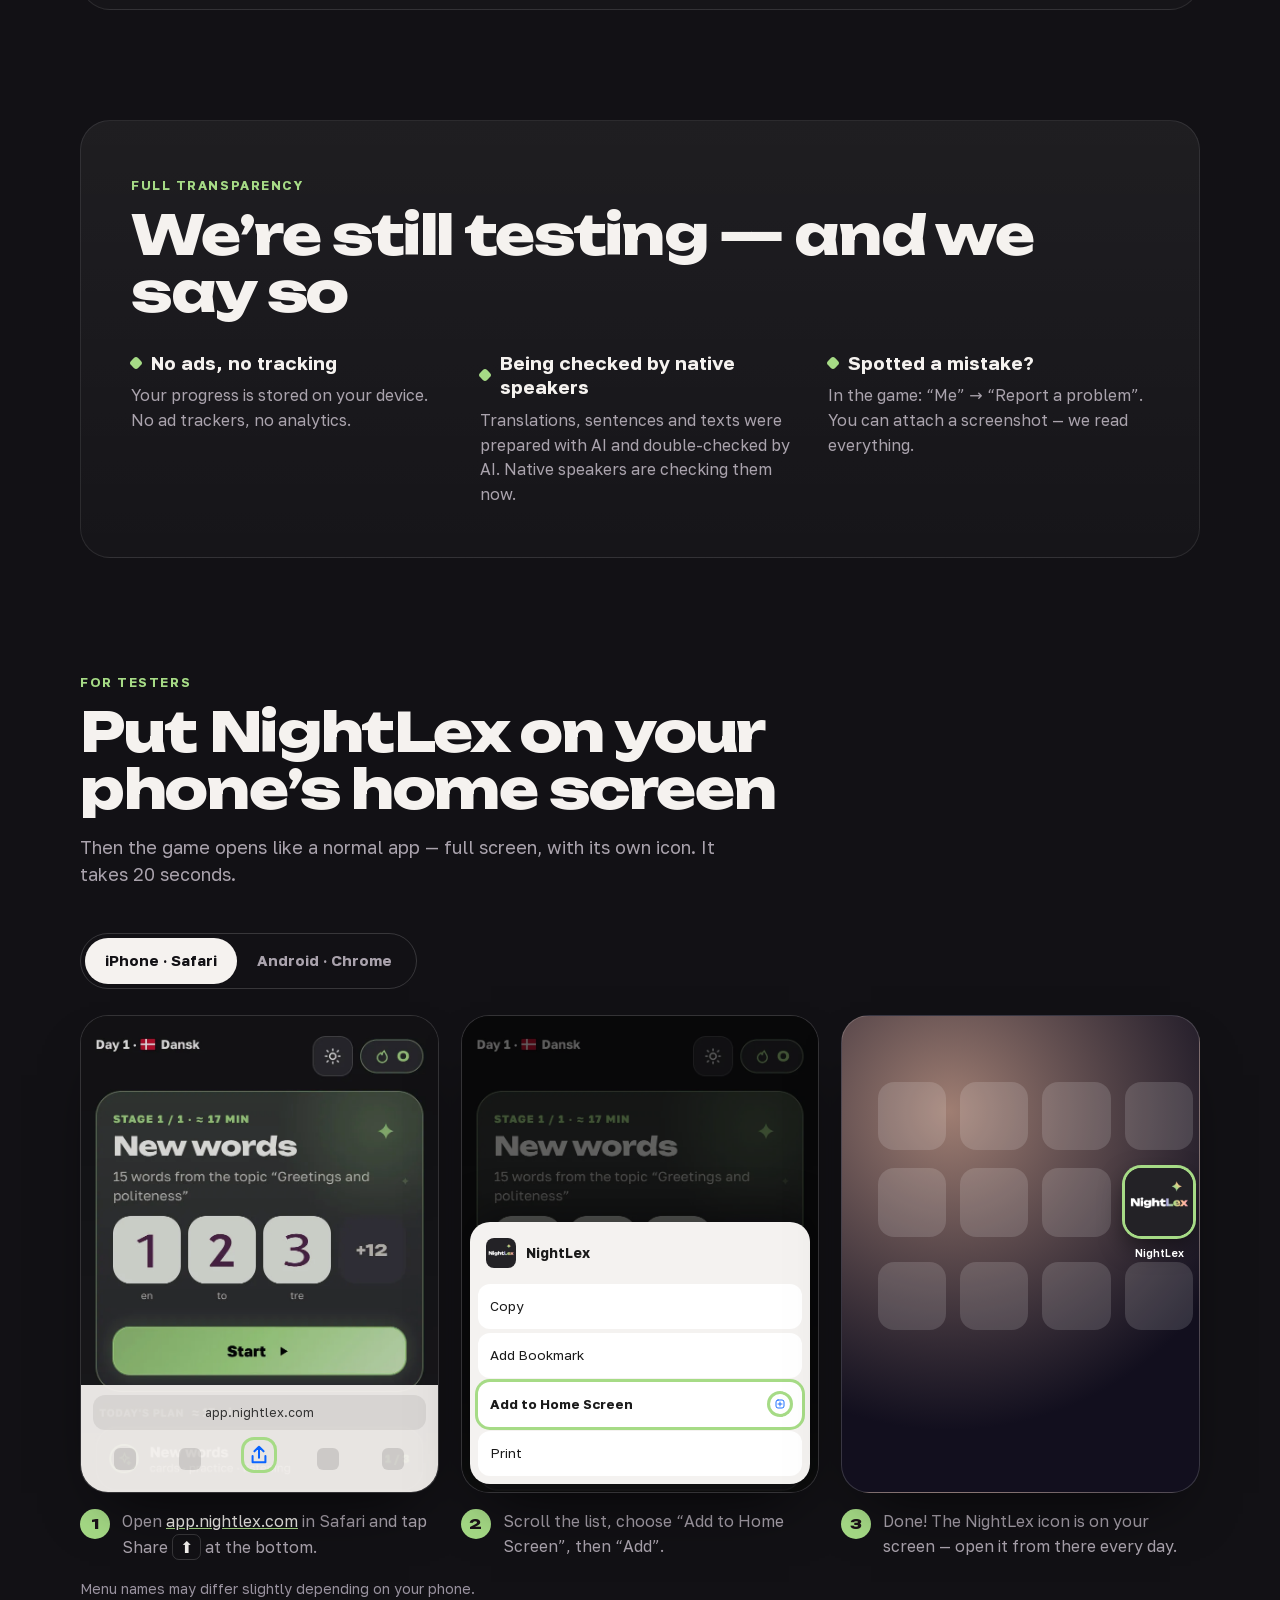
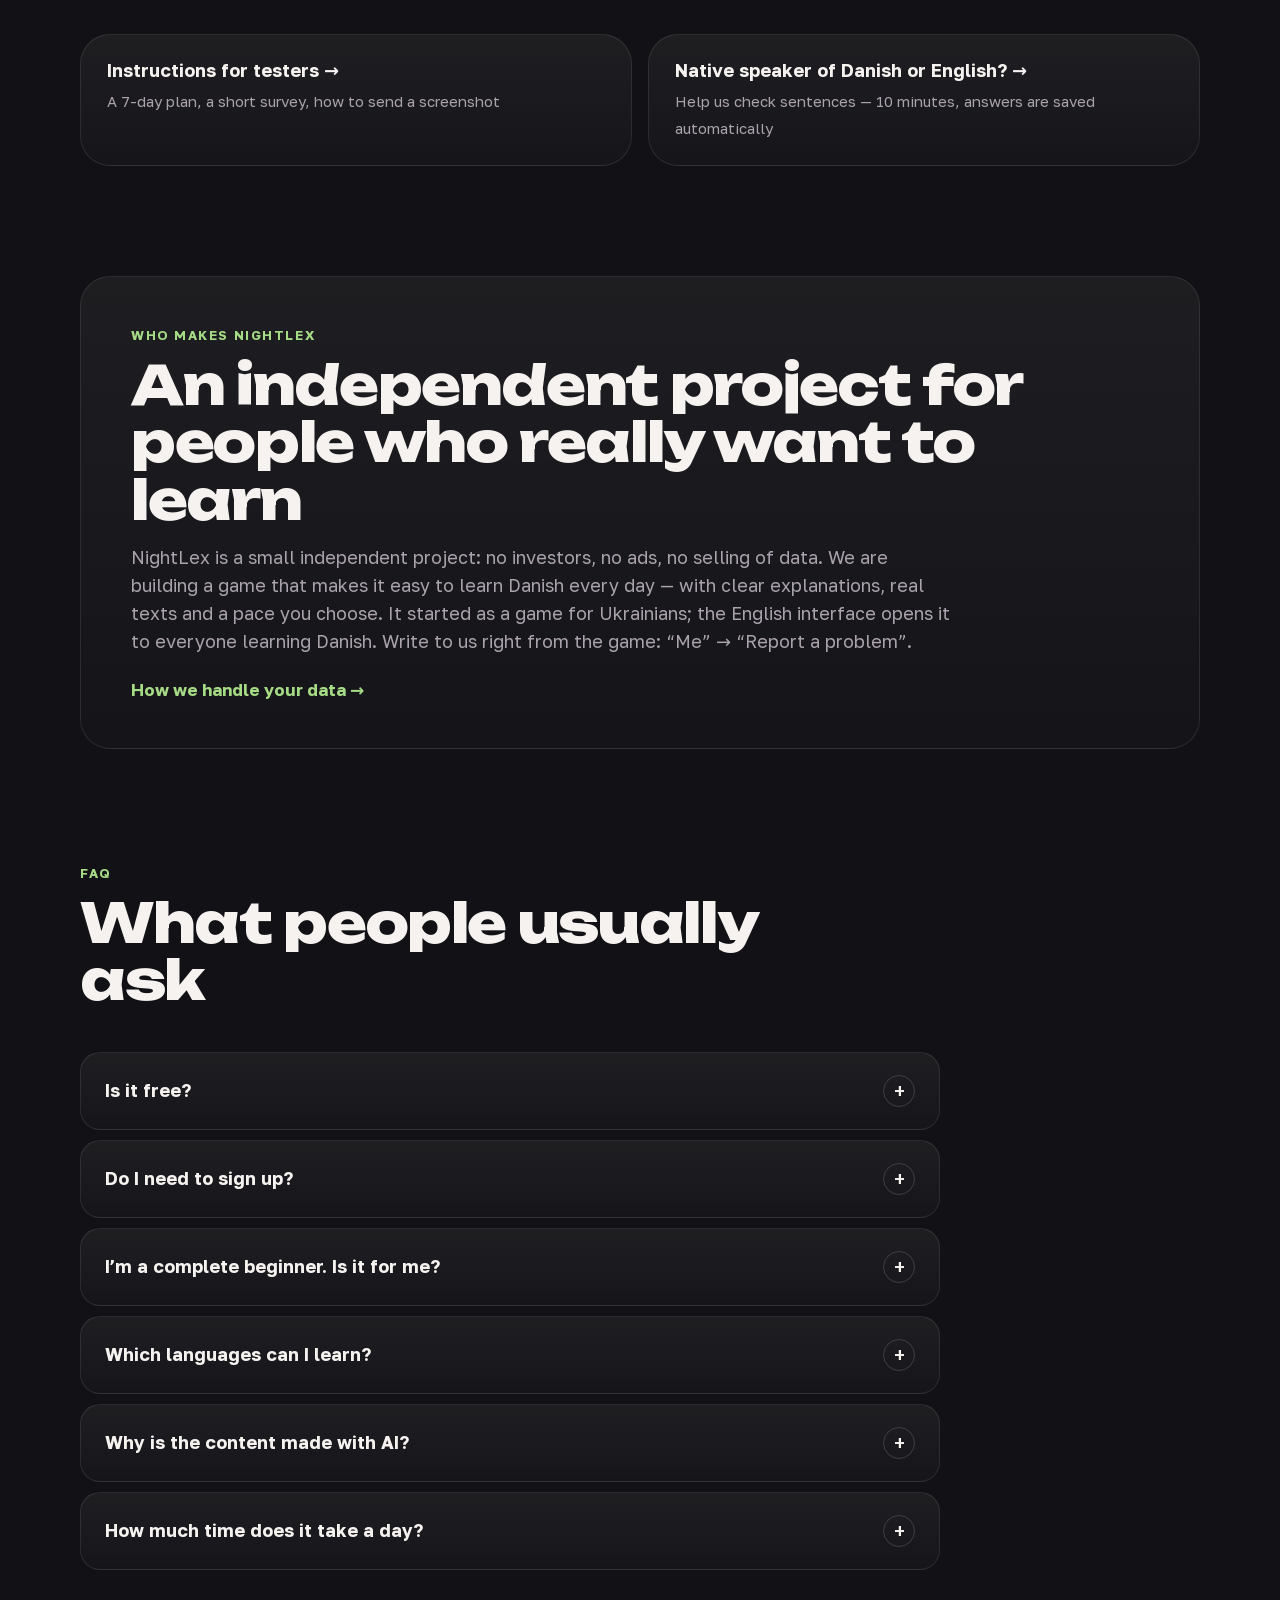
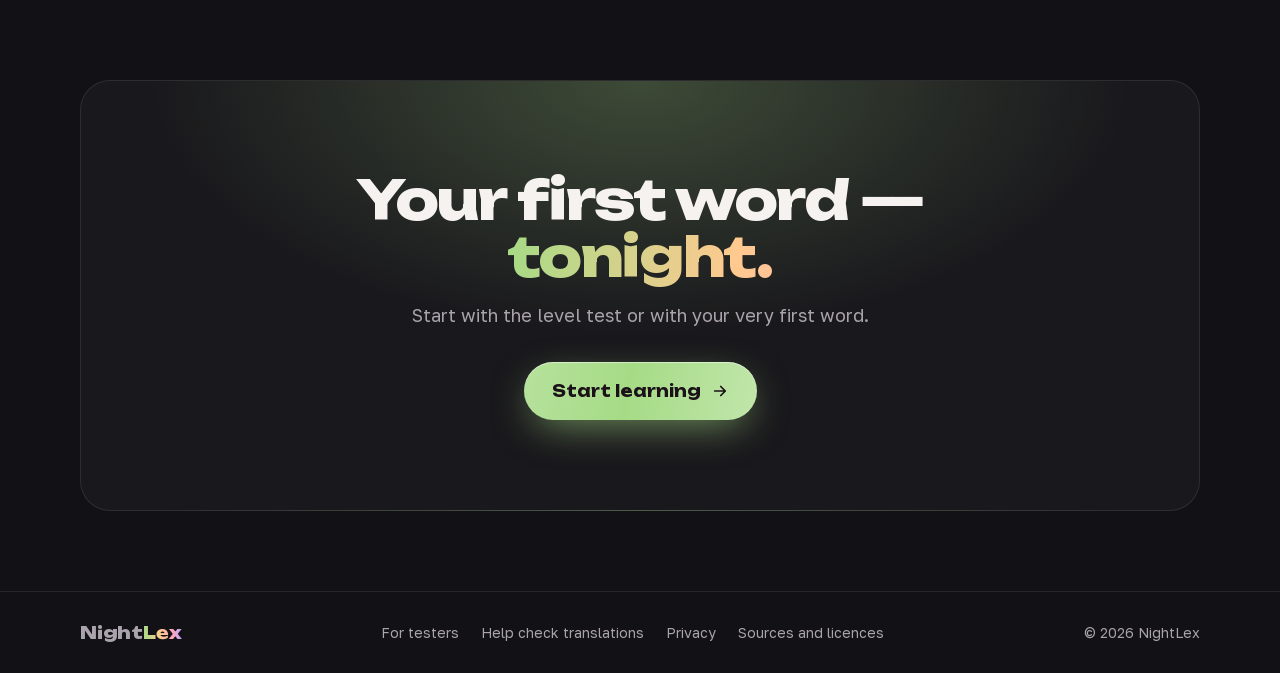
==== commit c40d98ab: "Лендінг Co-Authored-By: Claude Opus 5.5 <noreply@anthropic.com>" ====
--- a/index.html
+++ b/index.html
@@ -162,7 +162,7 @@
    </div>
    <div class="pace-out" aria-live="polite">
     <div class="po"><b id="pN">15</b><span data-t="po1">нових слів на день</span></div>
-    <div class="po"><b id="pT">до 30</b><span data-t="po2">хв на день</span></div>
+    <div class="po"><b id="pT"><i>до</i>30</b><span data-t="po2">хв на день</span></div>
     <div class="po"><b id="pM">≈ 3</b><span data-t="po3">місяці на рівень A1</span></div>
    </div>
   </div>
--- a/landing.css
+++ b/landing.css
@@ -419,3 +419,7 @@
 
 /* телефон: кроки «Як це працює» не бліді; підписи 01–04 під знімками */
 @media (max-width:980px){.step{opacity:1}.m-strip{counter-reset:sh}.m-strip img{position:relative}}
+
+/* «до / up to / op til» — маленьким над числом, щоб число не розвалювалось на рядки */
+.po b i{display:block;font:700 13px/1.2 var(--body);font-style:normal;color:var(--mut);letter-spacing:0;margin-bottom:6px;text-transform:uppercase}
+.po b{display:flex;flex-direction:column;align-items:center;justify-content:flex-end;min-height:1.6em}
